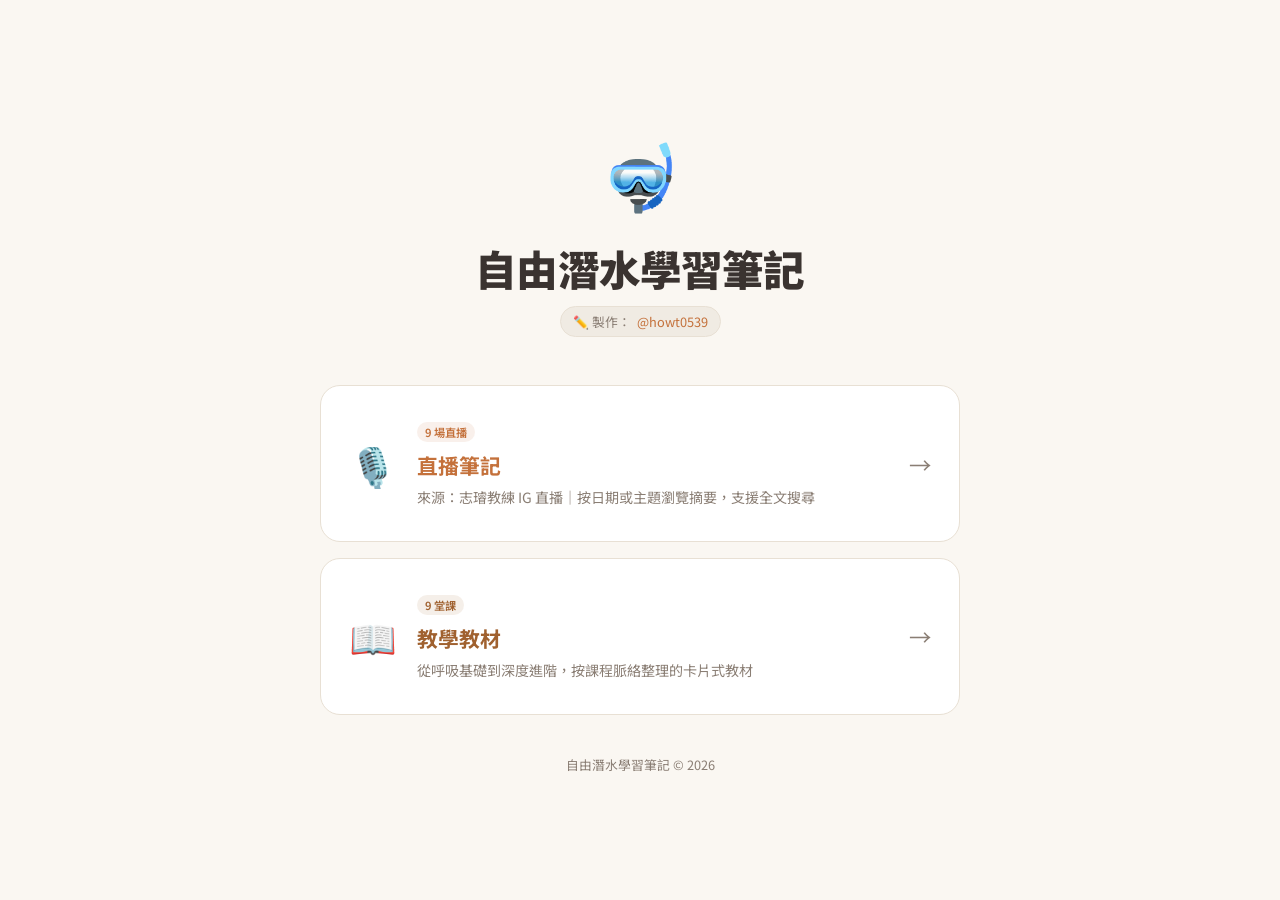
==== index.html @ 67d60fb7 "統一暖色風格、加 favicon、教材加練習手冊互連 - 首頁改為暖色系配色，與教材/練習手冊統一 - 新增 SVG favicon（水滴圖示） - Ch1-4 總結頁加「去練習」按鈕連結至練習手冊對" ====
<!DOCTYPE html>
<html lang="zh-Hant">
<head>
  <meta charset="UTF-8">
  <meta name="viewport" content="width=device-width, initial-scale=1.0">
  <title>自由潛水學習筆記</title>
  <link rel="icon" href="/favicon.svg" type="image/svg+xml">
  <meta name="description" content="自由潛水學習筆記與教材｜整理：@howt0539">
  <link href="https://fonts.googleapis.com/css2?family=Noto+Sans+TC:wght@300;400;500;600;700;900&display=swap" rel="stylesheet">
  <style>
    :root {
      --bg: #faf7f2;
      --surface: #f0ebe3;
      --card: #ffffff;
      --card-hover: #f5f0e8;
      --border: #e8e0d4;
      --text: #3a3330;
      --text-secondary: #8a7e74;
      --accent: #c4713b;
      --accent-soft: rgba(196,113,59,0.1);
      --accent-glow: rgba(196,113,59,0.25);
      --warm: #c4713b;
      --warm-soft: rgba(196,113,59,0.1);
      --radius: 20px;
    }

    * { margin: 0; padding: 0; box-sizing: border-box; }

    body {
      font-family: 'Noto Sans TC', -apple-system, sans-serif;
      background: var(--bg);
      color: var(--text);
      min-height: 100vh;
      display: flex;
      flex-direction: column;
      align-items: center;
      justify-content: center;
      padding: 40px 20px;
    }

    .container {
      max-width: 640px;
      width: 100%;
      text-align: center;
    }

    .icon { font-size: 4rem; margin-bottom: 20px; }

    h1 {
      font-size: clamp(1.8rem, 5vw, 2.6rem);
      font-weight: 900;
      letter-spacing: -0.02em;
      margin-bottom: 8px;
    }
    h1 .accent { color: var(--accent); }

    .subtitle {
      font-size: 1rem;
      color: var(--text-secondary);
      font-weight: 300;
      margin-bottom: 12px;
    }

    .meta {
      display: flex;
      gap: 10px;
      justify-content: center;
      flex-wrap: wrap;
      margin-bottom: 48px;
    }
    .badge {
      display: inline-flex;
      align-items: center;
      gap: 6px;
      padding: 5px 12px;
      background: var(--surface);
      border: 1px solid var(--border);
      border-radius: 999px;
      font-size: 0.8rem;
      color: var(--text-secondary);
    }
    .badge a {
      color: var(--accent);
      text-decoration: none;
    }

    .cards {
      display: grid;
      gap: 16px;
      margin-bottom: 40px;
    }

    .card {
      display: flex;
      align-items: center;
      gap: 20px;
      padding: 32px 28px;
      background: var(--card);
      border: 1px solid var(--border);
      border-radius: var(--radius);
      text-decoration: none;
      color: var(--text);
      transition: all 0.25s;
      text-align: left;
    }
    .card:hover {
      transform: translateY(-3px);
      box-shadow: 0 8px 24px rgba(58,51,48,0.08);
    }
    .card-notes:hover {
      border-color: rgba(196,113,59,0.4);
      background: var(--card-hover);
    }
    .card-slides:hover {
      border-color: rgba(196,113,59,0.4);
      background: var(--card-hover);
    }

    .card-icon {
      font-size: 2.4rem;
      flex-shrink: 0;
    }

    .card-info { flex: 1; }
    .card-info h2 {
      font-size: 1.3rem;
      font-weight: 700;
      margin-bottom: 6px;
    }
    .card-notes .card-info h2 { color: var(--accent); }
    .card-slides .card-info h2 { color: #a0612f; }
    .card-info p {
      font-size: 0.88rem;
      color: var(--text-secondary);
      line-height: 1.6;
    }

    .card-arrow {
      font-size: 1.4rem;
      color: var(--text-secondary);
      flex-shrink: 0;
      transition: transform 0.2s;
    }
    .card:hover .card-arrow {
      transform: translateX(4px);
    }
    .card-notes:hover .card-arrow { color: var(--accent); }
    .card-slides:hover .card-arrow { color: #a0612f; }

    .card-tag {
      display: inline-block;
      font-size: 0.7rem;
      font-weight: 600;
      padding: 2px 8px;
      border-radius: 999px;
      margin-bottom: 8px;
    }
    .card-notes .card-tag {
      background: var(--accent-soft);
      color: var(--accent);
    }
    .card-slides .card-tag {
      background: rgba(160,97,47,0.1);
      color: #a0612f;
    }

    footer {
      font-size: 0.8rem;
      color: var(--text-secondary);
    }
    footer a {
      color: var(--accent);
      text-decoration: none;
    }

    @media (max-width: 600px) {
      body { padding: 30px 16px; }
      .card { padding: 24px 20px; gap: 14px; }
      .card-icon { font-size: 1.8rem; }
      .card-info h2 { font-size: 1.1rem; }
    }
  </style>
</head>
<body>

  <div class="container">
    <div class="icon">🤿</div>
    <h1>自由潛水學習筆記</h1>
    <div class="meta">
      <span class="badge">✏️ 製作：<a href="https://www.instagram.com/howt0539" target="_blank">@howt0539</a></span>
    </div>

    <div class="cards">
      <a class="card card-notes" href="notes.html">
        <span class="card-icon">🎙️</span>
        <div class="card-info">
          <span class="card-tag">9 場直播</span>
          <h2>直播筆記</h2>
          <p>來源：志璿教練 IG 直播｜按日期或主題瀏覽摘要，支援全文搜尋</p>
        </div>
        <span class="card-arrow">→</span>
      </a>
      <a class="card card-slides" href="slides/">
        <span class="card-icon">📖</span>
        <div class="card-info">
          <span class="card-tag">9 堂課</span>
          <h2>教學教材</h2>
          <p>從呼吸基礎到深度進階，按課程脈絡整理的卡片式教材</p>
        </div>
        <span class="card-arrow">→</span>
      </a>
    </div>

    <footer>
      <p>自由潛水學習筆記 © 2026</p>
    </footer>
  </div>

</body>
</html>
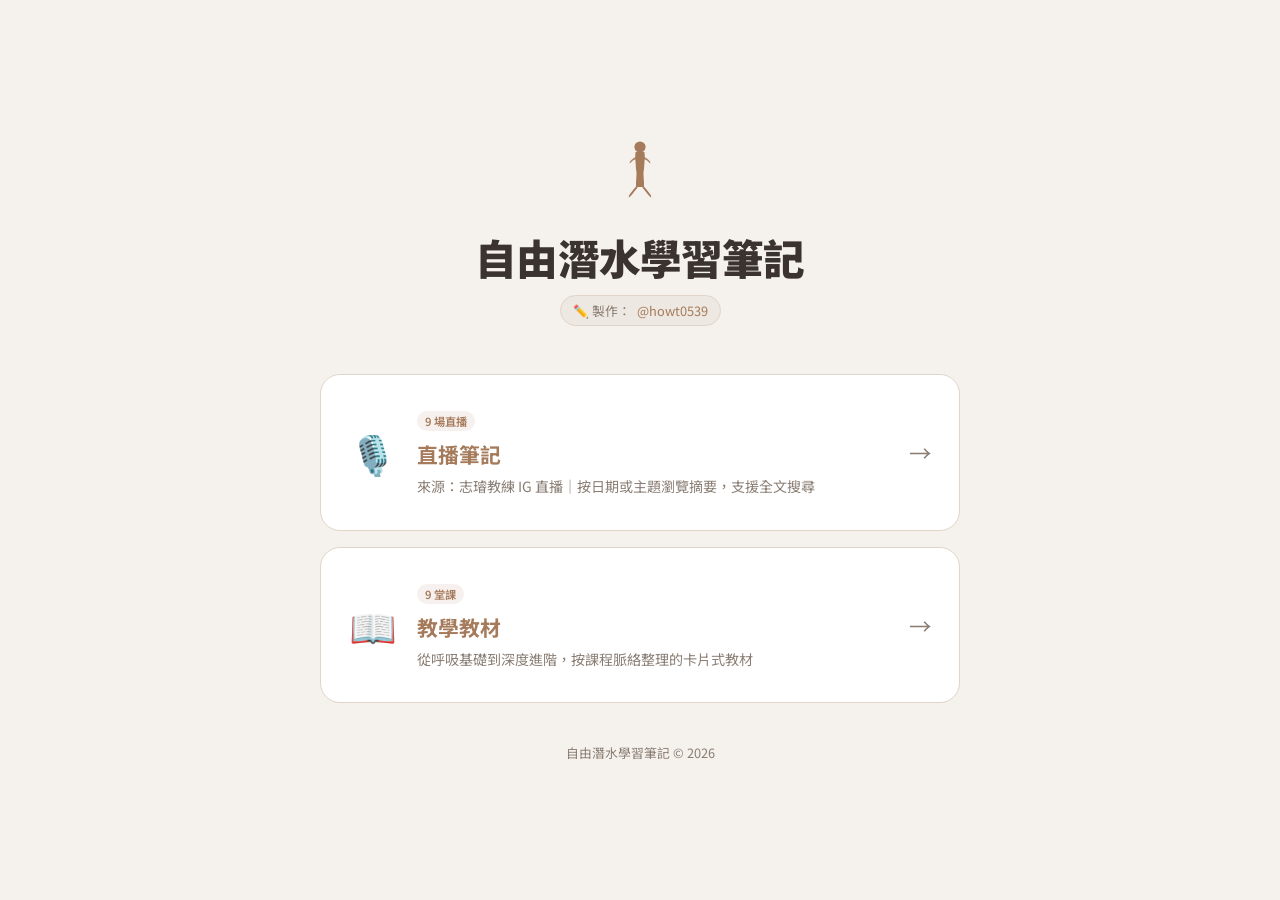
==== commit a711b13c: "統一全站視覺風格：柔暖色調 + SVG icon - 色調降溫：accent #c4713b → #A67B5B，背景 #FAF7F2 → #F5F1EC - notes.html 從深色系改為暖色系" ====
--- a/index.html
+++ b/index.html
@@ -5,22 +5,31 @@
   <meta name="viewport" content="width=device-width, initial-scale=1.0">
   <title>自由潛水學習筆記</title>
   <link rel="icon" href="/favicon.svg" type="image/svg+xml">
-  <meta name="description" content="自由潛水學習筆記與教材｜整理：@howt0539">
+  <meta name="description" content="自由潛水學習筆記與教材｜製作：@howt0539">
+  <meta property="og:title" content="自由潛水學習筆記">
+  <meta property="og:description" content="直播筆記 · 教學教材 · 練習手冊｜製作：@howt0539">
+  <meta property="og:image" content="https://howt0539.github.io/howt-freedive/og-image.png">
+  <meta property="og:url" content="https://howt0539.github.io/howt-freedive/">
+  <meta property="og:type" content="website">
+  <meta name="twitter:card" content="summary_large_image">
+  <meta name="twitter:title" content="自由潛水學習筆記">
+  <meta name="twitter:description" content="直播筆記 · 教學教材 · 練習手冊｜製作：@howt0539">
+  <meta name="twitter:image" content="https://howt0539.github.io/howt-freedive/og-image.png">
   <link href="https://fonts.googleapis.com/css2?family=Noto+Sans+TC:wght@300;400;500;600;700;900&display=swap" rel="stylesheet">
   <style>
     :root {
-      --bg: #faf7f2;
-      --surface: #f0ebe3;
+      --bg: #F5F1EC;
+      --surface: #EDE8E1;
       --card: #ffffff;
-      --card-hover: #f5f0e8;
-      --border: #e8e0d4;
+      --card-hover: #E8E2DA;
+      --border: #E0D5C8;
       --text: #3a3330;
       --text-secondary: #8a7e74;
-      --accent: #c4713b;
-      --accent-soft: rgba(196,113,59,0.1);
-      --accent-glow: rgba(196,113,59,0.25);
-      --warm: #c4713b;
-      --warm-soft: rgba(196,113,59,0.1);
+      --accent: #A67B5B;
+      --accent-soft: rgba(166,123,91,0.1);
+      --accent-glow: rgba(166,123,91,0.25);
+      --warm: #A67B5B;
+      --warm-soft: rgba(166,123,91,0.1);
       --radius: 20px;
     }
 
@@ -108,11 +117,11 @@
       box-shadow: 0 8px 24px rgba(58,51,48,0.08);
     }
     .card-notes:hover {
-      border-color: rgba(196,113,59,0.4);
+      border-color: rgba(166,123,91,0.4);
       background: var(--card-hover);
     }
     .card-slides:hover {
-      border-color: rgba(196,113,59,0.4);
+      border-color: rgba(166,123,91,0.4);
       background: var(--card-hover);
     }
 
@@ -128,7 +137,7 @@
       margin-bottom: 6px;
     }
     .card-notes .card-info h2 { color: var(--accent); }
-    .card-slides .card-info h2 { color: #a0612f; }
+    .card-slides .card-info h2 { color: #A67B5B; }
     .card-info p {
       font-size: 0.88rem;
       color: var(--text-secondary);
@@ -145,7 +154,7 @@
       transform: translateX(4px);
     }
     .card-notes:hover .card-arrow { color: var(--accent); }
-    .card-slides:hover .card-arrow { color: #a0612f; }
+    .card-slides:hover .card-arrow { color: #A67B5B; }
 
     .card-tag {
       display: inline-block;
@@ -160,8 +169,8 @@
       color: var(--accent);
     }
     .card-slides .card-tag {
-      background: rgba(160,97,47,0.1);
-      color: #a0612f;
+      background: rgba(166,123,91,0.1);
+      color: #A67B5B;
     }
 
     footer {
@@ -184,7 +193,7 @@
 <body>
 
   <div class="container">
-    <div class="icon">🤿</div>
+    <img src="favicon.svg" alt="logo" style="width: 64px; height: 64px; margin-bottom: 20px;">
     <h1>自由潛水學習筆記</h1>
     <div class="meta">
       <span class="badge">✏️ 製作：<a href="https://www.instagram.com/howt0539" target="_blank">@howt0539</a></span>
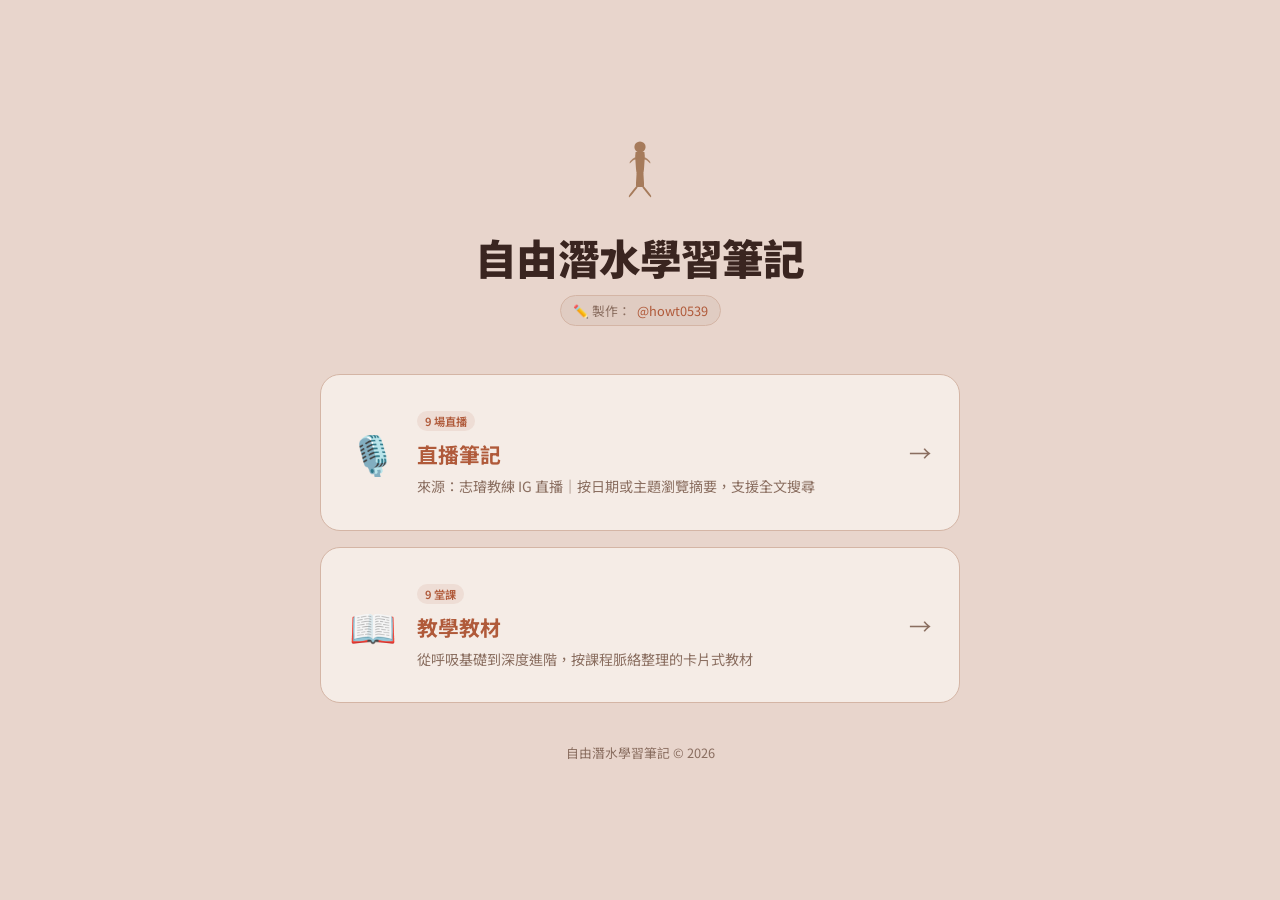
==== commit 9626900b: "暖赤陶配色全站套用 + 修復返回連結 + icon/色彩測試頁 - 全站 13 頁套用暖赤陶配色（背景 #E8D5CC、強調 #B05A3A） - 修復 notes.html 返回首頁連結（絕對路徑→" ====
--- a/index.html
+++ b/index.html
@@ -18,18 +18,18 @@
   <link href="https://fonts.googleapis.com/css2?family=Noto+Sans+TC:wght@300;400;500;600;700;900&display=swap" rel="stylesheet">
   <style>
     :root {
-      --bg: #F5F1EC;
-      --surface: #EDE8E1;
-      --card: #ffffff;
-      --card-hover: #E8E2DA;
-      --border: #E0D5C8;
-      --text: #3a3330;
-      --text-secondary: #8a7e74;
-      --accent: #A67B5B;
-      --accent-soft: rgba(166,123,91,0.1);
-      --accent-glow: rgba(166,123,91,0.25);
-      --warm: #A67B5B;
-      --warm-soft: rgba(166,123,91,0.1);
+      --bg: #E8D5CC;
+      --surface: #E0CCC2;
+      --card: #F5ECE6;
+      --card-hover: #F0E5DD;
+      --border: #D4B5A5;
+      --text: #3A2520;
+      --text-secondary: #8A6E60;
+      --accent: #B05A3A;
+      --accent-soft: rgba(176,90,58,0.1);
+      --accent-glow: rgba(176,90,58,0.25);
+      --warm: #B05A3A;
+      --warm-soft: rgba(176,90,58,0.1);
       --radius: 20px;
     }
 
@@ -114,14 +114,14 @@
     }
     .card:hover {
       transform: translateY(-3px);
-      box-shadow: 0 8px 24px rgba(58,51,48,0.08);
+      box-shadow: 0 8px 24px rgba(58,37,32,0.08);
     }
     .card-notes:hover {
-      border-color: rgba(166,123,91,0.4);
+      border-color: rgba(176,90,58,0.4);
       background: var(--card-hover);
     }
     .card-slides:hover {
-      border-color: rgba(166,123,91,0.4);
+      border-color: rgba(176,90,58,0.4);
       background: var(--card-hover);
     }
 
@@ -137,7 +137,7 @@
       margin-bottom: 6px;
     }
     .card-notes .card-info h2 { color: var(--accent); }
-    .card-slides .card-info h2 { color: #A67B5B; }
+    .card-slides .card-info h2 { color: #B05A3A; }
     .card-info p {
       font-size: 0.88rem;
       color: var(--text-secondary);
@@ -154,7 +154,7 @@
       transform: translateX(4px);
     }
     .card-notes:hover .card-arrow { color: var(--accent); }
-    .card-slides:hover .card-arrow { color: #A67B5B; }
+    .card-slides:hover .card-arrow { color: #B05A3A; }
 
     .card-tag {
       display: inline-block;
@@ -169,8 +169,8 @@
       color: var(--accent);
     }
     .card-slides .card-tag {
-      background: rgba(166,123,91,0.1);
-      color: #A67B5B;
+      background: rgba(176,90,58,0.1);
+      color: #B05A3A;
     }
 
     footer {
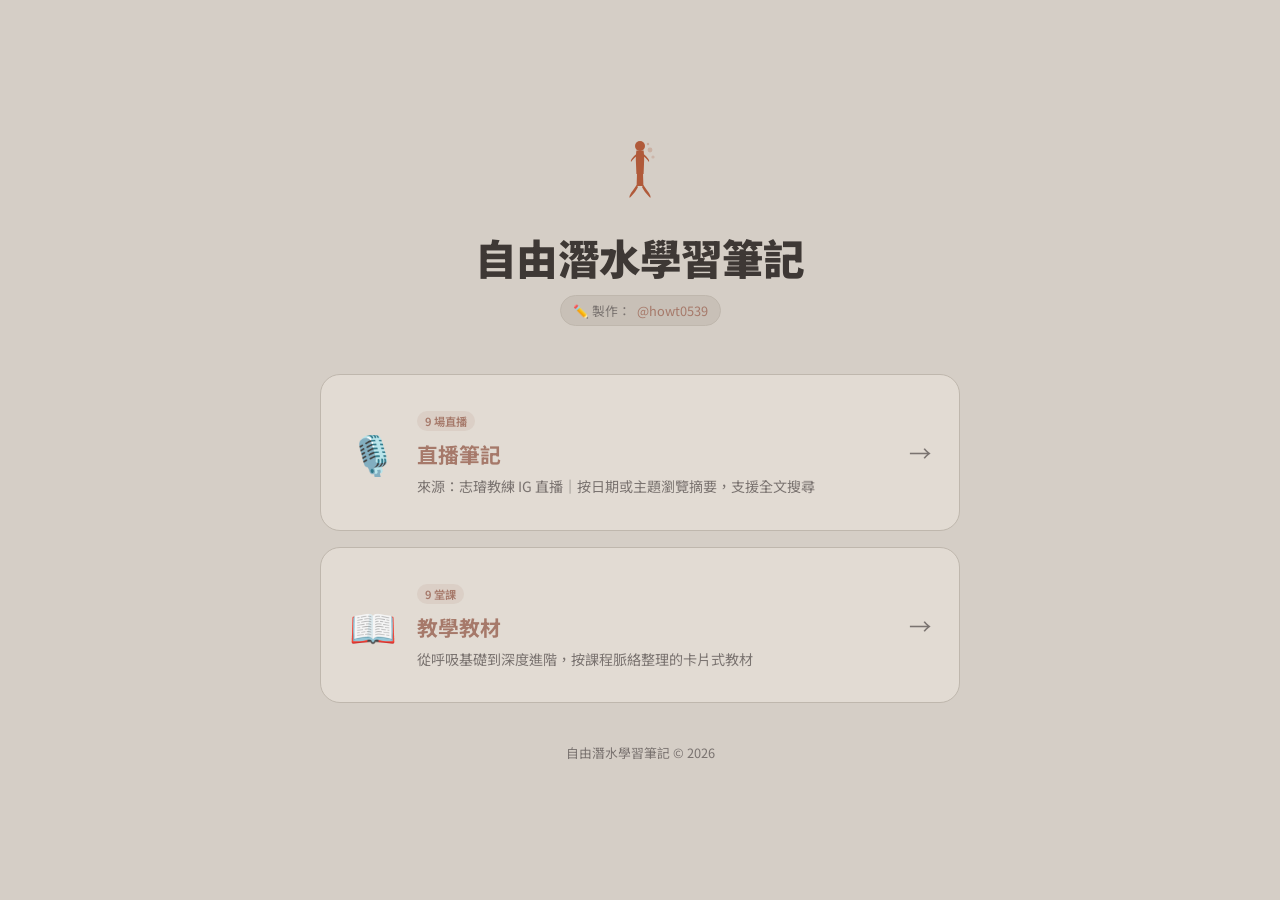
==== commit 0d4cf66c: "Morandi 配色 + 深色筆記 + emoji 同步 + 字重調整 - 全站套用 Morandi 灰調配色，無純白背景 - 直播筆記改為深色 Morandi 主題 - 章節 cover emoji" ====
--- a/index.html
+++ b/index.html
@@ -18,18 +18,18 @@
   <link href="https://fonts.googleapis.com/css2?family=Noto+Sans+TC:wght@300;400;500;600;700;900&display=swap" rel="stylesheet">
   <style>
     :root {
-      --bg: #E8D5CC;
-      --surface: #E0CCC2;
-      --card: #F5ECE6;
-      --card-hover: #F0E5DD;
-      --border: #D4B5A5;
-      --text: #3A2520;
-      --text-secondary: #8A6E60;
-      --accent: #B05A3A;
-      --accent-soft: rgba(176,90,58,0.1);
-      --accent-glow: rgba(176,90,58,0.25);
-      --warm: #B05A3A;
-      --warm-soft: rgba(176,90,58,0.1);
+      --bg: #D5CEC6;
+      --surface: #C8C0B7;
+      --card: #E2DBD3;
+      --card-hover: #DDD5CC;
+      --border: #BFB7AD;
+      --text: #3E3835;
+      --text-secondary: #7A7370;
+      --accent: #A6796A;
+      --accent-soft: rgba(166,121,106,0.12);
+      --accent-glow: rgba(166,121,106,0.2);
+      --warm: #A6796A;
+      --warm-soft: rgba(166,121,106,0.12);
       --radius: 20px;
     }
 
@@ -114,14 +114,14 @@
     }
     .card:hover {
       transform: translateY(-3px);
-      box-shadow: 0 8px 24px rgba(58,37,32,0.08);
+      box-shadow: 0 8px 24px rgba(62,56,53,0.08);
     }
     .card-notes:hover {
-      border-color: rgba(176,90,58,0.4);
+      border-color: rgba(166,121,106,0.4);
       background: var(--card-hover);
     }
     .card-slides:hover {
-      border-color: rgba(176,90,58,0.4);
+      border-color: rgba(166,121,106,0.4);
       background: var(--card-hover);
     }
 
@@ -137,7 +137,7 @@
       margin-bottom: 6px;
     }
     .card-notes .card-info h2 { color: var(--accent); }
-    .card-slides .card-info h2 { color: #B05A3A; }
+    .card-slides .card-info h2 { color: #A6796A; }
     .card-info p {
       font-size: 0.88rem;
       color: var(--text-secondary);
@@ -154,7 +154,7 @@
       transform: translateX(4px);
     }
     .card-notes:hover .card-arrow { color: var(--accent); }
-    .card-slides:hover .card-arrow { color: #B05A3A; }
+    .card-slides:hover .card-arrow { color: #A6796A; }
 
     .card-tag {
       display: inline-block;
@@ -169,8 +169,8 @@
       color: var(--accent);
     }
     .card-slides .card-tag {
-      background: rgba(176,90,58,0.1);
-      color: #B05A3A;
+      background: rgba(166,121,106,0.12);
+      color: #A6796A;
     }
 
     footer {
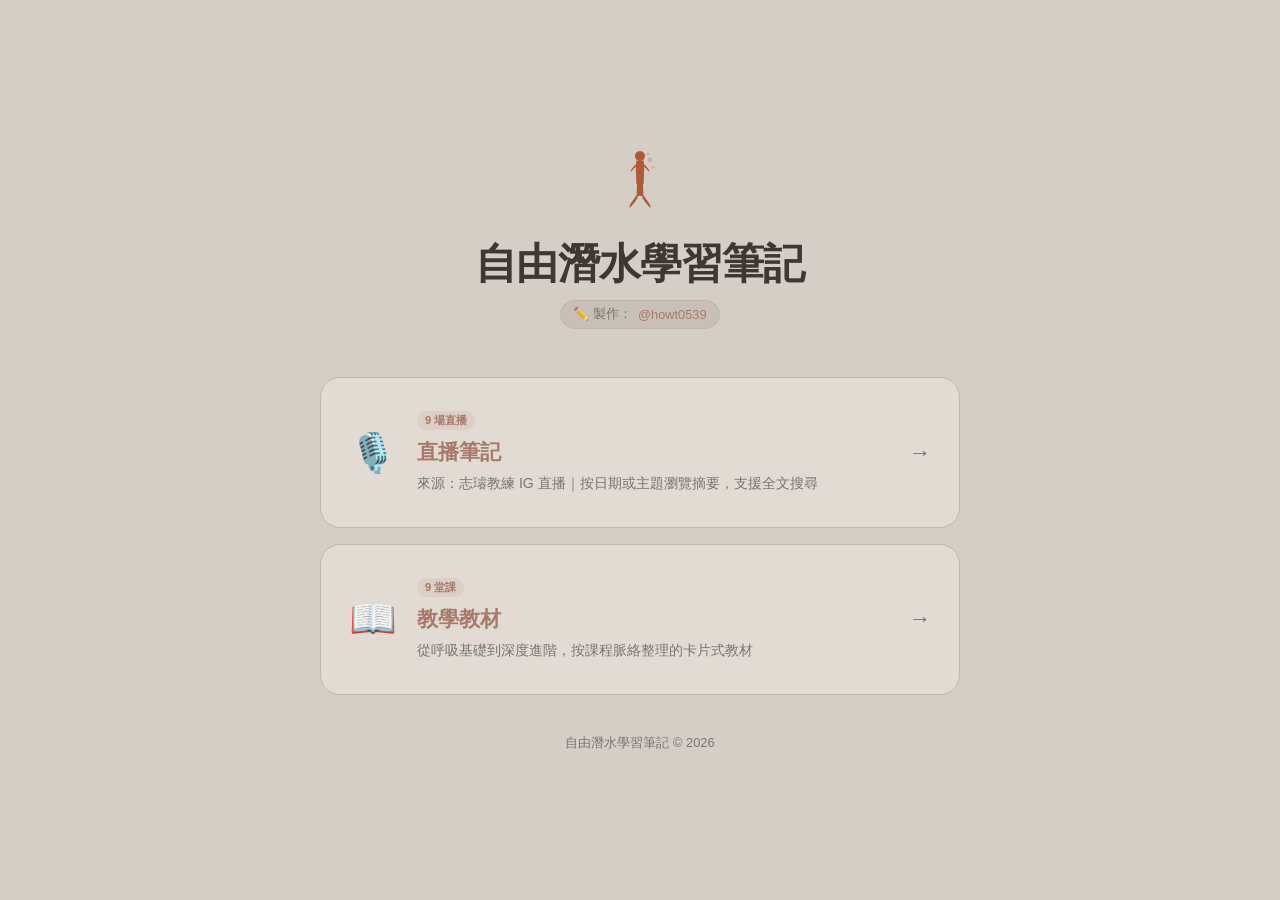
==== commit c0b3b504: "本地字體 + 手機底部 padding 修正 - Google Fonts 改為本地載入（fonts/ 資料夾，4.8MB woff2） - 手機 slide padding-bottom 加上 en" ====
--- a/index.html
+++ b/index.html
@@ -15,7 +15,7 @@
   <meta name="twitter:title" content="自由潛水學習筆記">
   <meta name="twitter:description" content="直播筆記 · 教學教材 · 練習手冊｜製作：@howt0539">
   <meta name="twitter:image" content="https://howt0539.github.io/howt-freedive/og-image.png">
-  <link href="https://fonts.googleapis.com/css2?family=Noto+Sans+TC:wght@300;400;500;600;700;900&display=swap" rel="stylesheet">
+  <link href="fonts/noto-sans-tc-local.css" rel="stylesheet">
   <style>
     :root {
       --bg: #D5CEC6;
--- a/fonts/noto-sans-tc-local.css
+++ b/fonts/noto-sans-tc-local.css
@@ -0,0 +1,5064 @@
+@font-face {
+  font-family: 'Noto Sans TC';
+  font-style: normal;
+  font-weight: 300;
+  font-display: swap;
+  src: url('2847e1300dae.woff2') format('woff2');
+  unicode-range: U+1f921-1f930, U+1f932-1f935, U+1f937-1f939, U+1f940-1f944, U+1f947-1f94a, U+1f950-1f95f, U+1f962-1f967, U+1f969-1f96a, U+1f980-1f981, U+1f984-1f98d, U+1f990-1f992, U+1f994-1f996, U+1f9c0, U+1f9d0, U+1f9d2, U+1f9d4, U+1f9d6, U+1f9d8, U+1f9da, U+1f9dc-1f9dd, U+1f9df-1f9e2, U+1f9e5-1f9e6, U+20024, U+20487, U+20779, U+20c41, U+20c78, U+20d71, U+20e98, U+20ef9, U+2107b, U+210c1, U+22c51, U+233b4, U+24a12, U+2512b, U+2546e, U+25683, U+267cc, U+269f2, U+27657, U+282e2, U+2898d, U+29d5a, U+f0001-f0005, U+f0019, U+f009b, U+f0101-f0104, U+f012b, U+f01ba, U+f01d6, U+f0209, U+f0217, U+f0223-f0224, U+fc355, U+fe327, U+fe517, U+feb97, U+fffb4;
+}
+@font-face {
+  font-family: 'Noto Sans TC';
+  font-style: normal;
+  font-weight: 300;
+  font-display: swap;
+  src: url('7710cfbc769d.woff2') format('woff2');
+  unicode-range: U+ff78-ff7e, U+ff80-ff86, U+ff89-ff94, U+ff97-ff9e, U+ffb9, U+ffe0-ffe3, U+ffe9, U+ffeb, U+ffed, U+fffc, U+1d7c7, U+1f004, U+1f0cf, U+1f141-1f142, U+1f150, U+1f154, U+1f158, U+1f15b, U+1f15d-1f15e, U+1f162-1f163, U+1f170-1f171, U+1f174, U+1f177-1f178, U+1f17d-1f17f, U+1f192-1f195, U+1f197-1f19a, U+1f1e6-1f1f5, U+1f1f7-1f1ff, U+1f21a, U+1f22f, U+1f232-1f237, U+1f239-1f23a, U+1f250-1f251, U+1f300, U+1f302-1f319;
+}
+@font-face {
+  font-family: 'Noto Sans TC';
+  font-style: normal;
+  font-weight: 300;
+  font-display: swap;
+  src: url('90e40ca22fd0.woff2') format('woff2');
+  unicode-range: U+fa0a, U+fa0c, U+fa11, U+fa17, U+fa19, U+fa1b, U+fa1d, U+fa26, U+fa2c, U+fb01, U+fdfc, U+fe0e, U+fe33-fe36, U+fe38-fe44, U+fe49-fe51, U+fe54, U+fe56-fe57, U+fe59-fe5c, U+fe5f-fe6a, U+fe8e, U+fe92-fe93, U+feae, U+fecb-fecc, U+fee0, U+feec, U+fef3, U+ff04, U+ff07, U+ff26-ff2c, U+ff31-ff32, U+ff35-ff37, U+ff39-ff3a, U+ff3c, U+ff3e-ff5b, U+ff5d, U+ff61-ff65, U+ff67-ff68, U+ff6a, U+ff6c-ff77;
+}
+@font-face {
+  font-family: 'Noto Sans TC';
+  font-style: normal;
+  font-weight: 300;
+  font-display: swap;
+  src: url('0f9e0aeb4a35.woff2') format('woff2');
+  unicode-range: U+f78a-f78c, U+f78e, U+f792-f796, U+f798, U+f79c, U+f7f5, U+f812, U+f815, U+f876, U+f8f5, U+f8f8, U+f8ff, U+f901-f902, U+f904, U+f906, U+f909-f90a, U+f90f, U+f914, U+f918-f919, U+f91b, U+f91d, U+f91f, U+f923, U+f925, U+f92d-f92f, U+f934, U+f937-f938, U+f93d, U+f93f, U+f941, U+f949, U+f94c, U+f94e-f94f, U+f95a, U+f95d-f95e, U+f961-f963, U+f965-f970, U+f974, U+f976-f97a, U+f97c, U+f97e-f97f, U+f981, U+f983, U+f988, U+f98a, U+f98c, U+f98e, U+f996-f997, U+f999-f99a, U+f99c, U+f99f-f9a0, U+f9a3, U+f9a8, U+f9ad, U+f9b2-f9b6, U+f9b9-f9ba, U+f9bd-f9be, U+f9c1, U+f9c4, U+f9c7, U+f9ca, U+f9cd, U+f9d0-f9d1, U+f9d3-f9d4, U+f9d7-f9d8, U+f9dc-f9dd, U+f9df-f9e1, U+f9e4, U+f9e8-f9ea, U+f9f4, U+f9f6-f9f7, U+f9f9-f9fa, U+f9fc-fa01, U+fa03-fa04, U+fa06, U+fa08-fa09;
+}
+@font-face {
+  font-family: 'Noto Sans TC';
+  font-style: normal;
+  font-weight: 300;
+  font-display: swap;
+  src: url('1a5029b5f285.woff2') format('woff2');
+  unicode-range: U+9ee5, U+9ee7, U+9eee, U+9ef3-9ef4, U+9ef6-9ef7, U+9ef9, U+9efb-9efd, U+9eff, U+9f07-9f09, U+9f10, U+9f14-9f15, U+9f19, U+9f22, U+9f29, U+9f2c, U+9f2f, U+9f31, U+9f34, U+9f37, U+9f39, U+9f3d-9f3e, U+9f41, U+9f4c-9f50, U+9f54, U+9f57, U+9f59, U+9f5c, U+9f5f-9f60, U+9f62-9f63, U+9f66-9f67, U+9f6a, U+9f6c, U+9f72, U+9f76-9f77, U+9f7f, U+9f84-9f85, U+9f88, U+9f8e, U+9f91, U+9f94-9f96, U+9f98, U+9f9a-9f9b, U+9f9f-9fa0, U+9fa2, U+9fa4, U+9ff0-9fff, U+a1f4, U+a4b0-a4b1, U+a4b3, U+a9c1-a9c2, U+aa31, U+ab34, U+ac00-ac01, U+ac04, U+ac08, U+ac10-ac11, U+ac13-ac16, U+ac19, U+ac1c-ac1d, U+ac24, U+ac70-ac71, U+ac74, U+ac77-ac78, U+ac80-ac81, U+ac83, U+ac8c, U+ac90, U+aca0, U+aca8-aca9, U+acac, U+acb0, U+acb8-acb9, U+acbc-acbd, U+acc1, U+acc4, U+ace0-ace1, U+ace4, U+ace8, U+acf0-acf1, U+acf3, U+acf5, U+acfc;
+}
+@font-face {
+  font-family: 'Noto Sans TC';
+  font-style: normal;
+  font-weight: 300;
+  font-display: swap;
+  src: url('a996ca2d5245.woff2') format('woff2');
+  unicode-range: U+9d77, U+9d7a, U+9d7e, U+9d87, U+9d89, U+9d8f, U+9d91-9d93, U+9d96, U+9d98, U+9d9a, U+9da1-9da2, U+9da5, U+9da9, U+9dab-9dac, U+9db1-9db2, U+9db5, U+9db9-9dbc, U+9dbf-9dc2, U+9dc4, U+9dc7-9dc9, U+9dd3, U+9dd6, U+9dd9-9dda, U+9dde-9ddf, U+9de2, U+9de5-9de6, U+9de8, U+9def-9df0, U+9df2-9df4, U+9df8, U+9dfa, U+9dfd, U+9dff, U+9e02, U+9e07, U+9e0a, U+9e11, U+9e15, U+9e18, U+9e1a-9e1b, U+9e1d-9e1e, U+9e20-9e23, U+9e25-9e26, U+9e2d, U+9e2f, U+9e33, U+9e35, U+9e3d-9e3f, U+9e42-9e43, U+9e45, U+9e48-9e4a, U+9e4c, U+9e4f, U+9e51, U+9e55, U+9e64, U+9e66, U+9e6b, U+9e6d-9e6e, U+9e70, U+9e73, U+9e75, U+9e78, U+9e80-9e83, U+9e87-9e88, U+9e8b-9e8c, U+9e90-9e91, U+9e93, U+9e96, U+9e9d, U+9ea1, U+9ea4, U+9ea6, U+9ea9-9eab, U+9ead, U+9eaf, U+9eb4, U+9eb7-9eba, U+9ebe-9ebf, U+9ecc-9ecd, U+9ed0, U+9ed2, U+9ed4, U+9ed9-9eda, U+9edc-9edd, U+9edf-9ee0, U+9ee2;
+}
+@font-face {
+  font-family: 'Noto Sans TC';
+  font-style: normal;
+  font-weight: 300;
+  font-display: swap;
+  src: url('a6d40e24749d.woff2') format('woff2');
+  unicode-range: U+9bf0-9bf1, U+9bf5, U+9bf7, U+9bf9, U+9bfd, U+9bff, U+9c02, U+9c06, U+9c08-9c0a, U+9c0d, U+9c10, U+9c12-9c13, U+9c15, U+9c1c, U+9c1f, U+9c21, U+9c23-9c25, U+9c28-9c29, U+9c2d-9c2e, U+9c31-9c33, U+9c35-9c37, U+9c39-9c3b, U+9c3d-9c3e, U+9c40, U+9c42, U+9c45-9c49, U+9c52, U+9c54, U+9c56, U+9c58-9c5a, U+9c5d, U+9c5f-9c60, U+9c63, U+9c67-9c68, U+9c72, U+9c75, U+9c78, U+9c7a-9c7c, U+9c7f-9c81, U+9c87-9c88, U+9c8d, U+9c91, U+9c94, U+9c97, U+9c9b, U+9ca4, U+9ca8, U+9cab, U+9cad, U+9cb1-9cb3, U+9cb6-9cb8, U+9cc4-9cc5, U+9ccc-9ccd, U+9cd5-9cd7, U+9cdd-9cdf, U+9ce7, U+9ce9, U+9cee-9cf0, U+9cf2, U+9cfc-9cfe, U+9d03, U+9d06-9d08, U+9d0e, U+9d10, U+9d12, U+9d15, U+9d17, U+9d1d-9d1f, U+9d23, U+9d2b, U+9d2f-9d30, U+9d34, U+9d37, U+9d3d, U+9d42, U+9d50, U+9d52-9d53, U+9d59, U+9d5c, U+9d5e-9d61, U+9d6a, U+9d6f-9d70;
+}
+@font-face {
+  font-family: 'Noto Sans TC';
+  font-style: normal;
+  font-weight: 300;
+  font-display: swap;
+  src: url('fdf877ce3c2c.woff2') format('woff2');
+  unicode-range: U+9a87, U+9a8a-9a8b, U+9a8f-9a91, U+9a97, U+9a9a, U+9a9e, U+9aa0-9aa1, U+9aa4-9aa5, U+9aaf-9ab1, U+9ab6-9ab7, U+9ab9-9aba, U+9abe, U+9ac0-9ac5, U+9ac8, U+9acb-9acc, U+9ace-9acf, U+9ad1, U+9ad5-9ad7, U+9ad9, U+9adf, U+9ae1, U+9ae3, U+9aea-9aeb, U+9aed, U+9aef, U+9af2, U+9af4, U+9af9, U+9afb, U+9afd, U+9b03-9b04, U+9b08, U+9b13, U+9b18, U+9b1f, U+9b22-9b23, U+9b28-9b2a, U+9b2c-9b30, U+9b32, U+9b3b, U+9b43, U+9b46-9b49, U+9b4b-9b4e, U+9b51, U+9b55, U+9b58, U+9b5b, U+9b5e-9b60, U+9b63, U+9b68-9b69, U+9b74, U+9b7d, U+9b80-9b81, U+9b83-9b84, U+9b87-9b88, U+9b8a-9b8b, U+9b8d-9b8e, U+9b90, U+9b92-9b95, U+9b97, U+9b9f-9ba0, U+9ba2-9ba3, U+9ba8, U+9bab, U+9bb0, U+9bb8, U+9bc0-9bc1, U+9bc3, U+9bc6-9bc8, U+9bd3-9bd7, U+9bd9, U+9bdb, U+9bdd, U+9be1-9be2, U+9be4-9be5, U+9be7, U+9bea, U+9bed-9bee;
+}
+@font-face {
+  font-family: 'Noto Sans TC';
+  font-style: normal;
+  font-weight: 300;
+  font-display: swap;
+  src: url('664289747f5c.woff2') format('woff2');
+  unicode-range: U+993c-9940, U+9943-9944, U+9948-994a, U+994c-994e, U+9951, U+9954, U+995c, U+995e-995f, U+9961-9962, U+9965, U+9968, U+996a, U+996d-9972, U+9975-9976, U+997a, U+997c, U+997f-9980, U+9984-9985, U+9988, U+998b, U+998d, U+998f, U+9992, U+9994-9995, U+9997-9998, U+999c, U+999e, U+99a0-99a1, U+99ab, U+99af, U+99b1, U+99b4, U+99b9, U+99c4-99c6, U+99cf, U+99d1-99d2, U+99d4, U+99d6, U+99d8-99d9, U+99df, U+99e1-99e2, U+99e9, U+99ee, U+99f0, U+99f8, U+99fb, U+9a01-9a05, U+9a0c, U+9a0f-9a13, U+9a16, U+9a1b-9a1c, U+9a20, U+9a24, U+9a28, U+9a2b, U+9a2d-9a2e, U+9a34-9a36, U+9a38, U+9a3e, U+9a40-9a44, U+9a4a, U+9a4c-9a4e, U+9a52, U+9a56, U+9a62-9a65, U+9a69-9a6b, U+9a6d, U+9a6f-9a71, U+9a73-9a74, U+9a76, U+9a78-9a79, U+9a7b-9a7c, U+9a7e-9a7f, U+9a81-9a82, U+9a84-9a86;
+}
+@font-face {
+  font-family: 'Noto Sans TC';
+  font-style: normal;
+  font-weight: 300;
+  font-display: swap;
+  src: url('b9807564b89b.woff2') format('woff2');
+  unicode-range: U+97f5, U+97f9-97fa, U+97fe, U+9804, U+9807, U+980a, U+980e-980f, U+9814, U+9816, U+981a, U+981c, U+981e, U+9820-9821, U+9823, U+9826, U+9828, U+982a-982c, U+9832, U+9834-9835, U+9837, U+9839, U+983c-983d, U+9845, U+9848-9849, U+984e, U+9852-9857, U+9859-985a, U+9862-9863, U+9865, U+9870-9871, U+9873-9874, U+9877, U+987a-987f, U+9881-9882, U+9885, U+9887-988a, U+988c-988d, U+9890, U+9893, U+9896-9897, U+989a, U+989c-989e, U+98a0, U+98a4, U+98a6-98a7, U+98a9, U+98ae-98af, U+98b2-98b3, U+98b6-98b8, U+98ba-98bd, U+98bf, U+98c7-98c8, U+98ca, U+98d2-98d3, U+98d8-98da, U+98dc, U+98de, U+98e0-98e1, U+98e3, U+98e5, U+98e7-98e9, U+98eb-98ee, U+98f1, U+98f4, U+9901, U+9908-9909, U+990c, U+9911-9912, U+9914, U+9916-9917, U+991b-991c, U+991e, U+9920, U+9927, U+992b-992c, U+992e, U+9931-9933, U+9938, U+993a;
+}
+@font-face {
+  font-family: 'Noto Sans TC';
+  font-style: normal;
+  font-weight: 300;
+  font-display: swap;
+  src: url('0ff7f1dc6d43.woff2') format('woff2');
+  unicode-range: U+9672, U+9674, U+967a, U+9682-9685, U+9688-9689, U+968b, U+968d, U+9695, U+9697-9698, U+969e, U+96a0-96a4, U+96a9, U+96ac, U+96ae, U+96b0, U+96b2-96b4, U+96b6-96b7, U+96b9, U+96bc-96be, U+96c3, U+96c9-96cb, U+96ce-96cf, U+96d1-96d2, U+96d8, U+96dd, U+96e9, U+96eb, U+96f0-96f1, U+96f3-96f4, U+96f9, U+96fe-96ff, U+9701-9702, U+9705, U+9708, U+970a, U+970e-9711, U+9719, U+971d, U+971f-9720, U+9728, U+972a, U+972d, U+9730, U+9733, U+973a, U+973d, U+9744, U+9746-9747, U+9749, U+9750-9751, U+9753, U+9758-9759, U+975b, U+975d, U+9763, U+9765-9766, U+9768, U+976c-976d, U+9771, U+9773, U+9776, U+977a, U+977c, U+9780, U+9784-9786, U+9788, U+978e-978f, U+9798, U+979d-979e, U+97a3, U+97a5-97a6, U+97a8, U+97ab-97ac, U+97ae, U+97b6-97b7, U+97b9, U+97bf, U+97c1, U+97c3, U+97c6, U+97c9, U+97cd, U+97d6, U+97d8-97d9, U+97dc-97de, U+97e1, U+97e6-97e7, U+97ec-97ee, U+97f0-97f1;
+}
+@font-face {
+  font-family: 'Noto Sans TC';
+  font-style: normal;
+  font-weight: 300;
+  font-display: swap;
+  src: url('8d432df2f499.woff2') format('woff2');
+  unicode-range: U+9530, U+9535, U+953a-953b, U+9540-9542, U+9547, U+9549-954a, U+954d, U+9550-9551, U+9554-9556, U+955c, U+956c-956d, U+956f-9570, U+9573, U+9576, U+9578, U+9582, U+9586, U+9588, U+958e-958f, U+9599, U+959c, U+959e-959f, U+95a1-95a2, U+95a4, U+95a6-95a7, U+95aa-95ae, U+95b0, U+95b2, U+95b6, U+95b9-95bf, U+95c2-95c4, U+95c7-95c9, U+95cb-95cd, U+95d0, U+95d3-95d5, U+95d7-95d8, U+95da, U+95de, U+95e0-95e1, U+95e4-95e5, U+95ea-95eb, U+95ef-95f0, U+95f2-95f3, U+95f5, U+95f7-95fa, U+95fd, U+9600-9602, U+9607-9609, U+960e, U+9610-9611, U+9614, U+9616, U+9619-961a, U+961c-961d, U+961f, U+9621, U+9624, U+9628, U+962f, U+9633-9636, U+963c, U+9641-9643, U+9645, U+9647-9648, U+964e-964f, U+9651, U+9653-9655, U+9658, U+965b-965f, U+9661, U+9665, U+9668-9669, U+966c;
+}
+@font-face {
+  font-family: 'Noto Sans TC';
+  font-style: normal;
+  font-weight: 300;
+  font-display: swap;
+  src: url('75f38c258016.woff2') format('woff2');
+  unicode-range: U+941a, U+941c, U+941e, U+9420-9425, U+9427-942b, U+942e, U+9432-9433, U+9436, U+9438, U+943a, U+943d, U+943f-9440, U+9445, U+944a, U+944c, U+9454-9455, U+945a-945b, U+945e, U+9460, U+9462-9463, U+9468, U+946a, U+946d, U+946f, U+9471, U+9474-9477, U+9479, U+947e-9481, U+9488-948a, U+948e, U+9492-9493, U+9497, U+9499, U+949b-94a3, U+94a5-94a9, U+94ac, U+94ae-94b1, U+94b3-94b5, U+94bb-94bc, U+94be-94c3, U+94c5-94c6, U+94c9, U+94ce-94d0, U+94db-94dd, U+94e0, U+94e2-94e3, U+94e8, U+94ec-94ee, U+94f0, U+94f2, U+94f5-94f6, U+94f8, U+94fa, U+94ff-9502, U+9504-9506, U+9508, U+950b-950c, U+950f-9510, U+9519-951b, U+951d, U+951f, U+9521-9526, U+952d-952f;
+}
+@font-face {
+  font-family: 'Noto Sans TC';
+  font-style: normal;
+  font-weight: 300;
+  font-display: swap;
+  src: url('edc749bf8a80.woff2') format('woff2');
+  unicode-range: U+930b, U+930f, U+9312, U+9315, U+9319-931b, U+931d-931f, U+9321, U+9323-9325, U+9327-932a, U+932c-932e, U+9331-9333, U+9335, U+9338, U+933c, U+9340-9341, U+9345-9349, U+934f-9352, U+9354, U+9356-935a, U+935c-9360, U+9363-9367, U+9369-936a, U+936c, U+936e, U+9370-9371, U+9373, U+9376, U+9379-937a, U+937c, U+9385, U+9387, U+938c, U+938f, U+9394, U+9397-9398, U+939a-939b, U+939d-939e, U+93a1-93a3, U+93a6-93a7, U+93a9-93aa, U+93ac-93ad, U+93af-93b0, U+93b3-93bb, U+93bd-93be, U+93c0-93c4, U+93c7, U+93ca-93cd, U+93d0-93d1, U+93d6-93d8, U+93dc-93de, U+93e0, U+93e4, U+93e8, U+93ee, U+93f0, U+93f5, U+93f7-93f9, U+93fb, U+9403, U+9407, U+940f-9410, U+9413-9414, U+9417, U+9419;
+}
+@font-face {
+  font-family: 'Noto Sans TC';
+  font-style: normal;
+  font-weight: 300;
+  font-display: swap;
+  src: url('18f95977bf02.woff2') format('woff2');
+  unicode-range: U+9208-920a, U+920d-920e, U+9210-9211, U+9217, U+9219, U+921c, U+9221, U+9224-9225, U+9227, U+922a, U+922d-922e, U+9230-9231, U+9233, U+9235-9239, U+923b, U+923d-9241, U+9244, U+9246, U+9248-9249, U+924b-9251, U+9253, U+925a, U+925d-925e, U+9262, U+9265-9267, U+926b-926d, U+926f, U+9271-9272, U+9274, U+9276, U+9278, U+927a-927c, U+927e-927f, U+9282-9283, U+9286, U+9288, U+928a, U+928d-928e, U+9291, U+9295-9296, U+9299-929b, U+929d, U+92a0-92ae, U+92b2, U+92b5-92b6, U+92bb-92bc, U+92c2-92c3, U+92c6-92cd, U+92cf-92d1, U+92d5, U+92d7, U+92d9, U+92dd, U+92df, U+92e4-92e6, U+92e8-92e9, U+92ed-92ef, U+92f1-92f3, U+92f6, U+92f9, U+92fb, U+9300-9302, U+9306;
+}
+@font-face {
+  font-family: 'Noto Sans TC';
+  font-style: normal;
+  font-weight: 300;
+  font-display: swap;
+  src: url('d3c422f4cd0f.woff2') format('woff2');
+  unicode-range: U+90e2-90e4, U+90ea-90eb, U+90ef, U+90f4, U+90f7-90f8, U+90fc, U+90fe-9100, U+9102, U+9104, U+9106, U+9112, U+9114-911a, U+911c, U+911e, U+9120, U+9122-9123, U+9129, U+912b, U+912f, U+9131-9132, U+9134, U+9136, U+9139-913a, U+9143, U+9146, U+9148-914a, U+914e-9150, U+9154, U+9156-9157, U+9159-915a, U+915d-915e, U+9161-9164, U+916b, U+916e, U+9170-9172, U+9174, U+9176, U+9179-917a, U+917f, U+9181-9182, U+9184-9186, U+918c-918e, U+9190-9191, U+9196, U+919a-919b, U+919e, U+91a1-91a4, U+91a7, U+91aa, U+91ae-91b2, U+91b4-91b5, U+91b8, U+91bd-91be, U+91c1, U+91c3, U+91c5-91c6, U+91c8-91ca, U+91d2-91d5, U+91d7, U+91d9, U+91e1, U+91e4, U+91e6-91e9, U+91ec-91ed, U+91f0-91f1, U+91f5-91fa, U+91fd, U+91ff-9201, U+9203-9207;
+}
+@font-face {
+  font-family: 'Noto Sans TC';
+  font-style: normal;
+  font-weight: 300;
+  font-display: swap;
+  src: url('aed578c42a97.woff2') format('woff2');
+  unicode-range: U+8f85-8f86, U+8f88-8f8a, U+8f8d, U+8f90, U+8f93, U+8f95-8f97, U+8f99, U+8f9e-8f9f, U+8fa2, U+8fa7, U+8fa9, U+8fab, U+8fae, U+8fb3, U+8fb5-8fb6, U+8fba-8fbd, U+8fbf, U+8fc1-8fc2, U+8fc6, U+8fc8, U+8fcc-8fcd, U+8fd2-8fd3, U+8fd5, U+8fdc-8fdd, U+8fdf, U+8fe2-8fe5, U+8fe8-8fe9, U+8fed-8fee, U+8ff3, U+8ff5, U+8ff8, U+8ffa-8ffc, U+8ffe, U+9002, U+9004, U+9008, U+900a-900b, U+9011-9013, U+9016, U+901e, U+9021, U+9024, U+902d, U+902f-9030, U+9034-9036, U+9039-903b, U+9041, U+9044-9045, U+904f-9052, U+9057-9058, U+905b, U+905d, U+9061-9062, U+9065, U+9068, U+906f, U+9074, U+9079, U+907d, U+9083, U+9085, U+9087-9089, U+908b, U+9090, U+9093, U+9095, U+9097, U+9099, U+909b, U+909d-909e, U+90a0-90a2, U+90ac, U+90af-90b0, U+90b2-90b4, U+90b6, U+90b9, U+90bb, U+90bd-90be, U+90c3-90c5, U+90c7, U+90d1, U+90d4-90d5, U+90d7, U+90db-90df;
+}
+@font-face {
+  font-family: 'Noto Sans TC';
+  font-style: normal;
+  font-weight: 300;
+  font-display: swap;
+  src: url('73b30c9cca5a.woff2') format('woff2');
+  unicode-range: U+8e30-8e31, U+8e35, U+8e39, U+8e3c-8e3d, U+8e40-8e42, U+8e47, U+8e49-8e4e, U+8e50, U+8e53-8e55, U+8e59-8e5b, U+8e60, U+8e62-8e63, U+8e67, U+8e69, U+8e6c-8e6d, U+8e6f, U+8e74, U+8e76, U+8e7a-8e7c, U+8e82, U+8e84-8e85, U+8e87, U+8e89-8e8b, U+8e8f-8e95, U+8e99-8e9a, U+8e9d-8e9e, U+8ea1, U+8ea3, U+8ea5-8ea6, U+8eaa, U+8eac-8ead, U+8eaf-8eb1, U+8eb9, U+8ebc, U+8ebe, U+8ec6, U+8ecb, U+8ecf, U+8ed1, U+8ed4, U+8ed7, U+8eda-8edb, U+8ee2, U+8ee8, U+8eeb, U+8ef2, U+8ef9-8efe, U+8f05, U+8f07-8f08, U+8f0a-8f0c, U+8f12-8f13, U+8f17, U+8f19-8f1a, U+8f1c, U+8f1e-8f1f, U+8f25-8f26, U+8f2d, U+8f30, U+8f33, U+8f36, U+8f3e, U+8f40-8f42, U+8f45-8f47, U+8f4d, U+8f54-8f55, U+8f5d, U+8f61-8f62, U+8f64, U+8f67-8f69, U+8f6d-8f72, U+8f74, U+8f76, U+8f7b-8f7c, U+8f7f, U+8f83-8f84;
+}
+@font-face {
+  font-family: 'Noto Sans TC';
+  font-style: normal;
+  font-weight: 300;
+  font-display: swap;
+  src: url('9c233a46f6e9.woff2') format('woff2');
+  unicode-range: U+8ce1, U+8ce8, U+8ceb, U+8cf0, U+8cf8, U+8cfb, U+8cfe, U+8d04, U+8d07, U+8d0b, U+8d0d, U+8d10, U+8d12-8d14, U+8d17, U+8d1b-8d1f, U+8d21-8d26, U+8d29-8d2c, U+8d2e-8d32, U+8d34-8d35, U+8d37-8d38, U+8d3a-8d3c, U+8d3e-8d3f, U+8d41-8d43, U+8d48, U+8d4b-8d4c, U+8d4e-8d50, U+8d54, U+8d56, U+8d58, U+8d5a-8d5b, U+8d5f-8d60, U+8d62-8d63, U+8d66-8d69, U+8d6c-8d6e, U+8d73, U+8d75-8d76, U+8d7b, U+8d7d, U+8d84, U+8d8b, U+8d90-8d91, U+8d94, U+8d96, U+8d9c, U+8dab, U+8daf, U+8db2, U+8db5, U+8db7, U+8dba, U+8dbc, U+8dbf, U+8dc2-8dc3, U+8dc6, U+8dcb, U+8dce-8dd0, U+8dd6-8dd7, U+8dda-8ddb, U+8de3-8de4, U+8de9, U+8deb-8dec, U+8df1, U+8df5-8df7, U+8dfa-8dfd, U+8e05, U+8e08-8e0a, U+8e0e, U+8e14, U+8e16, U+8e18, U+8e1d-8e21, U+8e23, U+8e26-8e28, U+8e2a-8e2b, U+8e2d-8e2e;
+}
+@font-face {
+  font-family: 'Noto Sans TC';
+  font-style: normal;
+  font-weight: 300;
+  font-display: swap;
+  src: url('d5f37dbad999.woff2') format('woff2');
+  unicode-range: U+8b9c, U+8b9e-8b9f, U+8ba3, U+8ba5, U+8ba7, U+8baa, U+8bad, U+8bb2-8bb4, U+8bb6-8bb9, U+8bbc-8bbd, U+8bbf-8bc0, U+8bc3, U+8bc5, U+8bc8-8bcb, U+8bcf, U+8bd1, U+8bd7-8bdc, U+8bde-8be1, U+8be3, U+8be5, U+8be7, U+8be9, U+8beb-8bec, U+8bef, U+8bf1-8bf2, U+8bf5-8bf6, U+8bf8, U+8bfa, U+8bfd-8bfe, U+8c01-8c02, U+8c05, U+8c08, U+8c0a-8c11, U+8c13-8c15, U+8c18-8c1c, U+8c1f, U+8c23-8c29, U+8c2c-8c2d, U+8c31, U+8c34, U+8c36, U+8c39, U+8c3f, U+8c47, U+8c49-8c4c, U+8c4f, U+8c51, U+8c55, U+8c62, U+8c68, U+8c73, U+8c78, U+8c7a-8c7c, U+8c82, U+8c85, U+8c89-8c8a, U+8c8d-8c8e, U+8c90, U+8c94, U+8c98-8c99, U+8ca3-8ca4, U+8cad-8cb0, U+8cb2, U+8cb9-8cba, U+8cbd, U+8cc1-8cc2, U+8cc4-8cc5, U+8ccf-8cd2, U+8cd4-8cd5, U+8cd9-8cdb;
+}
+@font-face {
+  font-family: 'Noto Sans TC';
+  font-style: normal;
+  font-weight: 300;
+  font-display: swap;
+  src: url('5cc291fb0201.woff2') format('woff2');
+  unicode-range: U+8a1b, U+8a22, U+8a25, U+8a27, U+8a2b, U+8a33, U+8a36, U+8a38, U+8a3d-8a3e, U+8a41, U+8a45-8a46, U+8a48, U+8a4e, U+8a51-8a52, U+8a54, U+8a56-8a58, U+8a5b, U+8a5d, U+8a61, U+8a63, U+8a67, U+8a6a-8a6c, U+8a70, U+8a74-8a76, U+8a7a-8a7c, U+8a82, U+8a84-8a86, U+8a89, U+8a8f-8a92, U+8a94, U+8a9a, U+8aa1, U+8aa3, U+8aa5, U+8aa7-8aa8, U+8aad, U+8ab1, U+8ab6, U+8abe, U+8ac2, U+8ac4, U+8ac6, U+8ac9, U+8acc-8acf, U+8ad1, U+8adb, U+8add-8ae2, U+8ae4, U+8ae6, U+8aea-8aeb, U+8aed, U+8af1-8af6, U+8afa, U+8afc, U+8b01, U+8b04-8b05, U+8b07, U+8b0b-8b0d, U+8b0f-8b10, U+8b13-8b14, U+8b16, U+8b1a, U+8b1c, U+8b21-8b22, U+8b26, U+8b28, U+8b2b, U+8b2e, U+8b33, U+8b41, U+8b46, U+8b4c-8b4f, U+8b53-8b54, U+8b56, U+8b59, U+8b5e-8b60, U+8b64, U+8b6a-8b6d, U+8b72, U+8b7e, U+8b83, U+8b89, U+8b8c, U+8b8e, U+8b90, U+8b92, U+8b95-8b96, U+8b99;
+}
+@font-face {
+  font-family: 'Noto Sans TC';
+  font-style: normal;
+  font-weight: 300;
+  font-display: swap;
+  src: url('d1dad7ab4e2e.woff2') format('woff2');
+  unicode-range: U+88b7-88b8, U+88bc-88be, U+88c0, U+88c4, U+88c6-88c7, U+88c9-88cc, U+88ce, U+88d2, U+88d6, U+88d8, U+88db, U+88df, U+88e4, U+88e8-88e9, U+88ec, U+88ef-88f1, U+88f3-88f5, U+88fc, U+88fe, U+8900, U+8902, U+8906, U+890a-890c, U+8912-8915, U+8918-891a, U+891f, U+8921, U+8923, U+8925, U+892a-892b, U+892d, U+8930, U+8933, U+8935-8936, U+8938, U+893d, U+8941-8943, U+8946-8947, U+8949, U+894c-894d, U+8956-8957, U+8959, U+895c, U+895e-8960, U+8964, U+8966, U+896c, U+8971, U+8974, U+897b, U+897e, U+8980, U+8982-8983, U+8987-8988, U+898a, U+898c, U+8991, U+8994-8995, U+8997-8998, U+899a, U+899c, U+89a1, U+89a4-89a7, U+89a9, U+89ac, U+89af, U+89b2-89b3, U+89b7, U+89bb, U+89bf, U+89c5, U+89c9-89ca, U+89d1, U+89d4-89d5, U+89da, U+89dc-89de, U+89e5-89e7, U+89ed, U+89f1, U+89f3-89f4, U+89f6, U+89ff, U+8a01, U+8a03, U+8a07, U+8a09, U+8a0c, U+8a0f-8a12, U+8a16;
+}
+@font-face {
+  font-family: 'Noto Sans TC';
+  font-style: normal;
+  font-weight: 300;
+  font-display: swap;
+  src: url('68ab6a76f0ce.woff2') format('woff2');
+  unicode-range: U+8763-8765, U+8768, U+876a, U+876c-8770, U+8772, U+8777, U+877a-877b, U+877d, U+8781, U+8784-8785, U+8788, U+878b, U+8793, U+8797-8798, U+879f, U+87a3, U+87a8, U+87ab-87ad, U+87af, U+87b3, U+87b5, U+87b9, U+87bb, U+87bd-87c0, U+87c4-87c8, U+87ca-87cc, U+87ce, U+87d2, U+87db-87dc, U+87e0-87e1, U+87e3, U+87e5, U+87e7, U+87ea-87eb, U+87ee-87ef, U+87f3-87f4, U+87f6-87f7, U+87fe, U+8802-8806, U+880a-880b, U+880e, U+8810-8811, U+8813, U+8815-8816, U+881b, U+8821, U+8823, U+8827, U+8831-8832, U+8835, U+8839-883a, U+883c, U+8844-8846, U+884a, U+884e, U+8852, U+8854-8856, U+8859-885a, U+885e, U+8862, U+8864-8865, U+8869-886a, U+886c-886e, U+8871-8872, U+8875, U+8879, U+887d-887f, U+8882, U+8884-8885, U+8888, U+8890, U+8892-8893, U+8897-8898, U+889a-889c, U+889e, U+88a2, U+88a4, U+88a8, U+88aa, U+88ad-88ae, U+88b1, U+88b4;
+}
+@font-face {
+  font-family: 'Noto Sans TC';
+  font-style: normal;
+  font-weight: 300;
+  font-display: swap;
+  src: url('267aa1081213.woff2') format('woff2');
+  unicode-range: U+8621-8622, U+8627, U+8629-862a, U+8634-8636, U+8638, U+863a, U+863c, U+8640, U+8642, U+8646, U+864c-864d, U+864f, U+8651-8654, U+8657, U+8659-865a, U+865c, U+8662, U+866b-866c, U+866f-8671, U+8673, U+8677, U+867a-867b, U+867d-867e, U+8680-8682, U+868b-868d, U+8693-8696, U+869a, U+869c-869d, U+86a1, U+86a3-86a4, U+86a7-86aa, U+86af-86b1, U+86b3-86b4, U+86b6, U+86b9-86ba, U+86c0-86c2, U+86c4, U+86c6, U+86c9-86ca, U+86cc-86ce, U+86d0, U+86d3-86d4, U+86de-86df, U+86e9, U+86ed-86f0, U+86f3, U+86f8-86fc, U+86fe, U+8703, U+8706-870a, U+870d-870e, U+8711-8712, U+8715, U+8717, U+8719-871a, U+871e, U+8721-8723, U+8725, U+8728-8729, U+872e, U+8731, U+8734, U+8737, U+873a, U+873e-8740, U+8742, U+8747, U+8749, U+874b-874c, U+874e-874f, U+8753, U+8757-8758, U+875d, U+875f, U+8761-8762;
+}
+@font-face {
+  font-family: 'Noto Sans TC';
+  font-style: normal;
+  font-weight: 300;
+  font-display: swap;
+  src: url('d1e7da5656f8.woff2') format('woff2');
+  unicode-range: U+84c0, U+84c2, U+84c6-84c7, U+84ca, U+84cd-84d2, U+84d6, U+84dd, U+84df, U+84e2, U+84e6-84e8, U+84ea, U+84ef-84f0, U+84f3-84f4, U+84f7, U+84fa, U+84fc-84fd, U+84ff-8500, U+8506, U+850c, U+8511, U+8515, U+8517, U+851d-851f, U+8524, U+852b, U+852f, U+8532, U+8534-8535, U+8537-8538, U+853a, U+853c, U+853e, U+8541-8542, U+8545, U+8548, U+854b, U+854d-854e, U+8552-8553, U+8555-8558, U+855a, U+855e, U+8561-8565, U+8568, U+856a-856c, U+856f, U+8574, U+8577-857b, U+8580-8581, U+8585-8586, U+858a, U+858c, U+858f-8590, U+8594, U+8597-8599, U+859c, U+859f, U+85a1-85a2, U+85a4, U+85a8, U+85ab-85ac, U+85ae, U+85b3-85b4, U+85b7, U+85b9-85ba, U+85bd-85be, U+85c1-85c2, U+85cb, U+85ce, U+85d0, U+85d3, U+85d5, U+85dc, U+85e0, U+85e6, U+85e8, U+85ea, U+85ed, U+85f4, U+85f6-85f7, U+85f9-85fa, U+85ff, U+8602, U+8604-8605, U+8610, U+8616-8618, U+861a, U+861e;
+}
+@font-face {
+  font-family: 'Noto Sans TC';
+  font-style: normal;
+  font-weight: 300;
+  font-display: swap;
+  src: url('e29ca3aec555.woff2') format('woff2');
+  unicode-range: U+8380, U+8383, U+8385-8386, U+8392, U+8394-8395, U+8398-8399, U+839b-839c, U+83a0, U+83a2, U+83a4, U+83a7-83aa, U+83af-83b5, U+83b7, U+83b9-83ba, U+83bc-83c0, U+83c2, U+83c4-83c5, U+83c8-83c9, U+83cb, U+83ce-83cf, U+83d1, U+83d4-83d6, U+83d8, U+83dd, U+83df, U+83e1-83e2, U+83e5, U+83ea-83eb, U+83f0, U+83f3-83f4, U+83f9, U+83fb-83fe, U+8406-8407, U+840b, U+840f, U+8411, U+8413, U+8418, U+841b-841d, U+8420-8421, U+8423-8424, U+8426-8429, U+842b, U+842d-842e, U+8432-8433, U+8435, U+8437-8439, U+843b-843c, U+843e, U+8445-8447, U+844e, U+8451-8452, U+8456, U+8459-845a, U+845c, U+845f, U+8462, U+8466-8467, U+846d, U+846f-8471, U+8473-8474, U+8476-8478, U+847a, U+8484, U+848b, U+848d-848e, U+8493-8494, U+8497, U+849d, U+849f, U+84a1, U+84a8, U+84af, U+84b1, U+84b4, U+84b9-84bb, U+84bd-84bf;
+}
+@font-face {
+  font-family: 'Noto Sans TC';
+  font-style: normal;
+  font-weight: 300;
+  font-display: swap;
+  src: url('c1d1b0ee0763.woff2') format('woff2');
+  unicode-range: U+827d, U+827f, U+8283-8284, U+8288-828a, U+828d-8291, U+8293-8294, U+8298, U+829a-829c, U+829e-82a4, U+82a6-82ab, U+82ae, U+82b0, U+82b4, U+82b6, U+82ba-82bc, U+82be, U+82c1, U+82c4-82c5, U+82c7, U+82cb, U+82cd, U+82cf-82d0, U+82d2, U+82d5-82d6, U+82d9, U+82db-82dc, U+82de-82e1, U+82e3-82e4, U+82e7, U+82ea-82eb, U+82ef-82f0, U+82f3-82f4, U+82f6-82f7, U+82f9-82fc, U+82fe-8301, U+8306-8308, U+830b-830e, U+8316, U+8318, U+831a-831b, U+831d-831e, U+8327, U+832a, U+832c-832d, U+832f, U+8331, U+8333-8334, U+8337, U+833a-833c, U+833f-8340, U+8342, U+8344-8347, U+834b-834c, U+834f, U+8351, U+8356-8358, U+835a, U+835e-8361, U+8363-8364, U+8367-8368, U+836b, U+836f, U+8373, U+8375, U+8378, U+837a-837f;
+}
+@font-face {
+  font-family: 'Noto Sans TC';
+  font-style: normal;
+  font-weight: 300;
+  font-display: swap;
+  src: url('8feb724ed583.woff2') format('woff2');
+  unicode-range: U+811b, U+811e, U+8121-8127, U+8129, U+812c, U+812f-8134, U+8137-8138, U+813a, U+813d, U+8144, U+8146, U+8148, U+814a, U+814c-814d, U+8151, U+8153, U+8156, U+8158, U+815a, U+8160, U+8167, U+8169, U+816d, U+816f, U+8171, U+8174, U+817b-817c, U+817e, U+8182, U+8188, U+818a, U+8194-8195, U+8198, U+819b, U+819e, U+81a3, U+81a6-81a7, U+81ab, U+81af-81b0, U+81b5-81b6, U+81b8, U+81ba-81bb, U+81be-81bf, U+81c3, U+81c6, U+81ca, U+81cc, U+81cf, U+81d1-81d3, U+81d6-81d7, U+81d9-81da, U+81dd-81de, U+81e0-81e2, U+81e7, U+81ec, U+81ef, U+81fc, U+81fe, U+8200-8202, U+8204-8206, U+820b, U+820e, U+8210, U+8215, U+8217-8218, U+821b, U+821d, U+8221-8222, U+8224, U+8228-8229, U+822b, U+822f-8234, U+8236-8238, U+823a, U+823e, U+8240, U+8244-8245, U+8249, U+824b, U+824e-824f, U+8257, U+825a, U+825f, U+8264, U+8268, U+826b, U+826e, U+8270, U+8273, U+8276, U+8278-8279;
+}
+@font-face {
+  font-family: 'Noto Sans TC';
+  font-style: normal;
+  font-weight: 300;
+  font-display: swap;
+  src: url('df9d9d793100.woff2') format('woff2');
+  unicode-range: U+7fb8, U+7fbc, U+7fbf-7fc0, U+7fc3, U+7fcb-7fcc, U+7fce-7fcf, U+7fd1, U+7fd5, U+7fd8, U+7fdb, U+7fde-7fdf, U+7fe5-7fe6, U+7fe9, U+7feb-7fec, U+7fee, U+7ff2-7ff3, U+7ffa, U+7ffd-7ffe, U+8002, U+8004, U+8006, U+800b, U+800e, U+8011-8012, U+8014, U+8016, U+8018-8019, U+801c, U+8024, U+8026, U+8028, U+802c, U+8030, U+8035, U+8037-8039, U+803b, U+8042-8043, U+804b-804c, U+8052, U+8061, U+8068, U+806a, U+806e, U+8071, U+8073-8076, U+8079, U+807c, U+807e-807f, U+8083-8084, U+808f, U+8093, U+8095, U+8098, U+809c, U+809f-80a0, U+80a4, U+80a7, U+80ab, U+80ad-80ae, U+80b0-80b1, U+80b4-80b6, U+80b8, U+80bc-80c2, U+80c4, U+80c6-80c7, U+80cb, U+80cd, U+80cf, U+80d4, U+80d7, U+80d9, U+80db-80dd, U+80e0, U+80e3-80e5, U+80e7, U+80eb-80ed, U+80ef-80f1, U+80f3-80f4, U+80f6-80f7, U+80fc, U+80fe-80ff, U+8101, U+8107, U+8109, U+810f-8113, U+8115, U+8117-8118, U+811a;
+}
+@font-face {
+  font-family: 'Noto Sans TC';
+  font-style: normal;
+  font-weight: 300;
+  font-display: swap;
+  src: url('b81a0e3de3ad.woff2') format('woff2');
+  unicode-range: U+7eb3, U+7eb5-7eba, U+7ebd-7ebe, U+7ec0-7ec1, U+7ec3, U+7ec5, U+7ec7-7eca, U+7ecd-7ece, U+7ed1-7ed2, U+7ed4-7ed5, U+7ed7-7ed8, U+7eda-7edb, U+7edd-7ede, U+7ee2-7ee3, U+7ee5, U+7ee7, U+7ee9-7eeb, U+7eee-7ef0, U+7ef3, U+7ef5, U+7ef7-7ef8, U+7efd-7f01, U+7f03, U+7f05-7f09, U+7f0e, U+7f10, U+7f13-7f15, U+7f18-7f1a, U+7f1c-7f1d, U+7f20, U+7f24-7f25, U+7f28-7f2a, U+7f2d-7f2e, U+7f30, U+7f34, U+7f36-7f37, U+7f3d, U+7f42-7f45, U+7f47-7f4e, U+7f52, U+7f54, U+7f58, U+7f5a, U+7f5d, U+7f5f-7f63, U+7f65, U+7f68, U+7f6b, U+7f78, U+7f7d-7f7e, U+7f81-7f83, U+7f86-7f87, U+7f8b-7f8d, U+7f91, U+7f93-7f95, U+7f97, U+7f99-7f9a, U+7f9d, U+7f9f, U+7fa1-7fa3, U+7fa5, U+7fa7, U+7fad-7fb2, U+7fb4, U+7fb6;
+}
+@font-face {
+  font-family: 'Noto Sans TC';
+  font-style: normal;
+  font-weight: 300;
+  font-display: swap;
+  src: url('790e56e7877d.woff2') format('woff2');
+  unicode-range: U+7d8c-7d8f, U+7d91, U+7d95-7d96, U+7d98-7d9a, U+7d9d-7d9e, U+7da2-7da3, U+7da6, U+7daa, U+7dac, U+7dae-7db0, U+7db3, U+7db5, U+7db7, U+7db9, U+7dbd, U+7dc1, U+7dc3-7dc7, U+7dcc-7dcf, U+7dd1, U+7dd6-7dd9, U+7ddb-7ddc, U+7de1-7de2, U+7de6, U+7df0-7df3, U+7df6, U+7dfe, U+7e01-7e02, U+7e04, U+7e08-7e0b, U+7e10-7e11, U+7e13, U+7e15, U+7e1d-7e20, U+7e22, U+7e25-7e27, U+7e29, U+7e2d, U+7e2f-7e30, U+7e32-7e37, U+7e39, U+7e3b, U+7e44-7e45, U+7e47-7e48, U+7e4a-7e4b, U+7e4d, U+7e50-7e52, U+7e56, U+7e58-7e5b, U+7e62, U+7e68, U+7e6d-7e70, U+7e76, U+7e78, U+7e7b, U+7e7e, U+7e81-7e82, U+7e86-7e88, U+7e8a, U+7e8d-7e8e, U+7e92-7e94, U+7e98-7e9b, U+7e9e, U+7ea0, U+7ea3-7ea4, U+7ea8, U+7eaa-7eaf, U+7eb1-7eb2;
+}
+@font-face {
+  font-family: 'Noto Sans TC';
+  font-style: normal;
+  font-weight: 300;
+  font-display: swap;
+  src: url('144ed86d1044.woff2') format('woff2');
+  unicode-range: U+7c23, U+7c25-7c26, U+7c2a-7c2b, U+7c37-7c39, U+7c40-7c41, U+7c48-7c49, U+7c50, U+7c53-7c54, U+7c56-7c57, U+7c59-7c5c, U+7c5f, U+7c63, U+7c65, U+7c69, U+7c6c-7c6e, U+7c74-7c75, U+7c79, U+7c7c, U+7c7e, U+7c84, U+7c8b, U+7c8d, U+7c91, U+7c94-7c95, U+7c9b, U+7c9f, U+7ca2, U+7ca4, U+7ca6, U+7ca8-7caa, U+7cae, U+7cb1-7cb3, U+7cba, U+7cbc, U+7cbf-7cc0, U+7cc5, U+7cc8-7cc9, U+7ccc-7cce, U+7cd7, U+7cdc-7cdd, U+7ce0, U+7ce2, U+7ce8, U+7cea, U+7ced, U+7cf2, U+7cf4, U+7cf6, U+7cf8-7cfa, U+7cfc, U+7d02, U+7d06-7d0a, U+7d0f, U+7d11-7d12, U+7d15, U+7d18, U+7d1c-7d1e, U+7d25, U+7d27, U+7d29, U+7d2c, U+7d31-7d32, U+7d35, U+7d38, U+7d3a, U+7d3c, U+7d3e-7d41, U+7d43, U+7d45, U+7d4c, U+7d4e-7d4f, U+7d53-7d54, U+7d56, U+7d5b-7d5d, U+7d5f, U+7d63, U+7d67, U+7d6a, U+7d6d, U+7d70, U+7d73, U+7d75, U+7d79-7d7b, U+7d7d, U+7d80, U+7d83-7d84, U+7d86-7d89, U+7d8b;
+}
+@font-face {
+  font-family: 'Noto Sans TC';
+  font-style: normal;
+  font-weight: 300;
+  font-display: swap;
+  src: url('ba2940e63bf4.woff2') format('woff2');
+  unicode-range: U+7afd-7afe, U+7b01-7b06, U+7b09-7b0b, U+7b0e-7b10, U+7b14, U+7b18, U+7b1a, U+7b1e-7b1f, U+7b22-7b25, U+7b29-7b2b, U+7b2d-7b2e, U+7b31-7b35, U+7b38-7b3c, U+7b45, U+7b47-7b48, U+7b4a, U+7b4c, U+7b4e-7b50, U+7b58, U+7b5b, U+7b5d, U+7b60, U+7b62, U+7b65-7b67, U+7b69, U+7b6d-7b6f, U+7b72-7b76, U+7b79, U+7b7e, U+7b82, U+7b84-7b85, U+7b87, U+7b8b, U+7b8d-7b93, U+7b95-7b96, U+7b98, U+7b9c-7b9d, U+7ba0, U+7ba7, U+7ba9-7bac, U+7bb0, U+7bb4, U+7bb6, U+7bb8-7bb9, U+7bc1, U+7bc3, U+7bc6, U+7bcb-7bcc, U+7bcf, U+7bd4, U+7bd9-7bdb, U+7bdd, U+7be0-7be1, U+7be5-7be6, U+7bea, U+7bed-7bee, U+7bf1-7bf3, U+7bf8-7bf9, U+7bfc-7c01, U+7c03, U+7c07, U+7c0a-7c0d, U+7c0f, U+7c11-7c12, U+7c15, U+7c1e-7c20;
+}
+@font-face {
+  font-family: 'Noto Sans TC';
+  font-style: normal;
+  font-weight: 300;
+  font-display: swap;
+  src: url('724e9e828dd7.woff2') format('woff2');
+  unicode-range: U+798a-798b, U+7991, U+7993-7996, U+7998, U+799a-799b, U+799f-79a2, U+79a4, U+79a8-79a9, U+79af-79b0, U+79b3, U+79b5, U+79b8, U+79ba, U+79c3, U+79c6, U+79c8, U+79cf, U+79d5-79d6, U+79dc-79de, U+79e3, U+79e7, U+79ea-79ed, U+79ef-79f0, U+79f4, U+79f6-79f8, U+79fd, U+7a02-7a03, U+7a08-7a0a, U+7a0c, U+7a0e, U+7a10-7a11, U+7a14, U+7a17-7a19, U+7a1c, U+7a1e-7a1f, U+7a23, U+7a26, U+7a2d, U+7a32-7a33, U+7a37, U+7a39, U+7a3c, U+7a42, U+7a45, U+7a49, U+7a4f, U+7a56, U+7a5a, U+7a5c, U+7a60-7a61, U+7a63, U+7a68, U+7a6d-7a6e, U+7a70-7a71, U+7a77-7a79, U+7a80, U+7a83, U+7a85-7a86, U+7a88, U+7a8d, U+7a90-7a91, U+7a93-7a96, U+7a98, U+7a9c-7a9d, U+7aa0, U+7aa3, U+7aa5-7aa6, U+7aa8, U+7aaa, U+7aac, U+7ab0, U+7ab3, U+7ab6, U+7ab8, U+7abb, U+7abe-7abf, U+7ac2, U+7ac8-7ac9, U+7ad1-7ad2, U+7ad6, U+7ada, U+7adc-7ade, U+7ae4, U+7ae6, U+7ae9-7aeb, U+7af4, U+7af8, U+7afa-7afb;
+}
+@font-face {
+  font-family: 'Noto Sans TC';
+  font-style: normal;
+  font-weight: 300;
+  font-display: swap;
+  src: url('1d7c4e0989c9.woff2') format('woff2');
+  unicode-range: U+7842-7843, U+7845, U+7847, U+784a, U+784c-7850, U+7852-7853, U+7855, U+7858, U+785a, U+785c-785d, U+7864, U+7866, U+7868, U+786a, U+786f, U+7874, U+7876, U+787c, U+787f, U+7886-7887, U+7889, U+788d, U+788f, U+7893, U+7895-7896, U+7898, U+789a, U+789e, U+78a1, U+78a3, U+78a5, U+78aa, U+78ad, U+78b1-78b2, U+78b4, U+78b6, U+78b8, U+78be, U+78c8-78c9, U+78cb, U+78ce, U+78d0-78d1, U+78d4-78d5, U+78d7-78d8, U+78de, U+78e3, U+78e6-78e7, U+78ea, U+78ec, U+78f2-78f4, U+78fa-78fb, U+78fd-7900, U+7904-7906, U+790a, U+790c, U+7910-7912, U+791c, U+791e, U+7920-7921, U+792a-792c, U+792e, U+7931, U+7934, U+7938, U+793b, U+793d, U+793f, U+7941-7942, U+7945-7947, U+7949, U+794c, U+794e, U+7953-7954, U+7957-795c, U+795f, U+7961-7962, U+7964, U+7967, U+7969, U+796b-796c, U+796f, U+7972-7973, U+7977-7979, U+797b-797c, U+797e, U+7980, U+7982, U+7984-7988;
+}
+@font-face {
+  font-family: 'Noto Sans TC';
+  font-style: normal;
+  font-weight: 300;
+  font-display: swap;
+  src: url('4b058c2db051.woff2') format('woff2');
+  unicode-range: U+7707-7708, U+770a, U+770c, U+770f, U+7715, U+7719-771b, U+771d-771e, U+7722, U+7725-7726, U+7728, U+772d, U+772f, U+7733-7736, U+7738, U+773b, U+773d, U+7741, U+7744, U+7746, U+774c, U+774e-7752, U+7755, U+7759-775a, U+775f-7760, U+7762, U+7765-7766, U+7768-776a, U+776c-776e, U+7771, U+7778, U+777a, U+777d-777e, U+7780, U+7785, U+7787, U+7789, U+778b-778d, U+7791-7793, U+779c, U+779f-77a0, U+77a2, U+77a5, U+77a9, U+77b0-77b1, U+77b4, U+77b6-77b7, U+77b9, U+77bc-77bf, U+77c5, U+77c7, U+77cc-77cd, U+77d3, U+77d6-77d7, U+77dc, U+77de, U+77e3, U+77e7, U+77eb-77ec, U+77f0, U+77f2, U+77f6, U+77f8, U+77fa-77fc, U+77fe-7800, U+7803, U+7805-7806, U+7809, U+7810-7812, U+7815-7816, U+781a, U+781c-781d, U+781f-7823, U+7825-7827, U+7829, U+782c-7830, U+7833, U+7835, U+7837, U+7839-783a, U+783c, U+783e, U+7840;
+}
+@font-face {
+  font-family: 'Noto Sans TC';
+  font-style: normal;
+  font-weight: 300;
+  font-display: swap;
+  src: url('a4d221e46c17.woff2') format('woff2');
+  unicode-range: U+75cd, U+75d2, U+75d4, U+75d9, U+75df, U+75e2-75e4, U+75e6-75e7, U+75e9-75ec, U+75f0-75f3, U+75f7, U+75f9-75fa, U+75fc, U+75fe-7602, U+7608-760a, U+760c-760d, U+7610, U+7615-7616, U+7618-7620, U+7622-7623, U+7625, U+7627, U+7629, U+762b, U+762e, U+7630, U+7632-7635, U+7638, U+763a-763c, U+763e, U+7640, U+7643, U+7646, U+7648-7649, U+764d-764e, U+7654, U+7658, U+765c, U+765f, U+7663-7667, U+7669, U+766b-766d, U+766f-7670, U+7676, U+7678-767a, U+767f-7681, U+7683, U+7688, U+768a-768b, U+768e, U+7690, U+7695-7696, U+769a-769e, U+76a3-76a4, U+76aa, U+76b0-76b1, U+76b4, U+76b7-76b8, U+76c2, U+76c5, U+76c9, U+76cc-76cd, U+76cf-76d1, U+76d6-76d8, U+76e5-76e6, U+76e9, U+76ec, U+76f1, U+76f7, U+76f9-76fb, U+76ff-7700, U+7704-7705;
+}
+@font-face {
+  font-family: 'Noto Sans TC';
+  font-style: normal;
+  font-weight: 300;
+  font-display: swap;
+  src: url('32d9fcc492d4.woff2') format('woff2');
+  unicode-range: U+749c-74a1, U+74a3, U+74a5-74a7, U+74a9-74ab, U+74ae, U+74b1-74b2, U+74b5, U+74b8, U+74ba, U+74bf, U+74c5, U+74c8, U+74cc-74cd, U+74d2, U+74d4, U+74d6, U+74d8, U+74da, U+74de-74e0, U+74e2, U+74e4, U+74e8-74e9, U+74ee-74ef, U+74f4, U+74f9, U+74fb, U+74ff-7501, U+7503, U+7507, U+750c-750d, U+7511, U+7513, U+7515-7517, U+7519, U+751e, U+7521, U+7525, U+752a, U+752c-752f, U+7534, U+753e, U+7542, U+7545, U+7547-7548, U+754a-754b, U+754e, U+7551, U+755a-755b, U+755d, U+7560, U+7563-7564, U+7566-7568, U+756c-756f, U+7572-7575, U+7577-757a, U+757c, U+757e-757f, U+7583-7584, U+7587, U+7589, U+758b-758e, U+7590, U+7592, U+7594-7595, U+7597, U+7599-759a, U+759d, U+759f, U+75a1-75a3, U+75a5, U+75a7, U+75aa, U+75ac, U+75ae-75b1, U+75b3-75b4, U+75b8, U+75bd, U+75c0, U+75c2-75c4, U+75c9-75ca, U+75cc;
+}
+@font-face {
+  font-family: 'Noto Sans TC';
+  font-style: normal;
+  font-weight: 300;
+  font-display: swap;
+  src: url('746a19361698.woff2') format('woff2');
+  unicode-range: U+73b4-73ba, U+73bc, U+73bf, U+73c2, U+73c4-73c6, U+73c9, U+73cb-73cc, U+73ce-73d2, U+73d6-73d7, U+73d9, U+73db-73de, U+73e3, U+73e5-73eb, U+73ef, U+73f5-73f7, U+73f9-73fa, U+73fc-73fd, U+7400-7401, U+7404-7405, U+7407-7408, U+740a-740d, U+740f-7410, U+7416, U+741a-741b, U+741d-741e, U+7420-7425, U+7428-7429, U+742c-7432, U+7435-7436, U+7438-743a, U+743c-7442, U+7445-7446, U+7448-744a, U+7451-7452, U+7454, U+7457, U+7459, U+745d, U+7460-7462, U+7465, U+7467-7468, U+746c-746e, U+7471-7477, U+7479-747a, U+747c-747f, U+7481-7482, U+7484-7486, U+7488-748a, U+748e-7490, U+7492, U+7498, U+749a;
+}
+@font-face {
+  font-family: 'Noto Sans TC';
+  font-style: normal;
+  font-weight: 300;
+  font-display: swap;
+  src: url('2f65e9036dd2.woff2') format('woff2');
+  unicode-range: U+7281-7282, U+7284, U+7287, U+728a, U+728d, U+7292, U+7296, U+7298, U+729b, U+729f-72a2, U+72ad-72ae, U+72b0-72b5, U+72b8-72b9, U+72bc-72bd, U+72c1, U+72c3, U+72c5-72c6, U+72c8, U+72cc-72ce, U+72d2, U+72d4, U+72db, U+72dd, U+72df, U+72e1, U+72e8, U+72ec-72ee, U+72f1, U+72f3-72f4, U+72f7, U+72fa-72fb, U+72fd, U+7300-7301, U+7304, U+7307, U+730a-730b, U+730e, U+7313, U+7315-7317, U+7319, U+731e-731f, U+7322, U+7328-732e, U+7330-7331, U+7337, U+733a-733c, U+733e, U+7340-7341, U+7343, U+734c-734d, U+734f-7350, U+7352, U+7355, U+7357, U+7359-735a, U+7360-7363, U+7365, U+7369-7370, U+7373-7374, U+7377, U+737a, U+737c, U+737e, U+7380, U+7385-7386, U+738a, U+738e-738f, U+7391-7395, U+7397-7398, U+739b, U+73a0-73a2, U+73a5-73a8, U+73ad-73ae, U+73b3;
+}
+@font-face {
+  font-family: 'Noto Sans TC';
+  font-style: normal;
+  font-weight: 300;
+  font-display: swap;
+  src: url('7b1136844d8a.woff2') format('woff2');
+  unicode-range: U+7115-7116, U+7118, U+711c, U+711e, U+7120, U+7122, U+712e-712f, U+7131, U+7134, U+713c, U+713f, U+7143, U+7145-7147, U+714a-714b, U+7150-7153, U+7155-7156, U+715a, U+7160, U+7162, U+7166, U+7168, U+716c, U+7171, U+7173, U+7178, U+717a-717b, U+717d, U+7180-7181, U+7185, U+7187-7188, U+718b, U+718f-7190, U+7192, U+7196-7198, U+719a-719c, U+71a0, U+71a4, U+71a8, U+71af, U+71b2-71b3, U+71b5, U+71b7-71ba, U+71be, U+71c1, U+71c4, U+71ca-71cb, U+71ce-71d0, U+71d4, U+71d7-71d8, U+71da, U+71dc, U+71e0-71e1, U+71e7, U+71ec, U+71ee, U+71f4-71f6, U+71f9, U+71fc, U+71fe-7201, U+7203, U+7207, U+7209, U+720c, U+7213-7215, U+7217, U+721a, U+721d, U+7222-7223, U+7228, U+722b, U+7230, U+7237, U+723b, U+723f-7242, U+724b, U+724d, U+7252-7253, U+7256, U+7258, U+725d, U+7263-7266, U+726a-726b, U+726e-7270, U+7273-7275, U+7277, U+727a-727b, U+727e-727f;
+}
+@font-face {
+  font-family: 'Noto Sans TC';
+  font-style: normal;
+  font-weight: 300;
+  font-display: swap;
+  src: url('f8579f4b4324.woff2') format('woff2');
+  unicode-range: U+6fec, U+6fee, U+6ff0, U+6ff3, U+6ff5-6ff6, U+6ffa, U+6ffc, U+6fff-7001, U+7003, U+7005-7007, U+700b, U+700d, U+7015, U+7018, U+701b, U+701e, U+7020-7021, U+7023, U+7026-7027, U+702c, U+702f-7032, U+7034-7035, U+7037-703c, U+7040, U+7042-7044, U+7046, U+7049, U+704b, U+704f, U+7052, U+7054-7055, U+705c-7061, U+7064-7069, U+706c-706d, U+706f, U+7073-7075, U+7078, U+707a, U+707e-7081, U+7085-7086, U+7089, U+7090-7091, U+7094-7096, U+7098, U+709c, U+709f, U+70a1, U+70a4, U+70a9, U+70ac, U+70af-70b2, U+70b4-70b5, U+70b7, U+70bb-70be, U+70c0-70c3, U+70ca-70cb, U+70d2, U+70d4-70d5, U+70d9-70dd, U+70df, U+70e6-70e9, U+70eb-70ec, U+70ef, U+70f1, U+70f4, U+70f7, U+70fa, U+70fd, U+70ff, U+7104, U+7106, U+7109, U+710c, U+7110, U+7113-7114;
+}
+@font-face {
+  font-family: 'Noto Sans TC';
+  font-style: normal;
+  font-weight: 300;
+  font-display: swap;
+  src: url('52ab4b32bce0.woff2') format('woff2');
+  unicode-range: U+6eda-6edb, U+6edd-6ede, U+6ee2, U+6ee4-6ee5, U+6ee8-6ee9, U+6eeb, U+6eee, U+6ef3, U+6ef8-6efb, U+6f00, U+6f08-6f0a, U+6f0d-6f0e, U+6f11-6f13, U+6f15, U+6f19-6f1a, U+6f23, U+6f25-6f2a, U+6f2d-6f31, U+6f33-6f36, U+6f3a-6f3c, U+6f40-6f41, U+6f43-6f44, U+6f47, U+6f4d-6f4f, U+6f53, U+6f57, U+6f59-6f5a, U+6f5c, U+6f5e-6f61, U+6f63, U+6f66-6f67, U+6f69-6f6c, U+6f6f, U+6f72-6f78, U+6f7a-6f7f, U+6f81-6f82, U+6f87, U+6f89, U+6f8b-6f8d, U+6f90, U+6f92, U+6f94-6f97, U+6f9c, U+6f9f-6fa0, U+6fa2-6fa3, U+6fa5-6fa8, U+6faa-6fab, U+6fae-6faf, U+6fb4, U+6fb6, U+6fb9-6fba, U+6fbc, U+6fc2, U+6fc6-6fcb, U+6fce, U+6fd1-6fd2, U+6fd4, U+6fd8, U+6fda, U+6fde, U+6fe0-6fe2, U+6fe8-6fe9;
+}
+@font-face {
+  font-family: 'Noto Sans TC';
+  font-style: normal;
+  font-weight: 300;
+  font-display: swap;
+  src: url('7d24fd786533.woff2') format('woff2');
+  unicode-range: U+6dd6, U+6dd9, U+6ddb-6de0, U+6de2-6de6, U+6de9, U+6dec, U+6def-6df0, U+6df2, U+6df4, U+6df6, U+6df8, U+6dfc-6dfd, U+6e00, U+6e02-6e03, U+6e07-6e0b, U+6e0d-6e0e, U+6e10, U+6e13-6e15, U+6e17, U+6e19-6e1a, U+6e1d, U+6e1f, U+6e22, U+6e24-6e25, U+6e27, U+6e2b, U+6e2d-6e2e, U+6e30-6e31, U+6e36, U+6e39-6e3a, U+6e3c-6e3d, U+6e40-6e41, U+6e44-6e45, U+6e47, U+6e49, U+6e4b, U+6e4d-6e4f, U+6e51, U+6e53-6e54, U+6e59, U+6e5c, U+6e5e-6e61, U+6e63-6e66, U+6e69-6e6b, U+6e6e, U+6e70-6e76, U+6e78, U+6e7c, U+6e7f-6e80, U+6e83, U+6e85-6e86, U+6e88-6e89, U+6e8b, U+6e8d-6e8f, U+6e93, U+6e98-6e9a, U+6e9f, U+6ea1, U+6ea4-6ea7, U+6eae, U+6eb1-6eb2, U+6eb4-6eb5, U+6eb7, U+6ebd, U+6ec1-6ec3, U+6ec7-6ec9, U+6ecd-6ed0, U+6ed3-6ed6, U+6ed8;
+}
+@font-face {
+  font-family: 'Noto Sans TC';
+  font-style: normal;
+  font-weight: 300;
+  font-display: swap;
+  src: url('798dfcca03eb.woff2') format('woff2');
+  unicode-range: U+6cdd-6cde, U+6ce0, U+6ce7, U+6ce9-6cec, U+6cee-6cef, U+6cf1, U+6cf7-6cf8, U+6cfb-6cfe, U+6d00-6d02, U+6d04, U+6d06-6d07, U+6d09-6d0a, U+6d0c, U+6d0e-6d12, U+6d18-6d1a, U+6d1f, U+6d22-6d24, U+6d27-6d28, U+6d2b, U+6d2d-6d31, U+6d33-6d3a, U+6d3c, U+6d3f, U+6d43-6d47, U+6d4a-6d4b, U+6d4e-6d4f, U+6d51-6d53, U+6d57-6d58, U+6d5a, U+6d5c, U+6d5e-6d65, U+6d67, U+6d6c-6d6d, U+6d6f-6d70, U+6d72, U+6d75, U+6d79, U+6d7c, U+6d7f, U+6d82, U+6d85, U+6d87, U+6d8e-6d8f, U+6d91-6d95, U+6d97-6d99, U+6d9b, U+6d9d, U+6d9f, U+6da1, U+6da4, U+6da6-6dac, U+6db3-6db4, U+6db7-6db8, U+6dbe-6dc0, U+6dc2, U+6dc4-6dc5, U+6dc8-6dca, U+6dcc-6dcd, U+6dcf-6dd0, U+6dd2-6dd3, U+6dd5;
+}
+@font-face {
+  font-family: 'Noto Sans TC';
+  font-style: normal;
+  font-weight: 300;
+  font-display: swap;
+  src: url('c273b906d23b.woff2') format('woff2');
+  unicode-range: U+6bc1-6bc2, U+6bcc, U+6bce, U+6bd0-6bd1, U+6bd5-6bd9, U+6bde, U+6be1, U+6bec, U+6bf3, U+6bf9, U+6bfd, U+6bff-6c00, U+6c02, U+6c05-6c06, U+6c0a, U+6c0c-6c0d, U+6c10, U+6c13, U+6c16, U+6c18-6c1a, U+6c1f, U+6c21-6c22, U+6c24, U+6c26, U+6c28-6c2a, U+6c2c, U+6c2e-6c33, U+6c35-6c37, U+6c39-6c3a, U+6c3d-6c3f, U+6c43, U+6c46, U+6c49-6c4f, U+6c54-6c55, U+6c58, U+6c5a-6c5c, U+6c5e, U+6c64-6c69, U+6c6b-6c6f, U+6c71-6c75, U+6c78-6c79, U+6c7c, U+6c7e, U+6c82, U+6c84-6c87, U+6c8c-6c8d, U+6c8f, U+6c93-6c94, U+6c98, U+6c9a, U+6c9d, U+6c9f, U+6ca2, U+6ca5-6ca8, U+6caa, U+6cac-6cb2, U+6cb4-6cb5, U+6cba, U+6cbc, U+6cc2-6cc3, U+6cc5-6cc7, U+6cd0-6cd2, U+6cd4, U+6cd6-6cd7, U+6cd9-6cda, U+6cdc;
+}
+@font-face {
+  font-family: 'Noto Sans TC';
+  font-style: normal;
+  font-weight: 300;
+  font-display: swap;
+  src: url('044ca99dc10c.woff2') format('woff2');
+  unicode-range: U+6a35, U+6a3b, U+6a3e-6a40, U+6a47-6a48, U+6a50, U+6a52, U+6a55-6a57, U+6a5a-6a5b, U+6a5e, U+6a62, U+6a66, U+6a6a, U+6a71, U+6a79, U+6a7c, U+6a7e-6a81, U+6a84, U+6a87, U+6a89, U+6a8d-6a8e, U+6a90-6a92, U+6a97, U+6a9c, U+6a9e-6aa1, U+6aa3-6aa5, U+6aa8, U+6aab, U+6aae, U+6ab5, U+6aba, U+6abe, U+6ac2, U+6ac5-6ac6, U+6ac8-6ac9, U+6acc, U+6ad3, U+6ada-6adb, U+6add-6adf, U+6ae3, U+6ae7-6ae8, U+6aea-6aec, U+6af1, U+6af3, U+6af8, U+6afa, U+6afc, U+6b05, U+6b09, U+6b0e-6b13, U+6b17, U+6b1d-6b1e, U+6b25, U+6b2c, U+6b31, U+6b35-6b37, U+6b39, U+6b3b, U+6b40, U+6b43, U+6b46, U+6b48, U+6b53-6b55, U+6b59, U+6b5b, U+6b5f-6b60, U+6b68-6b69, U+6b6f, U+6b74, U+6b7a, U+6b7c, U+6b7f-6b84, U+6b86-6b87, U+6b89, U+6b8b, U+6b8d, U+6b91-6b93, U+6b9b, U+6b9e, U+6ba1-6ba2, U+6ba4, U+6baa-6bab, U+6bad-6bae, U+6bb2-6bb4, U+6bbb, U+6bbd;
+}
+@font-face {
+  font-family: 'Noto Sans TC';
+  font-style: normal;
+  font-weight: 300;
+  font-display: swap;
+  src: url('ff9976d0a78c.woff2') format('woff2');
+  unicode-range: U+6904, U+6906-6907, U+6909, U+690b, U+690f-6910, U+6917, U+691a-691c, U+6925, U+692a, U+692c-692d, U+6932, U+6934, U+6939, U+693c-6940, U+6942, U+6949, U+6952, U+6954-6957, U+6959, U+695b-695f, U+6961-696c, U+696e-6970, U+6973-6974, U+6976, U+6978-697a, U+697c, U+6980, U+6984-6986, U+6988-698a, U+698d-698e, U+6990-6991, U+6994, U+6996-699b, U+699e, U+69a3-69a7, U+69ab, U+69ad, U+69af, U+69b1, U+69b3, U+69b6-69b7, U+69bb-69bc, U+69bf, U+69c1, U+69c3-69c5, U+69c7, U+69ca, U+69cc, U+69ce, U+69d0-69d1, U+69d4, U+69d8-69d9, U+69db, U+69df, U+69e4, U+69e8-69ea, U+69ed-69ee, U+69f1-69f4, U+69f6, U+69f8, U+69fa-69fb, U+69ff-6a00, U+6a05, U+6a0a-6a0b, U+6a17-6a18, U+6a1b, U+6a28-6a2b, U+6a31-6a32;
+}
+@font-face {
+  font-family: 'Noto Sans TC';
+  font-style: normal;
+  font-weight: 300;
+  font-display: swap;
+  src: url('675daeb73d3f.woff2') format('woff2');
+  unicode-range: U+67dc-67e0, U+67e2, U+67e4, U+67e9-67ea, U+67f0, U+67f2, U+67f6-67f8, U+67fa-67fb, U+67fe, U+6800-6805, U+6808-6809, U+680b, U+680e-680f, U+6811-6812, U+6814, U+6816, U+6818, U+681c-681e, U+6820, U+6822, U+6825, U+6827-6829, U+682b, U+682e-682f, U+6831-6834, U+683a-683b, U+683e, U+6840-6841, U+6844-6845, U+6849, U+684e, U+6853, U+6855-6856, U+685c-685d, U+685f, U+6861-6863, U+6865-6869, U+686b, U+686d, U+686f, U+6871-6872, U+6874-6875, U+6877, U+6879, U+687b-687c, U+687e, U+6880, U+6882-6883, U+6886, U+688f, U+6891-6892, U+6894, U+6896, U+6898, U+689b-689c, U+689f-68a0, U+68a2-68a3, U+68a6, U+68a9, U+68b1-68b2, U+68b4, U+68b6, U+68c0, U+68c3, U+68c6, U+68c8, U+68ca, U+68d0-68d1, U+68d3, U+68d6, U+68e1, U+68e3, U+68e6, U+68e8-68ec, U+68ef-68f1, U+68f3, U+68f6-68f7, U+68f9, U+68fb-68fd, U+6900, U+6902;
+}
+@font-face {
+  font-family: 'Noto Sans TC';
+  font-style: normal;
+  font-weight: 300;
+  font-display: swap;
+  src: url('3664c3035f3f.woff2') format('woff2');
+  unicode-range: U+66b3, U+66b5, U+66b8-66bc, U+66be, U+66c1, U+66c4, U+66c7-66c8, U+66cc, U+66cf, U+66d5, U+66d8-66db, U+66df, U+66e1-66e2, U+66e8-66e9, U+66ef, U+66f1, U+66f5, U+66f7, U+66fa, U+66fd, U+6705, U+670a, U+670f-6710, U+6713-6715, U+6718-6719, U+6720, U+6722-6727, U+6729, U+672e, U+6733, U+6736, U+6738-6739, U+673f-6740, U+6742, U+6745, U+6747-6748, U+674b-674d, U+6753, U+6755, U+6759, U+675d-675e, U+6760, U+6762-6763, U+6767-676a, U+676c, U+676e, U+6772-6777, U+677a-677c, U+6782, U+6786-6787, U+678a-678c, U+678e-678f, U+6791-6793, U+6796, U+6798-6799, U+679f-67a3, U+67a5, U+67aa-67ae, U+67b0-67b5, U+67b7-67bc, U+67c0-67c3, U+67c5-67c6, U+67c8-67ca, U+67ce, U+67d2, U+67d8-67d9, U+67db;
+}
+@font-face {
+  font-family: 'Noto Sans TC';
+  font-style: normal;
+  font-weight: 300;
+  font-display: swap;
+  src: url('c9d97e92e584.woff2') format('woff2');
+  unicode-range: U+6565, U+6567, U+656b, U+656d-656e, U+6573, U+6576, U+6579-657b, U+6581, U+6586, U+6588-6589, U+658b, U+658e, U+6593, U+6595, U+659b, U+659d, U+659f-65a1, U+65a9, U+65ab, U+65ad, U+65b2-65b3, U+65b5, U+65bb, U+65be-65bf, U+65c2-65c4, U+65c6, U+65cc, U+65ce, U+65d2, U+65d6, U+65db, U+65e1, U+65e3, U+65e7, U+65ee-65f0, U+65f2-65f4, U+65f7-65f8, U+65fc-65fd, U+6600, U+6603-6605, U+6609, U+660d, U+6610-6611, U+6619, U+661c-661e, U+6621-6622, U+6624, U+6626, U+6629, U+662b, U+6630, U+6633-6636, U+6639-663d, U+6640-6641, U+6644-6645, U+664a-664c, U+6653-6657, U+6659, U+665b, U+665d-665e, U+6661-6667, U+6669, U+666c, U+6672-6673, U+6677-6679, U+667b-667e, U+6681-6684, U+668b-6690, U+6692, U+6698, U+669d, U+669f-66a0, U+66a6-66a7, U+66aa, U+66b2;
+}
+@font-face {
+  font-family: 'Noto Sans TC';
+  font-style: normal;
+  font-weight: 300;
+  font-display: swap;
+  src: url('ec427faeb4e2.woff2') format('woff2');
+  unicode-range: U+642b, U+642f-6430, U+6432, U+6434, U+6437, U+643a, U+643d-6444, U+6446-6447, U+644a-644b, U+644e, U+6450-6453, U+6456, U+6459, U+645b-645c, U+645e, U+6460-6461, U+6463-6465, U+6468, U+646c-646e, U+6470, U+6472-6477, U+6479, U+647b, U+647d, U+6480, U+6482, U+6485, U+648b-648c, U+6491, U+6493, U+6496-649a, U+649d, U+649f-64a0, U+64a2-64a3, U+64ac, U+64b1, U+64b3-64b4, U+64b7-64b9, U+64bb, U+64be, U+64c0, U+64c3-64c4, U+64d0, U+64d2, U+64d5, U+64d7-64d8, U+64e1-64e4, U+64e7, U+64e9, U+64ed, U+64ef-64f0, U+64f3, U+64f8, U+64fb-64fc, U+64ff, U+6504-6506, U+6509, U+6511-6512, U+6516, U+6518-6519, U+651b, U+6520-6523, U+6525-6526, U+6529, U+652b, U+652e, U+6530, U+6532, U+6534-6535, U+6537-6538, U+653a, U+653d, U+6542-6543, U+6549, U+654c-654e, U+6554-6555, U+655b, U+655d, U+6561, U+6564;
+}
+@font-face {
+  font-family: 'Noto Sans TC';
+  font-style: normal;
+  font-weight: 300;
+  font-display: swap;
+  src: url('97d9f69c0a52.woff2') format('woff2');
+  unicode-range: U+6312-6313, U+6319-631b, U+631d-6321, U+6323-6325, U+632d-632e, U+6332, U+6334-6339, U+633b-633c, U+633e-6340, U+6342-6346, U+634b-634c, U+634e, U+6352, U+6357, U+635a, U+635c, U+635e-635f, U+6361, U+6363, U+6365, U+6369, U+636b-636d, U+636f-6370, U+6373, U+6375-6376, U+637a-637b, U+637d, U+6381, U+6384, U+6387, U+638a, U+638d-638e, U+6390, U+6394-6397, U+639e-639f, U+63a3-63a4, U+63a6, U+63ac-63af, U+63b1-63b4, U+63b7, U+63b9-63bb, U+63bd-63be, U+63c3-63c4, U+63c8, U+63cd-63ce, U+63d1, U+63d6, U+63dc, U+63de, U+63e0, U+63e3-63e4, U+63e6, U+63e9, U+63f0, U+63f2-63f3, U+63f5-63f8, U+63fa, U+63fc-63fe, U+6400-6402, U+6405-6406, U+6409-640c, U+6410, U+6414-6415, U+6418, U+641b, U+641f-6423, U+6425-6428, U+642a;
+}
+@font-face {
+  font-family: 'Noto Sans TC';
+  font-style: normal;
+  font-weight: 300;
+  font-display: swap;
+  src: url('e316d90d6061.woff2') format('woff2');
+  unicode-range: U+61cc-61cd, U+61d0, U+61d2, U+61de-61e0, U+61e3, U+61e6, U+61e8, U+61ed-61ee, U+61f5, U+61f9-61fa, U+61fd-61fe, U+6207, U+6209, U+620d-620e, U+6213-6215, U+6219, U+621b, U+621d-6223, U+6225-6227, U+6229, U+622b-622c, U+622e-622f, U+6231, U+6238, U+623b, U+623d-623e, U+6242-6243, U+6246, U+6248-6249, U+624c, U+6251, U+6255, U+6259-625a, U+625e, U+6260-6262, U+6265-6267, U+6269, U+626b-626c, U+6270-6273, U+6275, U+627a-627d, U+6283, U+6285-6286, U+6289, U+628c, U+628e, U+6294, U+629a-629e, U+62a0, U+62a2, U+62a6, U+62a8, U+62af, U+62b3, U+62b6, U+62ba-62bb, U+62be-62bf, U+62c2, U+62c4-62c5, U+62c8, U+62ca, U+62cf, U+62d1, U+62d5, U+62d7, U+62d9, U+62dd, U+62df-62e3, U+62e5-62e8, U+62ee, U+62f4-62fb, U+62fd, U+6300, U+6302, U+6308, U+630c-630e, U+6310;
+}
+@font-face {
+  font-family: 'Noto Sans TC';
+  font-style: normal;
+  font-weight: 300;
+  font-display: swap;
+  src: url('e399443ca233.woff2') format('woff2');
+  unicode-range: U+60b0-60b1, U+60b3-60b5, U+60b8, U+60bb, U+60bd-60be, U+60c0, U+60c6-60c7, U+60ca-60cb, U+60d3-60d5, U+60d7-60db, U+60dd, U+60e2-60e3, U+60e6-60f0, U+60f2, U+60f4, U+60f6, U+60fa-60fb, U+60ff-6100, U+6103, U+6106, U+610a-610b, U+610d-610e, U+6110, U+6112-6116, U+6120, U+6123-6124, U+6128-6130, U+6134, U+6136, U+613c-613f, U+6144, U+6146-6147, U+6149-614a, U+614d, U+6151-6153, U+6159-615a, U+615c-615f, U+6164-6165, U+6169-616d, U+616f, U+6171-6175, U+6177, U+617a, U+617c, U+617f-6180, U+6187, U+618a-618e, U+6192-6194, U+6199-619b, U+619f, U+61a1, U+61a7-61a8, U+61aa-61af, U+61b8, U+61ba, U+61bf, U+61c3, U+61c6, U+61ca-61cb;
+}
+@font-face {
+  font-family: 'Noto Sans TC';
+  font-style: normal;
+  font-weight: 300;
+  font-display: swap;
+  src: url('64f67d874827.woff2') format('woff2');
+  unicode-range: U+5f82-5f84, U+5f87, U+5f89-5f8a, U+5f8d, U+5f93, U+5f95, U+5f98-5f99, U+5f9b-5f9c, U+5fa0, U+5fa4, U+5fa6-5fa8, U+5fab-5fad, U+5fb3-5fb4, U+5fbc, U+5fc4, U+5fc6, U+5fc9, U+5fcb, U+5fce-5fd6, U+5fdc-5fdf, U+5fe1, U+5fe4, U+5fe7, U+5fea, U+5fec-5fee, U+5ff1, U+5ff3, U+5ff8, U+5ffa-5ffc, U+5fff-6000, U+6002, U+6005, U+600a, U+600d, U+600f-6010, U+6014, U+6017, U+6019-601c, U+601e, U+6020, U+6022, U+6026, U+6029, U+602b-602c, U+602e-602f, U+6031, U+6033-6035, U+6039, U+603c, U+6040-6043, U+6045, U+6047, U+604a-604c, U+604f, U+6053, U+6059-605b, U+605d, U+6060, U+6063, U+6067, U+606a-606b, U+606e, U+6072-6076, U+6078, U+607a, U+607c, U+607f-6081, U+6083, U+6086, U+608a, U+608c, U+608e, U+6092-6093, U+6095-6097, U+609b, U+609d, U+60a2, U+60a6-60a7, U+60a9-60aa, U+60ac-60ad, U+60af;
+}
+@font-face {
+  font-family: 'Noto Sans TC';
+  font-style: normal;
+  font-weight: 300;
+  font-display: swap;
+  src: url('59b46e4e2f12.woff2') format('woff2');
+  unicode-range: U+5e3c, U+5e40, U+5e42-5e44, U+5e47, U+5e54, U+5e57-5e5b, U+5e5e-5e5f, U+5e61-5e62, U+5e64, U+5e6a, U+5e6c, U+5e6e, U+5e75, U+5e77, U+5e7a, U+5e80-5e81, U+5e83, U+5e86, U+5e88, U+5e8b, U+5e90, U+5e92, U+5e96, U+5e99, U+5e9b, U+5e9d-5ea2, U+5ea4-5ea5, U+5eb3-5eb6, U+5eb9, U+5ebe, U+5ec3-5ec4, U+5ec6, U+5ecb-5ecd, U+5ed0-5ed2, U+5ed4-5ed5, U+5ed8-5ed9, U+5edb, U+5edd, U+5ee1, U+5ee8-5ee9, U+5eec, U+5eef-5ef0, U+5ef4-5ef5, U+5ef8, U+5efb-5efc, U+5efe, U+5f01-5f03, U+5f05, U+5f07-5f09, U+5f0b-5f0e, U+5f10-5f12, U+5f14, U+5f16, U+5f1b, U+5f1d, U+5f22, U+5f25, U+5f28-5f29, U+5f2d, U+5f2f-5f30, U+5f36, U+5f38-5f39, U+5f3c, U+5f3e, U+5f40-5f42, U+5f45-5f46, U+5f4a, U+5f50-5f52, U+5f54, U+5f56-5f58, U+5f5a-5f5e, U+5f61, U+5f63, U+5f66-5f67, U+5f6b, U+5f72-5f74, U+5f76, U+5f78, U+5f7b, U+5f7d;
+}
+@font-face {
+  font-family: 'Noto Sans TC';
+  font-style: normal;
+  font-weight: 300;
+  font-display: swap;
+  src: url('4cb5672e7c5a.woff2') format('woff2');
+  unicode-range: U+5ce6, U+5ce8-5cea, U+5ced-5cee, U+5cf1, U+5cf4-5cf5, U+5cf8, U+5cfe-5d00, U+5d06, U+5d08, U+5d0a-5d0d, U+5d15, U+5d18, U+5d1a, U+5d1d, U+5d1f-5d22, U+5d24, U+5d26-5d28, U+5d2c-5d2e, U+5d33-5d35, U+5d3d, U+5d3f, U+5d42-5d43, U+5d46-5d47, U+5d49-5d4b, U+5d4e, U+5d52-5d53, U+5d57-5d59, U+5d5b-5d5c, U+5d65, U+5d68-5d69, U+5d6b-5d6c, U+5d6f, U+5d74-5d75, U+5d7e-5d7f, U+5d81-5d82, U+5d85-5d88, U+5d8b-5d8c, U+5d92, U+5d94, U+5d97, U+5d99, U+5d9d, U+5da0-5da2, U+5da7, U+5da9-5daa, U+5dae, U+5db2, U+5db4, U+5db7-5db8, U+5dbd, U+5dc2-5dc5, U+5dc9, U+5dcb-5dcd, U+5dd2, U+5dd6, U+5dd8, U+5ddb-5ddc, U+5de0, U+5de3, U+5de9, U+5df0, U+5df3, U+5df5, U+5df9, U+5dfb-5dfd, U+5e00-5e01, U+5e04-5e05, U+5e0a, U+5e11, U+5e14, U+5e18-5e1c, U+5e1f-5e22, U+5e27-5e28, U+5e2f-5e30, U+5e34, U+5e37, U+5e3a;
+}
+@font-face {
+  font-family: 'Noto Sans TC';
+  font-style: normal;
+  font-weight: 300;
+  font-display: swap;
+  src: url('eab0354ed450.woff2') format('woff2');
+  unicode-range: U+5b84, U+5b8d, U+5b92-5b93, U+5b95-5b96, U+5b9f-5ba1, U+5ba6-5ba8, U+5baa-5bad, U+5bbd-5bbe, U+5bc0-5bc1, U+5bc3, U+5bd0-5bd1, U+5bd4-5bd8, U+5bdb-5bdd, U+5be4-5be5, U+5bef, U+5bf3, U+5bfb, U+5bfe-5bff, U+5c02-5c03, U+5c05, U+5c09, U+5c0c, U+5c10, U+5c12-5c13, U+5c15, U+5c18-5c19, U+5c1b, U+5c1d-5c1f, U+5c22, U+5c25, U+5c27-5c28, U+5c2a-5c2b, U+5c34, U+5c38, U+5c3d, U+5c42, U+5c44, U+5c47, U+5c49-5c4a, U+5c50, U+5c53, U+5c58-5c59, U+5c5b, U+5c5d, U+5c61, U+5c63, U+5c68, U+5c6d-5c6e, U+5c74, U+5c79-5c84, U+5c86, U+5c88, U+5c8a-5c8d, U+5c92-5c9c, U+5ca0, U+5ca2-5ca3, U+5ca5-5ca7, U+5cab-5cad, U+5cb5, U+5cb7, U+5cba-5cbb, U+5cc1, U+5cc8, U+5cca-5ccb, U+5cce, U+5cd2, U+5cd6, U+5cd8-5cda, U+5cdf-5ce1, U+5ce5;
+}
+@font-face {
+  font-family: 'Noto Sans TC';
+  font-style: normal;
+  font-weight: 300;
+  font-display: swap;
+  src: url('08894f644a79.woff2') format('woff2');
+  unicode-range: U+5a57, U+5a5d-5a5e, U+5a60-5a62, U+5a65, U+5a67, U+5a6a, U+5a6c-5a6d, U+5a73-5a76, U+5a7a-5a7c, U+5a81-5a84, U+5a8c, U+5a90, U+5a93, U+5a96-5a97, U+5a9c, U+5a9e-5aa0, U+5aa4, U+5aa7, U+5aab-5aac, U+5aae-5aaf, U+5ab1, U+5ab4-5ab5, U+5ab8, U+5aba-5abc, U+5abe-5abf, U+5ac3-5ac4, U+5ac6-5acb, U+5acf-5ad2, U+5ad4-5adc, U+5ae0-5ae1, U+5ae3, U+5ae5-5ae6, U+5ae8, U+5aea-5aeb, U+5aee, U+5af0, U+5af2, U+5af5, U+5afa, U+5aff, U+5b01, U+5b05, U+5b08, U+5b0b, U+5b11, U+5b16-5b17, U+5b19, U+5b1b, U+5b1d, U+5b21-5b23, U+5b28, U+5b2a-5b2d, U+5b32, U+5b34, U+5b36-5b38, U+5b3e-5b40, U+5b43-5b46, U+5b4b-5b4c, U+5b51, U+5b53, U+5b59, U+5b5b-5b5c, U+5b62, U+5b65, U+5b6c-5b6e, U+5b70-5b73, U+5b75, U+5b7a-5b7b, U+5b7d, U+5b7f-5b82;
+}
+@font-face {
+  font-family: 'Noto Sans TC';
+  font-style: normal;
+  font-weight: 300;
+  font-display: swap;
+  src: url('48126f7b1cfa.woff2') format('woff2');
+  unicode-range: U+5910-5911, U+5914, U+5919, U+591b, U+591f, U+5923-5924, U+592c, U+5932, U+5938-593a, U+5940, U+5942, U+5944, U+594b-594c, U+594e, U+5950, U+5953, U+5956, U+5958, U+595a, U+5961, U+5966, U+5968-5969, U+596c-596d, U+5975, U+5977, U+597b-597c, U+597e, U+5980-5981, U+5986-5988, U+598a, U+598f, U+5997-5998, U+599f-59a3, U+59a6-59a7, U+59a9, U+59ab-59ac, U+59af, U+59b1-59b2, U+59b6, U+59b8, U+59ba, U+59be, U+59c1, U+59c3, U+59c7-59c9, U+59cd-59ce, U+59d2, U+59d6-59d9, U+59dd-59de, U+59e0, U+59e3-59e5, U+59e9-59eb, U+59ee, U+59f1-59f3, U+59f5-59f9, U+59fc-59fd, U+5a00, U+5a04-5a07, U+5a09, U+5a0c, U+5a11, U+5a13, U+5a16-5a17, U+5a1a, U+5a1e, U+5a20, U+5a23-5a24, U+5a29-5a2b, U+5a2d-5a2f, U+5a32-5a34, U+5a38, U+5a3c, U+5a3f-5a44, U+5a47-5a48, U+5a4a, U+5a4c-5a4d, U+5a50-5a51, U+5a53, U+5a56;
+}
+@font-face {
+  font-family: 'Noto Sans TC';
+  font-style: normal;
+  font-weight: 300;
+  font-display: swap;
+  src: url('fd3cc8791a43.woff2') format('woff2');
+  unicode-range: U+57a9, U+57ab, U+57b5, U+57b8-57bb, U+57c2, U+57c5-57c8, U+57cc, U+57cf, U+57d2, U+57dc-57de, U+57e1-57e2, U+57e5, U+57e7, U+57ed-57ee, U+57f0, U+57f3-57f6, U+57f8, U+57fb-57fd, U+5800-5801, U+5803-5804, U+5807, U+5809-580b, U+580d-580e, U+5810-5811, U+5814-5815, U+5819, U+581d-581e, U+5820, U+5823, U+5826, U+582c-582d, U+5830, U+583a, U+583f-5841, U+5848, U+584b, U+584d, U+584f, U+5852, U+5859-585a, U+585c, U+5861, U+5864, U+5868-5869, U+586c-586d, U+5871-5872, U+5879, U+587c-5881, U+5887-5889, U+588e, U+5890-5892, U+5896-5899, U+589d, U+58a1, U+58a3, U+58a6, U+58a9, U+58ac, U+58b0-58b1, U+58bb-58bc, U+58c2, U+58c5-58c6, U+58ca, U+58cc, U+58ce, U+58d0-58d1, U+58d5, U+58d9-58da, U+58df-58e0, U+58e9, U+58ec, U+58ee, U+58f1-58f3, U+58f6-58f7, U+58fb-58fc, U+5900, U+5902, U+5906, U+5909-590c, U+590e;
+}
+@font-face {
+  font-family: 'Noto Sans TC';
+  font-style: normal;
+  font-weight: 300;
+  font-display: swap;
+  src: url('f5837e226673.woff2') format('woff2');
+  unicode-range: U+567b-567c, U+5680, U+5684-5686, U+568c, U+568e-568f, U+5692-5693, U+5697-5699, U+569c, U+569e, U+56a1-56a7, U+56a9, U+56ab-56ad, U+56af, U+56b3, U+56b5-56b6, U+56b8, U+56bf-56c1, U+56c3, U+56c5, U+56c7-56c8, U+56cb-56cc, U+56d1-56d4, U+56d6-56d9, U+56dd, U+56df, U+56e1-56e5, U+56ea-56ec, U+56ee-56ef, U+56f1-56f4, U+56f7, U+56f9, U+56ff-5700, U+5703-5704, U+5706-5707, U+5709-570a, U+570c, U+570f, U+5711, U+5717, U+571c, U+5723-5724, U+5727, U+5729-572a, U+572c, U+572e-572f, U+5734-5735, U+573b, U+5741, U+574b-574d, U+574f, U+5752, U+5754, U+575a-5760, U+5763, U+5768-5769, U+576b, U+576d, U+576f-5770, U+5772-5775, U+5777, U+577b-577d, U+5780, U+5784, U+5788, U+578c, U+578e, U+5792-5793, U+5795, U+579a-579b, U+579f-57a1, U+57a4, U+57a6;
+}
+@font-face {
+  font-family: 'Noto Sans TC';
+  font-style: normal;
+  font-weight: 300;
+  font-display: swap;
+  src: url('628aef4b2c92.woff2') format('woff2');
+  unicode-range: U+555c, U+5562-5563, U+5567, U+5569, U+556b-556c, U+5570, U+5575-5579, U+557b-557c, U+557f, U+5581, U+5583, U+5586, U+5588, U+558b, U+558f, U+5591, U+5599, U+559f, U+55a1, U+55a3, U+55a5-55a6, U+55a8-55a9, U+55ab, U+55ad, U+55b0-55b1, U+55b3, U+55b6-55b7, U+55b9, U+55bc-55bd, U+55c4-55c5, U+55c7, U+55c9, U+55cc-55cd, U+55d0, U+55d2, U+55d4-55d9, U+55db, U+55dd-55df, U+55e1-55e6, U+55e9-55ea, U+55ec, U+55ee, U+55f1-55f3, U+55f5-55f7, U+55f9-55fa, U+55fe, U+5600-5602, U+5608, U+560c, U+560f, U+5612-5613, U+5615-5616, U+5618, U+561a, U+561c, U+561e, U+5620, U+5623-5625, U+5627, U+562a, U+562c-562e, U+5630-5631, U+5635-5636, U+5638-563a, U+5640, U+5642-5643, U+5649, U+564c-5650, U+5654, U+5658-565d, U+5664-5666, U+5669, U+566b, U+566d, U+566f, U+5671-5672, U+5676, U+567a;
+}
+@font-face {
+  font-family: 'Noto Sans TC';
+  font-style: normal;
+  font-weight: 300;
+  font-display: swap;
+  src: url('f6403d698f1f.woff2') format('woff2');
+  unicode-range: U+5447, U+5449, U+544b-544d, U+5450-5455, U+5457, U+545b-545c, U+545f-5460, U+5463-5464, U+546a-5472, U+5474, U+5476, U+5478, U+547b, U+547e-547f, U+5482-5488, U+548a, U+548d-5491, U+5494, U+5498-549d, U+54a1-54a5, U+54ab, U+54ad-54af, U+54b5, U+54b7, U+54bb-54bc, U+54be-54bf, U+54ca, U+54cc, U+54cf-54d2, U+54d4, U+54d6-54d7, U+54da, U+54de-54df, U+54e2, U+54e4, U+54e7, U+54eb, U+54f3, U+54fd, U+54ff, U+5501-5502, U+5504-5506, U+550a, U+550c, U+550e-550f, U+5511-5513, U+5516-5517, U+551a-551b, U+551e, U+5520, U+5524, U+5526-5527, U+552a, U+552c-552d, U+5530, U+5532-5533, U+5535-5536, U+553b-553c, U+553e-553f, U+5541-5542, U+5544-5545, U+5547, U+5549, U+554b, U+554d-554e, U+5550-5551, U+5553, U+5555-5557;
+}
+@font-face {
+  font-family: 'Noto Sans TC';
+  font-style: normal;
+  font-weight: 300;
+  font-display: swap;
+  src: url('fb08d949f9a2.woff2') format('woff2');
+  unicode-range: U+52eb, U+52ed-52ee, U+52f0-52f2, U+52f7, U+52f9-52fa, U+5300-5302, U+530a-530b, U+530d, U+530f-5310, U+5315, U+531a, U+531c-531d, U+532d-532e, U+5331, U+5338, U+533b-533e, U+5344-5345, U+534b-534d, U+534f-5350, U+5358, U+535e-535f, U+5362-5364, U+5367, U+5369, U+536b-536c, U+536e-536f, U+5372, U+5374, U+5379-537a, U+537c-537d, U+5382, U+5385, U+5389, U+538b-538c, U+538e, U+5392-5396, U+5399, U+53a0-53a2, U+53a4-53a6, U+53a8-53a9, U+53ae, U+53b0, U+53b3-53b4, U+53b6-53b7, U+53b9, U+53bf, U+53c1, U+53c4, U+53ce-53cf, U+53d2, U+53d5, U+53d9-53da, U+53df-53e1, U+53e7-53e9, U+53f1, U+53f5-53f6, U+53f9, U+53fb-53fd, U+5400-5402, U+5405-5407, U+540f, U+5412, U+5414-5417, U+541a, U+5420-5421, U+5424-5425, U+5428-5429, U+542c-542f, U+5431-5432, U+5434, U+5437, U+543d, U+543f, U+5441, U+5444-5445;
+}
+@font-face {
+  font-family: 'Noto Sans TC';
+  font-style: normal;
+  font-weight: 300;
+  font-display: swap;
+  src: url('6463d57066da.woff2') format('woff2');
+  unicode-range: U+5197, U+519a-519c, U+519e, U+51a2, U+51a6-51a9, U+51ab, U+51ad-51af, U+51b1-51b6, U+51ba-51c0, U+51c3-51c5, U+51c7, U+51c9-51cb, U+51ce-51d1, U+51d4, U+51d6, U+51d9, U+51db-51dc, U+51df, U+51e4, U+51e6, U+51e9-51ea, U+51ed, U+51ef, U+51f4-51f5, U+51fc, U+51ff, U+5201-5202, U+5204-5205, U+5208, U+520b, U+520d-520e, U+5213, U+5215-5216, U+5218, U+521a, U+5220, U+5223, U+5226-5228, U+5232-5234, U+5239, U+523c, U+5241-5242, U+5244, U+5249, U+524c, U+5251-5252, U+5255, U+5257, U+525c, U+525e, U+5261, U+5263-5265, U+526e, U+5270, U+5273-5274, U+5277, U+527d, U+527f, U+5281-5282, U+5284, U+528a, U+528c, U+528f, U+5292-5294, U+529d, U+52a6, U+52ac-52ad, U+52b1-52b5, U+52b9, U+52bb-52bc, U+52be-52c0, U+52c5, U+52cb, U+52cd, U+52d0-52d1, U+52d6-52d7, U+52db, U+52e0, U+52e3, U+52e6-52e7;
+}
+@font-face {
+  font-family: 'Noto Sans TC';
+  font-style: normal;
+  font-weight: 300;
+  font-display: swap;
+  src: url('c298d5dd2780.woff2') format('woff2');
+  unicode-range: U+5040-5041, U+5043, U+5045-5046, U+5048, U+504a-504e, U+5051-5053, U+505d-5060, U+5063, U+506a, U+506f-5072, U+5078, U+507a-507b, U+507f-5080, U+5088-5089, U+508b-508c, U+508e, U+5092, U+5095-5096, U+509a-509d, U+50a3, U+50a5, U+50a8, U+50af, U+50b1, U+50b4, U+50ba, U+50c2, U+50c6-50ca, U+50cd-50ce, U+50d6, U+50d9, U+50dd-50df, U+50e1, U+50e3, U+50e5-50e6, U+50e8-50ea, U+50ec-50f0, U+50f3, U+50fb, U+50fe, U+5101-5102, U+5105-5109, U+510b-510e, U+5110, U+5113-5115, U+5117, U+511a-511c, U+511e, U+5120-5121, U+5125, U+512b, U+5131, U+5134-5135, U+5138-513c, U+5140, U+514e, U+5150-5151, U+5155-5157, U+515a, U+515f, U+5162, U+516a, U+516e, U+5172, U+5174, U+5179, U+517b, U+517d, U+5182, U+5186, U+5188-5189, U+518b, U+518f, U+5191, U+5193, U+5195-5196;
+}
+@font-face {
+  font-family: 'Noto Sans TC';
+  font-style: normal;
+  font-weight: 300;
+  font-display: swap;
+  src: url('20dea1464eec.woff2') format('woff2');
+  unicode-range: U+4f2d, U+4f31-4f32, U+4f35, U+4f37, U+4f39, U+4f3b, U+4f3e, U+4f41-4f43, U+4f47, U+4f49, U+4f4c, U+4f52, U+4f57-4f58, U+4f5a, U+4f5d-4f5f, U+4f61, U+4f63-4f64, U+4f67, U+4f6a, U+4f6e-4f6f, U+4f72, U+4f74, U+4f76-4f7b, U+4f7d-4f7e, U+4f80-4f82, U+4f84, U+4f89-4f8a, U+4f8e-4f94, U+4f96-4f98, U+4f9a, U+4f9e, U+4fa0-4fa3, U+4fa5-4fa8, U+4faa-4fac, U+4fb2-4fb3, U+4fb7-4fba, U+4fc0-4fc1, U+4fc5-4fc7, U+4fcb, U+4fcd-4fce, U+4fd1, U+4fd3-4fd4, U+4fd8-4fdc, U+4fdf, U+4fe2-4fe5, U+4fe8-4fea, U+4fec-4fed, U+4ff3-4ff6, U+4ff8-4ffa, U+4ffd, U+5000, U+5002, U+5005, U+5008, U+500c, U+500f, U+5013-5015, U+501b-501c, U+501e, U+5022-5025, U+5027-5028, U+502c-502e, U+5030-5032, U+5036, U+503a-503b, U+503e;
+}
+@font-face {
+  font-family: 'Noto Sans TC';
+  font-style: normal;
+  font-weight: 300;
+  font-display: swap;
+  src: url('a4e96c921093.woff2') format('woff2');
+  unicode-range: U+3f97, U+4102, U+411b, U+4181, U+43c8, U+4552, U+4576, U+46e5, U+4837, U+493d, U+4a3b, U+4d09, U+4db6-4dbf, U+4e02, U+4e04-4e05, U+4e0c, U+4e0f-4e10, U+4e15, U+4e17, U+4e1b, U+4e21-4e22, U+4e25, U+4e27, U+4e31, U+4e34, U+4e36-4e37, U+4e3d, U+4e3f-4e42, U+4e44, U+4e47, U+4e49, U+4e4c, U+4e52-4e54, U+4e57, U+4e5a-4e5b, U+4e60-4e61, U+4e69, U+4e6d, U+4e78, U+4e80-4e81, U+4e85, U+4e87, U+4e89-4e8a, U+4e8d, U+4e8f, U+4e93, U+4e96, U+4e98-4e99, U+4e9c, U+4e9f-4ea0, U+4ea2, U+4ea5, U+4ea9, U+4eb0, U+4eb2-4eb3, U+4eb5-4eb7, U+4eb9, U+4ebb-4ebc, U+4ebf, U+4ec2-4ec6, U+4ec8-4ec9, U+4ecf, U+4ed1, U+4ed3, U+4edc-4ee1, U+4ee7-4eeb, U+4eee-4eef, U+4ef1, U+4ef3-4ef5, U+4efa, U+4efc, U+4f00, U+4f02-4f03, U+4f05, U+4f07-4f09, U+4f0b, U+4f0e, U+4f15, U+4f17, U+4f1d-4f1f, U+4f22, U+4f24, U+4f29-4f2b;
+}
+@font-face {
+  font-family: 'Noto Sans TC';
+  font-style: normal;
+  font-weight: 300;
+  font-display: swap;
+  src: url('349a2cc63d04.woff2') format('woff2');
+  unicode-range: U+3052, U+305c, U+3062, U+306d, U+307a, U+307c, U+3080, U+308e, U+3090-3091, U+3099-309e, U+30a5, U+30c2, U+30c5, U+30ee, U+30f0-30f2, U+30f4-30f6, U+30fd-30fe, U+3105-3106, U+3108, U+310a-310b, U+310d-3112, U+3115-3117, U+3119, U+3131, U+3134, U+3137, U+3139, U+3141-3142, U+3145, U+3147-3148, U+314b, U+314d-314f, U+3153, U+315c, U+3160-3161, U+3163-3164, U+3181, U+318d, U+3192-3193, U+3196-3198, U+319d-319f, U+3220-3226, U+3231, U+3268, U+3281, U+328b, U+3291-3292, U+3295-3297, U+3299, U+329d, U+329f, U+32a3-32a4, U+32d6, U+32e1, U+3314, U+3322, U+337f, U+338e-338f, U+339c-339e, U+33a1, U+33c4, U+33d1-33d2, U+3440, U+3449, U+3479, U+3551, U+3569, U+35ad, U+35ce, U+36ac, U+373a, U+3863, U+38ec, U+39b8, U+3a02, U+3a17, U+3a52, U+3b22, U+3bd7, U+3bff, U+3ca5, U+3d68, U+3ddb, U+3de7, U+3deb, U+3e03, U+3e74, U+3f08, U+3f0e, U+3f21;
+}
+@font-face {
+  font-family: 'Noto Sans TC';
+  font-style: normal;
+  font-weight: 300;
+  font-display: swap;
+  src: url('b381c9b4a961.woff2') format('woff2');
+  unicode-range: U+2748-274f, U+2752-275b, U+275d-275e, U+2761, U+2763, U+2765-2769, U+276e-276f, U+2771, U+2776-277e, U+2780-2782, U+278a-278c, U+2794-2796, U+2798-2799, U+279c-27a6, U+27a8-27ab, U+27ad, U+27af-27b0, U+27b2-27b3, U+27b7-27b9, U+27bc-27bd, U+27bf, U+27e9-27eb, U+27f5-27f6, U+2800, U+28ec, U+2922, U+2934-2935, U+29bf, U+2a2f, U+2b05-2b07, U+2b1b, U+2b50, U+2b55, U+2cf5, U+2e1c-2e1d, U+2f00, U+2f08, U+2f12, U+2f24, U+2f29, U+2f2f, U+2f3c, U+2f3f, U+2f42, U+2f45, U+2f63-2f64, U+2f83, U+2f8f, U+3003-3007, U+3012-3013, U+3016-3019, U+3020-3025, U+3030, U+303d, U+3041, U+3043, U+3045, U+3047, U+3049;
+}
+@font-face {
+  font-family: 'Noto Sans TC';
+  font-style: normal;
+  font-weight: 300;
+  font-display: swap;
+  src: url('c42bc6ec8447.woff2') format('woff2');
+  unicode-range: U+2649-2656, U+2658-265c, U+265e-2660, U+2662-2664, U+2666-2669, U+266b-266f, U+267b, U+2692-2696, U+2698, U+269b-269c, U+26a0-26a1, U+26a3-26a5, U+26aa-26ac, U+26bd-26be, U+26c4-26c5, U+26c8, U+26d1, U+26d3-26d4, U+26e4, U+26e9-26ea, U+26f0-26f5, U+26f9-26fa, U+26fd, U+2701-2702, U+2704-2706, U+2708, U+270a-2712, U+2714, U+2716-2727, U+2729-273e, U+2740-2747;
+}
+@font-face {
+  font-family: 'Noto Sans TC';
+  font-style: normal;
+  font-weight: 300;
+  font-display: swap;
+  src: url('b087c6041b57.woff2') format('woff2');
+  unicode-range: U+2566-2570, U+2572, U+2574, U+2579, U+2580-258a, U+258c-2595, U+2597, U+25a1, U+25a3-25a4, U+25a6-25ac, U+25b0, U+25b4, U+25b7-25b9, U+25bb, U+25bd, U+25bf-25c2, U+25c7-25ca, U+25cc-25cd, U+25d0-25d9, U+25dc-25e6, U+25ea-25eb, U+25ef, U+25fb-25fe, U+2600-2604, U+2607, U+2609-260b, U+260d-2615, U+2618, U+261a-2623, U+262a, U+262d-2630, U+2638-263e, U+2641-2642, U+2648;
+}
+@font-face {
+  font-family: 'Noto Sans TC';
+  font-style: normal;
+  font-weight: 300;
+  font-display: swap;
+  src: url('62e167cfc8d8.woff2') format('woff2');
+  unicode-range: U+2475-2481, U+2488-2491, U+24b6-24c5, U+24c7-24ca, U+24cc, U+24ce, U+24d0-24df, U+24e1-24ea, U+24f5, U+24ff, U+2501, U+2503-250d, U+250f-2511, U+2513-2515, U+2517-2518, U+251b-251d, U+2520, U+2523-2524, U+2528, U+252b-252c, U+252f, U+2533-2534, U+2537, U+253b-253c, U+2541, U+2543-2545, U+254b, U+2550-2565;
+}
+@font-face {
+  font-family: 'Noto Sans TC';
+  font-style: normal;
+  font-weight: 300;
+  font-display: swap;
+  src: url('a4ddad3d381a.woff2') format('woff2');
+  unicode-range: U+2139, U+2153, U+2194-2197, U+2199, U+219d-219e, U+21a0, U+21a9-21aa, U+21ac, U+21af-21b1, U+21b3-21b5, U+21ba-21bb, U+21c4, U+21ca, U+21cc, U+21d0, U+21d2-21d4, U+21d8, U+21dd, U+21e2-21e9, U+2200, U+2202, U+2205-2208, U+220e-220f, U+2211-2212, U+2215, U+2217-221a, U+221d-2220, U+2225, U+2227-222b, U+222e, U+2234-2237, U+223c-223d, U+2248, U+2256, U+2260-2261, U+2264-2265, U+226a-226b, U+226e-226f, U+2282-2283, U+2295-2296, U+2299, U+22a5, U+22b0-22b1, U+22b9, U+22bf, U+22c5-22c6, U+22c8, U+22d0-22d1, U+22ee, U+2312-2313, U+2318, U+231a-231b, U+2323, U+2328, U+239d, U+23a0, U+23af, U+23e4, U+23e9-23ea, U+23ec, U+23f0-23f3, U+23fa, U+2445, U+2460-2471, U+2474;
+}
+@font-face {
+  font-family: 'Noto Sans TC';
+  font-style: normal;
+  font-weight: 300;
+  font-display: swap;
+  src: url('3a5fca2208ff.woff2') format('woff2');
+  unicode-range: U+1ec0-1ec3, U+1ec5-1ec6, U+1ec9, U+1ecb-1ecd, U+1ecf-1ed1, U+1ed3-1ed5, U+1ed7-1edd, U+1edf, U+1ee1, U+1ee3-1ee7, U+1ee9, U+1eeb, U+1eed, U+1eef-1ef1, U+1ef3, U+1ef7, U+1ef9, U+1f62, U+1fa2, U+2001-2006, U+2009-200a, U+200c-200d, U+200f-2012, U+2015-2016, U+201a, U+201e, U+2020-2021, U+2023-2025, U+2028, U+202a-202d, U+202f-2030, U+2032-2033, U+2035, U+2038, U+203e-203f, U+2042-2044, U+2049, U+204d-204e, U+2060-2061, U+2063, U+2070, U+2074-207b, U+207d-2083, U+208a, U+208d-208e, U+20a1, U+20a4, U+20a6, U+20a8-20ab, U+20ad-20ae, U+20b1-20b3, U+20b5, U+20b8-20ba, U+20bd, U+20dd, U+20e3, U+2105, U+2109, U+2112-2113, U+2115-2117, U+2120-2121, U+2126, U+212b;
+}
+@font-face {
+  font-family: 'Noto Sans TC';
+  font-style: normal;
+  font-weight: 300;
+  font-display: swap;
+  src: url('1cf8fc44178f.woff2') format('woff2');
+  unicode-range: U+11af, U+11b7, U+11bc, U+121b, U+122d, U+129b, U+12a0, U+13a6, U+13a9, U+13ac, U+13af, U+13b3, U+13c2, U+13e3, U+141b, U+1555, U+1557, U+15dc, U+15e8, U+1780-1782, U+1784-1785, U+1787, U+178a, U+178e-1791, U+1793-179c, U+179f, U+17a2, U+17b6-17b9, U+17bb-17bc, U+17bf-17c7, U+17c9, U+17cb, U+17d0, U+17d2, U+17db, U+1871, U+18fa, U+1bff, U+1d00, U+1d04-1d05, U+1d07, U+1d0a-1d0b, U+1d0d, U+1d0f, U+1d17-1d18, U+1d1b-1d1c, U+1d20-1d22, U+1d25, U+1d2c, U+1d2e, U+1d30-1d31, U+1d33-1d3a, U+1d3c, U+1d3e-1d42, U+1d52, U+1d55, U+1d5b, U+1d5e, U+1d9c, U+1da0, U+1dc4-1dc5, U+1e3b, U+1e43, U+1e45, U+1e47, U+1e63, U+1e6d, U+1e73, U+1ea0, U+1ea2, U+1ea4-1ea9, U+1eab-1eaf, U+1eb1, U+1eb3, U+1eb5, U+1eb7, U+1eb9, U+1ebb, U+1ebd-1ebe;
+}
+@font-face {
+  font-family: 'Noto Sans TC';
+  font-style: normal;
+  font-weight: 300;
+  font-display: swap;
+  src: url('5f57d1c16865.woff2') format('woff2');
+  unicode-range: U+2c8-2c9, U+2cc-2cd, U+2d0, U+2d8, U+2da, U+2dc, U+2e1-2e3, U+2e7, U+2eb, U+2ee, U+2f1-2ff, U+302-304, U+306-309, U+30c-30d, U+311, U+31b, U+321, U+323-325, U+328-329, U+32b-32c, U+32e-32f, U+331-33a, U+33c-33f, U+348, U+353, U+358-359, U+35c, U+35e-35f, U+361, U+363, U+367-368, U+36c, U+36f, U+530-535, U+537-540, U+55e, U+561-565, U+568-56d, U+56f-576, U+578-582, U+584, U+5a1, U+5a3-5a4, U+5aa, U+5ae, U+5b0-5b4;
+}
+@font-face {
+  font-family: 'Noto Sans TC';
+  font-style: normal;
+  font-weight: 300;
+  font-display: swap;
+  src: url('886cb8693a64.woff2') format('woff2');
+  unicode-range: U+1af, U+1b1, U+1b4-1be, U+1d0, U+1d2, U+1d4, U+1da, U+1dc-1dd, U+1e1, U+1e3-1e4, U+1e7, U+1e9, U+1eb-1ec, U+1f0-1f1, U+1f3-1f5, U+1f7, U+1f9-1ff, U+219, U+221, U+225-226, U+228-22b, U+22e-22f, U+231-235, U+239, U+23b, U+23e, U+250-252, U+254-255, U+259-25e, U+261-263, U+268-26b, U+26d, U+26f-277, U+279-27a, U+27d-281, U+283, U+28a-28c, U+28f, U+292, U+294-296, U+298-29a, U+29c, U+29f, U+2a1-2a2, U+2a4-2a7, U+2a9-2aa, U+2ae-2b3, U+2b5-2b7, U+2b9-2bf, U+2c2-2c4, U+2c6-2c7;
+}
+@font-face {
+  font-family: 'Noto Sans TC';
+  font-style: normal;
+  font-weight: 300;
+  font-display: swap;
+  src: url('33524851408e.woff2') format('woff2');
+  unicode-range: U+a1-a2, U+a4, U+a6-a8, U+aa, U+ac, U+af, U+b1, U+b5-b6, U+b8-ba, U+bc-be, U+c0-c8, U+ca-cc, U+ce-d5, U+d8-df, U+f0, U+f5, U+f8, U+fb, U+fe-100, U+102, U+105, U+107, U+109-10b, U+10f, U+112, U+115, U+117, U+119, U+11b, U+11f, U+121, U+123-124, U+127, U+129, U+12c-12d, U+130-13f, U+141-142, U+144, U+148, U+14b-14c, U+14f-153, U+159-15b, U+15e-160, U+163-166, U+169-16a, U+16d-171, U+173-17e, U+192, U+1a0, U+1a4, U+1aa, U+1ac-1ad;
+}
+@font-face {
+  font-family: 'Noto Sans TC';
+  font-style: normal;
+  font-weight: 300;
+  font-display: swap;
+  src: url('104567a3a6de.woff2') format('woff2');
+  unicode-range: U+a3, U+2ca, U+2223, U+2640, U+273f, U+301c-301d, U+3107, U+310c, U+4e30, U+4e3e, U+4e5e, U+4e71, U+4f26, U+4f7c, U+4f83, U+50da, U+5243, U+5267, U+529e, U+5321, U+5352, U+5477, U+548b, U+54a6, U+54b2, U+54c2, U+54c4, U+54c6, U+54cd, U+54ee, U+5543, U+55d1, U+55d3, U+55f0, U+55fd, U+560d, U+5629, U+5660, U+57ae, U+57e0, U+57e4, U+5904, U+592d, U+5965, U+5a31, U+5a7f, U+5b5a, U+5bb8, U+5c14, U+5c3b, U+5c5c, U+5c5e, U+5d10, U+5e10, U+5e4c, U+603b, U+604d, U+611c, U+6137, U+61c8, U+6292, U+62c7, U+6371, U+6382, U+645f, U+64ae, U+64c2, U+651e, U+65f1, U+660a, U+663e, U+673d, U+6784, U+6789, U+67ff, U+6813, U+6854, U+68d8, U+68fa, U+697d, U+6a01, U+6a1e, U+6baf, U+6c08, U+6c17, U+6c2b, U+6c81, U+6cbd, U+6dc6, U+6df9, U+6ed9, U+6ee1, U+6f86, U+6fc1, U+6fdb, U+701f, U+7076, U+715c, U+7194, U+71fb, U+720d, U+72b6, U+7396, U+73af, U+745b, U+746f, U+748b, U+7647, U+7699, U+76bf, U+76ce, U+76de, U+77aa, U+786b, U+7881, U+78ca, U+793c, U+797a, U+79b9, U+79bb, U+79bf, U+7a92, U+7ac7, U+7ae3, U+7b19, U+7b20, U+7b51, U+7b94, U+7cbd, U+7cde, U+7cef, U+7d46, U+7dde, U+7f88, U+80da, U+814b, U+81cd, U+8235, U+8258, U+8282, U+82b9, U+846b, U+84c1, U+84d3, U+8518, U+8611, U+8783, U+8814, U+8a15, U+8aa6, U+8b2c, U+8ba8-8ba9, U+8bc6, U+8be2, U+8be6, U+8c22, U+8d05, U+8d27, U+8dbe, U+8e34, U+8e66, U+8ec0, U+9005, U+9082, U+9091, U+914b, U+916f, U+92c5, U+92f0, U+9318, U+9382, U+938a, U+93e2, U+964b, U+96c1, U+96cc-96cd, U+96db, U+973e, U+97a0, U+9803, U+9876, U+9879, U+9955, U+9986, U+99f1, U+9a5b, U+9abc, U+9c57, U+9c9c, U+9d1b, U+9d26, U+9d51, U+9eef, U+9f99, U+c2a4, U+e253, U+e313-e314, U+e5c7, U+e5c9, U+e8db-e8dc, U+ff25, U+ff2d-ff2e, U+ff34, U+ffe5, U+1f60a, U+1f618, U+1f62d;
+}
+@font-face {
+  font-family: 'Noto Sans TC';
+  font-style: normal;
+  font-weight: 300;
+  font-display: swap;
+  src: url('8eb031ebac33.woff2') format('woff2');
+  unicode-range: U+b4, U+10d, U+2d9, U+641, U+6cc, U+e20, U+e29, U+200e, U+20ac, U+2266, U+25be, U+301e, U+3058, U+4e07, U+4e1d, U+4e66, U+4ece, U+4fde, U+5016, U+5180, U+5199, U+51aa, U+5306, U+5386, U+53d8, U+5413, U+541d, U+5436, U+54ce, U+54e8, U+54fc, U+5571, U+557e, U+558e, U+55a7, U+56a8, U+57a2-57a3, U+58b3, U+5960, U+5992-5993, U+59a4, U+5a55, U+5ab2, U+5afb, U+5b56, U+5bc5, U+5bc7, U+5bf0, U+5cb1, U+5cc7, U+5dff, U+5e93, U+5ed3, U+5f6a, U+60bc, U+61ff, U+6218, U+6254, U+634d, U+6467, U+64f1-64f2, U+6582, U+65fb, U+6615, U+6687, U+66e6, U+66f0, U+6781, U+67f5, U+68a7, U+6a1f, U+6b27, U+6b4e, U+6b73, U+6b79, U+6bcb, U+6c5d, U+6cf5, U+6dee, U+6ec4, U+6ecc, U+6f88, U+6fef, U+701d, U+703e, U+707c, U+7099, U+710a, U+725f, U+72d9, U+72e9, U+731d, U+7325, U+739f, U+7463, U+7480, U+74a8, U+7523, U+7526, U+75e0, U+7613, U+7656, U+76d4, U+773a, U+775c, U+775e, U+780c, U+78e1, U+78f7, U+7960, U+7a20, U+7aaf, U+7b08, U+7b71, U+7be4, U+7cec, U+7cf0, U+7d5e, U+7d62, U+7dbe, U+7e1b, U+7ea2, U+7ec4, U+7ec6, U+7edc, U+7eed, U+7efc, U+7f16, U+7f57, U+7fb9, U+7fca, U+803d, U+816e, U+82a5, U+82b7, U+8317, U+8338, U+834a, U+83d3, U+8401, U+8469, U+849e, U+854a, U+8559, U+865e, U+86e4, U+8700, U+8759, U+8760, U+8778, U+8782, U+879e, U+87d1, U+880d, U+8836, U+8944, U+89c8, U+8aac, U+8b74, U+8ba2, U+8ba4, U+8bae, U+8bfb, U+8c4e, U+8cb3, U+8cb6, U+8d16, U+8d28, U+8e44, U+8f3b, U+8f3f, U+8f91, U+8fb9, U+8fc4, U+8fde, U+8ff9, U+9076, U+90ae, U+90b8, U+9257, U+9310, U+93df, U+94fe, U+95a5, U+95a9, U+962e, U+968f-9690, U+9704, U+9713, U+97f6, U+9824, U+986b, U+9884, U+9886, U+98e2, U+991a, U+99a5, U+99dd, U+9ab8, U+9b41, U+9b77, U+9bad, U+c774, U+e5d4, U+fe52, U+ff02, U+1f389, U+1f449, U+1f495;
+}
+@font-face {
+  font-family: 'Noto Sans TC';
+  font-style: normal;
+  font-weight: 300;
+  font-display: swap;
+  src: url('cac4fe9a9cd9.woff2') format('woff2');
+  unicode-range: U+2cb, U+5d1, U+5d9, U+5e2, U+5e8, U+5ea, U+633, U+e32, U+2252, U+2267, U+2573, U+25b3, U+25c4, U+2713, U+2715, U+30e2, U+4e28, U+4e3c, U+4e4d, U+4e70, U+4f88, U+4fef, U+5018, U+501a, U+5026, U+5137, U+513f, U+51f3, U+524b, U+5254, U+52d8, U+5308, U+5384, U+53cc, U+5443, U+5466, U+54a7-54a8, U+54bd, U+54c9, U+54cb, U+555e, U+556a, U+5580, U+560e, U+5614, U+561f, U+562f, U+566c, U+5679, U+56bc, U+56cd, U+56e7, U+56ed, U+572d, U+57d7, U+582f, U+589f, U+5b09, U+5ba5, U+5c51, U+5c90, U+5cef, U+5d16, U+5d84, U+5dd4, U+5e08, U+5e26, U+5f0a, U+5f20, U+606c, U+61c7, U+620f, U+625b, U+62a4, U+62d0, U+62f1, U+63a0, U+63c6, U+63f9, U+6413, U+6417, U+6483, U+64f7, U+650f, U+65a7, U+665f, U+66ae, U+66d6, U+66e0, U+6746, U+6756, U+67d1, U+6837, U+68d7, U+68e0, U+68f5, U+6977, U+6995, U+69a8, U+69b4, U+69d3, U+6a3d, U+6abb, U+6bb7, U+6bd3, U+6c47, U+6cc4, U+6cd3, U+6dae, U+6e26, U+6e29, U+6e5b, U+6eaf, U+6eba, U+7028, U+70b3, U+711a, U+733f, U+73c0, U+73ee, U+7444, U+745a, U+7487, U+7540, U+75a4, U+7729, U+779e, U+798e, U+79cd, U+79e9, U+7a3d, U+7a4c, U+7a9f, U+7ac4, U+7aff, U+7b77, U+7c27, U+7ca7, U+7cd9, U+7d76, U+7e43, U+7ea6, U+7ed9, U+7ff1, U+808b, U+809b, U+80fa, U+827a, U+8309, U+8328, U+832b, U+8396, U+83e0, U+840e, U+8425, U+852d, U+853b, U+8588, U+85e9, U+86b5, U+8718, U+87ec, U+8910, U+893b, U+89c1-89c2, U+8b3e, U+8baf, U+8bc1, U+8bcd, U+8bdd, U+8c41, U+8c48, U+8d2d, U+8d5e, U+8fbe, U+9015, U+90a8, U+90b5, U+90e1, U+9169, U+9183, U+91d0, U+91dc, U+9293, U+92f8, U+9472, U+9598, U+95ed, U+95fb, U+9605, U+96c7, U+9739, U+9742, U+9761, U+99ad, U+9ae6, U+9b1a, U+9b44, U+9bc9, U+9d3f, U+9dd7, U+9e7c, U+9e92, U+fe5d-fe5e, U+ff22-ff24, U+ff2f-ff30, U+ff33;
+}
+@font-face {
+  font-family: 'Noto Sans TC';
+  font-style: normal;
+  font-weight: 300;
+  font-display: swap;
+  src: url('31452ec3a385.woff2') format('woff2');
+  unicode-range: U+60, U+f7, U+161, U+2198, U+2571, U+258b, U+25b6, U+2661, U+3051, U+3109, U+4e11, U+4e1c, U+4e24, U+4e2b, U+4ef7, U+4f18, U+4f36, U+4fd0, U+5029-502a, U+5055, U+508d, U+50ad, U+50d5, U+50e7, U+50f1, U+50f5, U+51a5, U+51c8, U+51fb, U+5203, U+524e, U+5288, U+5323, U+53c2, U+5458, U+54b1, U+54b3, U+54b8, U+5582, U+55b2, U+55ba, U+55da, U+55dc, U+5662, U+5678, U+56c2, U+5742, U+57d5, U+5862, U+58e4, U+58f0, U+5907, U+590d, U+5934, U+5978, U+5984, U+5a25, U+5c06, U+5c62, U+5c91, U+5cfb, U+5d01, U+5d11, U+5d1b, U+5e87, U+5eff, U+5f27, U+5f3a, U+5f53, U+5f64, U+6001, U+6168, U+61a9, U+6233, U+62a5, U+62ce, U+62ed, U+638f, U+6399, U+63c0, U+646f, U+6590, U+6631, U+664f, U+6689, U+66dc, U+672f, U+67af, U+67ec, U+6807, U+6a44, U+6c14, U+6c40, U+6c70, U+6c76, U+6cb8, U+6ce3, U+6df3, U+6e20, U+6e43, U+6ebc, U+6eec, U+6f2c, U+6fb1, U+7009, U+7011, U+701a, U+7117, U+7184, U+72f9, U+7426, U+74bd, U+74cf, U+752b, U+7554, U+75b9, U+7621, U+7671-7672, U+7693, U+76ef, U+7737, U+77a7, U+77b3, U+77bb, U+77da, U+77e2, U+77e9, U+77ef, U+7801, U+7940, U+797f, U+79a7, U+79b1, U+79bd, U+7a6b, U+7ac5, U+7b1b, U+7dab, U+7db4, U+7db8, U+7dcb, U+7ddd, U+7de0, U+7e55, U+7e9c, U+7ed3, U+7ef4, U+803f, U+8046, U+8087, U+8116, U+81a8, U+8214, U+821c, U+82d4, U+8305, U+831c, U+8335, U+8339, U+8350, U+8354, U+8526, U+860a, U+86db, U+8713, U+873b, U+8822, U+8993, U+8a1f, U+8ab9, U+8ad7, U+8e72, U+8f4e, U+8f9c, U+8fd0, U+8fd8, U+8fe6, U+9042, U+907c, U+91ba, U+9452, U+9591, U+95e2, U+9631, U+9699, U+96b8, U+9709, U+978d, U+9811, U+9830, U+98ce, U+9945, U+99ed, U+9a8c, U+9ad3, U+9baa, U+9be8, U+9c77, U+9cf6, U+9d72, U+9e1f, U+9ec4, U+fe31, U+fe55, U+ff03, U+ff20, U+ff3b, U+ff3d, U+1f3fb, U+1f44d, U+1f60d;
+}
+@font-face {
+  font-family: 'Noto Sans TC';
+  font-style: normal;
+  font-weight: 300;
+  font-display: swap;
+  src: url('fccb29350dd2.woff2') format('woff2');
+  unicode-range: U+10c, U+e44, U+2728, U+3081, U+4e13, U+4e19, U+4e1e, U+4e5c, U+4ea7, U+4ed7, U+4f20, U+4f8d, U+4ffe, U+5021, U+515c, U+51a4, U+51e0, U+521b, U+522b, U+532a, U+534e, U+5355, U+537f, U+5398, U+539d, U+541f, U+543c, U+544e, U+5509, U+5598, U+5622, U+5632, U+563f, U+5641, U+566a, U+5695, U+569f, U+56ae, U+56da, U+573a, U+574e, U+5835, U+584c, U+5885, U+58ae, U+5a1f, U+5ac2, U+5b24, U+5bb0, U+5bde, U+5be1, U+5bfc, U+5c39, U+5c4c, U+5c60, U+5e76, U+5e7f, U+5e9a, U+5eb8, U+5f13, U+5f6c, U+6127, U+61f2, U+6208, U+620a, U+620c, U+6252, U+62ef, U+6328, U+633d, U+6362, U+63b0, U+63c9, U+640f, U+64a9, U+6514, U+652c, U+655e, U+6583, U+658c, U+6627, U+66f3, U+6734, U+6743, U+676d, U+67c4, U+67da, U+68cd, U+68f2, U+690e, U+6ab3, U+6b16, U+6b38, U+6b3d, U+6bc6, U+6ca1, U+6cab, U+6d8c, U+6dea, U+6e32, U+6e3e, U+6e58, U+6eef, U+6ef2, U+6fe4, U+708a, U+7130, U+7165, U+7172, U+71c9, U+71ed, U+7232, U+7239, U+7261, U+7280, U+72a7, U+72f8, U+73c8, U+7464, U+753b, U+754f, U+755c, U+75d8, U+76ea, U+776b, U+7779, U+777f, U+7784, U+778e, U+77db, U+77ee, U+79e4, U+7a46, U+7a57, U+7aba, U+7aed, U+7b4d, U+7c7b, U+7c7d, U+7d13, U+7d33, U+7dbb, U+7df9, U+7e46, U+7ea7, U+8085, U+8165, U+81fb, U+82b8, U+82d3, U+8343, U+839e, U+83e9, U+840d, U+851a, U+853d, U+8543, U+859b, U+85fb, U+87fb, U+888d, U+88c5, U+8adc, U+8b0a, U+8bb0, U+8bbe, U+8bc4, U+8bf4, U+8c5a, U+8cc3, U+8ce4, U+8d44, U+8e81, U+8f44, U+8f66, U+8fdb, U+900d, U+9063, U+914c, U+9223, U+9226, U+923a, U+925b, U+9264, U+929c, U+92b9, U+9320, U+934d, U+935b, U+9444, U+957f, U+96a7, U+97ad, U+97cc, U+9898, U+98ea, U+9921, U+9952, U+9a55, U+9b0d, U+9b91, U+9bca, U+9ebd, U+9f4b, U+e60f-e610, U+ff1c-ff1d, U+ff21, U+ff38, U+ff9f, U+fffd, U+1f602;
+}
+@font-face {
+  font-family: 'Noto Sans TC';
+  font-style: normal;
+  font-weight: 300;
+  font-display: swap;
+  src: url('3a737560237e.woff2') format('woff2');
+  unicode-range: U+e17, U+e22, U+2103, U+25a0, U+266a, U+3014-3015, U+4e1a, U+4e50, U+4f10, U+4f6c, U+4f70, U+4fcf, U+5006, U+50d1, U+5170, U+518c, U+51f0, U+51f6, U+51f9, U+5219, U+5256, U+525d, U+52c9, U+5349, U+5351, U+5356, U+5375, U+53db, U+53ee, U+53f7, U+5492, U+54fa, U+5538, U+55bb, U+55e8, U+5757, U+58be, U+5937, U+59dc, U+59e8, U+5a49, U+5a9a-5a9b, U+5ab3, U+5b9b, U+5b9e, U+5be8, U+5c37, U+5c4e, U+5d14, U+5d19, U+5d4c, U+5d50, U+5deb, U+5e84, U+5e94, U+5ec2, U+5f17, U+5f26, U+5f55, U+5f77, U+5f7f, U+5fbd, U+6052, U+6064-6065, U+608d, U+609a, U+6101, U+611a, U+614c, U+621a, U+6237, U+6284, U+6296, U+62e9, U+632a-632b, U+634f, U+6488, U+6500, U+652a, U+6556, U+65e0, U+65ec, U+6643, U+679a, U+6850, U+6893, U+6897, U+68b3, U+68d5, U+6930, U+6960, U+6a11, U+6a38, U+6a3a, U+6b22, U+6b67, U+6b6a, U+6c59, U+6c83, U+6ccc, U+6df5, U+6ef7, U+6f3e, U+6f80, U+70ed, U+7164, U+722a, U+7260, U+7272, U+73b0, U+74ca, U+74e3, U+7538, U+7586, U+75b5, U+7624, U+7661-7662, U+7838, U+786e, U+788c, U+7950, U+79a6, U+79aa, U+7a40, U+7a62, U+7bf7, U+7c3e, U+7c98, U+7ca5, U+7d21, U+7d2e, U+7dba, U+7dec, U+7e79, U+7ecf, U+7edf, U+7f79, U+8086, U+810a, U+8139, U+813e, U+817a, U+81b3, U+821f, U+8247, U+8259, U+8271, U+8431, U+846c, U+849c, U+84b2, U+84c4, U+8513-8514, U+8549, U+8755, U+8877, U+8881, U+88f9, U+8a1d, U+8a3c, U+8a6d-8a6e, U+8a93, U+8ae7, U+8af7, U+8b17, U+8b5a, U+8ba1, U+8bba, U+8cdc, U+8dea, U+8f6c, U+8f7d, U+8fc7, U+8fd9, U+902e, U+90ca, U+916a, U+916c, U+921e, U+9245, U+947c, U+9594, U+95a8, U+95ee, U+95f4, U+9706, U+971e, U+9756, U+980c, U+9891, U+98b1, U+98fc, U+9903, U+9957, U+99ae, U+99ff, U+9db4, U+e602-e605, U+e611, U+ff16-ff19;
+}
+@font-face {
+  font-family: 'Noto Sans TC';
+  font-style: normal;
+  font-weight: 300;
+  font-display: swap;
+  src: url('dc504d88ef48.woff2') format('woff2');
+  unicode-range: U+a5, U+2190-2191, U+2193, U+22c1, U+2302, U+25cb, U+2699, U+2709, U+4e0e, U+4e18, U+4e3a, U+4e48, U+4e91, U+4eec, U+4f3d, U+5112, U+524a, U+52a3, U+52ab, U+52c3, U+52f3, U+52fb, U+5320, U+5339, U+533f, U+53e2, U+543e, U+5480, U+5495, U+5497, U+5564, U+5572, U+55c6, U+55ef, U+563b, U+5653, U+5657, U+56b7, U+5764, U+5824, U+58d8, U+5955, U+5983, U+598d, U+59a8, U+59da, U+59e6, U+5a36, U+5bb5, U+5bc2, U+5bee, U+5bf9, U+5cb3, U+5d17, U+5dbc, U+5e2e, U+6070, U+60df, U+6190, U+61a4, U+61be, U+61fc, U+62ac, U+62bc, U+636e, U+6398, U+63a9, U+6435, U+6487, U+6495, U+64ab, U+64bf, U+6577, U+65ac, U+6602, U+6652, U+66f9, U+672d, U+6761, U+683d, U+68ad, U+68b5, U+68da, U+68e7, U+6a59, U+6a61, U+6ae5, U+6b47, U+6bef, U+6c50, U+6c9b, U+6e23, U+6e34, U+6e4a, U+6e67, U+6ea2, U+6eb6, U+6f20, U+6feb, U+7149, U+714c, U+715e, U+7199, U+71ac, U+7231, U+7262, U+7409, U+745f, U+7469, U+7504, U+7535, U+753a, U+75f4, U+7682, U+76ba, U+76f2, U+77fd, U+780d, U+7832, U+78c5, U+78ef, U+7901, U+79be, U+79c9, U+79e6, U+7a1a, U+7a84, U+7aca, U+7cb5, U+7cb9, U+7cdf, U+7ce7, U+7d6e, U+7db1, U+7def, U+7e61, U+7e7d, U+7e8f, U+7f38, U+7f77, U+7fa8, U+7fc5, U+7fe1, U+7ff9, U+800d, U+8015, U+8054, U+80a2, U+80aa, U+80ba, U+814e, U+8180, U+819d, U+81c0, U+828b, U+82ad, U+82af, U+83f1, U+83f8, U+8403, U+8475, U+84bc, U+84c9, U+84ec, U+8523, U+8569, U+8591, U+85b0, U+86d9, U+8774, U+881f, U+884d, U+88d4, U+89c4, U+89c6, U+8a60, U+8a79, U+8b19, U+8bd5, U+8bf7, U+8c03, U+8c79, U+8cc8, U+8d9f, U+8e10, U+8e48, U+8faf, U+9009, U+9017, U+9175, U+9187, U+918b, U+91d8, U+9214, U+946b, U+9470, U+9640, U+9675, U+96ef, U+9716, U+97cb, U+97e9, U+985b, U+99b3, U+9b4f, U+9d09, U+9e9f, U+9edb, U+9f90, U+ff05, U+ff14, U+1f464;
+}
+@font-face {
+  font-family: 'Noto Sans TC';
+  font-style: normal;
+  font-weight: 300;
+  font-display: swap;
+  src: url('f19df2663d0c.woff2') format('woff2');
+  unicode-range: U+25ce, U+4e08, U+4e2a, U+4e56, U+4e9a, U+4ea8, U+4ead, U+4ec7, U+4f3a, U+4f51, U+4f62, U+4faf, U+507d, U+5098, U+50ac, U+5147, U+5173, U+5187, U+51f8, U+52a1, U+52a8, U+52f8, U+535c, U+53ed, U+541e, U+5435, U+5475, U+54a9, U+54c0, U+54c7, U+5589, U+5605, U+5690, U+5733, U+5782, U+57c3, U+5858, U+5893, U+589c, U+58e2, U+5974, U+599e, U+59a5, U+59ec, U+5b66, U+5b99, U+5b9d, U+5c2c, U+5c48, U+5c65, U+5cfd, U+5d0e, U+5dba, U+5de2, U+5e06, U+5e15, U+5ec1, U+5ed6, U+5f00, U+5f4c, U+5f65, U+6055, U+609f, U+60b6, U+6241, U+624e, U+626f, U+6291, U+62cc, U+62d3, U+62d8, U+62da, U+62fe, U+6349, U+6367, U+63ea, U+6454, U+64a4, U+64b2, U+64bc, U+64c5, U+64ce, U+6558, U+6572, U+65a5, U+65e8, U+65ed, U+6606, U+6614, U+6670, U+6688, U+673a, U+674f, U+6770, U+6795, U+68cb, U+6912, U+6953, U+6aac, U+6aaf, U+6ab8, U+6b20, U+6b96, U+6bbf, U+6bc5, U+6c6a, U+6cbe, U+6d59, U+6d78, U+6dc7, U+6deb, U+6e7e, U+6e9c, U+6f3f, U+6f51, U+6f70, U+6f84, U+704c, U+7051, U+70ab, U+70ad, U+70f9, U+7119, U+714e, U+71d9, U+71e5-71e6, U+72c4, U+72d0, U+72e0, U+7334, U+744b, U+7455, U+74f7, U+7529, U+75ab, U+75b2, U+766e, U+76c3, U+76fc, U+76fe, U+7891, U+7948, U+7a74, U+7b28, U+7c60, U+7c72, U+7cca, U+7ebf, U+7f55, U+7ff0, U+8154, U+81c2, U+81d8, U+81e3, U+81e5, U+8292, U+8299, U+8302, U+8304, U+8332, U+83c1, U+83c7, U+83ca, U+845b, U+8490, U+85af, U+8650, U+8667, U+8abc, U+8b0e, U+8b39, U+8bed, U+8c54, U+8c6b, U+8c9e, U+8ca7, U+8caa-8cab, U+8ce6, U+8cec-8ced, U+8eb2, U+8eba, U+8fb0, U+901d, U+908f, U+9127, U+91c0, U+9215, U+92b3, U+932b, U+93fd, U+95ca, U+964c, U+96c0, U+970d, U+9774, U+97fb, U+9812, U+9817, U+9913, U+9935, U+99c1, U+9b31, U+9d5d, U+9d6c, U+9e79, U+fe0f, U+fe30, U+ff0b, U+ff10, U+ff15;
+}
+@font-face {
+  font-family: 'Noto Sans TC';
+  font-style: normal;
+  font-weight: 300;
+  font-display: swap;
+  src: url('8ba95c566528.woff2') format('woff2');
+  unicode-range: U+b0, U+926, U+928, U+939, U+93f-940, U+94d, U+200b, U+22ef, U+25ba, U+25c6, U+2665, U+4e4f, U+4e59, U+4f0d, U+4f0f, U+4f19, U+4f59, U+4fae, U+5075, U+50b2, U+50b5, U+511f, U+5141, U+5146, U+514c, U+5185, U+51dd, U+51fd, U+522e, U+5319, U+533a, U+5378, U+53ad, U+53c9, U+53d1, U+53d4, U+543b, U+5442, U+5446, U+5481, U+54e9, U+5507, U+5565, U+559a, U+55aa, U+5606, U+56ca, U+56fe, U+582a, U+58fa, U+5915, U+5949, U+5962, U+5996, U+59fb, U+5a77, U+5b0c, U+5b5f, U+5bd3, U+5be2, U+5bfa, U+5c41, U+5ca9, U+5d07, U+5ec8, U+5eca, U+5f18, U+5f4e, U+5f59, U+5f6d, U+5f79, U+5fb9, U+6028, U+6062, U+6068, U+606d, U+6094, U+60f1, U+6108-6109, U+614e, U+6170, U+617e, U+61b2, U+61f8, U+6247, U+626d, U+6276, U+62ab, U+62cb, U+62f3, U+6368, U+6380, U+6492, U+64b0, U+64e0, U+6570, U+660f, U+6649, U+6691, U+66a8, U+6749, U+67f1, U+67f3-67f4, U+6842, U+6851, U+687f, U+68df, U+69fd, U+6a58, U+6c27, U+6c88, U+6cca, U+6cdb, U+6d29, U+6d66, U+6daf, U+6f01, U+6f06, U+6f58, U+6f62, U+6f6d, U+6fa1, U+6ff1, U+6ffe, U+7058, U+70ae, U+7235, U+7267, U+73ca, U+742a, U+758f, U+75bc, U+76c6, U+7740, U+7955, U+7a00, U+7a3b, U+7b4b, U+7bad, U+7be9, U+7c4c, U+7cfe, U+7dbf, U+7e2b, U+7e31, U+7f9e, U+7fc1, U+7ffc, U+8096, U+809d, U+80de, U+8108, U+8155, U+816b, U+81df, U+8277, U+82bd, U+8352, U+8393, U+8404, U+8525, U+856d, U+8587, U+8606, U+868a, U+8776, U+87ba, U+87f9, U+886b, U+8870, U+88d5, U+896a, U+896f, U+8a23, U+8a87, U+8ad2, U+8b00, U+8b20, U+8cb8, U+8cca, U+8ce0, U+8d39, U+8d6b, U+8d81, U+8db4, U+8e29, U+8ef8, U+8f1b, U+8f5f, U+8fa8, U+906e, U+9077, U+90aa, U+90b1, U+90c1, U+9165, U+919c, U+92c1, U+95d6, U+95e8, U+975a, U+98c6, U+9ecf, U+9f0e, U+9f52, U+feff, U+ff06, U+ff0a, U+ff12-ff13;
+}
+@font-face {
+  font-family: 'Noto Sans TC';
+  font-style: normal;
+  font-weight: 300;
+  font-display: swap;
+  src: url('39afab29f804.woff2') format('woff2');
+  unicode-range: U+627-629, U+631, U+639, U+644, U+64a, U+25cf, U+2606, U+2764, U+3008-3009, U+4e1f, U+4e38, U+4e43, U+4ed5, U+4ef0, U+4eff, U+4fb6, U+4fe0, U+5085, U+50a2, U+50be, U+5118, U+5211-5212, U+5272, U+52fe, U+5366, U+53b2, U+53ec, U+54ac, U+5587, U+55b5, U+561b, U+5751, U+576a, U+57cb, U+58ef, U+592f, U+594f, U+5951, U+5954, U+596e, U+59d1, U+5ac1, U+5acc, U+5b8b, U+5c4d, U+5c6f, U+5ca1, U+5d29, U+5de1, U+5dfe, U+5e7d, U+5edf, U+5ef7, U+5f7c, U+5f81, U+5fa1, U+5faa, U+5fcc, U+5ffd, U+6021, U+6046, U+6155, U+6212, U+62b9, U+6316, U+6350, U+6478, U+647a, U+6490, U+64e6, U+6524, U+6591, U+659c, U+65a4, U+65e6, U+65f6, U+6607, U+6674, U+6765, U+679d, U+68a8, U+6b3a, U+6c57, U+6c61, U+6c90, U+6cbf, U+6d69, U+6db5, U+6dcb, U+6dd1, U+6e21, U+70d8, U+71c3, U+71d5, U+722c, U+727d, U+72ac, U+72fc, U+731c, U+7336, U+7344, U+7384, U+73ab, U+7433-7434, U+745c, U+7470, U+758a, U+75d5, U+7652, U+76c8, U+76e7, U+7709, U+7720, U+7747, U+7763, U+77ac-77ad, U+7802, U+78a7, U+78a9, U+78b3, U+78c1, U+78da, U+7926, U+796d, U+798d, U+7aae, U+7b52, U+7c92, U+7d68, U+7d81, U+7e5e, U+7e69, U+7e73, U+7f50, U+7f70, U+7f75, U+8058, U+8070, U+80c3, U+8105-8106, U+8179, U+818f, U+81a9, U+81ed, U+820c-820d, U+82d1, U+838e, U+83cc, U+8461, U+84b8, U+852c, U+857e, U+85e4, U+863f, U+8679, U+86c7, U+8702, U+8896, U+88c2, U+88f8, U+8af8, U+8b7d, U+8ca2, U+8cc0, U+8d64, U+8d74, U+8d99, U+8e5f, U+8e8d, U+8ecc, U+8ed2, U+8fb1, U+8fc5, U+9022, U+9038, U+903e, U+905c, U+9072, U+9081, U+9189, U+9234, U+92d2, U+934a, U+95a3, U+962a, U+9646, U+9676, U+96d5, U+971c, U+9838, U+9875, U+98c4, U+99db, U+9a45, U+9a5f, U+9a6c, U+9ad2, U+9cf4, U+9d28, U+9daf, U+9df9, U+9e7d, U+9f9c, U+ff11, U+ff1e;
+}
+@font-face {
+  font-family: 'Noto Sans TC';
+  font-style: normal;
+  font-weight: 300;
+  font-display: swap;
+  src: url('c2a11339e286.woff2') format('woff2');
+  unicode-range: U+2500, U+25bc, U+4e95, U+4f50, U+4f54, U+4f69, U+4fc4, U+4fca, U+5009, U+50bb, U+5154, U+51cc, U+528d, U+5291, U+52d2, U+52e4, U+5353, U+5360, U+540a-540b, U+5410, U+54f2, U+5510, U+5514, U+5537, U+558a, U+55ac, U+5617, U+56fd, U+573e, U+5766, U+5783, U+57d4, U+5806, U+5821, U+5857, U+5875, U+58f9, U+596a, U+59ae, U+59c6, U+59ca, U+59ff, U+5a03, U+5ae9, U+5b64, U+5bb4, U+5c3f, U+5e16, U+5e45, U+5e72, U+5ec9, U+5f90-5f92, U+6012, U+6016, U+6084-6085, U+6089, U+60a0, U+60a3, U+60b2, U+60d1, U+60f9, U+6148, U+6158, U+6191, U+626e, U+62d4, U+632f, U+633a, U+6355, U+63aa, U+642c, U+64a5, U+64cb, U+6566, U+6575, U+6597, U+660c, U+66b1, U+66ec, U+6731, U+6735, U+675c, U+67ef, U+6846, U+6876, U+6881, U+68af-68b0, U+68c9, U+6905, U+6b98, U+6bc0, U+6beb, U+6c0f, U+6c1b, U+6c41, U+6ce5, U+6cf3, U+6d25, U+6d2a, U+6d3d, U+6d6e, U+6dd8, U+6dda, U+6dfa, U+6e9d, U+6eaa, U+6ec5, U+6ecb, U+6ef4, U+6f0f, U+6f32, U+707d, U+708e, U+7092, U+716e, U+723a, U+731b, U+7345, U+7375, U+7378, U+73b2, U+74e6, U+75be, U+75de, U+764c, U+76dc, U+788e, U+7897, U+789f, U+78b0, U+790e, U+7965, U+7a4e, U+7aa9, U+7c43, U+7d17, U+7dd2, U+7e96, U+7f51, U+7f69, U+7f72, U+7fd4, U+7fe0, U+8017, U+80a9, U+80d6, U+8102, U+8150, U+8178, U+81bd, U+829d, U+82ac, U+8303, U+840c, U+8482, U+8499, U+85a9-85aa, U+883b, U+8861, U+88c1, U+88cf, U+88d9, U+8a3a, U+8a98, U+8aee, U+8c8c, U+8ce2, U+8d0f, U+8da8, U+8dcc, U+8e0f, U+8e22, U+8f1d, U+8f29, U+8fad, U+9003, U+9006, U+903c, U+904d, U+9059, U+9075, U+90ce, U+90ed, U+9130, U+91ac, U+91e3, U+9285, U+9298, U+92ea, U+9326, U+937e, U+93c8, U+95c6, U+9677, U+9727, U+994b, U+99a8, U+99d0, U+9a30, U+9a37, U+9b42, U+9b45, U+9d3b, U+9e7f, U+9ee8, U+9f3b, U+c5b4;
+}
+@font-face {
+  font-family: 'Noto Sans TC';
+  font-style: normal;
+  font-weight: 300;
+  font-display: swap;
+  src: url('af9298a0965d.woff2') format('woff2');
+  unicode-range: U+5e, U+2502, U+2605, U+4e32, U+4e58, U+4ea1, U+4ef2, U+4f2f-4f30, U+4f75, U+4fd7, U+4ff1, U+501f, U+5049, U+5074, U+5091, U+5144, U+517c, U+51c6, U+51cd, U+5269-526a, U+52aa, U+52c1, U+52c7, U+52df, U+5377, U+541b, U+5439, U+5440, U+5448, U+54aa, U+54e6, U+54ed, U+5674, U+5687, U+585e, U+588a, U+58a8, U+58c1, U+5925, U+5948, U+5999, U+59b3, U+5a1c, U+5a46, U+5b54, U+5b5d, U+5b6b, U+5b8f, U+5bd2, U+5be9, U+5c0a, U+5c16, U+5c46, U+5cf0, U+5e25, U+5e3d, U+5e79, U+5ee2, U+5f04, U+5f31, U+5fcd, U+5fe0, U+60dc, U+6163, U+616e, U+6182, U+61f6, U+622a, U+6258, U+6293, U+62c6, U+62d2, U+6372, U+63da, U+63ed-63ee, U+6416, U+6458, U+649e, U+64ec, U+64f4, U+651c, U+65cb, U+65e2, U+65fa, U+6628, U+6668, U+66a2, U+66c9, U+66fc, U+6717, U+67cf, U+67d4, U+6817, U+6885, U+69cd, U+6a6b, U+6afb, U+6b32, U+6b49, U+6bbc, U+6c89, U+6c96, U+6cc9, U+6d1b, U+6d1e, U+6dfb, U+6efe, U+6f38, U+6f5b, U+6f64, U+6f8e, U+6fa4, U+7070, U+70b8, U+70cf, U+70e4, U+7159, U+7169, U+7210, U+721b, U+7238, U+737b, U+73bb, U+746a, U+7483, U+74dc, U+74f6, U+7518, U+756a, U+75c7, U+775b, U+78e8, U+7919, U+7956, U+795d, U+7a0d, U+7bc9, U+7c97, U+7cd5, U+7d10, U+7d1b, U+7de9, U+7dfb, U+7e3e, U+7e6a, U+7f6a, U+7f8a, U+7fbd, U+8000, U+8036, U+809a, U+80ce, U+80e1, U+80f8, U+8170, U+819c, U+8216, U+8239, U+8266, U+827e, U+82b3, U+8377, U+83ab, U+85c9, U+865b, U+8766, U+87a2, U+87f2, U+8972, U+8a17, U+8a50, U+8a95, U+8b02, U+8b6f, U+8c6c, U+8ca9, U+8cfa, U+8d95, U+8de1, U+8f14, U+8f9b, U+8fa3, U+8feb, U+8ff4, U+9010, U+901b, U+905e, U+9080, U+912d, U+9177, U+91c7, U+9336, U+9451, U+947d, U+963b, U+966a, U+9670, U+9769, U+9813, U+98fd, U+99d5, U+9a19, U+9b27, U+9b6f, U+9ece, U+9ed8, U+9f13, U+9f20, U+ad6d, U+d55c;
+}
+@font-face {
+  font-family: 'Noto Sans TC';
+  font-style: normal;
+  font-weight: 300;
+  font-display: swap;
+  src: url('fd5656a2ccbd.woff2') format('woff2');
+  unicode-range: U+201c-201d, U+203b, U+2192, U+25b2, U+300f, U+4e01, U+4e39, U+4e73, U+4e88, U+4e8e, U+4ed9, U+4f0a, U+4f38, U+4f5b, U+4fc3, U+500d, U+504f, U+5076-5077, U+5100, U+5104, U+5132, U+5175, U+5192, U+51a0, U+51ac, U+51e1, U+51f1, U+5200, U+5224, U+5237-5238, U+523a, U+526f, U+5289, U+52de, U+52f5, U+5371, U+539a, U+53e5, U+540e, U+547c, U+552f, U+5531, U+5634, U+56c9, U+56f0, U+574a, U+5761, U+57f7, U+57f9, U+5805, U+5851, U+5854, U+586b, U+58fd, U+592e, U+5967, U+59bb, U+59d3, U+5a18, U+5b30, U+5b55, U+5b87, U+5b97, U+5be7, U+5bec, U+5bf8, U+5c24, U+5cb8, U+5df7, U+5e1d, U+5e2d, U+5e7b, U+5f1f, U+5f70, U+5fd9, U+61b6, U+6234, U+62b5, U+62d6, U+62dc, U+62fc, U+6383, U+63cf, U+63d2, U+63e1, U+640d, U+64cd, U+64fa, U+64fe, U+654f, U+6562, U+656c, U+65c1, U+65d7, U+6620, U+6676, U+6697, U+66ab, U+66c6, U+66dd, U+66ff, U+671d, U+672b, U+677e, U+67d0, U+67d3, U+68c4, U+690d, U+694a, U+695a, U+6ac3, U+6b04, U+6b23, U+6b78, U+6b8a, U+6c60, U+6d74, U+6d89, U+6db2, U+6dbc, U+6de1, U+6df7, U+6e38, U+6e6f, U+6f02, U+6fc3, U+6fd5, U+70c8, U+7126, U+718a, U+723d, U+7246, U+72af, U+73cd, U+760b, U+7626, U+7687, U+79df, U+7a05, U+7a3f, U+7a69, U+7af6, U+7c3d, U+7c3f, U+7c4d, U+7cd6, U+7d0b, U+7d2b, U+7de3, U+7e2e, U+8010, U+808c, U+80a5, U+80af, U+812b, U+817f, U+819a, U+82d7, U+8389-838a, U+83f2, U+840a, U+8463, U+8521, U+8584, U+860b, U+864e, U+871c, U+878d, U+885d, U+8932, U+89f8, U+8a69, U+8afe, U+8b5c, U+8c37, U+8c46, U+8cbf, U+8cd3, U+8cf4, U+8d08, U+8d0a, U+8ddd, U+8fea, U+9014, U+9055, U+907a, U+9178, U+92fc, U+934b, U+9396, U+93ae, U+9583, U+9663, U+96bb, U+9707, U+9738, U+9846, U+9905, U+9a0e, U+9aa8, U+9b25, U+9b3c, U+9ce5, U+9cf3, U+9ea5, U+9eb5, U+9f4a, U+9f61, U+ff0d;
+}
+@font-face {
+  font-family: 'Noto Sans TC';
+  font-style: normal;
+  font-weight: 300;
+  font-display: swap;
+  src: url('dc69cadb9db5.woff2') format('woff2');
+  unicode-range: U+3c, U+d7, U+300e, U+4e4e, U+4e82, U+4e92, U+4ec1, U+4ecd, U+4f48, U+4f53, U+4fb5, U+5012, U+502b, U+522a, U+52dd, U+52ff, U+532f, U+53eb, U+53f3, U+5409, U+5433, U+5496, U+54c8, U+554a, U+5561, U+5594, U+559d, U+56b4, U+56fa, U+5713, U+5750, U+57df, U+584a, U+58c7, U+58de, U+593e, U+5976, U+59d0, U+59d4, U+5a66, U+5b85, U+5b88, U+5ba3, U+5bae, U+5bbf, U+5bdf, U+5c01, U+5c04, U+5c3a, U+5c3e, U+5c4f, U+5ddd-5dde, U+5de8, U+5e63, U+5e7c, U+5e8a, U+5eda, U+5ef3, U+5ef6, U+5f48, U+6015, U+6025, U+602a, U+6050, U+6069, U+60e1, U+6162, U+6176, U+61c2, U+6200, U+6263, U+6279, U+6297, U+62b1, U+62bd, U+62ec, U+6311, U+6377, U+6388-6389, U+638c, U+63a2, U+63f4, U+641e, U+6436, U+64c1, U+6551, U+6557, U+6563, U+6696, U+66b4, U+66f2, U+6751, U+675f, U+676f, U+6790, U+6838, U+684c, U+68d2, U+6982, U+699c, U+69ae, U+69cb, U+6a39, U+6a4b, U+6b66, U+6bd2, U+6cb3, U+6ce1, U+6d3e, U+6de8, U+6ed1, U+6f22, U+6f54, U+6fc0, U+6fdf, U+719f, U+71c8, U+7236, U+7259, U+72d7, U+7389, U+73e0, U+745e, U+751a, U+7532-7533, U+7562, U+7591, U+75c5, U+75db, U+7686, U+76d2, U+76db, U+76df, U+76e3, U+7701, U+7761, U+786c, U+7981, U+79cb, U+79d2, U+79fb, U+7a81, U+7a97, U+7aef, U+7b26, U+7b80, U+7c64, U+7d0d, U+7d14, U+7d2f, U+7dca, U+7df4, U+7e54, U+7e6b, U+7f3a, U+8033, U+804a, U+805a, U+81a0, U+81e8, U+8212, U+821e, U+82e6, U+8336, U+8449, U+84cb, U+84ee, U+85e5, U+8607, U+888b, U+8a13, U+8a5e, U+8aa0, U+8aa4, U+8ab0, U+8ab2, U+8ac7, U+8b66, U+8c6a, U+8c93, U+8c9d, U+8de8, U+8f2a, U+8fb2, U+906d, U+907f, U+90a6, U+9109, U+9192, U+91cb, U+91dd, U+964d, U+9686, U+968e, U+9694, U+969c, U+96de, U+96e8, U+96ea, U+96f7, U+975c, U+9760, U+978b, U+9858, U+9918, U+9aee, U+9ebb, U+ff0e-ff0f, U+ff5c;
+}
+@font-face {
+  font-family: 'Noto Sans TC';
+  font-style: normal;
+  font-weight: 300;
+  font-display: swap;
+  src: url('c9bcea7d6c2b.woff2') format('woff2');
+  unicode-range: U+b7, U+2022, U+2027, U+3042, U+3044, U+3046, U+3048, U+304a-3050, U+3053-3057, U+3059-305b, U+305d-3061, U+3063-306c, U+306e-3079, U+307b, U+307d-307f, U+3082-308d, U+308f, U+3092-3093, U+30a1-30a4, U+30a6-30c1, U+30c3-30c4, U+30c6-30e1, U+30e3-30ed, U+30ef, U+30f3, U+30fb-30fc, U+4e7e, U+4ea6, U+4eac, U+4f34, U+50b7, U+51b0, U+523b, U+5283, U+5348, U+5354, U+54e5, U+5708, U+590f, U+592b, U+599d, U+59b9, U+5a01, U+5a5a, U+5de7, U+5e78, U+5e9c, U+5fb5, U+6167, U+61f7, U+627f, U+63a1, U+64d4, U+65bd, U+68ee, U+6b4c, U+6bba, U+6c5f, U+6d0b, U+6d6a, U+6e1b, U+6e56, U+6f6e, U+71d2, U+722d, U+72c2, U+751c, U+7530, U+7642, U+76e1, U+79c0, U+7adf, U+7af9, U+7d9c, U+7da0, U+7e23, U+7e41, U+8056, U+8173, U+822a, U+8349, U+83dc, U+8840, U+885b, U+8907, U+8a34, U+8cb4, U+8dd1, U+8fd4, U+8ff0, U+93e1, U+984f, U+98ef, U+9b54;
+}
+@font-face {
+  font-family: 'Noto Sans TC';
+  font-style: normal;
+  font-weight: 300;
+  font-display: swap;
+  src: url('d28a52ff2e28.woff2') format('woff2');
+  unicode-range: U+23-25, U+3d, U+2026, U+4e03, U+4e45, U+4e5d, U+4eae, U+4ed4, U+4ed8, U+4f01, U+4f11, U+4f3c, U+4f8b, U+4fc2, U+5019, U+505c, U+50c5, U+5145, U+51b7, U+5207, U+521d, U+525b, U+5287, U+52e2, U+535a, U+537b, U+5426, U+542b, U+5438, U+5462, U+54ea, U+555f, U+5566, U+5584, U+5609, U+570d, U+571f, U+5747, U+5802, U+58d3, U+591c, U+5920, U+5922, U+5957, U+5979, U+5a92, U+5abd, U+5b63, U+5b69, U+5b83, U+5b9c, U+5bb3, U+5bc4, U+5bf5, U+5c3c, U+5c40, U+5c4b, U+5c64, U+5cf6, U+5de6, U+5e0c, U+5e55, U+5eab, U+5ead, U+5ee0, U+5f85, U+5f8b, U+5fa9, U+5fd7-5fd8, U+5ff5, U+600e, U+6298, U+62db, U+62ff, U+639b, U+63a7, U+642d, U+6469, U+64ad, U+651d, U+653b, U+65b7, U+65cf, U+665a, U+666e, U+66fe, U+6728, U+674e, U+67b6, U+6821, U+6839, U+6843, U+6a94, U+6b50, U+6b62, U+6b72, U+6b7b, U+6bcd, U+6bdb, U+6c38, U+6c7a, U+6c7d, U+6c99, U+6cb9, U+6ce2, U+6cf0, U+6d17, U+6d32, U+6e2c, U+6fb3, U+7206, U+723e, U+725b, U+734e, U+7387, U+73ed, U+7565, U+7570, U+76ca, U+76e4, U+773e, U+77ed, U+77f3, U+7814, U+7834, U+7968, U+79d8, U+7a76, U+7a7f, U+7b11, U+7b46, U+7b54, U+7bc4, U+7d19, U+7d20, U+7d22, U+7d42, U+7d55, U+7e7c, U+7f85, U+7ffb, U+8077, U+8089, U+80cc, U+81c9, U+81f4, U+81fa, U+820a, U+822c, U+826f, U+85cd, U+86cb, U+88dc, U+8986, U+8a0e, U+8a2a, U+8a73, U+8a8c, U+8b1b, U+8b9a, U+8c50, U+8c61, U+8ca0, U+8cde, U+8cfd, U+8d8a, U+8df3, U+8e64, U+8ecd, U+8edf, U+8f38, U+8ff7, U+9000, U+9047, U+9060, U+90f5, U+9152, U+91ce, U+9280, U+9418, U+9435, U+9589, U+9592, U+9678, U+967d, U+968a, U+96aa, U+96c5, U+96d6, U+96dc, U+96f6, U+9732, U+9748, U+9802, U+9806, U+9808, U+9818, U+983b, U+984d, U+9867, U+98db, U+98f2, U+98fe, U+9a5a, U+9b06, U+9b5a, U+9bae, U+9e97, U+ff1b, U+ff5e;
+}
+@font-face {
+  font-family: 'Noto Sans TC';
+  font-style: normal;
+  font-weight: 300;
+  font-display: swap;
+  src: url('e8c442d73cea.woff2') format('woff2');
+  unicode-range: U+26, U+40, U+5f, U+4e14, U+4e9e, U+4ec0, U+4f4e-4f4f, U+4f73, U+4fee, U+503c, U+5047, U+514b, U+516b, U+516d, U+5178, U+520a, U+5236, U+5343, U+5347, U+534a, U+5370, U+53cd, U+53e4, U+53e6, U+53f2, U+5403, U+5411, U+5427, U+5468, U+5473, U+547d, U+552e, U+55ce, U+5740, U+57ce, U+5883, U+589e, U+5931, U+5947, U+59cb, U+5a1b, U+5b58, U+5b98, U+5ba4, U+5bc6, U+5bcc, U+5beb, U+5bf6, U+5c45, U+5c6c, U+5dee, U+5df4, U+5e03, U+5e33, U+5e6b, U+5e7e, U+5e8f, U+5e95, U+5ea7, U+5f15, U+5f62, U+5f69, U+5f80, U+5fae, U+5fb7, U+601d, U+60e0, U+614b, U+6230, U+6236, U+623f, U+628a, U+6295, U+62c9, U+6309, U+63db, U+64c7, U+64ca, U+64da, U+652f, U+6545, U+6548, U+65af, U+65e9, U+6625, U+666f, U+667a, U+670b, U+671b, U+6750, U+677f, U+6848, U+6975, U+6a13, U+6a21, U+6aa2, U+6b65, U+6b77, U+6bb5, U+6cc1, U+6ce8, U+6df1, U+6e90, U+6e96, U+6eab, U+6f14, U+6f2b, U+700f, U+706b, U+724c, U+72c0, U+7368, U+7372, U+74b0, U+756b, U+76ae, U+773c, U+78ba, U+78bc, U+798f, U+79ae, U+7a4d, U+7ae5, U+7b56, U+7b97, U+7bb1, U+7bc7, U+7c73, U+7c89, U+7d00, U+7d30, U+7d39, U+7d72, U+7dad, U+7e8c, U+7f6e, U+7fa4, U+7fa9, U+7fd2, U+8003, U+807d, U+80a1, U+80b2, U+8166, U+8208-8209, U+82e5, U+843d, U+85cf, U+85dd, U+862d, U+8857, U+8863, U+88e1, U+89ba, U+89d2, U+8a31, U+8a62, U+8a66, U+8a72, U+8abf, U+8b1d, U+8b58, U+8b70, U+8b80, U+8ca1, U+8ca8, U+8cac, U+8cbc, U+8d70, U+8da3, U+8db3, U+8ddf, U+8f03, U+8f15, U+8f2f, U+8fa6, U+8fce, U+8ffd, U+900f, U+9031, U+9069, U+908a, U+91ab, U+91cc, U+92b7, U+9322, U+932f, U+9375, U+9632, U+963f, U+9644, U+9662, U+9673, U+96a8, U+96c4, U+96d9, U+96e2-96e3, U+96f2, U+9752, U+97d3, U+97ff, U+9805, U+9810, U+986f, U+990a, U+9910, U+9928, U+9ec3, U+9ed1, U+9f8d;
+}
+@font-face {
+  font-family: 'Noto Sans TC';
+  font-style: normal;
+  font-weight: 300;
+  font-display: swap;
+  src: url('6608afe89c1f.woff2') format('woff2');
+  unicode-range: U+3e, U+7e, U+3000, U+300a-300b, U+3010-3011, U+4e16, U+4e26, U+4e94, U+4e9b, U+4ea4, U+4eca-4ecb, U+4efb, U+4efd, U+4f46, U+4f55, U+4f9b, U+4f9d, U+4fbf, U+505a, U+5065, U+5099, U+50cf, U+50f9, U+512a, U+5143, U+5148, U+514d, U+5152, U+5169, U+5171, U+5177, U+518a, U+5217, U+5225, U+5247, U+5275, U+529f, U+52a9, U+5305, U+5341, U+5357, U+5361, U+5373, U+53bb, U+53c3, U+53c8, U+53d6-53d7, U+53e3, U+53ea, U+53f8, U+5404, U+559c, U+5668, U+56db, U+56e0, U+5712, U+5718, U+578b, U+57fa, U+58eb, U+592a, U+5c0b, U+5c0e, U+5c11, U+5c1a, U+5c55, U+5c71, U+5df1, U+5e2b, U+5e36, U+5e97, U+5eb7, U+5ee3, U+5efa, U+5f35, U+5f37, U+5f88, U+5f9e, U+5fc5, U+606f, U+60a8, U+6232, U+624d, U+6253, U+627e, U+6280, U+62cd, U+6301, U+6307, U+6392, U+63a5, U+6539, U+653e-653f, U+6559, U+6574, U+65c5, U+6613, U+66f8, U+672a, U+6797, U+67e5, U+6a19, U+6a23, U+6b61, U+6bcf, U+6bd4, U+6c11, U+6c42, U+6d41, U+6d77, U+6d88, U+6e05, U+6e2f, U+6eff, U+7136, U+7167, U+71df, U+738b, U+73a9, U+7403, U+7531, U+7537, U+754c, U+7559, U+767d-767e, U+76f4, U+793a, U+795e, U+79c1, U+79d1, U+7a2e, U+7a31, U+7a7a, U+7ae0, U+7ba1, U+7bc0, U+7c21, U+7cfb, U+7d04-7d05, U+7d1a, U+7d44, U+7d66, U+7d71, U+7de8, U+7e3d, U+8001, U+800c, U+805e, U+8072, U+81f3, U+82b1, U+82f1, U+83ef, U+842c, U+8457, U+85a6, U+8655, U+8853, U+88ab, U+88dd, U+88fd, U+897f, U+898f, U+89aa, U+89bd, U+89c0, U+89e3, U+8a02, U+8a3b, U+8a55, U+8a8d, U+8a9e, U+8ad6, U+8b49, U+8b77, U+8b8a, U+8b93, U+8cb7, U+8ce3, U+8cea, U+8cfc, U+8f09, U+8fd1, U+9001, U+901f-9020, U+9054, U+90a3, U+914d, U+91cf, U+9304, U+95b1, U+9650, U+9664, U+969b, U+96b1, U+96c6, U+9700, U+975e, U+97f3, U+98a8, U+98df, U+9999, U+99ac, U+9a57, U+9ebc;
+}
+@font-face {
+  font-family: 'Noto Sans TC';
+  font-style: normal;
+  font-weight: 300;
+  font-display: swap;
+  src: url('b3002fb4f3f6.woff2') format('woff2');
+  unicode-range: U+d, U+2b, U+7c, U+a0, U+a9, U+300c-300d, U+4e09, U+4e3b, U+4e4b, U+4e5f, U+4e86, U+4e8b-4e8c, U+4eab, U+4ed6, U+4ee3-4ee4, U+4ef6, U+4f1a, U+4f4d, U+4f60, U+4f7f, U+4f86, U+4fdd, U+4fe1, U+5011, U+50b3, U+5149, U+5167, U+5176, U+518d, U+5229, U+524d, U+529b, U+52a0, U+52d9, U+5316-5317, U+5340, U+539f, U+53ca-53cb, U+5408, U+540c-540d, U+544a, U+548c, U+54c1, U+54e1, U+5546, U+554f, U+55ae, U+56de, U+5716, U+5831, U+5834, U+5916, U+5929, U+5973, U+597d, U+5982, U+5b57, U+5b78, U+5b89, U+5b8c, U+5b9a, U+5ba2, U+5bb9, U+5be6, U+5c07-5c08, U+5c0d, U+5c31, U+5de5, U+5df2, U+5e02, U+5e38, U+5e73-5e74, U+5ea6, U+5f0f, U+5f71, U+5f8c, U+5f97, U+5feb, U+6027, U+60c5, U+60f3, U+610f, U+611b, U+611f, U+61c9, U+6210, U+6216, U+6240, U+624b, U+63a8, U+63d0, U+641c, U+6536, U+6578, U+6599, U+65b9, U+660e, U+661f, U+662d, U+66f4, U+670d, U+671f, U+6771, U+679c, U+682a, U+683c, U+689d, U+696d, U+6a02, U+6a5f, U+6b0a, U+6b21, U+6b3e, U+6b64, U+6c23, U+6c34, U+6c92, U+6cbb, U+6cd5, U+6d3b, U+7063, U+7121, U+71b1, U+7247-7248, U+7269, U+7279, U+73fe, U+7406, U+7522, U+7576, U+767b, U+76ee, U+76f8, U+770b, U+771f, U+77e5, U+793e, U+7a0b, U+7acb, U+7ad9, U+7b2c, U+7b49, U+7cbe, U+7d50, U+7d61, U+7d93, U+7dda, U+7f8e, U+8005, U+806f, U+80fd, U+81ea, U+8207, U+8272, U+865f, U+8868, U+8981, U+898b, U+8996, U+8a00, U+8a08, U+8a0a, U+8a18, U+8a2d, U+8a71, U+8aaa, U+8acb, U+8cbb, U+8cc7, U+8d77, U+8d85, U+8def, U+8eab, U+8eca, U+8f49, U+9019-901a, U+9023, U+9032, U+904a-904b, U+904e, U+9053, U+9078, U+9084, U+90e8, U+90fd, U+91cd, U+91d1, U+9577, U+9580, U+9593, U+9762, U+982d, U+984c, U+985e, U+9996, U+9ad4, U+9ad8, U+9ede, U+ff01, U+ff08-ff09, U+ff1f;
+}
+@font-face {
+  font-family: 'Noto Sans TC';
+  font-style: normal;
+  font-weight: 300;
+  font-display: swap;
+  src: url('aed5edfdceca.woff2') format('woff2');
+  unicode-range: U+20-22, U+27-2a, U+2c-3b, U+3f, U+41-5d, U+61-7b, U+7d, U+ab, U+ae, U+b2-b3, U+bb, U+bf, U+c9, U+cd, U+d6, U+e0-ef, U+f1-f4, U+f6, U+f9-fa, U+fc-fd, U+101, U+103, U+110-111, U+113, U+12b, U+14d, U+16b, U+1a1, U+1b0, U+1ce, U+300-301, U+1ea1, U+1ea3, U+1ebf, U+1ec7, U+2013-2014, U+2039-203a, U+203c, U+2122, U+3001-3002, U+3113-3114, U+3118, U+311a-3129, U+4e00, U+4e0a-4e0b, U+4e0d, U+4e2d, U+4eba, U+4ee5, U+4f5c, U+500b, U+5165, U+5168, U+516c, U+51fa, U+5206, U+5230, U+52d5, U+53ef-53f0, U+570b, U+5728, U+5730, U+591a, U+5927, U+5b50, U+5bb6, U+5c0f, U+5fc3, U+6211, U+6587, U+65b0, U+65bc, U+65e5, U+662f, U+6642, U+6700, U+6703, U+6708-6709, U+672c, U+6b63, U+70b9-70ba, U+751f, U+7528, U+767c, U+7684, U+7db2, U+884c, U+958b, U+95dc, U+96fb, U+9801, U+ff0c, U+ff1a;
+}
+/* cyrillic */
+@font-face {
+  font-family: 'Noto Sans TC';
+  font-style: normal;
+  font-weight: 300;
+  font-display: swap;
+  src: url('cf501f0b80dd.woff2') format('woff2');
+  unicode-range: U+0301, U+0400-045F, U+0490-0491, U+04B0-04B1, U+2116;
+}
+/* vietnamese */
+@font-face {
+  font-family: 'Noto Sans TC';
+  font-style: normal;
+  font-weight: 300;
+  font-display: swap;
+  src: url('3cefcc5cc4a5.woff2') format('woff2');
+  unicode-range: U+0102-0103, U+0110-0111, U+0128-0129, U+0168-0169, U+01A0-01A1, U+01AF-01B0, U+0300-0301, U+0303-0304, U+0308-0309, U+0323, U+0329, U+1EA0-1EF9, U+20AB;
+}
+/* latin-ext */
+@font-face {
+  font-family: 'Noto Sans TC';
+  font-style: normal;
+  font-weight: 300;
+  font-display: swap;
+  src: url('6879df31f26e.woff2') format('woff2');
+  unicode-range: U+0100-02BA, U+02BD-02C5, U+02C7-02CC, U+02CE-02D7, U+02DD-02FF, U+0304, U+0308, U+0329, U+1D00-1DBF, U+1E00-1E9F, U+1EF2-1EFF, U+2020, U+20A0-20AB, U+20AD-20C0, U+2113, U+2C60-2C7F, U+A720-A7FF;
+}
+/* latin */
+@font-face {
+  font-family: 'Noto Sans TC';
+  font-style: normal;
+  font-weight: 300;
+  font-display: swap;
+  src: url('cee588b93c6d.woff2') format('woff2');
+  unicode-range: U+0000-00FF, U+0131, U+0152-0153, U+02BB-02BC, U+02C6, U+02DA, U+02DC, U+0304, U+0308, U+0329, U+2000-206F, U+20AC, U+2122, U+2191, U+2193, U+2212, U+2215, U+FEFF, U+FFFD;
+}
+@font-face {
+  font-family: 'Noto Sans TC';
+  font-style: normal;
+  font-weight: 400;
+  font-display: swap;
+  src: url('2847e1300dae.woff2') format('woff2');
+  unicode-range: U+1f921-1f930, U+1f932-1f935, U+1f937-1f939, U+1f940-1f944, U+1f947-1f94a, U+1f950-1f95f, U+1f962-1f967, U+1f969-1f96a, U+1f980-1f981, U+1f984-1f98d, U+1f990-1f992, U+1f994-1f996, U+1f9c0, U+1f9d0, U+1f9d2, U+1f9d4, U+1f9d6, U+1f9d8, U+1f9da, U+1f9dc-1f9dd, U+1f9df-1f9e2, U+1f9e5-1f9e6, U+20024, U+20487, U+20779, U+20c41, U+20c78, U+20d71, U+20e98, U+20ef9, U+2107b, U+210c1, U+22c51, U+233b4, U+24a12, U+2512b, U+2546e, U+25683, U+267cc, U+269f2, U+27657, U+282e2, U+2898d, U+29d5a, U+f0001-f0005, U+f0019, U+f009b, U+f0101-f0104, U+f012b, U+f01ba, U+f01d6, U+f0209, U+f0217, U+f0223-f0224, U+fc355, U+fe327, U+fe517, U+feb97, U+fffb4;
+}
+@font-face {
+  font-family: 'Noto Sans TC';
+  font-style: normal;
+  font-weight: 400;
+  font-display: swap;
+  src: url('7710cfbc769d.woff2') format('woff2');
+  unicode-range: U+ff78-ff7e, U+ff80-ff86, U+ff89-ff94, U+ff97-ff9e, U+ffb9, U+ffe0-ffe3, U+ffe9, U+ffeb, U+ffed, U+fffc, U+1d7c7, U+1f004, U+1f0cf, U+1f141-1f142, U+1f150, U+1f154, U+1f158, U+1f15b, U+1f15d-1f15e, U+1f162-1f163, U+1f170-1f171, U+1f174, U+1f177-1f178, U+1f17d-1f17f, U+1f192-1f195, U+1f197-1f19a, U+1f1e6-1f1f5, U+1f1f7-1f1ff, U+1f21a, U+1f22f, U+1f232-1f237, U+1f239-1f23a, U+1f250-1f251, U+1f300, U+1f302-1f319;
+}
+@font-face {
+  font-family: 'Noto Sans TC';
+  font-style: normal;
+  font-weight: 400;
+  font-display: swap;
+  src: url('90e40ca22fd0.woff2') format('woff2');
+  unicode-range: U+fa0a, U+fa0c, U+fa11, U+fa17, U+fa19, U+fa1b, U+fa1d, U+fa26, U+fa2c, U+fb01, U+fdfc, U+fe0e, U+fe33-fe36, U+fe38-fe44, U+fe49-fe51, U+fe54, U+fe56-fe57, U+fe59-fe5c, U+fe5f-fe6a, U+fe8e, U+fe92-fe93, U+feae, U+fecb-fecc, U+fee0, U+feec, U+fef3, U+ff04, U+ff07, U+ff26-ff2c, U+ff31-ff32, U+ff35-ff37, U+ff39-ff3a, U+ff3c, U+ff3e-ff5b, U+ff5d, U+ff61-ff65, U+ff67-ff68, U+ff6a, U+ff6c-ff77;
+}
+@font-face {
+  font-family: 'Noto Sans TC';
+  font-style: normal;
+  font-weight: 400;
+  font-display: swap;
+  src: url('0f9e0aeb4a35.woff2') format('woff2');
+  unicode-range: U+f78a-f78c, U+f78e, U+f792-f796, U+f798, U+f79c, U+f7f5, U+f812, U+f815, U+f876, U+f8f5, U+f8f8, U+f8ff, U+f901-f902, U+f904, U+f906, U+f909-f90a, U+f90f, U+f914, U+f918-f919, U+f91b, U+f91d, U+f91f, U+f923, U+f925, U+f92d-f92f, U+f934, U+f937-f938, U+f93d, U+f93f, U+f941, U+f949, U+f94c, U+f94e-f94f, U+f95a, U+f95d-f95e, U+f961-f963, U+f965-f970, U+f974, U+f976-f97a, U+f97c, U+f97e-f97f, U+f981, U+f983, U+f988, U+f98a, U+f98c, U+f98e, U+f996-f997, U+f999-f99a, U+f99c, U+f99f-f9a0, U+f9a3, U+f9a8, U+f9ad, U+f9b2-f9b6, U+f9b9-f9ba, U+f9bd-f9be, U+f9c1, U+f9c4, U+f9c7, U+f9ca, U+f9cd, U+f9d0-f9d1, U+f9d3-f9d4, U+f9d7-f9d8, U+f9dc-f9dd, U+f9df-f9e1, U+f9e4, U+f9e8-f9ea, U+f9f4, U+f9f6-f9f7, U+f9f9-f9fa, U+f9fc-fa01, U+fa03-fa04, U+fa06, U+fa08-fa09;
+}
+@font-face {
+  font-family: 'Noto Sans TC';
+  font-style: normal;
+  font-weight: 400;
+  font-display: swap;
+  src: url('1a5029b5f285.woff2') format('woff2');
+  unicode-range: U+9ee5, U+9ee7, U+9eee, U+9ef3-9ef4, U+9ef6-9ef7, U+9ef9, U+9efb-9efd, U+9eff, U+9f07-9f09, U+9f10, U+9f14-9f15, U+9f19, U+9f22, U+9f29, U+9f2c, U+9f2f, U+9f31, U+9f34, U+9f37, U+9f39, U+9f3d-9f3e, U+9f41, U+9f4c-9f50, U+9f54, U+9f57, U+9f59, U+9f5c, U+9f5f-9f60, U+9f62-9f63, U+9f66-9f67, U+9f6a, U+9f6c, U+9f72, U+9f76-9f77, U+9f7f, U+9f84-9f85, U+9f88, U+9f8e, U+9f91, U+9f94-9f96, U+9f98, U+9f9a-9f9b, U+9f9f-9fa0, U+9fa2, U+9fa4, U+9ff0-9fff, U+a1f4, U+a4b0-a4b1, U+a4b3, U+a9c1-a9c2, U+aa31, U+ab34, U+ac00-ac01, U+ac04, U+ac08, U+ac10-ac11, U+ac13-ac16, U+ac19, U+ac1c-ac1d, U+ac24, U+ac70-ac71, U+ac74, U+ac77-ac78, U+ac80-ac81, U+ac83, U+ac8c, U+ac90, U+aca0, U+aca8-aca9, U+acac, U+acb0, U+acb8-acb9, U+acbc-acbd, U+acc1, U+acc4, U+ace0-ace1, U+ace4, U+ace8, U+acf0-acf1, U+acf3, U+acf5, U+acfc;
+}
+@font-face {
+  font-family: 'Noto Sans TC';
+  font-style: normal;
+  font-weight: 400;
+  font-display: swap;
+  src: url('a996ca2d5245.woff2') format('woff2');
+  unicode-range: U+9d77, U+9d7a, U+9d7e, U+9d87, U+9d89, U+9d8f, U+9d91-9d93, U+9d96, U+9d98, U+9d9a, U+9da1-9da2, U+9da5, U+9da9, U+9dab-9dac, U+9db1-9db2, U+9db5, U+9db9-9dbc, U+9dbf-9dc2, U+9dc4, U+9dc7-9dc9, U+9dd3, U+9dd6, U+9dd9-9dda, U+9dde-9ddf, U+9de2, U+9de5-9de6, U+9de8, U+9def-9df0, U+9df2-9df4, U+9df8, U+9dfa, U+9dfd, U+9dff, U+9e02, U+9e07, U+9e0a, U+9e11, U+9e15, U+9e18, U+9e1a-9e1b, U+9e1d-9e1e, U+9e20-9e23, U+9e25-9e26, U+9e2d, U+9e2f, U+9e33, U+9e35, U+9e3d-9e3f, U+9e42-9e43, U+9e45, U+9e48-9e4a, U+9e4c, U+9e4f, U+9e51, U+9e55, U+9e64, U+9e66, U+9e6b, U+9e6d-9e6e, U+9e70, U+9e73, U+9e75, U+9e78, U+9e80-9e83, U+9e87-9e88, U+9e8b-9e8c, U+9e90-9e91, U+9e93, U+9e96, U+9e9d, U+9ea1, U+9ea4, U+9ea6, U+9ea9-9eab, U+9ead, U+9eaf, U+9eb4, U+9eb7-9eba, U+9ebe-9ebf, U+9ecc-9ecd, U+9ed0, U+9ed2, U+9ed4, U+9ed9-9eda, U+9edc-9edd, U+9edf-9ee0, U+9ee2;
+}
+@font-face {
+  font-family: 'Noto Sans TC';
+  font-style: normal;
+  font-weight: 400;
+  font-display: swap;
+  src: url('a6d40e24749d.woff2') format('woff2');
+  unicode-range: U+9bf0-9bf1, U+9bf5, U+9bf7, U+9bf9, U+9bfd, U+9bff, U+9c02, U+9c06, U+9c08-9c0a, U+9c0d, U+9c10, U+9c12-9c13, U+9c15, U+9c1c, U+9c1f, U+9c21, U+9c23-9c25, U+9c28-9c29, U+9c2d-9c2e, U+9c31-9c33, U+9c35-9c37, U+9c39-9c3b, U+9c3d-9c3e, U+9c40, U+9c42, U+9c45-9c49, U+9c52, U+9c54, U+9c56, U+9c58-9c5a, U+9c5d, U+9c5f-9c60, U+9c63, U+9c67-9c68, U+9c72, U+9c75, U+9c78, U+9c7a-9c7c, U+9c7f-9c81, U+9c87-9c88, U+9c8d, U+9c91, U+9c94, U+9c97, U+9c9b, U+9ca4, U+9ca8, U+9cab, U+9cad, U+9cb1-9cb3, U+9cb6-9cb8, U+9cc4-9cc5, U+9ccc-9ccd, U+9cd5-9cd7, U+9cdd-9cdf, U+9ce7, U+9ce9, U+9cee-9cf0, U+9cf2, U+9cfc-9cfe, U+9d03, U+9d06-9d08, U+9d0e, U+9d10, U+9d12, U+9d15, U+9d17, U+9d1d-9d1f, U+9d23, U+9d2b, U+9d2f-9d30, U+9d34, U+9d37, U+9d3d, U+9d42, U+9d50, U+9d52-9d53, U+9d59, U+9d5c, U+9d5e-9d61, U+9d6a, U+9d6f-9d70;
+}
+@font-face {
+  font-family: 'Noto Sans TC';
+  font-style: normal;
+  font-weight: 400;
+  font-display: swap;
+  src: url('fdf877ce3c2c.woff2') format('woff2');
+  unicode-range: U+9a87, U+9a8a-9a8b, U+9a8f-9a91, U+9a97, U+9a9a, U+9a9e, U+9aa0-9aa1, U+9aa4-9aa5, U+9aaf-9ab1, U+9ab6-9ab7, U+9ab9-9aba, U+9abe, U+9ac0-9ac5, U+9ac8, U+9acb-9acc, U+9ace-9acf, U+9ad1, U+9ad5-9ad7, U+9ad9, U+9adf, U+9ae1, U+9ae3, U+9aea-9aeb, U+9aed, U+9aef, U+9af2, U+9af4, U+9af9, U+9afb, U+9afd, U+9b03-9b04, U+9b08, U+9b13, U+9b18, U+9b1f, U+9b22-9b23, U+9b28-9b2a, U+9b2c-9b30, U+9b32, U+9b3b, U+9b43, U+9b46-9b49, U+9b4b-9b4e, U+9b51, U+9b55, U+9b58, U+9b5b, U+9b5e-9b60, U+9b63, U+9b68-9b69, U+9b74, U+9b7d, U+9b80-9b81, U+9b83-9b84, U+9b87-9b88, U+9b8a-9b8b, U+9b8d-9b8e, U+9b90, U+9b92-9b95, U+9b97, U+9b9f-9ba0, U+9ba2-9ba3, U+9ba8, U+9bab, U+9bb0, U+9bb8, U+9bc0-9bc1, U+9bc3, U+9bc6-9bc8, U+9bd3-9bd7, U+9bd9, U+9bdb, U+9bdd, U+9be1-9be2, U+9be4-9be5, U+9be7, U+9bea, U+9bed-9bee;
+}
+@font-face {
+  font-family: 'Noto Sans TC';
+  font-style: normal;
+  font-weight: 400;
+  font-display: swap;
+  src: url('664289747f5c.woff2') format('woff2');
+  unicode-range: U+993c-9940, U+9943-9944, U+9948-994a, U+994c-994e, U+9951, U+9954, U+995c, U+995e-995f, U+9961-9962, U+9965, U+9968, U+996a, U+996d-9972, U+9975-9976, U+997a, U+997c, U+997f-9980, U+9984-9985, U+9988, U+998b, U+998d, U+998f, U+9992, U+9994-9995, U+9997-9998, U+999c, U+999e, U+99a0-99a1, U+99ab, U+99af, U+99b1, U+99b4, U+99b9, U+99c4-99c6, U+99cf, U+99d1-99d2, U+99d4, U+99d6, U+99d8-99d9, U+99df, U+99e1-99e2, U+99e9, U+99ee, U+99f0, U+99f8, U+99fb, U+9a01-9a05, U+9a0c, U+9a0f-9a13, U+9a16, U+9a1b-9a1c, U+9a20, U+9a24, U+9a28, U+9a2b, U+9a2d-9a2e, U+9a34-9a36, U+9a38, U+9a3e, U+9a40-9a44, U+9a4a, U+9a4c-9a4e, U+9a52, U+9a56, U+9a62-9a65, U+9a69-9a6b, U+9a6d, U+9a6f-9a71, U+9a73-9a74, U+9a76, U+9a78-9a79, U+9a7b-9a7c, U+9a7e-9a7f, U+9a81-9a82, U+9a84-9a86;
+}
+@font-face {
+  font-family: 'Noto Sans TC';
+  font-style: normal;
+  font-weight: 400;
+  font-display: swap;
+  src: url('b9807564b89b.woff2') format('woff2');
+  unicode-range: U+97f5, U+97f9-97fa, U+97fe, U+9804, U+9807, U+980a, U+980e-980f, U+9814, U+9816, U+981a, U+981c, U+981e, U+9820-9821, U+9823, U+9826, U+9828, U+982a-982c, U+9832, U+9834-9835, U+9837, U+9839, U+983c-983d, U+9845, U+9848-9849, U+984e, U+9852-9857, U+9859-985a, U+9862-9863, U+9865, U+9870-9871, U+9873-9874, U+9877, U+987a-987f, U+9881-9882, U+9885, U+9887-988a, U+988c-988d, U+9890, U+9893, U+9896-9897, U+989a, U+989c-989e, U+98a0, U+98a4, U+98a6-98a7, U+98a9, U+98ae-98af, U+98b2-98b3, U+98b6-98b8, U+98ba-98bd, U+98bf, U+98c7-98c8, U+98ca, U+98d2-98d3, U+98d8-98da, U+98dc, U+98de, U+98e0-98e1, U+98e3, U+98e5, U+98e7-98e9, U+98eb-98ee, U+98f1, U+98f4, U+9901, U+9908-9909, U+990c, U+9911-9912, U+9914, U+9916-9917, U+991b-991c, U+991e, U+9920, U+9927, U+992b-992c, U+992e, U+9931-9933, U+9938, U+993a;
+}
+@font-face {
+  font-family: 'Noto Sans TC';
+  font-style: normal;
+  font-weight: 400;
+  font-display: swap;
+  src: url('0ff7f1dc6d43.woff2') format('woff2');
+  unicode-range: U+9672, U+9674, U+967a, U+9682-9685, U+9688-9689, U+968b, U+968d, U+9695, U+9697-9698, U+969e, U+96a0-96a4, U+96a9, U+96ac, U+96ae, U+96b0, U+96b2-96b4, U+96b6-96b7, U+96b9, U+96bc-96be, U+96c3, U+96c9-96cb, U+96ce-96cf, U+96d1-96d2, U+96d8, U+96dd, U+96e9, U+96eb, U+96f0-96f1, U+96f3-96f4, U+96f9, U+96fe-96ff, U+9701-9702, U+9705, U+9708, U+970a, U+970e-9711, U+9719, U+971d, U+971f-9720, U+9728, U+972a, U+972d, U+9730, U+9733, U+973a, U+973d, U+9744, U+9746-9747, U+9749, U+9750-9751, U+9753, U+9758-9759, U+975b, U+975d, U+9763, U+9765-9766, U+9768, U+976c-976d, U+9771, U+9773, U+9776, U+977a, U+977c, U+9780, U+9784-9786, U+9788, U+978e-978f, U+9798, U+979d-979e, U+97a3, U+97a5-97a6, U+97a8, U+97ab-97ac, U+97ae, U+97b6-97b7, U+97b9, U+97bf, U+97c1, U+97c3, U+97c6, U+97c9, U+97cd, U+97d6, U+97d8-97d9, U+97dc-97de, U+97e1, U+97e6-97e7, U+97ec-97ee, U+97f0-97f1;
+}
+@font-face {
+  font-family: 'Noto Sans TC';
+  font-style: normal;
+  font-weight: 400;
+  font-display: swap;
+  src: url('8d432df2f499.woff2') format('woff2');
+  unicode-range: U+9530, U+9535, U+953a-953b, U+9540-9542, U+9547, U+9549-954a, U+954d, U+9550-9551, U+9554-9556, U+955c, U+956c-956d, U+956f-9570, U+9573, U+9576, U+9578, U+9582, U+9586, U+9588, U+958e-958f, U+9599, U+959c, U+959e-959f, U+95a1-95a2, U+95a4, U+95a6-95a7, U+95aa-95ae, U+95b0, U+95b2, U+95b6, U+95b9-95bf, U+95c2-95c4, U+95c7-95c9, U+95cb-95cd, U+95d0, U+95d3-95d5, U+95d7-95d8, U+95da, U+95de, U+95e0-95e1, U+95e4-95e5, U+95ea-95eb, U+95ef-95f0, U+95f2-95f3, U+95f5, U+95f7-95fa, U+95fd, U+9600-9602, U+9607-9609, U+960e, U+9610-9611, U+9614, U+9616, U+9619-961a, U+961c-961d, U+961f, U+9621, U+9624, U+9628, U+962f, U+9633-9636, U+963c, U+9641-9643, U+9645, U+9647-9648, U+964e-964f, U+9651, U+9653-9655, U+9658, U+965b-965f, U+9661, U+9665, U+9668-9669, U+966c;
+}
+@font-face {
+  font-family: 'Noto Sans TC';
+  font-style: normal;
+  font-weight: 400;
+  font-display: swap;
+  src: url('75f38c258016.woff2') format('woff2');
+  unicode-range: U+941a, U+941c, U+941e, U+9420-9425, U+9427-942b, U+942e, U+9432-9433, U+9436, U+9438, U+943a, U+943d, U+943f-9440, U+9445, U+944a, U+944c, U+9454-9455, U+945a-945b, U+945e, U+9460, U+9462-9463, U+9468, U+946a, U+946d, U+946f, U+9471, U+9474-9477, U+9479, U+947e-9481, U+9488-948a, U+948e, U+9492-9493, U+9497, U+9499, U+949b-94a3, U+94a5-94a9, U+94ac, U+94ae-94b1, U+94b3-94b5, U+94bb-94bc, U+94be-94c3, U+94c5-94c6, U+94c9, U+94ce-94d0, U+94db-94dd, U+94e0, U+94e2-94e3, U+94e8, U+94ec-94ee, U+94f0, U+94f2, U+94f5-94f6, U+94f8, U+94fa, U+94ff-9502, U+9504-9506, U+9508, U+950b-950c, U+950f-9510, U+9519-951b, U+951d, U+951f, U+9521-9526, U+952d-952f;
+}
+@font-face {
+  font-family: 'Noto Sans TC';
+  font-style: normal;
+  font-weight: 400;
+  font-display: swap;
+  src: url('edc749bf8a80.woff2') format('woff2');
+  unicode-range: U+930b, U+930f, U+9312, U+9315, U+9319-931b, U+931d-931f, U+9321, U+9323-9325, U+9327-932a, U+932c-932e, U+9331-9333, U+9335, U+9338, U+933c, U+9340-9341, U+9345-9349, U+934f-9352, U+9354, U+9356-935a, U+935c-9360, U+9363-9367, U+9369-936a, U+936c, U+936e, U+9370-9371, U+9373, U+9376, U+9379-937a, U+937c, U+9385, U+9387, U+938c, U+938f, U+9394, U+9397-9398, U+939a-939b, U+939d-939e, U+93a1-93a3, U+93a6-93a7, U+93a9-93aa, U+93ac-93ad, U+93af-93b0, U+93b3-93bb, U+93bd-93be, U+93c0-93c4, U+93c7, U+93ca-93cd, U+93d0-93d1, U+93d6-93d8, U+93dc-93de, U+93e0, U+93e4, U+93e8, U+93ee, U+93f0, U+93f5, U+93f7-93f9, U+93fb, U+9403, U+9407, U+940f-9410, U+9413-9414, U+9417, U+9419;
+}
+@font-face {
+  font-family: 'Noto Sans TC';
+  font-style: normal;
+  font-weight: 400;
+  font-display: swap;
+  src: url('18f95977bf02.woff2') format('woff2');
+  unicode-range: U+9208-920a, U+920d-920e, U+9210-9211, U+9217, U+9219, U+921c, U+9221, U+9224-9225, U+9227, U+922a, U+922d-922e, U+9230-9231, U+9233, U+9235-9239, U+923b, U+923d-9241, U+9244, U+9246, U+9248-9249, U+924b-9251, U+9253, U+925a, U+925d-925e, U+9262, U+9265-9267, U+926b-926d, U+926f, U+9271-9272, U+9274, U+9276, U+9278, U+927a-927c, U+927e-927f, U+9282-9283, U+9286, U+9288, U+928a, U+928d-928e, U+9291, U+9295-9296, U+9299-929b, U+929d, U+92a0-92ae, U+92b2, U+92b5-92b6, U+92bb-92bc, U+92c2-92c3, U+92c6-92cd, U+92cf-92d1, U+92d5, U+92d7, U+92d9, U+92dd, U+92df, U+92e4-92e6, U+92e8-92e9, U+92ed-92ef, U+92f1-92f3, U+92f6, U+92f9, U+92fb, U+9300-9302, U+9306;
+}
+@font-face {
+  font-family: 'Noto Sans TC';
+  font-style: normal;
+  font-weight: 400;
+  font-display: swap;
+  src: url('d3c422f4cd0f.woff2') format('woff2');
+  unicode-range: U+90e2-90e4, U+90ea-90eb, U+90ef, U+90f4, U+90f7-90f8, U+90fc, U+90fe-9100, U+9102, U+9104, U+9106, U+9112, U+9114-911a, U+911c, U+911e, U+9120, U+9122-9123, U+9129, U+912b, U+912f, U+9131-9132, U+9134, U+9136, U+9139-913a, U+9143, U+9146, U+9148-914a, U+914e-9150, U+9154, U+9156-9157, U+9159-915a, U+915d-915e, U+9161-9164, U+916b, U+916e, U+9170-9172, U+9174, U+9176, U+9179-917a, U+917f, U+9181-9182, U+9184-9186, U+918c-918e, U+9190-9191, U+9196, U+919a-919b, U+919e, U+91a1-91a4, U+91a7, U+91aa, U+91ae-91b2, U+91b4-91b5, U+91b8, U+91bd-91be, U+91c1, U+91c3, U+91c5-91c6, U+91c8-91ca, U+91d2-91d5, U+91d7, U+91d9, U+91e1, U+91e4, U+91e6-91e9, U+91ec-91ed, U+91f0-91f1, U+91f5-91fa, U+91fd, U+91ff-9201, U+9203-9207;
+}
+@font-face {
+  font-family: 'Noto Sans TC';
+  font-style: normal;
+  font-weight: 400;
+  font-display: swap;
+  src: url('aed578c42a97.woff2') format('woff2');
+  unicode-range: U+8f85-8f86, U+8f88-8f8a, U+8f8d, U+8f90, U+8f93, U+8f95-8f97, U+8f99, U+8f9e-8f9f, U+8fa2, U+8fa7, U+8fa9, U+8fab, U+8fae, U+8fb3, U+8fb5-8fb6, U+8fba-8fbd, U+8fbf, U+8fc1-8fc2, U+8fc6, U+8fc8, U+8fcc-8fcd, U+8fd2-8fd3, U+8fd5, U+8fdc-8fdd, U+8fdf, U+8fe2-8fe5, U+8fe8-8fe9, U+8fed-8fee, U+8ff3, U+8ff5, U+8ff8, U+8ffa-8ffc, U+8ffe, U+9002, U+9004, U+9008, U+900a-900b, U+9011-9013, U+9016, U+901e, U+9021, U+9024, U+902d, U+902f-9030, U+9034-9036, U+9039-903b, U+9041, U+9044-9045, U+904f-9052, U+9057-9058, U+905b, U+905d, U+9061-9062, U+9065, U+9068, U+906f, U+9074, U+9079, U+907d, U+9083, U+9085, U+9087-9089, U+908b, U+9090, U+9093, U+9095, U+9097, U+9099, U+909b, U+909d-909e, U+90a0-90a2, U+90ac, U+90af-90b0, U+90b2-90b4, U+90b6, U+90b9, U+90bb, U+90bd-90be, U+90c3-90c5, U+90c7, U+90d1, U+90d4-90d5, U+90d7, U+90db-90df;
+}
+@font-face {
+  font-family: 'Noto Sans TC';
+  font-style: normal;
+  font-weight: 400;
+  font-display: swap;
+  src: url('73b30c9cca5a.woff2') format('woff2');
+  unicode-range: U+8e30-8e31, U+8e35, U+8e39, U+8e3c-8e3d, U+8e40-8e42, U+8e47, U+8e49-8e4e, U+8e50, U+8e53-8e55, U+8e59-8e5b, U+8e60, U+8e62-8e63, U+8e67, U+8e69, U+8e6c-8e6d, U+8e6f, U+8e74, U+8e76, U+8e7a-8e7c, U+8e82, U+8e84-8e85, U+8e87, U+8e89-8e8b, U+8e8f-8e95, U+8e99-8e9a, U+8e9d-8e9e, U+8ea1, U+8ea3, U+8ea5-8ea6, U+8eaa, U+8eac-8ead, U+8eaf-8eb1, U+8eb9, U+8ebc, U+8ebe, U+8ec6, U+8ecb, U+8ecf, U+8ed1, U+8ed4, U+8ed7, U+8eda-8edb, U+8ee2, U+8ee8, U+8eeb, U+8ef2, U+8ef9-8efe, U+8f05, U+8f07-8f08, U+8f0a-8f0c, U+8f12-8f13, U+8f17, U+8f19-8f1a, U+8f1c, U+8f1e-8f1f, U+8f25-8f26, U+8f2d, U+8f30, U+8f33, U+8f36, U+8f3e, U+8f40-8f42, U+8f45-8f47, U+8f4d, U+8f54-8f55, U+8f5d, U+8f61-8f62, U+8f64, U+8f67-8f69, U+8f6d-8f72, U+8f74, U+8f76, U+8f7b-8f7c, U+8f7f, U+8f83-8f84;
+}
+@font-face {
+  font-family: 'Noto Sans TC';
+  font-style: normal;
+  font-weight: 400;
+  font-display: swap;
+  src: url('9c233a46f6e9.woff2') format('woff2');
+  unicode-range: U+8ce1, U+8ce8, U+8ceb, U+8cf0, U+8cf8, U+8cfb, U+8cfe, U+8d04, U+8d07, U+8d0b, U+8d0d, U+8d10, U+8d12-8d14, U+8d17, U+8d1b-8d1f, U+8d21-8d26, U+8d29-8d2c, U+8d2e-8d32, U+8d34-8d35, U+8d37-8d38, U+8d3a-8d3c, U+8d3e-8d3f, U+8d41-8d43, U+8d48, U+8d4b-8d4c, U+8d4e-8d50, U+8d54, U+8d56, U+8d58, U+8d5a-8d5b, U+8d5f-8d60, U+8d62-8d63, U+8d66-8d69, U+8d6c-8d6e, U+8d73, U+8d75-8d76, U+8d7b, U+8d7d, U+8d84, U+8d8b, U+8d90-8d91, U+8d94, U+8d96, U+8d9c, U+8dab, U+8daf, U+8db2, U+8db5, U+8db7, U+8dba, U+8dbc, U+8dbf, U+8dc2-8dc3, U+8dc6, U+8dcb, U+8dce-8dd0, U+8dd6-8dd7, U+8dda-8ddb, U+8de3-8de4, U+8de9, U+8deb-8dec, U+8df1, U+8df5-8df7, U+8dfa-8dfd, U+8e05, U+8e08-8e0a, U+8e0e, U+8e14, U+8e16, U+8e18, U+8e1d-8e21, U+8e23, U+8e26-8e28, U+8e2a-8e2b, U+8e2d-8e2e;
+}
+@font-face {
+  font-family: 'Noto Sans TC';
+  font-style: normal;
+  font-weight: 400;
+  font-display: swap;
+  src: url('d5f37dbad999.woff2') format('woff2');
+  unicode-range: U+8b9c, U+8b9e-8b9f, U+8ba3, U+8ba5, U+8ba7, U+8baa, U+8bad, U+8bb2-8bb4, U+8bb6-8bb9, U+8bbc-8bbd, U+8bbf-8bc0, U+8bc3, U+8bc5, U+8bc8-8bcb, U+8bcf, U+8bd1, U+8bd7-8bdc, U+8bde-8be1, U+8be3, U+8be5, U+8be7, U+8be9, U+8beb-8bec, U+8bef, U+8bf1-8bf2, U+8bf5-8bf6, U+8bf8, U+8bfa, U+8bfd-8bfe, U+8c01-8c02, U+8c05, U+8c08, U+8c0a-8c11, U+8c13-8c15, U+8c18-8c1c, U+8c1f, U+8c23-8c29, U+8c2c-8c2d, U+8c31, U+8c34, U+8c36, U+8c39, U+8c3f, U+8c47, U+8c49-8c4c, U+8c4f, U+8c51, U+8c55, U+8c62, U+8c68, U+8c73, U+8c78, U+8c7a-8c7c, U+8c82, U+8c85, U+8c89-8c8a, U+8c8d-8c8e, U+8c90, U+8c94, U+8c98-8c99, U+8ca3-8ca4, U+8cad-8cb0, U+8cb2, U+8cb9-8cba, U+8cbd, U+8cc1-8cc2, U+8cc4-8cc5, U+8ccf-8cd2, U+8cd4-8cd5, U+8cd9-8cdb;
+}
+@font-face {
+  font-family: 'Noto Sans TC';
+  font-style: normal;
+  font-weight: 400;
+  font-display: swap;
+  src: url('5cc291fb0201.woff2') format('woff2');
+  unicode-range: U+8a1b, U+8a22, U+8a25, U+8a27, U+8a2b, U+8a33, U+8a36, U+8a38, U+8a3d-8a3e, U+8a41, U+8a45-8a46, U+8a48, U+8a4e, U+8a51-8a52, U+8a54, U+8a56-8a58, U+8a5b, U+8a5d, U+8a61, U+8a63, U+8a67, U+8a6a-8a6c, U+8a70, U+8a74-8a76, U+8a7a-8a7c, U+8a82, U+8a84-8a86, U+8a89, U+8a8f-8a92, U+8a94, U+8a9a, U+8aa1, U+8aa3, U+8aa5, U+8aa7-8aa8, U+8aad, U+8ab1, U+8ab6, U+8abe, U+8ac2, U+8ac4, U+8ac6, U+8ac9, U+8acc-8acf, U+8ad1, U+8adb, U+8add-8ae2, U+8ae4, U+8ae6, U+8aea-8aeb, U+8aed, U+8af1-8af6, U+8afa, U+8afc, U+8b01, U+8b04-8b05, U+8b07, U+8b0b-8b0d, U+8b0f-8b10, U+8b13-8b14, U+8b16, U+8b1a, U+8b1c, U+8b21-8b22, U+8b26, U+8b28, U+8b2b, U+8b2e, U+8b33, U+8b41, U+8b46, U+8b4c-8b4f, U+8b53-8b54, U+8b56, U+8b59, U+8b5e-8b60, U+8b64, U+8b6a-8b6d, U+8b72, U+8b7e, U+8b83, U+8b89, U+8b8c, U+8b8e, U+8b90, U+8b92, U+8b95-8b96, U+8b99;
+}
+@font-face {
+  font-family: 'Noto Sans TC';
+  font-style: normal;
+  font-weight: 400;
+  font-display: swap;
+  src: url('d1dad7ab4e2e.woff2') format('woff2');
+  unicode-range: U+88b7-88b8, U+88bc-88be, U+88c0, U+88c4, U+88c6-88c7, U+88c9-88cc, U+88ce, U+88d2, U+88d6, U+88d8, U+88db, U+88df, U+88e4, U+88e8-88e9, U+88ec, U+88ef-88f1, U+88f3-88f5, U+88fc, U+88fe, U+8900, U+8902, U+8906, U+890a-890c, U+8912-8915, U+8918-891a, U+891f, U+8921, U+8923, U+8925, U+892a-892b, U+892d, U+8930, U+8933, U+8935-8936, U+8938, U+893d, U+8941-8943, U+8946-8947, U+8949, U+894c-894d, U+8956-8957, U+8959, U+895c, U+895e-8960, U+8964, U+8966, U+896c, U+8971, U+8974, U+897b, U+897e, U+8980, U+8982-8983, U+8987-8988, U+898a, U+898c, U+8991, U+8994-8995, U+8997-8998, U+899a, U+899c, U+89a1, U+89a4-89a7, U+89a9, U+89ac, U+89af, U+89b2-89b3, U+89b7, U+89bb, U+89bf, U+89c5, U+89c9-89ca, U+89d1, U+89d4-89d5, U+89da, U+89dc-89de, U+89e5-89e7, U+89ed, U+89f1, U+89f3-89f4, U+89f6, U+89ff, U+8a01, U+8a03, U+8a07, U+8a09, U+8a0c, U+8a0f-8a12, U+8a16;
+}
+@font-face {
+  font-family: 'Noto Sans TC';
+  font-style: normal;
+  font-weight: 400;
+  font-display: swap;
+  src: url('68ab6a76f0ce.woff2') format('woff2');
+  unicode-range: U+8763-8765, U+8768, U+876a, U+876c-8770, U+8772, U+8777, U+877a-877b, U+877d, U+8781, U+8784-8785, U+8788, U+878b, U+8793, U+8797-8798, U+879f, U+87a3, U+87a8, U+87ab-87ad, U+87af, U+87b3, U+87b5, U+87b9, U+87bb, U+87bd-87c0, U+87c4-87c8, U+87ca-87cc, U+87ce, U+87d2, U+87db-87dc, U+87e0-87e1, U+87e3, U+87e5, U+87e7, U+87ea-87eb, U+87ee-87ef, U+87f3-87f4, U+87f6-87f7, U+87fe, U+8802-8806, U+880a-880b, U+880e, U+8810-8811, U+8813, U+8815-8816, U+881b, U+8821, U+8823, U+8827, U+8831-8832, U+8835, U+8839-883a, U+883c, U+8844-8846, U+884a, U+884e, U+8852, U+8854-8856, U+8859-885a, U+885e, U+8862, U+8864-8865, U+8869-886a, U+886c-886e, U+8871-8872, U+8875, U+8879, U+887d-887f, U+8882, U+8884-8885, U+8888, U+8890, U+8892-8893, U+8897-8898, U+889a-889c, U+889e, U+88a2, U+88a4, U+88a8, U+88aa, U+88ad-88ae, U+88b1, U+88b4;
+}
+@font-face {
+  font-family: 'Noto Sans TC';
+  font-style: normal;
+  font-weight: 400;
+  font-display: swap;
+  src: url('267aa1081213.woff2') format('woff2');
+  unicode-range: U+8621-8622, U+8627, U+8629-862a, U+8634-8636, U+8638, U+863a, U+863c, U+8640, U+8642, U+8646, U+864c-864d, U+864f, U+8651-8654, U+8657, U+8659-865a, U+865c, U+8662, U+866b-866c, U+866f-8671, U+8673, U+8677, U+867a-867b, U+867d-867e, U+8680-8682, U+868b-868d, U+8693-8696, U+869a, U+869c-869d, U+86a1, U+86a3-86a4, U+86a7-86aa, U+86af-86b1, U+86b3-86b4, U+86b6, U+86b9-86ba, U+86c0-86c2, U+86c4, U+86c6, U+86c9-86ca, U+86cc-86ce, U+86d0, U+86d3-86d4, U+86de-86df, U+86e9, U+86ed-86f0, U+86f3, U+86f8-86fc, U+86fe, U+8703, U+8706-870a, U+870d-870e, U+8711-8712, U+8715, U+8717, U+8719-871a, U+871e, U+8721-8723, U+8725, U+8728-8729, U+872e, U+8731, U+8734, U+8737, U+873a, U+873e-8740, U+8742, U+8747, U+8749, U+874b-874c, U+874e-874f, U+8753, U+8757-8758, U+875d, U+875f, U+8761-8762;
+}
+@font-face {
+  font-family: 'Noto Sans TC';
+  font-style: normal;
+  font-weight: 400;
+  font-display: swap;
+  src: url('d1e7da5656f8.woff2') format('woff2');
+  unicode-range: U+84c0, U+84c2, U+84c6-84c7, U+84ca, U+84cd-84d2, U+84d6, U+84dd, U+84df, U+84e2, U+84e6-84e8, U+84ea, U+84ef-84f0, U+84f3-84f4, U+84f7, U+84fa, U+84fc-84fd, U+84ff-8500, U+8506, U+850c, U+8511, U+8515, U+8517, U+851d-851f, U+8524, U+852b, U+852f, U+8532, U+8534-8535, U+8537-8538, U+853a, U+853c, U+853e, U+8541-8542, U+8545, U+8548, U+854b, U+854d-854e, U+8552-8553, U+8555-8558, U+855a, U+855e, U+8561-8565, U+8568, U+856a-856c, U+856f, U+8574, U+8577-857b, U+8580-8581, U+8585-8586, U+858a, U+858c, U+858f-8590, U+8594, U+8597-8599, U+859c, U+859f, U+85a1-85a2, U+85a4, U+85a8, U+85ab-85ac, U+85ae, U+85b3-85b4, U+85b7, U+85b9-85ba, U+85bd-85be, U+85c1-85c2, U+85cb, U+85ce, U+85d0, U+85d3, U+85d5, U+85dc, U+85e0, U+85e6, U+85e8, U+85ea, U+85ed, U+85f4, U+85f6-85f7, U+85f9-85fa, U+85ff, U+8602, U+8604-8605, U+8610, U+8616-8618, U+861a, U+861e;
+}
+@font-face {
+  font-family: 'Noto Sans TC';
+  font-style: normal;
+  font-weight: 400;
+  font-display: swap;
+  src: url('e29ca3aec555.woff2') format('woff2');
+  unicode-range: U+8380, U+8383, U+8385-8386, U+8392, U+8394-8395, U+8398-8399, U+839b-839c, U+83a0, U+83a2, U+83a4, U+83a7-83aa, U+83af-83b5, U+83b7, U+83b9-83ba, U+83bc-83c0, U+83c2, U+83c4-83c5, U+83c8-83c9, U+83cb, U+83ce-83cf, U+83d1, U+83d4-83d6, U+83d8, U+83dd, U+83df, U+83e1-83e2, U+83e5, U+83ea-83eb, U+83f0, U+83f3-83f4, U+83f9, U+83fb-83fe, U+8406-8407, U+840b, U+840f, U+8411, U+8413, U+8418, U+841b-841d, U+8420-8421, U+8423-8424, U+8426-8429, U+842b, U+842d-842e, U+8432-8433, U+8435, U+8437-8439, U+843b-843c, U+843e, U+8445-8447, U+844e, U+8451-8452, U+8456, U+8459-845a, U+845c, U+845f, U+8462, U+8466-8467, U+846d, U+846f-8471, U+8473-8474, U+8476-8478, U+847a, U+8484, U+848b, U+848d-848e, U+8493-8494, U+8497, U+849d, U+849f, U+84a1, U+84a8, U+84af, U+84b1, U+84b4, U+84b9-84bb, U+84bd-84bf;
+}
+@font-face {
+  font-family: 'Noto Sans TC';
+  font-style: normal;
+  font-weight: 400;
+  font-display: swap;
+  src: url('c1d1b0ee0763.woff2') format('woff2');
+  unicode-range: U+827d, U+827f, U+8283-8284, U+8288-828a, U+828d-8291, U+8293-8294, U+8298, U+829a-829c, U+829e-82a4, U+82a6-82ab, U+82ae, U+82b0, U+82b4, U+82b6, U+82ba-82bc, U+82be, U+82c1, U+82c4-82c5, U+82c7, U+82cb, U+82cd, U+82cf-82d0, U+82d2, U+82d5-82d6, U+82d9, U+82db-82dc, U+82de-82e1, U+82e3-82e4, U+82e7, U+82ea-82eb, U+82ef-82f0, U+82f3-82f4, U+82f6-82f7, U+82f9-82fc, U+82fe-8301, U+8306-8308, U+830b-830e, U+8316, U+8318, U+831a-831b, U+831d-831e, U+8327, U+832a, U+832c-832d, U+832f, U+8331, U+8333-8334, U+8337, U+833a-833c, U+833f-8340, U+8342, U+8344-8347, U+834b-834c, U+834f, U+8351, U+8356-8358, U+835a, U+835e-8361, U+8363-8364, U+8367-8368, U+836b, U+836f, U+8373, U+8375, U+8378, U+837a-837f;
+}
+@font-face {
+  font-family: 'Noto Sans TC';
+  font-style: normal;
+  font-weight: 400;
+  font-display: swap;
+  src: url('8feb724ed583.woff2') format('woff2');
+  unicode-range: U+811b, U+811e, U+8121-8127, U+8129, U+812c, U+812f-8134, U+8137-8138, U+813a, U+813d, U+8144, U+8146, U+8148, U+814a, U+814c-814d, U+8151, U+8153, U+8156, U+8158, U+815a, U+8160, U+8167, U+8169, U+816d, U+816f, U+8171, U+8174, U+817b-817c, U+817e, U+8182, U+8188, U+818a, U+8194-8195, U+8198, U+819b, U+819e, U+81a3, U+81a6-81a7, U+81ab, U+81af-81b0, U+81b5-81b6, U+81b8, U+81ba-81bb, U+81be-81bf, U+81c3, U+81c6, U+81ca, U+81cc, U+81cf, U+81d1-81d3, U+81d6-81d7, U+81d9-81da, U+81dd-81de, U+81e0-81e2, U+81e7, U+81ec, U+81ef, U+81fc, U+81fe, U+8200-8202, U+8204-8206, U+820b, U+820e, U+8210, U+8215, U+8217-8218, U+821b, U+821d, U+8221-8222, U+8224, U+8228-8229, U+822b, U+822f-8234, U+8236-8238, U+823a, U+823e, U+8240, U+8244-8245, U+8249, U+824b, U+824e-824f, U+8257, U+825a, U+825f, U+8264, U+8268, U+826b, U+826e, U+8270, U+8273, U+8276, U+8278-8279;
+}
+@font-face {
+  font-family: 'Noto Sans TC';
+  font-style: normal;
+  font-weight: 400;
+  font-display: swap;
+  src: url('df9d9d793100.woff2') format('woff2');
+  unicode-range: U+7fb8, U+7fbc, U+7fbf-7fc0, U+7fc3, U+7fcb-7fcc, U+7fce-7fcf, U+7fd1, U+7fd5, U+7fd8, U+7fdb, U+7fde-7fdf, U+7fe5-7fe6, U+7fe9, U+7feb-7fec, U+7fee, U+7ff2-7ff3, U+7ffa, U+7ffd-7ffe, U+8002, U+8004, U+8006, U+800b, U+800e, U+8011-8012, U+8014, U+8016, U+8018-8019, U+801c, U+8024, U+8026, U+8028, U+802c, U+8030, U+8035, U+8037-8039, U+803b, U+8042-8043, U+804b-804c, U+8052, U+8061, U+8068, U+806a, U+806e, U+8071, U+8073-8076, U+8079, U+807c, U+807e-807f, U+8083-8084, U+808f, U+8093, U+8095, U+8098, U+809c, U+809f-80a0, U+80a4, U+80a7, U+80ab, U+80ad-80ae, U+80b0-80b1, U+80b4-80b6, U+80b8, U+80bc-80c2, U+80c4, U+80c6-80c7, U+80cb, U+80cd, U+80cf, U+80d4, U+80d7, U+80d9, U+80db-80dd, U+80e0, U+80e3-80e5, U+80e7, U+80eb-80ed, U+80ef-80f1, U+80f3-80f4, U+80f6-80f7, U+80fc, U+80fe-80ff, U+8101, U+8107, U+8109, U+810f-8113, U+8115, U+8117-8118, U+811a;
+}
+@font-face {
+  font-family: 'Noto Sans TC';
+  font-style: normal;
+  font-weight: 400;
+  font-display: swap;
+  src: url('b81a0e3de3ad.woff2') format('woff2');
+  unicode-range: U+7eb3, U+7eb5-7eba, U+7ebd-7ebe, U+7ec0-7ec1, U+7ec3, U+7ec5, U+7ec7-7eca, U+7ecd-7ece, U+7ed1-7ed2, U+7ed4-7ed5, U+7ed7-7ed8, U+7eda-7edb, U+7edd-7ede, U+7ee2-7ee3, U+7ee5, U+7ee7, U+7ee9-7eeb, U+7eee-7ef0, U+7ef3, U+7ef5, U+7ef7-7ef8, U+7efd-7f01, U+7f03, U+7f05-7f09, U+7f0e, U+7f10, U+7f13-7f15, U+7f18-7f1a, U+7f1c-7f1d, U+7f20, U+7f24-7f25, U+7f28-7f2a, U+7f2d-7f2e, U+7f30, U+7f34, U+7f36-7f37, U+7f3d, U+7f42-7f45, U+7f47-7f4e, U+7f52, U+7f54, U+7f58, U+7f5a, U+7f5d, U+7f5f-7f63, U+7f65, U+7f68, U+7f6b, U+7f78, U+7f7d-7f7e, U+7f81-7f83, U+7f86-7f87, U+7f8b-7f8d, U+7f91, U+7f93-7f95, U+7f97, U+7f99-7f9a, U+7f9d, U+7f9f, U+7fa1-7fa3, U+7fa5, U+7fa7, U+7fad-7fb2, U+7fb4, U+7fb6;
+}
+@font-face {
+  font-family: 'Noto Sans TC';
+  font-style: normal;
+  font-weight: 400;
+  font-display: swap;
+  src: url('790e56e7877d.woff2') format('woff2');
+  unicode-range: U+7d8c-7d8f, U+7d91, U+7d95-7d96, U+7d98-7d9a, U+7d9d-7d9e, U+7da2-7da3, U+7da6, U+7daa, U+7dac, U+7dae-7db0, U+7db3, U+7db5, U+7db7, U+7db9, U+7dbd, U+7dc1, U+7dc3-7dc7, U+7dcc-7dcf, U+7dd1, U+7dd6-7dd9, U+7ddb-7ddc, U+7de1-7de2, U+7de6, U+7df0-7df3, U+7df6, U+7dfe, U+7e01-7e02, U+7e04, U+7e08-7e0b, U+7e10-7e11, U+7e13, U+7e15, U+7e1d-7e20, U+7e22, U+7e25-7e27, U+7e29, U+7e2d, U+7e2f-7e30, U+7e32-7e37, U+7e39, U+7e3b, U+7e44-7e45, U+7e47-7e48, U+7e4a-7e4b, U+7e4d, U+7e50-7e52, U+7e56, U+7e58-7e5b, U+7e62, U+7e68, U+7e6d-7e70, U+7e76, U+7e78, U+7e7b, U+7e7e, U+7e81-7e82, U+7e86-7e88, U+7e8a, U+7e8d-7e8e, U+7e92-7e94, U+7e98-7e9b, U+7e9e, U+7ea0, U+7ea3-7ea4, U+7ea8, U+7eaa-7eaf, U+7eb1-7eb2;
+}
+@font-face {
+  font-family: 'Noto Sans TC';
+  font-style: normal;
+  font-weight: 400;
+  font-display: swap;
+  src: url('144ed86d1044.woff2') format('woff2');
+  unicode-range: U+7c23, U+7c25-7c26, U+7c2a-7c2b, U+7c37-7c39, U+7c40-7c41, U+7c48-7c49, U+7c50, U+7c53-7c54, U+7c56-7c57, U+7c59-7c5c, U+7c5f, U+7c63, U+7c65, U+7c69, U+7c6c-7c6e, U+7c74-7c75, U+7c79, U+7c7c, U+7c7e, U+7c84, U+7c8b, U+7c8d, U+7c91, U+7c94-7c95, U+7c9b, U+7c9f, U+7ca2, U+7ca4, U+7ca6, U+7ca8-7caa, U+7cae, U+7cb1-7cb3, U+7cba, U+7cbc, U+7cbf-7cc0, U+7cc5, U+7cc8-7cc9, U+7ccc-7cce, U+7cd7, U+7cdc-7cdd, U+7ce0, U+7ce2, U+7ce8, U+7cea, U+7ced, U+7cf2, U+7cf4, U+7cf6, U+7cf8-7cfa, U+7cfc, U+7d02, U+7d06-7d0a, U+7d0f, U+7d11-7d12, U+7d15, U+7d18, U+7d1c-7d1e, U+7d25, U+7d27, U+7d29, U+7d2c, U+7d31-7d32, U+7d35, U+7d38, U+7d3a, U+7d3c, U+7d3e-7d41, U+7d43, U+7d45, U+7d4c, U+7d4e-7d4f, U+7d53-7d54, U+7d56, U+7d5b-7d5d, U+7d5f, U+7d63, U+7d67, U+7d6a, U+7d6d, U+7d70, U+7d73, U+7d75, U+7d79-7d7b, U+7d7d, U+7d80, U+7d83-7d84, U+7d86-7d89, U+7d8b;
+}
+@font-face {
+  font-family: 'Noto Sans TC';
+  font-style: normal;
+  font-weight: 400;
+  font-display: swap;
+  src: url('ba2940e63bf4.woff2') format('woff2');
+  unicode-range: U+7afd-7afe, U+7b01-7b06, U+7b09-7b0b, U+7b0e-7b10, U+7b14, U+7b18, U+7b1a, U+7b1e-7b1f, U+7b22-7b25, U+7b29-7b2b, U+7b2d-7b2e, U+7b31-7b35, U+7b38-7b3c, U+7b45, U+7b47-7b48, U+7b4a, U+7b4c, U+7b4e-7b50, U+7b58, U+7b5b, U+7b5d, U+7b60, U+7b62, U+7b65-7b67, U+7b69, U+7b6d-7b6f, U+7b72-7b76, U+7b79, U+7b7e, U+7b82, U+7b84-7b85, U+7b87, U+7b8b, U+7b8d-7b93, U+7b95-7b96, U+7b98, U+7b9c-7b9d, U+7ba0, U+7ba7, U+7ba9-7bac, U+7bb0, U+7bb4, U+7bb6, U+7bb8-7bb9, U+7bc1, U+7bc3, U+7bc6, U+7bcb-7bcc, U+7bcf, U+7bd4, U+7bd9-7bdb, U+7bdd, U+7be0-7be1, U+7be5-7be6, U+7bea, U+7bed-7bee, U+7bf1-7bf3, U+7bf8-7bf9, U+7bfc-7c01, U+7c03, U+7c07, U+7c0a-7c0d, U+7c0f, U+7c11-7c12, U+7c15, U+7c1e-7c20;
+}
+@font-face {
+  font-family: 'Noto Sans TC';
+  font-style: normal;
+  font-weight: 400;
+  font-display: swap;
+  src: url('724e9e828dd7.woff2') format('woff2');
+  unicode-range: U+798a-798b, U+7991, U+7993-7996, U+7998, U+799a-799b, U+799f-79a2, U+79a4, U+79a8-79a9, U+79af-79b0, U+79b3, U+79b5, U+79b8, U+79ba, U+79c3, U+79c6, U+79c8, U+79cf, U+79d5-79d6, U+79dc-79de, U+79e3, U+79e7, U+79ea-79ed, U+79ef-79f0, U+79f4, U+79f6-79f8, U+79fd, U+7a02-7a03, U+7a08-7a0a, U+7a0c, U+7a0e, U+7a10-7a11, U+7a14, U+7a17-7a19, U+7a1c, U+7a1e-7a1f, U+7a23, U+7a26, U+7a2d, U+7a32-7a33, U+7a37, U+7a39, U+7a3c, U+7a42, U+7a45, U+7a49, U+7a4f, U+7a56, U+7a5a, U+7a5c, U+7a60-7a61, U+7a63, U+7a68, U+7a6d-7a6e, U+7a70-7a71, U+7a77-7a79, U+7a80, U+7a83, U+7a85-7a86, U+7a88, U+7a8d, U+7a90-7a91, U+7a93-7a96, U+7a98, U+7a9c-7a9d, U+7aa0, U+7aa3, U+7aa5-7aa6, U+7aa8, U+7aaa, U+7aac, U+7ab0, U+7ab3, U+7ab6, U+7ab8, U+7abb, U+7abe-7abf, U+7ac2, U+7ac8-7ac9, U+7ad1-7ad2, U+7ad6, U+7ada, U+7adc-7ade, U+7ae4, U+7ae6, U+7ae9-7aeb, U+7af4, U+7af8, U+7afa-7afb;
+}
+@font-face {
+  font-family: 'Noto Sans TC';
+  font-style: normal;
+  font-weight: 400;
+  font-display: swap;
+  src: url('1d7c4e0989c9.woff2') format('woff2');
+  unicode-range: U+7842-7843, U+7845, U+7847, U+784a, U+784c-7850, U+7852-7853, U+7855, U+7858, U+785a, U+785c-785d, U+7864, U+7866, U+7868, U+786a, U+786f, U+7874, U+7876, U+787c, U+787f, U+7886-7887, U+7889, U+788d, U+788f, U+7893, U+7895-7896, U+7898, U+789a, U+789e, U+78a1, U+78a3, U+78a5, U+78aa, U+78ad, U+78b1-78b2, U+78b4, U+78b6, U+78b8, U+78be, U+78c8-78c9, U+78cb, U+78ce, U+78d0-78d1, U+78d4-78d5, U+78d7-78d8, U+78de, U+78e3, U+78e6-78e7, U+78ea, U+78ec, U+78f2-78f4, U+78fa-78fb, U+78fd-7900, U+7904-7906, U+790a, U+790c, U+7910-7912, U+791c, U+791e, U+7920-7921, U+792a-792c, U+792e, U+7931, U+7934, U+7938, U+793b, U+793d, U+793f, U+7941-7942, U+7945-7947, U+7949, U+794c, U+794e, U+7953-7954, U+7957-795c, U+795f, U+7961-7962, U+7964, U+7967, U+7969, U+796b-796c, U+796f, U+7972-7973, U+7977-7979, U+797b-797c, U+797e, U+7980, U+7982, U+7984-7988;
+}
+@font-face {
+  font-family: 'Noto Sans TC';
+  font-style: normal;
+  font-weight: 400;
+  font-display: swap;
+  src: url('4b058c2db051.woff2') format('woff2');
+  unicode-range: U+7707-7708, U+770a, U+770c, U+770f, U+7715, U+7719-771b, U+771d-771e, U+7722, U+7725-7726, U+7728, U+772d, U+772f, U+7733-7736, U+7738, U+773b, U+773d, U+7741, U+7744, U+7746, U+774c, U+774e-7752, U+7755, U+7759-775a, U+775f-7760, U+7762, U+7765-7766, U+7768-776a, U+776c-776e, U+7771, U+7778, U+777a, U+777d-777e, U+7780, U+7785, U+7787, U+7789, U+778b-778d, U+7791-7793, U+779c, U+779f-77a0, U+77a2, U+77a5, U+77a9, U+77b0-77b1, U+77b4, U+77b6-77b7, U+77b9, U+77bc-77bf, U+77c5, U+77c7, U+77cc-77cd, U+77d3, U+77d6-77d7, U+77dc, U+77de, U+77e3, U+77e7, U+77eb-77ec, U+77f0, U+77f2, U+77f6, U+77f8, U+77fa-77fc, U+77fe-7800, U+7803, U+7805-7806, U+7809, U+7810-7812, U+7815-7816, U+781a, U+781c-781d, U+781f-7823, U+7825-7827, U+7829, U+782c-7830, U+7833, U+7835, U+7837, U+7839-783a, U+783c, U+783e, U+7840;
+}
+@font-face {
+  font-family: 'Noto Sans TC';
+  font-style: normal;
+  font-weight: 400;
+  font-display: swap;
+  src: url('a4d221e46c17.woff2') format('woff2');
+  unicode-range: U+75cd, U+75d2, U+75d4, U+75d9, U+75df, U+75e2-75e4, U+75e6-75e7, U+75e9-75ec, U+75f0-75f3, U+75f7, U+75f9-75fa, U+75fc, U+75fe-7602, U+7608-760a, U+760c-760d, U+7610, U+7615-7616, U+7618-7620, U+7622-7623, U+7625, U+7627, U+7629, U+762b, U+762e, U+7630, U+7632-7635, U+7638, U+763a-763c, U+763e, U+7640, U+7643, U+7646, U+7648-7649, U+764d-764e, U+7654, U+7658, U+765c, U+765f, U+7663-7667, U+7669, U+766b-766d, U+766f-7670, U+7676, U+7678-767a, U+767f-7681, U+7683, U+7688, U+768a-768b, U+768e, U+7690, U+7695-7696, U+769a-769e, U+76a3-76a4, U+76aa, U+76b0-76b1, U+76b4, U+76b7-76b8, U+76c2, U+76c5, U+76c9, U+76cc-76cd, U+76cf-76d1, U+76d6-76d8, U+76e5-76e6, U+76e9, U+76ec, U+76f1, U+76f7, U+76f9-76fb, U+76ff-7700, U+7704-7705;
+}
+@font-face {
+  font-family: 'Noto Sans TC';
+  font-style: normal;
+  font-weight: 400;
+  font-display: swap;
+  src: url('32d9fcc492d4.woff2') format('woff2');
+  unicode-range: U+749c-74a1, U+74a3, U+74a5-74a7, U+74a9-74ab, U+74ae, U+74b1-74b2, U+74b5, U+74b8, U+74ba, U+74bf, U+74c5, U+74c8, U+74cc-74cd, U+74d2, U+74d4, U+74d6, U+74d8, U+74da, U+74de-74e0, U+74e2, U+74e4, U+74e8-74e9, U+74ee-74ef, U+74f4, U+74f9, U+74fb, U+74ff-7501, U+7503, U+7507, U+750c-750d, U+7511, U+7513, U+7515-7517, U+7519, U+751e, U+7521, U+7525, U+752a, U+752c-752f, U+7534, U+753e, U+7542, U+7545, U+7547-7548, U+754a-754b, U+754e, U+7551, U+755a-755b, U+755d, U+7560, U+7563-7564, U+7566-7568, U+756c-756f, U+7572-7575, U+7577-757a, U+757c, U+757e-757f, U+7583-7584, U+7587, U+7589, U+758b-758e, U+7590, U+7592, U+7594-7595, U+7597, U+7599-759a, U+759d, U+759f, U+75a1-75a3, U+75a5, U+75a7, U+75aa, U+75ac, U+75ae-75b1, U+75b3-75b4, U+75b8, U+75bd, U+75c0, U+75c2-75c4, U+75c9-75ca, U+75cc;
+}
+@font-face {
+  font-family: 'Noto Sans TC';
+  font-style: normal;
+  font-weight: 400;
+  font-display: swap;
+  src: url('746a19361698.woff2') format('woff2');
+  unicode-range: U+73b4-73ba, U+73bc, U+73bf, U+73c2, U+73c4-73c6, U+73c9, U+73cb-73cc, U+73ce-73d2, U+73d6-73d7, U+73d9, U+73db-73de, U+73e3, U+73e5-73eb, U+73ef, U+73f5-73f7, U+73f9-73fa, U+73fc-73fd, U+7400-7401, U+7404-7405, U+7407-7408, U+740a-740d, U+740f-7410, U+7416, U+741a-741b, U+741d-741e, U+7420-7425, U+7428-7429, U+742c-7432, U+7435-7436, U+7438-743a, U+743c-7442, U+7445-7446, U+7448-744a, U+7451-7452, U+7454, U+7457, U+7459, U+745d, U+7460-7462, U+7465, U+7467-7468, U+746c-746e, U+7471-7477, U+7479-747a, U+747c-747f, U+7481-7482, U+7484-7486, U+7488-748a, U+748e-7490, U+7492, U+7498, U+749a;
+}
+@font-face {
+  font-family: 'Noto Sans TC';
+  font-style: normal;
+  font-weight: 400;
+  font-display: swap;
+  src: url('2f65e9036dd2.woff2') format('woff2');
+  unicode-range: U+7281-7282, U+7284, U+7287, U+728a, U+728d, U+7292, U+7296, U+7298, U+729b, U+729f-72a2, U+72ad-72ae, U+72b0-72b5, U+72b8-72b9, U+72bc-72bd, U+72c1, U+72c3, U+72c5-72c6, U+72c8, U+72cc-72ce, U+72d2, U+72d4, U+72db, U+72dd, U+72df, U+72e1, U+72e8, U+72ec-72ee, U+72f1, U+72f3-72f4, U+72f7, U+72fa-72fb, U+72fd, U+7300-7301, U+7304, U+7307, U+730a-730b, U+730e, U+7313, U+7315-7317, U+7319, U+731e-731f, U+7322, U+7328-732e, U+7330-7331, U+7337, U+733a-733c, U+733e, U+7340-7341, U+7343, U+734c-734d, U+734f-7350, U+7352, U+7355, U+7357, U+7359-735a, U+7360-7363, U+7365, U+7369-7370, U+7373-7374, U+7377, U+737a, U+737c, U+737e, U+7380, U+7385-7386, U+738a, U+738e-738f, U+7391-7395, U+7397-7398, U+739b, U+73a0-73a2, U+73a5-73a8, U+73ad-73ae, U+73b3;
+}
+@font-face {
+  font-family: 'Noto Sans TC';
+  font-style: normal;
+  font-weight: 400;
+  font-display: swap;
+  src: url('7b1136844d8a.woff2') format('woff2');
+  unicode-range: U+7115-7116, U+7118, U+711c, U+711e, U+7120, U+7122, U+712e-712f, U+7131, U+7134, U+713c, U+713f, U+7143, U+7145-7147, U+714a-714b, U+7150-7153, U+7155-7156, U+715a, U+7160, U+7162, U+7166, U+7168, U+716c, U+7171, U+7173, U+7178, U+717a-717b, U+717d, U+7180-7181, U+7185, U+7187-7188, U+718b, U+718f-7190, U+7192, U+7196-7198, U+719a-719c, U+71a0, U+71a4, U+71a8, U+71af, U+71b2-71b3, U+71b5, U+71b7-71ba, U+71be, U+71c1, U+71c4, U+71ca-71cb, U+71ce-71d0, U+71d4, U+71d7-71d8, U+71da, U+71dc, U+71e0-71e1, U+71e7, U+71ec, U+71ee, U+71f4-71f6, U+71f9, U+71fc, U+71fe-7201, U+7203, U+7207, U+7209, U+720c, U+7213-7215, U+7217, U+721a, U+721d, U+7222-7223, U+7228, U+722b, U+7230, U+7237, U+723b, U+723f-7242, U+724b, U+724d, U+7252-7253, U+7256, U+7258, U+725d, U+7263-7266, U+726a-726b, U+726e-7270, U+7273-7275, U+7277, U+727a-727b, U+727e-727f;
+}
+@font-face {
+  font-family: 'Noto Sans TC';
+  font-style: normal;
+  font-weight: 400;
+  font-display: swap;
+  src: url('f8579f4b4324.woff2') format('woff2');
+  unicode-range: U+6fec, U+6fee, U+6ff0, U+6ff3, U+6ff5-6ff6, U+6ffa, U+6ffc, U+6fff-7001, U+7003, U+7005-7007, U+700b, U+700d, U+7015, U+7018, U+701b, U+701e, U+7020-7021, U+7023, U+7026-7027, U+702c, U+702f-7032, U+7034-7035, U+7037-703c, U+7040, U+7042-7044, U+7046, U+7049, U+704b, U+704f, U+7052, U+7054-7055, U+705c-7061, U+7064-7069, U+706c-706d, U+706f, U+7073-7075, U+7078, U+707a, U+707e-7081, U+7085-7086, U+7089, U+7090-7091, U+7094-7096, U+7098, U+709c, U+709f, U+70a1, U+70a4, U+70a9, U+70ac, U+70af-70b2, U+70b4-70b5, U+70b7, U+70bb-70be, U+70c0-70c3, U+70ca-70cb, U+70d2, U+70d4-70d5, U+70d9-70dd, U+70df, U+70e6-70e9, U+70eb-70ec, U+70ef, U+70f1, U+70f4, U+70f7, U+70fa, U+70fd, U+70ff, U+7104, U+7106, U+7109, U+710c, U+7110, U+7113-7114;
+}
+@font-face {
+  font-family: 'Noto Sans TC';
+  font-style: normal;
+  font-weight: 400;
+  font-display: swap;
+  src: url('52ab4b32bce0.woff2') format('woff2');
+  unicode-range: U+6eda-6edb, U+6edd-6ede, U+6ee2, U+6ee4-6ee5, U+6ee8-6ee9, U+6eeb, U+6eee, U+6ef3, U+6ef8-6efb, U+6f00, U+6f08-6f0a, U+6f0d-6f0e, U+6f11-6f13, U+6f15, U+6f19-6f1a, U+6f23, U+6f25-6f2a, U+6f2d-6f31, U+6f33-6f36, U+6f3a-6f3c, U+6f40-6f41, U+6f43-6f44, U+6f47, U+6f4d-6f4f, U+6f53, U+6f57, U+6f59-6f5a, U+6f5c, U+6f5e-6f61, U+6f63, U+6f66-6f67, U+6f69-6f6c, U+6f6f, U+6f72-6f78, U+6f7a-6f7f, U+6f81-6f82, U+6f87, U+6f89, U+6f8b-6f8d, U+6f90, U+6f92, U+6f94-6f97, U+6f9c, U+6f9f-6fa0, U+6fa2-6fa3, U+6fa5-6fa8, U+6faa-6fab, U+6fae-6faf, U+6fb4, U+6fb6, U+6fb9-6fba, U+6fbc, U+6fc2, U+6fc6-6fcb, U+6fce, U+6fd1-6fd2, U+6fd4, U+6fd8, U+6fda, U+6fde, U+6fe0-6fe2, U+6fe8-6fe9;
+}
+@font-face {
+  font-family: 'Noto Sans TC';
+  font-style: normal;
+  font-weight: 400;
+  font-display: swap;
+  src: url('7d24fd786533.woff2') format('woff2');
+  unicode-range: U+6dd6, U+6dd9, U+6ddb-6de0, U+6de2-6de6, U+6de9, U+6dec, U+6def-6df0, U+6df2, U+6df4, U+6df6, U+6df8, U+6dfc-6dfd, U+6e00, U+6e02-6e03, U+6e07-6e0b, U+6e0d-6e0e, U+6e10, U+6e13-6e15, U+6e17, U+6e19-6e1a, U+6e1d, U+6e1f, U+6e22, U+6e24-6e25, U+6e27, U+6e2b, U+6e2d-6e2e, U+6e30-6e31, U+6e36, U+6e39-6e3a, U+6e3c-6e3d, U+6e40-6e41, U+6e44-6e45, U+6e47, U+6e49, U+6e4b, U+6e4d-6e4f, U+6e51, U+6e53-6e54, U+6e59, U+6e5c, U+6e5e-6e61, U+6e63-6e66, U+6e69-6e6b, U+6e6e, U+6e70-6e76, U+6e78, U+6e7c, U+6e7f-6e80, U+6e83, U+6e85-6e86, U+6e88-6e89, U+6e8b, U+6e8d-6e8f, U+6e93, U+6e98-6e9a, U+6e9f, U+6ea1, U+6ea4-6ea7, U+6eae, U+6eb1-6eb2, U+6eb4-6eb5, U+6eb7, U+6ebd, U+6ec1-6ec3, U+6ec7-6ec9, U+6ecd-6ed0, U+6ed3-6ed6, U+6ed8;
+}
+@font-face {
+  font-family: 'Noto Sans TC';
+  font-style: normal;
+  font-weight: 400;
+  font-display: swap;
+  src: url('798dfcca03eb.woff2') format('woff2');
+  unicode-range: U+6cdd-6cde, U+6ce0, U+6ce7, U+6ce9-6cec, U+6cee-6cef, U+6cf1, U+6cf7-6cf8, U+6cfb-6cfe, U+6d00-6d02, U+6d04, U+6d06-6d07, U+6d09-6d0a, U+6d0c, U+6d0e-6d12, U+6d18-6d1a, U+6d1f, U+6d22-6d24, U+6d27-6d28, U+6d2b, U+6d2d-6d31, U+6d33-6d3a, U+6d3c, U+6d3f, U+6d43-6d47, U+6d4a-6d4b, U+6d4e-6d4f, U+6d51-6d53, U+6d57-6d58, U+6d5a, U+6d5c, U+6d5e-6d65, U+6d67, U+6d6c-6d6d, U+6d6f-6d70, U+6d72, U+6d75, U+6d79, U+6d7c, U+6d7f, U+6d82, U+6d85, U+6d87, U+6d8e-6d8f, U+6d91-6d95, U+6d97-6d99, U+6d9b, U+6d9d, U+6d9f, U+6da1, U+6da4, U+6da6-6dac, U+6db3-6db4, U+6db7-6db8, U+6dbe-6dc0, U+6dc2, U+6dc4-6dc5, U+6dc8-6dca, U+6dcc-6dcd, U+6dcf-6dd0, U+6dd2-6dd3, U+6dd5;
+}
+@font-face {
+  font-family: 'Noto Sans TC';
+  font-style: normal;
+  font-weight: 400;
+  font-display: swap;
+  src: url('c273b906d23b.woff2') format('woff2');
+  unicode-range: U+6bc1-6bc2, U+6bcc, U+6bce, U+6bd0-6bd1, U+6bd5-6bd9, U+6bde, U+6be1, U+6bec, U+6bf3, U+6bf9, U+6bfd, U+6bff-6c00, U+6c02, U+6c05-6c06, U+6c0a, U+6c0c-6c0d, U+6c10, U+6c13, U+6c16, U+6c18-6c1a, U+6c1f, U+6c21-6c22, U+6c24, U+6c26, U+6c28-6c2a, U+6c2c, U+6c2e-6c33, U+6c35-6c37, U+6c39-6c3a, U+6c3d-6c3f, U+6c43, U+6c46, U+6c49-6c4f, U+6c54-6c55, U+6c58, U+6c5a-6c5c, U+6c5e, U+6c64-6c69, U+6c6b-6c6f, U+6c71-6c75, U+6c78-6c79, U+6c7c, U+6c7e, U+6c82, U+6c84-6c87, U+6c8c-6c8d, U+6c8f, U+6c93-6c94, U+6c98, U+6c9a, U+6c9d, U+6c9f, U+6ca2, U+6ca5-6ca8, U+6caa, U+6cac-6cb2, U+6cb4-6cb5, U+6cba, U+6cbc, U+6cc2-6cc3, U+6cc5-6cc7, U+6cd0-6cd2, U+6cd4, U+6cd6-6cd7, U+6cd9-6cda, U+6cdc;
+}
+@font-face {
+  font-family: 'Noto Sans TC';
+  font-style: normal;
+  font-weight: 400;
+  font-display: swap;
+  src: url('044ca99dc10c.woff2') format('woff2');
+  unicode-range: U+6a35, U+6a3b, U+6a3e-6a40, U+6a47-6a48, U+6a50, U+6a52, U+6a55-6a57, U+6a5a-6a5b, U+6a5e, U+6a62, U+6a66, U+6a6a, U+6a71, U+6a79, U+6a7c, U+6a7e-6a81, U+6a84, U+6a87, U+6a89, U+6a8d-6a8e, U+6a90-6a92, U+6a97, U+6a9c, U+6a9e-6aa1, U+6aa3-6aa5, U+6aa8, U+6aab, U+6aae, U+6ab5, U+6aba, U+6abe, U+6ac2, U+6ac5-6ac6, U+6ac8-6ac9, U+6acc, U+6ad3, U+6ada-6adb, U+6add-6adf, U+6ae3, U+6ae7-6ae8, U+6aea-6aec, U+6af1, U+6af3, U+6af8, U+6afa, U+6afc, U+6b05, U+6b09, U+6b0e-6b13, U+6b17, U+6b1d-6b1e, U+6b25, U+6b2c, U+6b31, U+6b35-6b37, U+6b39, U+6b3b, U+6b40, U+6b43, U+6b46, U+6b48, U+6b53-6b55, U+6b59, U+6b5b, U+6b5f-6b60, U+6b68-6b69, U+6b6f, U+6b74, U+6b7a, U+6b7c, U+6b7f-6b84, U+6b86-6b87, U+6b89, U+6b8b, U+6b8d, U+6b91-6b93, U+6b9b, U+6b9e, U+6ba1-6ba2, U+6ba4, U+6baa-6bab, U+6bad-6bae, U+6bb2-6bb4, U+6bbb, U+6bbd;
+}
+@font-face {
+  font-family: 'Noto Sans TC';
+  font-style: normal;
+  font-weight: 400;
+  font-display: swap;
+  src: url('ff9976d0a78c.woff2') format('woff2');
+  unicode-range: U+6904, U+6906-6907, U+6909, U+690b, U+690f-6910, U+6917, U+691a-691c, U+6925, U+692a, U+692c-692d, U+6932, U+6934, U+6939, U+693c-6940, U+6942, U+6949, U+6952, U+6954-6957, U+6959, U+695b-695f, U+6961-696c, U+696e-6970, U+6973-6974, U+6976, U+6978-697a, U+697c, U+6980, U+6984-6986, U+6988-698a, U+698d-698e, U+6990-6991, U+6994, U+6996-699b, U+699e, U+69a3-69a7, U+69ab, U+69ad, U+69af, U+69b1, U+69b3, U+69b6-69b7, U+69bb-69bc, U+69bf, U+69c1, U+69c3-69c5, U+69c7, U+69ca, U+69cc, U+69ce, U+69d0-69d1, U+69d4, U+69d8-69d9, U+69db, U+69df, U+69e4, U+69e8-69ea, U+69ed-69ee, U+69f1-69f4, U+69f6, U+69f8, U+69fa-69fb, U+69ff-6a00, U+6a05, U+6a0a-6a0b, U+6a17-6a18, U+6a1b, U+6a28-6a2b, U+6a31-6a32;
+}
+@font-face {
+  font-family: 'Noto Sans TC';
+  font-style: normal;
+  font-weight: 400;
+  font-display: swap;
+  src: url('675daeb73d3f.woff2') format('woff2');
+  unicode-range: U+67dc-67e0, U+67e2, U+67e4, U+67e9-67ea, U+67f0, U+67f2, U+67f6-67f8, U+67fa-67fb, U+67fe, U+6800-6805, U+6808-6809, U+680b, U+680e-680f, U+6811-6812, U+6814, U+6816, U+6818, U+681c-681e, U+6820, U+6822, U+6825, U+6827-6829, U+682b, U+682e-682f, U+6831-6834, U+683a-683b, U+683e, U+6840-6841, U+6844-6845, U+6849, U+684e, U+6853, U+6855-6856, U+685c-685d, U+685f, U+6861-6863, U+6865-6869, U+686b, U+686d, U+686f, U+6871-6872, U+6874-6875, U+6877, U+6879, U+687b-687c, U+687e, U+6880, U+6882-6883, U+6886, U+688f, U+6891-6892, U+6894, U+6896, U+6898, U+689b-689c, U+689f-68a0, U+68a2-68a3, U+68a6, U+68a9, U+68b1-68b2, U+68b4, U+68b6, U+68c0, U+68c3, U+68c6, U+68c8, U+68ca, U+68d0-68d1, U+68d3, U+68d6, U+68e1, U+68e3, U+68e6, U+68e8-68ec, U+68ef-68f1, U+68f3, U+68f6-68f7, U+68f9, U+68fb-68fd, U+6900, U+6902;
+}
+@font-face {
+  font-family: 'Noto Sans TC';
+  font-style: normal;
+  font-weight: 400;
+  font-display: swap;
+  src: url('3664c3035f3f.woff2') format('woff2');
+  unicode-range: U+66b3, U+66b5, U+66b8-66bc, U+66be, U+66c1, U+66c4, U+66c7-66c8, U+66cc, U+66cf, U+66d5, U+66d8-66db, U+66df, U+66e1-66e2, U+66e8-66e9, U+66ef, U+66f1, U+66f5, U+66f7, U+66fa, U+66fd, U+6705, U+670a, U+670f-6710, U+6713-6715, U+6718-6719, U+6720, U+6722-6727, U+6729, U+672e, U+6733, U+6736, U+6738-6739, U+673f-6740, U+6742, U+6745, U+6747-6748, U+674b-674d, U+6753, U+6755, U+6759, U+675d-675e, U+6760, U+6762-6763, U+6767-676a, U+676c, U+676e, U+6772-6777, U+677a-677c, U+6782, U+6786-6787, U+678a-678c, U+678e-678f, U+6791-6793, U+6796, U+6798-6799, U+679f-67a3, U+67a5, U+67aa-67ae, U+67b0-67b5, U+67b7-67bc, U+67c0-67c3, U+67c5-67c6, U+67c8-67ca, U+67ce, U+67d2, U+67d8-67d9, U+67db;
+}
+@font-face {
+  font-family: 'Noto Sans TC';
+  font-style: normal;
+  font-weight: 400;
+  font-display: swap;
+  src: url('c9d97e92e584.woff2') format('woff2');
+  unicode-range: U+6565, U+6567, U+656b, U+656d-656e, U+6573, U+6576, U+6579-657b, U+6581, U+6586, U+6588-6589, U+658b, U+658e, U+6593, U+6595, U+659b, U+659d, U+659f-65a1, U+65a9, U+65ab, U+65ad, U+65b2-65b3, U+65b5, U+65bb, U+65be-65bf, U+65c2-65c4, U+65c6, U+65cc, U+65ce, U+65d2, U+65d6, U+65db, U+65e1, U+65e3, U+65e7, U+65ee-65f0, U+65f2-65f4, U+65f7-65f8, U+65fc-65fd, U+6600, U+6603-6605, U+6609, U+660d, U+6610-6611, U+6619, U+661c-661e, U+6621-6622, U+6624, U+6626, U+6629, U+662b, U+6630, U+6633-6636, U+6639-663d, U+6640-6641, U+6644-6645, U+664a-664c, U+6653-6657, U+6659, U+665b, U+665d-665e, U+6661-6667, U+6669, U+666c, U+6672-6673, U+6677-6679, U+667b-667e, U+6681-6684, U+668b-6690, U+6692, U+6698, U+669d, U+669f-66a0, U+66a6-66a7, U+66aa, U+66b2;
+}
+@font-face {
+  font-family: 'Noto Sans TC';
+  font-style: normal;
+  font-weight: 400;
+  font-display: swap;
+  src: url('ec427faeb4e2.woff2') format('woff2');
+  unicode-range: U+642b, U+642f-6430, U+6432, U+6434, U+6437, U+643a, U+643d-6444, U+6446-6447, U+644a-644b, U+644e, U+6450-6453, U+6456, U+6459, U+645b-645c, U+645e, U+6460-6461, U+6463-6465, U+6468, U+646c-646e, U+6470, U+6472-6477, U+6479, U+647b, U+647d, U+6480, U+6482, U+6485, U+648b-648c, U+6491, U+6493, U+6496-649a, U+649d, U+649f-64a0, U+64a2-64a3, U+64ac, U+64b1, U+64b3-64b4, U+64b7-64b9, U+64bb, U+64be, U+64c0, U+64c3-64c4, U+64d0, U+64d2, U+64d5, U+64d7-64d8, U+64e1-64e4, U+64e7, U+64e9, U+64ed, U+64ef-64f0, U+64f3, U+64f8, U+64fb-64fc, U+64ff, U+6504-6506, U+6509, U+6511-6512, U+6516, U+6518-6519, U+651b, U+6520-6523, U+6525-6526, U+6529, U+652b, U+652e, U+6530, U+6532, U+6534-6535, U+6537-6538, U+653a, U+653d, U+6542-6543, U+6549, U+654c-654e, U+6554-6555, U+655b, U+655d, U+6561, U+6564;
+}
+@font-face {
+  font-family: 'Noto Sans TC';
+  font-style: normal;
+  font-weight: 400;
+  font-display: swap;
+  src: url('97d9f69c0a52.woff2') format('woff2');
+  unicode-range: U+6312-6313, U+6319-631b, U+631d-6321, U+6323-6325, U+632d-632e, U+6332, U+6334-6339, U+633b-633c, U+633e-6340, U+6342-6346, U+634b-634c, U+634e, U+6352, U+6357, U+635a, U+635c, U+635e-635f, U+6361, U+6363, U+6365, U+6369, U+636b-636d, U+636f-6370, U+6373, U+6375-6376, U+637a-637b, U+637d, U+6381, U+6384, U+6387, U+638a, U+638d-638e, U+6390, U+6394-6397, U+639e-639f, U+63a3-63a4, U+63a6, U+63ac-63af, U+63b1-63b4, U+63b7, U+63b9-63bb, U+63bd-63be, U+63c3-63c4, U+63c8, U+63cd-63ce, U+63d1, U+63d6, U+63dc, U+63de, U+63e0, U+63e3-63e4, U+63e6, U+63e9, U+63f0, U+63f2-63f3, U+63f5-63f8, U+63fa, U+63fc-63fe, U+6400-6402, U+6405-6406, U+6409-640c, U+6410, U+6414-6415, U+6418, U+641b, U+641f-6423, U+6425-6428, U+642a;
+}
+@font-face {
+  font-family: 'Noto Sans TC';
+  font-style: normal;
+  font-weight: 400;
+  font-display: swap;
+  src: url('e316d90d6061.woff2') format('woff2');
+  unicode-range: U+61cc-61cd, U+61d0, U+61d2, U+61de-61e0, U+61e3, U+61e6, U+61e8, U+61ed-61ee, U+61f5, U+61f9-61fa, U+61fd-61fe, U+6207, U+6209, U+620d-620e, U+6213-6215, U+6219, U+621b, U+621d-6223, U+6225-6227, U+6229, U+622b-622c, U+622e-622f, U+6231, U+6238, U+623b, U+623d-623e, U+6242-6243, U+6246, U+6248-6249, U+624c, U+6251, U+6255, U+6259-625a, U+625e, U+6260-6262, U+6265-6267, U+6269, U+626b-626c, U+6270-6273, U+6275, U+627a-627d, U+6283, U+6285-6286, U+6289, U+628c, U+628e, U+6294, U+629a-629e, U+62a0, U+62a2, U+62a6, U+62a8, U+62af, U+62b3, U+62b6, U+62ba-62bb, U+62be-62bf, U+62c2, U+62c4-62c5, U+62c8, U+62ca, U+62cf, U+62d1, U+62d5, U+62d7, U+62d9, U+62dd, U+62df-62e3, U+62e5-62e8, U+62ee, U+62f4-62fb, U+62fd, U+6300, U+6302, U+6308, U+630c-630e, U+6310;
+}
+@font-face {
+  font-family: 'Noto Sans TC';
+  font-style: normal;
+  font-weight: 400;
+  font-display: swap;
+  src: url('e399443ca233.woff2') format('woff2');
+  unicode-range: U+60b0-60b1, U+60b3-60b5, U+60b8, U+60bb, U+60bd-60be, U+60c0, U+60c6-60c7, U+60ca-60cb, U+60d3-60d5, U+60d7-60db, U+60dd, U+60e2-60e3, U+60e6-60f0, U+60f2, U+60f4, U+60f6, U+60fa-60fb, U+60ff-6100, U+6103, U+6106, U+610a-610b, U+610d-610e, U+6110, U+6112-6116, U+6120, U+6123-6124, U+6128-6130, U+6134, U+6136, U+613c-613f, U+6144, U+6146-6147, U+6149-614a, U+614d, U+6151-6153, U+6159-615a, U+615c-615f, U+6164-6165, U+6169-616d, U+616f, U+6171-6175, U+6177, U+617a, U+617c, U+617f-6180, U+6187, U+618a-618e, U+6192-6194, U+6199-619b, U+619f, U+61a1, U+61a7-61a8, U+61aa-61af, U+61b8, U+61ba, U+61bf, U+61c3, U+61c6, U+61ca-61cb;
+}
+@font-face {
+  font-family: 'Noto Sans TC';
+  font-style: normal;
+  font-weight: 400;
+  font-display: swap;
+  src: url('64f67d874827.woff2') format('woff2');
+  unicode-range: U+5f82-5f84, U+5f87, U+5f89-5f8a, U+5f8d, U+5f93, U+5f95, U+5f98-5f99, U+5f9b-5f9c, U+5fa0, U+5fa4, U+5fa6-5fa8, U+5fab-5fad, U+5fb3-5fb4, U+5fbc, U+5fc4, U+5fc6, U+5fc9, U+5fcb, U+5fce-5fd6, U+5fdc-5fdf, U+5fe1, U+5fe4, U+5fe7, U+5fea, U+5fec-5fee, U+5ff1, U+5ff3, U+5ff8, U+5ffa-5ffc, U+5fff-6000, U+6002, U+6005, U+600a, U+600d, U+600f-6010, U+6014, U+6017, U+6019-601c, U+601e, U+6020, U+6022, U+6026, U+6029, U+602b-602c, U+602e-602f, U+6031, U+6033-6035, U+6039, U+603c, U+6040-6043, U+6045, U+6047, U+604a-604c, U+604f, U+6053, U+6059-605b, U+605d, U+6060, U+6063, U+6067, U+606a-606b, U+606e, U+6072-6076, U+6078, U+607a, U+607c, U+607f-6081, U+6083, U+6086, U+608a, U+608c, U+608e, U+6092-6093, U+6095-6097, U+609b, U+609d, U+60a2, U+60a6-60a7, U+60a9-60aa, U+60ac-60ad, U+60af;
+}
+@font-face {
+  font-family: 'Noto Sans TC';
+  font-style: normal;
+  font-weight: 400;
+  font-display: swap;
+  src: url('59b46e4e2f12.woff2') format('woff2');
+  unicode-range: U+5e3c, U+5e40, U+5e42-5e44, U+5e47, U+5e54, U+5e57-5e5b, U+5e5e-5e5f, U+5e61-5e62, U+5e64, U+5e6a, U+5e6c, U+5e6e, U+5e75, U+5e77, U+5e7a, U+5e80-5e81, U+5e83, U+5e86, U+5e88, U+5e8b, U+5e90, U+5e92, U+5e96, U+5e99, U+5e9b, U+5e9d-5ea2, U+5ea4-5ea5, U+5eb3-5eb6, U+5eb9, U+5ebe, U+5ec3-5ec4, U+5ec6, U+5ecb-5ecd, U+5ed0-5ed2, U+5ed4-5ed5, U+5ed8-5ed9, U+5edb, U+5edd, U+5ee1, U+5ee8-5ee9, U+5eec, U+5eef-5ef0, U+5ef4-5ef5, U+5ef8, U+5efb-5efc, U+5efe, U+5f01-5f03, U+5f05, U+5f07-5f09, U+5f0b-5f0e, U+5f10-5f12, U+5f14, U+5f16, U+5f1b, U+5f1d, U+5f22, U+5f25, U+5f28-5f29, U+5f2d, U+5f2f-5f30, U+5f36, U+5f38-5f39, U+5f3c, U+5f3e, U+5f40-5f42, U+5f45-5f46, U+5f4a, U+5f50-5f52, U+5f54, U+5f56-5f58, U+5f5a-5f5e, U+5f61, U+5f63, U+5f66-5f67, U+5f6b, U+5f72-5f74, U+5f76, U+5f78, U+5f7b, U+5f7d;
+}
+@font-face {
+  font-family: 'Noto Sans TC';
+  font-style: normal;
+  font-weight: 400;
+  font-display: swap;
+  src: url('4cb5672e7c5a.woff2') format('woff2');
+  unicode-range: U+5ce6, U+5ce8-5cea, U+5ced-5cee, U+5cf1, U+5cf4-5cf5, U+5cf8, U+5cfe-5d00, U+5d06, U+5d08, U+5d0a-5d0d, U+5d15, U+5d18, U+5d1a, U+5d1d, U+5d1f-5d22, U+5d24, U+5d26-5d28, U+5d2c-5d2e, U+5d33-5d35, U+5d3d, U+5d3f, U+5d42-5d43, U+5d46-5d47, U+5d49-5d4b, U+5d4e, U+5d52-5d53, U+5d57-5d59, U+5d5b-5d5c, U+5d65, U+5d68-5d69, U+5d6b-5d6c, U+5d6f, U+5d74-5d75, U+5d7e-5d7f, U+5d81-5d82, U+5d85-5d88, U+5d8b-5d8c, U+5d92, U+5d94, U+5d97, U+5d99, U+5d9d, U+5da0-5da2, U+5da7, U+5da9-5daa, U+5dae, U+5db2, U+5db4, U+5db7-5db8, U+5dbd, U+5dc2-5dc5, U+5dc9, U+5dcb-5dcd, U+5dd2, U+5dd6, U+5dd8, U+5ddb-5ddc, U+5de0, U+5de3, U+5de9, U+5df0, U+5df3, U+5df5, U+5df9, U+5dfb-5dfd, U+5e00-5e01, U+5e04-5e05, U+5e0a, U+5e11, U+5e14, U+5e18-5e1c, U+5e1f-5e22, U+5e27-5e28, U+5e2f-5e30, U+5e34, U+5e37, U+5e3a;
+}
+@font-face {
+  font-family: 'Noto Sans TC';
+  font-style: normal;
+  font-weight: 400;
+  font-display: swap;
+  src: url('eab0354ed450.woff2') format('woff2');
+  unicode-range: U+5b84, U+5b8d, U+5b92-5b93, U+5b95-5b96, U+5b9f-5ba1, U+5ba6-5ba8, U+5baa-5bad, U+5bbd-5bbe, U+5bc0-5bc1, U+5bc3, U+5bd0-5bd1, U+5bd4-5bd8, U+5bdb-5bdd, U+5be4-5be5, U+5bef, U+5bf3, U+5bfb, U+5bfe-5bff, U+5c02-5c03, U+5c05, U+5c09, U+5c0c, U+5c10, U+5c12-5c13, U+5c15, U+5c18-5c19, U+5c1b, U+5c1d-5c1f, U+5c22, U+5c25, U+5c27-5c28, U+5c2a-5c2b, U+5c34, U+5c38, U+5c3d, U+5c42, U+5c44, U+5c47, U+5c49-5c4a, U+5c50, U+5c53, U+5c58-5c59, U+5c5b, U+5c5d, U+5c61, U+5c63, U+5c68, U+5c6d-5c6e, U+5c74, U+5c79-5c84, U+5c86, U+5c88, U+5c8a-5c8d, U+5c92-5c9c, U+5ca0, U+5ca2-5ca3, U+5ca5-5ca7, U+5cab-5cad, U+5cb5, U+5cb7, U+5cba-5cbb, U+5cc1, U+5cc8, U+5cca-5ccb, U+5cce, U+5cd2, U+5cd6, U+5cd8-5cda, U+5cdf-5ce1, U+5ce5;
+}
+@font-face {
+  font-family: 'Noto Sans TC';
+  font-style: normal;
+  font-weight: 400;
+  font-display: swap;
+  src: url('08894f644a79.woff2') format('woff2');
+  unicode-range: U+5a57, U+5a5d-5a5e, U+5a60-5a62, U+5a65, U+5a67, U+5a6a, U+5a6c-5a6d, U+5a73-5a76, U+5a7a-5a7c, U+5a81-5a84, U+5a8c, U+5a90, U+5a93, U+5a96-5a97, U+5a9c, U+5a9e-5aa0, U+5aa4, U+5aa7, U+5aab-5aac, U+5aae-5aaf, U+5ab1, U+5ab4-5ab5, U+5ab8, U+5aba-5abc, U+5abe-5abf, U+5ac3-5ac4, U+5ac6-5acb, U+5acf-5ad2, U+5ad4-5adc, U+5ae0-5ae1, U+5ae3, U+5ae5-5ae6, U+5ae8, U+5aea-5aeb, U+5aee, U+5af0, U+5af2, U+5af5, U+5afa, U+5aff, U+5b01, U+5b05, U+5b08, U+5b0b, U+5b11, U+5b16-5b17, U+5b19, U+5b1b, U+5b1d, U+5b21-5b23, U+5b28, U+5b2a-5b2d, U+5b32, U+5b34, U+5b36-5b38, U+5b3e-5b40, U+5b43-5b46, U+5b4b-5b4c, U+5b51, U+5b53, U+5b59, U+5b5b-5b5c, U+5b62, U+5b65, U+5b6c-5b6e, U+5b70-5b73, U+5b75, U+5b7a-5b7b, U+5b7d, U+5b7f-5b82;
+}
+@font-face {
+  font-family: 'Noto Sans TC';
+  font-style: normal;
+  font-weight: 400;
+  font-display: swap;
+  src: url('48126f7b1cfa.woff2') format('woff2');
+  unicode-range: U+5910-5911, U+5914, U+5919, U+591b, U+591f, U+5923-5924, U+592c, U+5932, U+5938-593a, U+5940, U+5942, U+5944, U+594b-594c, U+594e, U+5950, U+5953, U+5956, U+5958, U+595a, U+5961, U+5966, U+5968-5969, U+596c-596d, U+5975, U+5977, U+597b-597c, U+597e, U+5980-5981, U+5986-5988, U+598a, U+598f, U+5997-5998, U+599f-59a3, U+59a6-59a7, U+59a9, U+59ab-59ac, U+59af, U+59b1-59b2, U+59b6, U+59b8, U+59ba, U+59be, U+59c1, U+59c3, U+59c7-59c9, U+59cd-59ce, U+59d2, U+59d6-59d9, U+59dd-59de, U+59e0, U+59e3-59e5, U+59e9-59eb, U+59ee, U+59f1-59f3, U+59f5-59f9, U+59fc-59fd, U+5a00, U+5a04-5a07, U+5a09, U+5a0c, U+5a11, U+5a13, U+5a16-5a17, U+5a1a, U+5a1e, U+5a20, U+5a23-5a24, U+5a29-5a2b, U+5a2d-5a2f, U+5a32-5a34, U+5a38, U+5a3c, U+5a3f-5a44, U+5a47-5a48, U+5a4a, U+5a4c-5a4d, U+5a50-5a51, U+5a53, U+5a56;
+}
+@font-face {
+  font-family: 'Noto Sans TC';
+  font-style: normal;
+  font-weight: 400;
+  font-display: swap;
+  src: url('fd3cc8791a43.woff2') format('woff2');
+  unicode-range: U+57a9, U+57ab, U+57b5, U+57b8-57bb, U+57c2, U+57c5-57c8, U+57cc, U+57cf, U+57d2, U+57dc-57de, U+57e1-57e2, U+57e5, U+57e7, U+57ed-57ee, U+57f0, U+57f3-57f6, U+57f8, U+57fb-57fd, U+5800-5801, U+5803-5804, U+5807, U+5809-580b, U+580d-580e, U+5810-5811, U+5814-5815, U+5819, U+581d-581e, U+5820, U+5823, U+5826, U+582c-582d, U+5830, U+583a, U+583f-5841, U+5848, U+584b, U+584d, U+584f, U+5852, U+5859-585a, U+585c, U+5861, U+5864, U+5868-5869, U+586c-586d, U+5871-5872, U+5879, U+587c-5881, U+5887-5889, U+588e, U+5890-5892, U+5896-5899, U+589d, U+58a1, U+58a3, U+58a6, U+58a9, U+58ac, U+58b0-58b1, U+58bb-58bc, U+58c2, U+58c5-58c6, U+58ca, U+58cc, U+58ce, U+58d0-58d1, U+58d5, U+58d9-58da, U+58df-58e0, U+58e9, U+58ec, U+58ee, U+58f1-58f3, U+58f6-58f7, U+58fb-58fc, U+5900, U+5902, U+5906, U+5909-590c, U+590e;
+}
+@font-face {
+  font-family: 'Noto Sans TC';
+  font-style: normal;
+  font-weight: 400;
+  font-display: swap;
+  src: url('f5837e226673.woff2') format('woff2');
+  unicode-range: U+567b-567c, U+5680, U+5684-5686, U+568c, U+568e-568f, U+5692-5693, U+5697-5699, U+569c, U+569e, U+56a1-56a7, U+56a9, U+56ab-56ad, U+56af, U+56b3, U+56b5-56b6, U+56b8, U+56bf-56c1, U+56c3, U+56c5, U+56c7-56c8, U+56cb-56cc, U+56d1-56d4, U+56d6-56d9, U+56dd, U+56df, U+56e1-56e5, U+56ea-56ec, U+56ee-56ef, U+56f1-56f4, U+56f7, U+56f9, U+56ff-5700, U+5703-5704, U+5706-5707, U+5709-570a, U+570c, U+570f, U+5711, U+5717, U+571c, U+5723-5724, U+5727, U+5729-572a, U+572c, U+572e-572f, U+5734-5735, U+573b, U+5741, U+574b-574d, U+574f, U+5752, U+5754, U+575a-5760, U+5763, U+5768-5769, U+576b, U+576d, U+576f-5770, U+5772-5775, U+5777, U+577b-577d, U+5780, U+5784, U+5788, U+578c, U+578e, U+5792-5793, U+5795, U+579a-579b, U+579f-57a1, U+57a4, U+57a6;
+}
+@font-face {
+  font-family: 'Noto Sans TC';
+  font-style: normal;
+  font-weight: 400;
+  font-display: swap;
+  src: url('628aef4b2c92.woff2') format('woff2');
+  unicode-range: U+555c, U+5562-5563, U+5567, U+5569, U+556b-556c, U+5570, U+5575-5579, U+557b-557c, U+557f, U+5581, U+5583, U+5586, U+5588, U+558b, U+558f, U+5591, U+5599, U+559f, U+55a1, U+55a3, U+55a5-55a6, U+55a8-55a9, U+55ab, U+55ad, U+55b0-55b1, U+55b3, U+55b6-55b7, U+55b9, U+55bc-55bd, U+55c4-55c5, U+55c7, U+55c9, U+55cc-55cd, U+55d0, U+55d2, U+55d4-55d9, U+55db, U+55dd-55df, U+55e1-55e6, U+55e9-55ea, U+55ec, U+55ee, U+55f1-55f3, U+55f5-55f7, U+55f9-55fa, U+55fe, U+5600-5602, U+5608, U+560c, U+560f, U+5612-5613, U+5615-5616, U+5618, U+561a, U+561c, U+561e, U+5620, U+5623-5625, U+5627, U+562a, U+562c-562e, U+5630-5631, U+5635-5636, U+5638-563a, U+5640, U+5642-5643, U+5649, U+564c-5650, U+5654, U+5658-565d, U+5664-5666, U+5669, U+566b, U+566d, U+566f, U+5671-5672, U+5676, U+567a;
+}
+@font-face {
+  font-family: 'Noto Sans TC';
+  font-style: normal;
+  font-weight: 400;
+  font-display: swap;
+  src: url('f6403d698f1f.woff2') format('woff2');
+  unicode-range: U+5447, U+5449, U+544b-544d, U+5450-5455, U+5457, U+545b-545c, U+545f-5460, U+5463-5464, U+546a-5472, U+5474, U+5476, U+5478, U+547b, U+547e-547f, U+5482-5488, U+548a, U+548d-5491, U+5494, U+5498-549d, U+54a1-54a5, U+54ab, U+54ad-54af, U+54b5, U+54b7, U+54bb-54bc, U+54be-54bf, U+54ca, U+54cc, U+54cf-54d2, U+54d4, U+54d6-54d7, U+54da, U+54de-54df, U+54e2, U+54e4, U+54e7, U+54eb, U+54f3, U+54fd, U+54ff, U+5501-5502, U+5504-5506, U+550a, U+550c, U+550e-550f, U+5511-5513, U+5516-5517, U+551a-551b, U+551e, U+5520, U+5524, U+5526-5527, U+552a, U+552c-552d, U+5530, U+5532-5533, U+5535-5536, U+553b-553c, U+553e-553f, U+5541-5542, U+5544-5545, U+5547, U+5549, U+554b, U+554d-554e, U+5550-5551, U+5553, U+5555-5557;
+}
+@font-face {
+  font-family: 'Noto Sans TC';
+  font-style: normal;
+  font-weight: 400;
+  font-display: swap;
+  src: url('fb08d949f9a2.woff2') format('woff2');
+  unicode-range: U+52eb, U+52ed-52ee, U+52f0-52f2, U+52f7, U+52f9-52fa, U+5300-5302, U+530a-530b, U+530d, U+530f-5310, U+5315, U+531a, U+531c-531d, U+532d-532e, U+5331, U+5338, U+533b-533e, U+5344-5345, U+534b-534d, U+534f-5350, U+5358, U+535e-535f, U+5362-5364, U+5367, U+5369, U+536b-536c, U+536e-536f, U+5372, U+5374, U+5379-537a, U+537c-537d, U+5382, U+5385, U+5389, U+538b-538c, U+538e, U+5392-5396, U+5399, U+53a0-53a2, U+53a4-53a6, U+53a8-53a9, U+53ae, U+53b0, U+53b3-53b4, U+53b6-53b7, U+53b9, U+53bf, U+53c1, U+53c4, U+53ce-53cf, U+53d2, U+53d5, U+53d9-53da, U+53df-53e1, U+53e7-53e9, U+53f1, U+53f5-53f6, U+53f9, U+53fb-53fd, U+5400-5402, U+5405-5407, U+540f, U+5412, U+5414-5417, U+541a, U+5420-5421, U+5424-5425, U+5428-5429, U+542c-542f, U+5431-5432, U+5434, U+5437, U+543d, U+543f, U+5441, U+5444-5445;
+}
+@font-face {
+  font-family: 'Noto Sans TC';
+  font-style: normal;
+  font-weight: 400;
+  font-display: swap;
+  src: url('6463d57066da.woff2') format('woff2');
+  unicode-range: U+5197, U+519a-519c, U+519e, U+51a2, U+51a6-51a9, U+51ab, U+51ad-51af, U+51b1-51b6, U+51ba-51c0, U+51c3-51c5, U+51c7, U+51c9-51cb, U+51ce-51d1, U+51d4, U+51d6, U+51d9, U+51db-51dc, U+51df, U+51e4, U+51e6, U+51e9-51ea, U+51ed, U+51ef, U+51f4-51f5, U+51fc, U+51ff, U+5201-5202, U+5204-5205, U+5208, U+520b, U+520d-520e, U+5213, U+5215-5216, U+5218, U+521a, U+5220, U+5223, U+5226-5228, U+5232-5234, U+5239, U+523c, U+5241-5242, U+5244, U+5249, U+524c, U+5251-5252, U+5255, U+5257, U+525c, U+525e, U+5261, U+5263-5265, U+526e, U+5270, U+5273-5274, U+5277, U+527d, U+527f, U+5281-5282, U+5284, U+528a, U+528c, U+528f, U+5292-5294, U+529d, U+52a6, U+52ac-52ad, U+52b1-52b5, U+52b9, U+52bb-52bc, U+52be-52c0, U+52c5, U+52cb, U+52cd, U+52d0-52d1, U+52d6-52d7, U+52db, U+52e0, U+52e3, U+52e6-52e7;
+}
+@font-face {
+  font-family: 'Noto Sans TC';
+  font-style: normal;
+  font-weight: 400;
+  font-display: swap;
+  src: url('c298d5dd2780.woff2') format('woff2');
+  unicode-range: U+5040-5041, U+5043, U+5045-5046, U+5048, U+504a-504e, U+5051-5053, U+505d-5060, U+5063, U+506a, U+506f-5072, U+5078, U+507a-507b, U+507f-5080, U+5088-5089, U+508b-508c, U+508e, U+5092, U+5095-5096, U+509a-509d, U+50a3, U+50a5, U+50a8, U+50af, U+50b1, U+50b4, U+50ba, U+50c2, U+50c6-50ca, U+50cd-50ce, U+50d6, U+50d9, U+50dd-50df, U+50e1, U+50e3, U+50e5-50e6, U+50e8-50ea, U+50ec-50f0, U+50f3, U+50fb, U+50fe, U+5101-5102, U+5105-5109, U+510b-510e, U+5110, U+5113-5115, U+5117, U+511a-511c, U+511e, U+5120-5121, U+5125, U+512b, U+5131, U+5134-5135, U+5138-513c, U+5140, U+514e, U+5150-5151, U+5155-5157, U+515a, U+515f, U+5162, U+516a, U+516e, U+5172, U+5174, U+5179, U+517b, U+517d, U+5182, U+5186, U+5188-5189, U+518b, U+518f, U+5191, U+5193, U+5195-5196;
+}
+@font-face {
+  font-family: 'Noto Sans TC';
+  font-style: normal;
+  font-weight: 400;
+  font-display: swap;
+  src: url('20dea1464eec.woff2') format('woff2');
+  unicode-range: U+4f2d, U+4f31-4f32, U+4f35, U+4f37, U+4f39, U+4f3b, U+4f3e, U+4f41-4f43, U+4f47, U+4f49, U+4f4c, U+4f52, U+4f57-4f58, U+4f5a, U+4f5d-4f5f, U+4f61, U+4f63-4f64, U+4f67, U+4f6a, U+4f6e-4f6f, U+4f72, U+4f74, U+4f76-4f7b, U+4f7d-4f7e, U+4f80-4f82, U+4f84, U+4f89-4f8a, U+4f8e-4f94, U+4f96-4f98, U+4f9a, U+4f9e, U+4fa0-4fa3, U+4fa5-4fa8, U+4faa-4fac, U+4fb2-4fb3, U+4fb7-4fba, U+4fc0-4fc1, U+4fc5-4fc7, U+4fcb, U+4fcd-4fce, U+4fd1, U+4fd3-4fd4, U+4fd8-4fdc, U+4fdf, U+4fe2-4fe5, U+4fe8-4fea, U+4fec-4fed, U+4ff3-4ff6, U+4ff8-4ffa, U+4ffd, U+5000, U+5002, U+5005, U+5008, U+500c, U+500f, U+5013-5015, U+501b-501c, U+501e, U+5022-5025, U+5027-5028, U+502c-502e, U+5030-5032, U+5036, U+503a-503b, U+503e;
+}
+@font-face {
+  font-family: 'Noto Sans TC';
+  font-style: normal;
+  font-weight: 400;
+  font-display: swap;
+  src: url('a4e96c921093.woff2') format('woff2');
+  unicode-range: U+3f97, U+4102, U+411b, U+4181, U+43c8, U+4552, U+4576, U+46e5, U+4837, U+493d, U+4a3b, U+4d09, U+4db6-4dbf, U+4e02, U+4e04-4e05, U+4e0c, U+4e0f-4e10, U+4e15, U+4e17, U+4e1b, U+4e21-4e22, U+4e25, U+4e27, U+4e31, U+4e34, U+4e36-4e37, U+4e3d, U+4e3f-4e42, U+4e44, U+4e47, U+4e49, U+4e4c, U+4e52-4e54, U+4e57, U+4e5a-4e5b, U+4e60-4e61, U+4e69, U+4e6d, U+4e78, U+4e80-4e81, U+4e85, U+4e87, U+4e89-4e8a, U+4e8d, U+4e8f, U+4e93, U+4e96, U+4e98-4e99, U+4e9c, U+4e9f-4ea0, U+4ea2, U+4ea5, U+4ea9, U+4eb0, U+4eb2-4eb3, U+4eb5-4eb7, U+4eb9, U+4ebb-4ebc, U+4ebf, U+4ec2-4ec6, U+4ec8-4ec9, U+4ecf, U+4ed1, U+4ed3, U+4edc-4ee1, U+4ee7-4eeb, U+4eee-4eef, U+4ef1, U+4ef3-4ef5, U+4efa, U+4efc, U+4f00, U+4f02-4f03, U+4f05, U+4f07-4f09, U+4f0b, U+4f0e, U+4f15, U+4f17, U+4f1d-4f1f, U+4f22, U+4f24, U+4f29-4f2b;
+}
+@font-face {
+  font-family: 'Noto Sans TC';
+  font-style: normal;
+  font-weight: 400;
+  font-display: swap;
+  src: url('349a2cc63d04.woff2') format('woff2');
+  unicode-range: U+3052, U+305c, U+3062, U+306d, U+307a, U+307c, U+3080, U+308e, U+3090-3091, U+3099-309e, U+30a5, U+30c2, U+30c5, U+30ee, U+30f0-30f2, U+30f4-30f6, U+30fd-30fe, U+3105-3106, U+3108, U+310a-310b, U+310d-3112, U+3115-3117, U+3119, U+3131, U+3134, U+3137, U+3139, U+3141-3142, U+3145, U+3147-3148, U+314b, U+314d-314f, U+3153, U+315c, U+3160-3161, U+3163-3164, U+3181, U+318d, U+3192-3193, U+3196-3198, U+319d-319f, U+3220-3226, U+3231, U+3268, U+3281, U+328b, U+3291-3292, U+3295-3297, U+3299, U+329d, U+329f, U+32a3-32a4, U+32d6, U+32e1, U+3314, U+3322, U+337f, U+338e-338f, U+339c-339e, U+33a1, U+33c4, U+33d1-33d2, U+3440, U+3449, U+3479, U+3551, U+3569, U+35ad, U+35ce, U+36ac, U+373a, U+3863, U+38ec, U+39b8, U+3a02, U+3a17, U+3a52, U+3b22, U+3bd7, U+3bff, U+3ca5, U+3d68, U+3ddb, U+3de7, U+3deb, U+3e03, U+3e74, U+3f08, U+3f0e, U+3f21;
+}
+@font-face {
+  font-family: 'Noto Sans TC';
+  font-style: normal;
+  font-weight: 400;
+  font-display: swap;
+  src: url('b381c9b4a961.woff2') format('woff2');
+  unicode-range: U+2748-274f, U+2752-275b, U+275d-275e, U+2761, U+2763, U+2765-2769, U+276e-276f, U+2771, U+2776-277e, U+2780-2782, U+278a-278c, U+2794-2796, U+2798-2799, U+279c-27a6, U+27a8-27ab, U+27ad, U+27af-27b0, U+27b2-27b3, U+27b7-27b9, U+27bc-27bd, U+27bf, U+27e9-27eb, U+27f5-27f6, U+2800, U+28ec, U+2922, U+2934-2935, U+29bf, U+2a2f, U+2b05-2b07, U+2b1b, U+2b50, U+2b55, U+2cf5, U+2e1c-2e1d, U+2f00, U+2f08, U+2f12, U+2f24, U+2f29, U+2f2f, U+2f3c, U+2f3f, U+2f42, U+2f45, U+2f63-2f64, U+2f83, U+2f8f, U+3003-3007, U+3012-3013, U+3016-3019, U+3020-3025, U+3030, U+303d, U+3041, U+3043, U+3045, U+3047, U+3049;
+}
+@font-face {
+  font-family: 'Noto Sans TC';
+  font-style: normal;
+  font-weight: 400;
+  font-display: swap;
+  src: url('c42bc6ec8447.woff2') format('woff2');
+  unicode-range: U+2649-2656, U+2658-265c, U+265e-2660, U+2662-2664, U+2666-2669, U+266b-266f, U+267b, U+2692-2696, U+2698, U+269b-269c, U+26a0-26a1, U+26a3-26a5, U+26aa-26ac, U+26bd-26be, U+26c4-26c5, U+26c8, U+26d1, U+26d3-26d4, U+26e4, U+26e9-26ea, U+26f0-26f5, U+26f9-26fa, U+26fd, U+2701-2702, U+2704-2706, U+2708, U+270a-2712, U+2714, U+2716-2727, U+2729-273e, U+2740-2747;
+}
+@font-face {
+  font-family: 'Noto Sans TC';
+  font-style: normal;
+  font-weight: 400;
+  font-display: swap;
+  src: url('b087c6041b57.woff2') format('woff2');
+  unicode-range: U+2566-2570, U+2572, U+2574, U+2579, U+2580-258a, U+258c-2595, U+2597, U+25a1, U+25a3-25a4, U+25a6-25ac, U+25b0, U+25b4, U+25b7-25b9, U+25bb, U+25bd, U+25bf-25c2, U+25c7-25ca, U+25cc-25cd, U+25d0-25d9, U+25dc-25e6, U+25ea-25eb, U+25ef, U+25fb-25fe, U+2600-2604, U+2607, U+2609-260b, U+260d-2615, U+2618, U+261a-2623, U+262a, U+262d-2630, U+2638-263e, U+2641-2642, U+2648;
+}
+@font-face {
+  font-family: 'Noto Sans TC';
+  font-style: normal;
+  font-weight: 400;
+  font-display: swap;
+  src: url('62e167cfc8d8.woff2') format('woff2');
+  unicode-range: U+2475-2481, U+2488-2491, U+24b6-24c5, U+24c7-24ca, U+24cc, U+24ce, U+24d0-24df, U+24e1-24ea, U+24f5, U+24ff, U+2501, U+2503-250d, U+250f-2511, U+2513-2515, U+2517-2518, U+251b-251d, U+2520, U+2523-2524, U+2528, U+252b-252c, U+252f, U+2533-2534, U+2537, U+253b-253c, U+2541, U+2543-2545, U+254b, U+2550-2565;
+}
+@font-face {
+  font-family: 'Noto Sans TC';
+  font-style: normal;
+  font-weight: 400;
+  font-display: swap;
+  src: url('a4ddad3d381a.woff2') format('woff2');
+  unicode-range: U+2139, U+2153, U+2194-2197, U+2199, U+219d-219e, U+21a0, U+21a9-21aa, U+21ac, U+21af-21b1, U+21b3-21b5, U+21ba-21bb, U+21c4, U+21ca, U+21cc, U+21d0, U+21d2-21d4, U+21d8, U+21dd, U+21e2-21e9, U+2200, U+2202, U+2205-2208, U+220e-220f, U+2211-2212, U+2215, U+2217-221a, U+221d-2220, U+2225, U+2227-222b, U+222e, U+2234-2237, U+223c-223d, U+2248, U+2256, U+2260-2261, U+2264-2265, U+226a-226b, U+226e-226f, U+2282-2283, U+2295-2296, U+2299, U+22a5, U+22b0-22b1, U+22b9, U+22bf, U+22c5-22c6, U+22c8, U+22d0-22d1, U+22ee, U+2312-2313, U+2318, U+231a-231b, U+2323, U+2328, U+239d, U+23a0, U+23af, U+23e4, U+23e9-23ea, U+23ec, U+23f0-23f3, U+23fa, U+2445, U+2460-2471, U+2474;
+}
+@font-face {
+  font-family: 'Noto Sans TC';
+  font-style: normal;
+  font-weight: 400;
+  font-display: swap;
+  src: url('3a5fca2208ff.woff2') format('woff2');
+  unicode-range: U+1ec0-1ec3, U+1ec5-1ec6, U+1ec9, U+1ecb-1ecd, U+1ecf-1ed1, U+1ed3-1ed5, U+1ed7-1edd, U+1edf, U+1ee1, U+1ee3-1ee7, U+1ee9, U+1eeb, U+1eed, U+1eef-1ef1, U+1ef3, U+1ef7, U+1ef9, U+1f62, U+1fa2, U+2001-2006, U+2009-200a, U+200c-200d, U+200f-2012, U+2015-2016, U+201a, U+201e, U+2020-2021, U+2023-2025, U+2028, U+202a-202d, U+202f-2030, U+2032-2033, U+2035, U+2038, U+203e-203f, U+2042-2044, U+2049, U+204d-204e, U+2060-2061, U+2063, U+2070, U+2074-207b, U+207d-2083, U+208a, U+208d-208e, U+20a1, U+20a4, U+20a6, U+20a8-20ab, U+20ad-20ae, U+20b1-20b3, U+20b5, U+20b8-20ba, U+20bd, U+20dd, U+20e3, U+2105, U+2109, U+2112-2113, U+2115-2117, U+2120-2121, U+2126, U+212b;
+}
+@font-face {
+  font-family: 'Noto Sans TC';
+  font-style: normal;
+  font-weight: 400;
+  font-display: swap;
+  src: url('1cf8fc44178f.woff2') format('woff2');
+  unicode-range: U+11af, U+11b7, U+11bc, U+121b, U+122d, U+129b, U+12a0, U+13a6, U+13a9, U+13ac, U+13af, U+13b3, U+13c2, U+13e3, U+141b, U+1555, U+1557, U+15dc, U+15e8, U+1780-1782, U+1784-1785, U+1787, U+178a, U+178e-1791, U+1793-179c, U+179f, U+17a2, U+17b6-17b9, U+17bb-17bc, U+17bf-17c7, U+17c9, U+17cb, U+17d0, U+17d2, U+17db, U+1871, U+18fa, U+1bff, U+1d00, U+1d04-1d05, U+1d07, U+1d0a-1d0b, U+1d0d, U+1d0f, U+1d17-1d18, U+1d1b-1d1c, U+1d20-1d22, U+1d25, U+1d2c, U+1d2e, U+1d30-1d31, U+1d33-1d3a, U+1d3c, U+1d3e-1d42, U+1d52, U+1d55, U+1d5b, U+1d5e, U+1d9c, U+1da0, U+1dc4-1dc5, U+1e3b, U+1e43, U+1e45, U+1e47, U+1e63, U+1e6d, U+1e73, U+1ea0, U+1ea2, U+1ea4-1ea9, U+1eab-1eaf, U+1eb1, U+1eb3, U+1eb5, U+1eb7, U+1eb9, U+1ebb, U+1ebd-1ebe;
+}
+@font-face {
+  font-family: 'Noto Sans TC';
+  font-style: normal;
+  font-weight: 400;
+  font-display: swap;
+  src: url('5f57d1c16865.woff2') format('woff2');
+  unicode-range: U+2c8-2c9, U+2cc-2cd, U+2d0, U+2d8, U+2da, U+2dc, U+2e1-2e3, U+2e7, U+2eb, U+2ee, U+2f1-2ff, U+302-304, U+306-309, U+30c-30d, U+311, U+31b, U+321, U+323-325, U+328-329, U+32b-32c, U+32e-32f, U+331-33a, U+33c-33f, U+348, U+353, U+358-359, U+35c, U+35e-35f, U+361, U+363, U+367-368, U+36c, U+36f, U+530-535, U+537-540, U+55e, U+561-565, U+568-56d, U+56f-576, U+578-582, U+584, U+5a1, U+5a3-5a4, U+5aa, U+5ae, U+5b0-5b4;
+}
+@font-face {
+  font-family: 'Noto Sans TC';
+  font-style: normal;
+  font-weight: 400;
+  font-display: swap;
+  src: url('886cb8693a64.woff2') format('woff2');
+  unicode-range: U+1af, U+1b1, U+1b4-1be, U+1d0, U+1d2, U+1d4, U+1da, U+1dc-1dd, U+1e1, U+1e3-1e4, U+1e7, U+1e9, U+1eb-1ec, U+1f0-1f1, U+1f3-1f5, U+1f7, U+1f9-1ff, U+219, U+221, U+225-226, U+228-22b, U+22e-22f, U+231-235, U+239, U+23b, U+23e, U+250-252, U+254-255, U+259-25e, U+261-263, U+268-26b, U+26d, U+26f-277, U+279-27a, U+27d-281, U+283, U+28a-28c, U+28f, U+292, U+294-296, U+298-29a, U+29c, U+29f, U+2a1-2a2, U+2a4-2a7, U+2a9-2aa, U+2ae-2b3, U+2b5-2b7, U+2b9-2bf, U+2c2-2c4, U+2c6-2c7;
+}
+@font-face {
+  font-family: 'Noto Sans TC';
+  font-style: normal;
+  font-weight: 400;
+  font-display: swap;
+  src: url('33524851408e.woff2') format('woff2');
+  unicode-range: U+a1-a2, U+a4, U+a6-a8, U+aa, U+ac, U+af, U+b1, U+b5-b6, U+b8-ba, U+bc-be, U+c0-c8, U+ca-cc, U+ce-d5, U+d8-df, U+f0, U+f5, U+f8, U+fb, U+fe-100, U+102, U+105, U+107, U+109-10b, U+10f, U+112, U+115, U+117, U+119, U+11b, U+11f, U+121, U+123-124, U+127, U+129, U+12c-12d, U+130-13f, U+141-142, U+144, U+148, U+14b-14c, U+14f-153, U+159-15b, U+15e-160, U+163-166, U+169-16a, U+16d-171, U+173-17e, U+192, U+1a0, U+1a4, U+1aa, U+1ac-1ad;
+}
+@font-face {
+  font-family: 'Noto Sans TC';
+  font-style: normal;
+  font-weight: 400;
+  font-display: swap;
+  src: url('104567a3a6de.woff2') format('woff2');
+  unicode-range: U+a3, U+2ca, U+2223, U+2640, U+273f, U+301c-301d, U+3107, U+310c, U+4e30, U+4e3e, U+4e5e, U+4e71, U+4f26, U+4f7c, U+4f83, U+50da, U+5243, U+5267, U+529e, U+5321, U+5352, U+5477, U+548b, U+54a6, U+54b2, U+54c2, U+54c4, U+54c6, U+54cd, U+54ee, U+5543, U+55d1, U+55d3, U+55f0, U+55fd, U+560d, U+5629, U+5660, U+57ae, U+57e0, U+57e4, U+5904, U+592d, U+5965, U+5a31, U+5a7f, U+5b5a, U+5bb8, U+5c14, U+5c3b, U+5c5c, U+5c5e, U+5d10, U+5e10, U+5e4c, U+603b, U+604d, U+611c, U+6137, U+61c8, U+6292, U+62c7, U+6371, U+6382, U+645f, U+64ae, U+64c2, U+651e, U+65f1, U+660a, U+663e, U+673d, U+6784, U+6789, U+67ff, U+6813, U+6854, U+68d8, U+68fa, U+697d, U+6a01, U+6a1e, U+6baf, U+6c08, U+6c17, U+6c2b, U+6c81, U+6cbd, U+6dc6, U+6df9, U+6ed9, U+6ee1, U+6f86, U+6fc1, U+6fdb, U+701f, U+7076, U+715c, U+7194, U+71fb, U+720d, U+72b6, U+7396, U+73af, U+745b, U+746f, U+748b, U+7647, U+7699, U+76bf, U+76ce, U+76de, U+77aa, U+786b, U+7881, U+78ca, U+793c, U+797a, U+79b9, U+79bb, U+79bf, U+7a92, U+7ac7, U+7ae3, U+7b19, U+7b20, U+7b51, U+7b94, U+7cbd, U+7cde, U+7cef, U+7d46, U+7dde, U+7f88, U+80da, U+814b, U+81cd, U+8235, U+8258, U+8282, U+82b9, U+846b, U+84c1, U+84d3, U+8518, U+8611, U+8783, U+8814, U+8a15, U+8aa6, U+8b2c, U+8ba8-8ba9, U+8bc6, U+8be2, U+8be6, U+8c22, U+8d05, U+8d27, U+8dbe, U+8e34, U+8e66, U+8ec0, U+9005, U+9082, U+9091, U+914b, U+916f, U+92c5, U+92f0, U+9318, U+9382, U+938a, U+93e2, U+964b, U+96c1, U+96cc-96cd, U+96db, U+973e, U+97a0, U+9803, U+9876, U+9879, U+9955, U+9986, U+99f1, U+9a5b, U+9abc, U+9c57, U+9c9c, U+9d1b, U+9d26, U+9d51, U+9eef, U+9f99, U+c2a4, U+e253, U+e313-e314, U+e5c7, U+e5c9, U+e8db-e8dc, U+ff25, U+ff2d-ff2e, U+ff34, U+ffe5, U+1f60a, U+1f618, U+1f62d;
+}
+@font-face {
+  font-family: 'Noto Sans TC';
+  font-style: normal;
+  font-weight: 400;
+  font-display: swap;
+  src: url('8eb031ebac33.woff2') format('woff2');
+  unicode-range: U+b4, U+10d, U+2d9, U+641, U+6cc, U+e20, U+e29, U+200e, U+20ac, U+2266, U+25be, U+301e, U+3058, U+4e07, U+4e1d, U+4e66, U+4ece, U+4fde, U+5016, U+5180, U+5199, U+51aa, U+5306, U+5386, U+53d8, U+5413, U+541d, U+5436, U+54ce, U+54e8, U+54fc, U+5571, U+557e, U+558e, U+55a7, U+56a8, U+57a2-57a3, U+58b3, U+5960, U+5992-5993, U+59a4, U+5a55, U+5ab2, U+5afb, U+5b56, U+5bc5, U+5bc7, U+5bf0, U+5cb1, U+5cc7, U+5dff, U+5e93, U+5ed3, U+5f6a, U+60bc, U+61ff, U+6218, U+6254, U+634d, U+6467, U+64f1-64f2, U+6582, U+65fb, U+6615, U+6687, U+66e6, U+66f0, U+6781, U+67f5, U+68a7, U+6a1f, U+6b27, U+6b4e, U+6b73, U+6b79, U+6bcb, U+6c5d, U+6cf5, U+6dee, U+6ec4, U+6ecc, U+6f88, U+6fef, U+701d, U+703e, U+707c, U+7099, U+710a, U+725f, U+72d9, U+72e9, U+731d, U+7325, U+739f, U+7463, U+7480, U+74a8, U+7523, U+7526, U+75e0, U+7613, U+7656, U+76d4, U+773a, U+775c, U+775e, U+780c, U+78e1, U+78f7, U+7960, U+7a20, U+7aaf, U+7b08, U+7b71, U+7be4, U+7cec, U+7cf0, U+7d5e, U+7d62, U+7dbe, U+7e1b, U+7ea2, U+7ec4, U+7ec6, U+7edc, U+7eed, U+7efc, U+7f16, U+7f57, U+7fb9, U+7fca, U+803d, U+816e, U+82a5, U+82b7, U+8317, U+8338, U+834a, U+83d3, U+8401, U+8469, U+849e, U+854a, U+8559, U+865e, U+86e4, U+8700, U+8759, U+8760, U+8778, U+8782, U+879e, U+87d1, U+880d, U+8836, U+8944, U+89c8, U+8aac, U+8b74, U+8ba2, U+8ba4, U+8bae, U+8bfb, U+8c4e, U+8cb3, U+8cb6, U+8d16, U+8d28, U+8e44, U+8f3b, U+8f3f, U+8f91, U+8fb9, U+8fc4, U+8fde, U+8ff9, U+9076, U+90ae, U+90b8, U+9257, U+9310, U+93df, U+94fe, U+95a5, U+95a9, U+962e, U+968f-9690, U+9704, U+9713, U+97f6, U+9824, U+986b, U+9884, U+9886, U+98e2, U+991a, U+99a5, U+99dd, U+9ab8, U+9b41, U+9b77, U+9bad, U+c774, U+e5d4, U+fe52, U+ff02, U+1f389, U+1f449, U+1f495;
+}
+@font-face {
+  font-family: 'Noto Sans TC';
+  font-style: normal;
+  font-weight: 400;
+  font-display: swap;
+  src: url('cac4fe9a9cd9.woff2') format('woff2');
+  unicode-range: U+2cb, U+5d1, U+5d9, U+5e2, U+5e8, U+5ea, U+633, U+e32, U+2252, U+2267, U+2573, U+25b3, U+25c4, U+2713, U+2715, U+30e2, U+4e28, U+4e3c, U+4e4d, U+4e70, U+4f88, U+4fef, U+5018, U+501a, U+5026, U+5137, U+513f, U+51f3, U+524b, U+5254, U+52d8, U+5308, U+5384, U+53cc, U+5443, U+5466, U+54a7-54a8, U+54bd, U+54c9, U+54cb, U+555e, U+556a, U+5580, U+560e, U+5614, U+561f, U+562f, U+566c, U+5679, U+56bc, U+56cd, U+56e7, U+56ed, U+572d, U+57d7, U+582f, U+589f, U+5b09, U+5ba5, U+5c51, U+5c90, U+5cef, U+5d16, U+5d84, U+5dd4, U+5e08, U+5e26, U+5f0a, U+5f20, U+606c, U+61c7, U+620f, U+625b, U+62a4, U+62d0, U+62f1, U+63a0, U+63c6, U+63f9, U+6413, U+6417, U+6483, U+64f7, U+650f, U+65a7, U+665f, U+66ae, U+66d6, U+66e0, U+6746, U+6756, U+67d1, U+6837, U+68d7, U+68e0, U+68f5, U+6977, U+6995, U+69a8, U+69b4, U+69d3, U+6a3d, U+6abb, U+6bb7, U+6bd3, U+6c47, U+6cc4, U+6cd3, U+6dae, U+6e26, U+6e29, U+6e5b, U+6eaf, U+6eba, U+7028, U+70b3, U+711a, U+733f, U+73c0, U+73ee, U+7444, U+745a, U+7487, U+7540, U+75a4, U+7729, U+779e, U+798e, U+79cd, U+79e9, U+7a3d, U+7a4c, U+7a9f, U+7ac4, U+7aff, U+7b77, U+7c27, U+7ca7, U+7cd9, U+7d76, U+7e43, U+7ea6, U+7ed9, U+7ff1, U+808b, U+809b, U+80fa, U+827a, U+8309, U+8328, U+832b, U+8396, U+83e0, U+840e, U+8425, U+852d, U+853b, U+8588, U+85e9, U+86b5, U+8718, U+87ec, U+8910, U+893b, U+89c1-89c2, U+8b3e, U+8baf, U+8bc1, U+8bcd, U+8bdd, U+8c41, U+8c48, U+8d2d, U+8d5e, U+8fbe, U+9015, U+90a8, U+90b5, U+90e1, U+9169, U+9183, U+91d0, U+91dc, U+9293, U+92f8, U+9472, U+9598, U+95ed, U+95fb, U+9605, U+96c7, U+9739, U+9742, U+9761, U+99ad, U+9ae6, U+9b1a, U+9b44, U+9bc9, U+9d3f, U+9dd7, U+9e7c, U+9e92, U+fe5d-fe5e, U+ff22-ff24, U+ff2f-ff30, U+ff33;
+}
+@font-face {
+  font-family: 'Noto Sans TC';
+  font-style: normal;
+  font-weight: 400;
+  font-display: swap;
+  src: url('31452ec3a385.woff2') format('woff2');
+  unicode-range: U+60, U+f7, U+161, U+2198, U+2571, U+258b, U+25b6, U+2661, U+3051, U+3109, U+4e11, U+4e1c, U+4e24, U+4e2b, U+4ef7, U+4f18, U+4f36, U+4fd0, U+5029-502a, U+5055, U+508d, U+50ad, U+50d5, U+50e7, U+50f1, U+50f5, U+51a5, U+51c8, U+51fb, U+5203, U+524e, U+5288, U+5323, U+53c2, U+5458, U+54b1, U+54b3, U+54b8, U+5582, U+55b2, U+55ba, U+55da, U+55dc, U+5662, U+5678, U+56c2, U+5742, U+57d5, U+5862, U+58e4, U+58f0, U+5907, U+590d, U+5934, U+5978, U+5984, U+5a25, U+5c06, U+5c62, U+5c91, U+5cfb, U+5d01, U+5d11, U+5d1b, U+5e87, U+5eff, U+5f27, U+5f3a, U+5f53, U+5f64, U+6001, U+6168, U+61a9, U+6233, U+62a5, U+62ce, U+62ed, U+638f, U+6399, U+63c0, U+646f, U+6590, U+6631, U+664f, U+6689, U+66dc, U+672f, U+67af, U+67ec, U+6807, U+6a44, U+6c14, U+6c40, U+6c70, U+6c76, U+6cb8, U+6ce3, U+6df3, U+6e20, U+6e43, U+6ebc, U+6eec, U+6f2c, U+6fb1, U+7009, U+7011, U+701a, U+7117, U+7184, U+72f9, U+7426, U+74bd, U+74cf, U+752b, U+7554, U+75b9, U+7621, U+7671-7672, U+7693, U+76ef, U+7737, U+77a7, U+77b3, U+77bb, U+77da, U+77e2, U+77e9, U+77ef, U+7801, U+7940, U+797f, U+79a7, U+79b1, U+79bd, U+7a6b, U+7ac5, U+7b1b, U+7dab, U+7db4, U+7db8, U+7dcb, U+7ddd, U+7de0, U+7e55, U+7e9c, U+7ed3, U+7ef4, U+803f, U+8046, U+8087, U+8116, U+81a8, U+8214, U+821c, U+82d4, U+8305, U+831c, U+8335, U+8339, U+8350, U+8354, U+8526, U+860a, U+86db, U+8713, U+873b, U+8822, U+8993, U+8a1f, U+8ab9, U+8ad7, U+8e72, U+8f4e, U+8f9c, U+8fd0, U+8fd8, U+8fe6, U+9042, U+907c, U+91ba, U+9452, U+9591, U+95e2, U+9631, U+9699, U+96b8, U+9709, U+978d, U+9811, U+9830, U+98ce, U+9945, U+99ed, U+9a8c, U+9ad3, U+9baa, U+9be8, U+9c77, U+9cf6, U+9d72, U+9e1f, U+9ec4, U+fe31, U+fe55, U+ff03, U+ff20, U+ff3b, U+ff3d, U+1f3fb, U+1f44d, U+1f60d;
+}
+@font-face {
+  font-family: 'Noto Sans TC';
+  font-style: normal;
+  font-weight: 400;
+  font-display: swap;
+  src: url('fccb29350dd2.woff2') format('woff2');
+  unicode-range: U+10c, U+e44, U+2728, U+3081, U+4e13, U+4e19, U+4e1e, U+4e5c, U+4ea7, U+4ed7, U+4f20, U+4f8d, U+4ffe, U+5021, U+515c, U+51a4, U+51e0, U+521b, U+522b, U+532a, U+534e, U+5355, U+537f, U+5398, U+539d, U+541f, U+543c, U+544e, U+5509, U+5598, U+5622, U+5632, U+563f, U+5641, U+566a, U+5695, U+569f, U+56ae, U+56da, U+573a, U+574e, U+5835, U+584c, U+5885, U+58ae, U+5a1f, U+5ac2, U+5b24, U+5bb0, U+5bde, U+5be1, U+5bfc, U+5c39, U+5c4c, U+5c60, U+5e76, U+5e7f, U+5e9a, U+5eb8, U+5f13, U+5f6c, U+6127, U+61f2, U+6208, U+620a, U+620c, U+6252, U+62ef, U+6328, U+633d, U+6362, U+63b0, U+63c9, U+640f, U+64a9, U+6514, U+652c, U+655e, U+6583, U+658c, U+6627, U+66f3, U+6734, U+6743, U+676d, U+67c4, U+67da, U+68cd, U+68f2, U+690e, U+6ab3, U+6b16, U+6b38, U+6b3d, U+6bc6, U+6ca1, U+6cab, U+6d8c, U+6dea, U+6e32, U+6e3e, U+6e58, U+6eef, U+6ef2, U+6fe4, U+708a, U+7130, U+7165, U+7172, U+71c9, U+71ed, U+7232, U+7239, U+7261, U+7280, U+72a7, U+72f8, U+73c8, U+7464, U+753b, U+754f, U+755c, U+75d8, U+76ea, U+776b, U+7779, U+777f, U+7784, U+778e, U+77db, U+77ee, U+79e4, U+7a46, U+7a57, U+7aba, U+7aed, U+7b4d, U+7c7b, U+7c7d, U+7d13, U+7d33, U+7dbb, U+7df9, U+7e46, U+7ea7, U+8085, U+8165, U+81fb, U+82b8, U+82d3, U+8343, U+839e, U+83e9, U+840d, U+851a, U+853d, U+8543, U+859b, U+85fb, U+87fb, U+888d, U+88c5, U+8adc, U+8b0a, U+8bb0, U+8bbe, U+8bc4, U+8bf4, U+8c5a, U+8cc3, U+8ce4, U+8d44, U+8e81, U+8f44, U+8f66, U+8fdb, U+900d, U+9063, U+914c, U+9223, U+9226, U+923a, U+925b, U+9264, U+929c, U+92b9, U+9320, U+934d, U+935b, U+9444, U+957f, U+96a7, U+97ad, U+97cc, U+9898, U+98ea, U+9921, U+9952, U+9a55, U+9b0d, U+9b91, U+9bca, U+9ebd, U+9f4b, U+e60f-e610, U+ff1c-ff1d, U+ff21, U+ff38, U+ff9f, U+fffd, U+1f602;
+}
+@font-face {
+  font-family: 'Noto Sans TC';
+  font-style: normal;
+  font-weight: 400;
+  font-display: swap;
+  src: url('3a737560237e.woff2') format('woff2');
+  unicode-range: U+e17, U+e22, U+2103, U+25a0, U+266a, U+3014-3015, U+4e1a, U+4e50, U+4f10, U+4f6c, U+4f70, U+4fcf, U+5006, U+50d1, U+5170, U+518c, U+51f0, U+51f6, U+51f9, U+5219, U+5256, U+525d, U+52c9, U+5349, U+5351, U+5356, U+5375, U+53db, U+53ee, U+53f7, U+5492, U+54fa, U+5538, U+55bb, U+55e8, U+5757, U+58be, U+5937, U+59dc, U+59e8, U+5a49, U+5a9a-5a9b, U+5ab3, U+5b9b, U+5b9e, U+5be8, U+5c37, U+5c4e, U+5d14, U+5d19, U+5d4c, U+5d50, U+5deb, U+5e84, U+5e94, U+5ec2, U+5f17, U+5f26, U+5f55, U+5f77, U+5f7f, U+5fbd, U+6052, U+6064-6065, U+608d, U+609a, U+6101, U+611a, U+614c, U+621a, U+6237, U+6284, U+6296, U+62e9, U+632a-632b, U+634f, U+6488, U+6500, U+652a, U+6556, U+65e0, U+65ec, U+6643, U+679a, U+6850, U+6893, U+6897, U+68b3, U+68d5, U+6930, U+6960, U+6a11, U+6a38, U+6a3a, U+6b22, U+6b67, U+6b6a, U+6c59, U+6c83, U+6ccc, U+6df5, U+6ef7, U+6f3e, U+6f80, U+70ed, U+7164, U+722a, U+7260, U+7272, U+73b0, U+74ca, U+74e3, U+7538, U+7586, U+75b5, U+7624, U+7661-7662, U+7838, U+786e, U+788c, U+7950, U+79a6, U+79aa, U+7a40, U+7a62, U+7bf7, U+7c3e, U+7c98, U+7ca5, U+7d21, U+7d2e, U+7dba, U+7dec, U+7e79, U+7ecf, U+7edf, U+7f79, U+8086, U+810a, U+8139, U+813e, U+817a, U+81b3, U+821f, U+8247, U+8259, U+8271, U+8431, U+846c, U+849c, U+84b2, U+84c4, U+8513-8514, U+8549, U+8755, U+8877, U+8881, U+88f9, U+8a1d, U+8a3c, U+8a6d-8a6e, U+8a93, U+8ae7, U+8af7, U+8b17, U+8b5a, U+8ba1, U+8bba, U+8cdc, U+8dea, U+8f6c, U+8f7d, U+8fc7, U+8fd9, U+902e, U+90ca, U+916a, U+916c, U+921e, U+9245, U+947c, U+9594, U+95a8, U+95ee, U+95f4, U+9706, U+971e, U+9756, U+980c, U+9891, U+98b1, U+98fc, U+9903, U+9957, U+99ae, U+99ff, U+9db4, U+e602-e605, U+e611, U+ff16-ff19;
+}
+@font-face {
+  font-family: 'Noto Sans TC';
+  font-style: normal;
+  font-weight: 400;
+  font-display: swap;
+  src: url('dc504d88ef48.woff2') format('woff2');
+  unicode-range: U+a5, U+2190-2191, U+2193, U+22c1, U+2302, U+25cb, U+2699, U+2709, U+4e0e, U+4e18, U+4e3a, U+4e48, U+4e91, U+4eec, U+4f3d, U+5112, U+524a, U+52a3, U+52ab, U+52c3, U+52f3, U+52fb, U+5320, U+5339, U+533f, U+53e2, U+543e, U+5480, U+5495, U+5497, U+5564, U+5572, U+55c6, U+55ef, U+563b, U+5653, U+5657, U+56b7, U+5764, U+5824, U+58d8, U+5955, U+5983, U+598d, U+59a8, U+59da, U+59e6, U+5a36, U+5bb5, U+5bc2, U+5bee, U+5bf9, U+5cb3, U+5d17, U+5dbc, U+5e2e, U+6070, U+60df, U+6190, U+61a4, U+61be, U+61fc, U+62ac, U+62bc, U+636e, U+6398, U+63a9, U+6435, U+6487, U+6495, U+64ab, U+64bf, U+6577, U+65ac, U+6602, U+6652, U+66f9, U+672d, U+6761, U+683d, U+68ad, U+68b5, U+68da, U+68e7, U+6a59, U+6a61, U+6ae5, U+6b47, U+6bef, U+6c50, U+6c9b, U+6e23, U+6e34, U+6e4a, U+6e67, U+6ea2, U+6eb6, U+6f20, U+6feb, U+7149, U+714c, U+715e, U+7199, U+71ac, U+7231, U+7262, U+7409, U+745f, U+7469, U+7504, U+7535, U+753a, U+75f4, U+7682, U+76ba, U+76f2, U+77fd, U+780d, U+7832, U+78c5, U+78ef, U+7901, U+79be, U+79c9, U+79e6, U+7a1a, U+7a84, U+7aca, U+7cb5, U+7cb9, U+7cdf, U+7ce7, U+7d6e, U+7db1, U+7def, U+7e61, U+7e7d, U+7e8f, U+7f38, U+7f77, U+7fa8, U+7fc5, U+7fe1, U+7ff9, U+800d, U+8015, U+8054, U+80a2, U+80aa, U+80ba, U+814e, U+8180, U+819d, U+81c0, U+828b, U+82ad, U+82af, U+83f1, U+83f8, U+8403, U+8475, U+84bc, U+84c9, U+84ec, U+8523, U+8569, U+8591, U+85b0, U+86d9, U+8774, U+881f, U+884d, U+88d4, U+89c4, U+89c6, U+8a60, U+8a79, U+8b19, U+8bd5, U+8bf7, U+8c03, U+8c79, U+8cc8, U+8d9f, U+8e10, U+8e48, U+8faf, U+9009, U+9017, U+9175, U+9187, U+918b, U+91d8, U+9214, U+946b, U+9470, U+9640, U+9675, U+96ef, U+9716, U+97cb, U+97e9, U+985b, U+99b3, U+9b4f, U+9d09, U+9e9f, U+9edb, U+9f90, U+ff05, U+ff14, U+1f464;
+}
+@font-face {
+  font-family: 'Noto Sans TC';
+  font-style: normal;
+  font-weight: 400;
+  font-display: swap;
+  src: url('f19df2663d0c.woff2') format('woff2');
+  unicode-range: U+25ce, U+4e08, U+4e2a, U+4e56, U+4e9a, U+4ea8, U+4ead, U+4ec7, U+4f3a, U+4f51, U+4f62, U+4faf, U+507d, U+5098, U+50ac, U+5147, U+5173, U+5187, U+51f8, U+52a1, U+52a8, U+52f8, U+535c, U+53ed, U+541e, U+5435, U+5475, U+54a9, U+54c0, U+54c7, U+5589, U+5605, U+5690, U+5733, U+5782, U+57c3, U+5858, U+5893, U+589c, U+58e2, U+5974, U+599e, U+59a5, U+59ec, U+5b66, U+5b99, U+5b9d, U+5c2c, U+5c48, U+5c65, U+5cfd, U+5d0e, U+5dba, U+5de2, U+5e06, U+5e15, U+5ec1, U+5ed6, U+5f00, U+5f4c, U+5f65, U+6055, U+609f, U+60b6, U+6241, U+624e, U+626f, U+6291, U+62cc, U+62d3, U+62d8, U+62da, U+62fe, U+6349, U+6367, U+63ea, U+6454, U+64a4, U+64b2, U+64bc, U+64c5, U+64ce, U+6558, U+6572, U+65a5, U+65e8, U+65ed, U+6606, U+6614, U+6670, U+6688, U+673a, U+674f, U+6770, U+6795, U+68cb, U+6912, U+6953, U+6aac, U+6aaf, U+6ab8, U+6b20, U+6b96, U+6bbf, U+6bc5, U+6c6a, U+6cbe, U+6d59, U+6d78, U+6dc7, U+6deb, U+6e7e, U+6e9c, U+6f3f, U+6f51, U+6f70, U+6f84, U+704c, U+7051, U+70ab, U+70ad, U+70f9, U+7119, U+714e, U+71d9, U+71e5-71e6, U+72c4, U+72d0, U+72e0, U+7334, U+744b, U+7455, U+74f7, U+7529, U+75ab, U+75b2, U+766e, U+76c3, U+76fc, U+76fe, U+7891, U+7948, U+7a74, U+7b28, U+7c60, U+7c72, U+7cca, U+7ebf, U+7f55, U+7ff0, U+8154, U+81c2, U+81d8, U+81e3, U+81e5, U+8292, U+8299, U+8302, U+8304, U+8332, U+83c1, U+83c7, U+83ca, U+845b, U+8490, U+85af, U+8650, U+8667, U+8abc, U+8b0e, U+8b39, U+8bed, U+8c54, U+8c6b, U+8c9e, U+8ca7, U+8caa-8cab, U+8ce6, U+8cec-8ced, U+8eb2, U+8eba, U+8fb0, U+901d, U+908f, U+9127, U+91c0, U+9215, U+92b3, U+932b, U+93fd, U+95ca, U+964c, U+96c0, U+970d, U+9774, U+97fb, U+9812, U+9817, U+9913, U+9935, U+99c1, U+9b31, U+9d5d, U+9d6c, U+9e79, U+fe0f, U+fe30, U+ff0b, U+ff10, U+ff15;
+}
+@font-face {
+  font-family: 'Noto Sans TC';
+  font-style: normal;
+  font-weight: 400;
+  font-display: swap;
+  src: url('8ba95c566528.woff2') format('woff2');
+  unicode-range: U+b0, U+926, U+928, U+939, U+93f-940, U+94d, U+200b, U+22ef, U+25ba, U+25c6, U+2665, U+4e4f, U+4e59, U+4f0d, U+4f0f, U+4f19, U+4f59, U+4fae, U+5075, U+50b2, U+50b5, U+511f, U+5141, U+5146, U+514c, U+5185, U+51dd, U+51fd, U+522e, U+5319, U+533a, U+5378, U+53ad, U+53c9, U+53d1, U+53d4, U+543b, U+5442, U+5446, U+5481, U+54e9, U+5507, U+5565, U+559a, U+55aa, U+5606, U+56ca, U+56fe, U+582a, U+58fa, U+5915, U+5949, U+5962, U+5996, U+59fb, U+5a77, U+5b0c, U+5b5f, U+5bd3, U+5be2, U+5bfa, U+5c41, U+5ca9, U+5d07, U+5ec8, U+5eca, U+5f18, U+5f4e, U+5f59, U+5f6d, U+5f79, U+5fb9, U+6028, U+6062, U+6068, U+606d, U+6094, U+60f1, U+6108-6109, U+614e, U+6170, U+617e, U+61b2, U+61f8, U+6247, U+626d, U+6276, U+62ab, U+62cb, U+62f3, U+6368, U+6380, U+6492, U+64b0, U+64e0, U+6570, U+660f, U+6649, U+6691, U+66a8, U+6749, U+67f1, U+67f3-67f4, U+6842, U+6851, U+687f, U+68df, U+69fd, U+6a58, U+6c27, U+6c88, U+6cca, U+6cdb, U+6d29, U+6d66, U+6daf, U+6f01, U+6f06, U+6f58, U+6f62, U+6f6d, U+6fa1, U+6ff1, U+6ffe, U+7058, U+70ae, U+7235, U+7267, U+73ca, U+742a, U+758f, U+75bc, U+76c6, U+7740, U+7955, U+7a00, U+7a3b, U+7b4b, U+7bad, U+7be9, U+7c4c, U+7cfe, U+7dbf, U+7e2b, U+7e31, U+7f9e, U+7fc1, U+7ffc, U+8096, U+809d, U+80de, U+8108, U+8155, U+816b, U+81df, U+8277, U+82bd, U+8352, U+8393, U+8404, U+8525, U+856d, U+8587, U+8606, U+868a, U+8776, U+87ba, U+87f9, U+886b, U+8870, U+88d5, U+896a, U+896f, U+8a23, U+8a87, U+8ad2, U+8b00, U+8b20, U+8cb8, U+8cca, U+8ce0, U+8d39, U+8d6b, U+8d81, U+8db4, U+8e29, U+8ef8, U+8f1b, U+8f5f, U+8fa8, U+906e, U+9077, U+90aa, U+90b1, U+90c1, U+9165, U+919c, U+92c1, U+95d6, U+95e8, U+975a, U+98c6, U+9ecf, U+9f0e, U+9f52, U+feff, U+ff06, U+ff0a, U+ff12-ff13;
+}
+@font-face {
+  font-family: 'Noto Sans TC';
+  font-style: normal;
+  font-weight: 400;
+  font-display: swap;
+  src: url('39afab29f804.woff2') format('woff2');
+  unicode-range: U+627-629, U+631, U+639, U+644, U+64a, U+25cf, U+2606, U+2764, U+3008-3009, U+4e1f, U+4e38, U+4e43, U+4ed5, U+4ef0, U+4eff, U+4fb6, U+4fe0, U+5085, U+50a2, U+50be, U+5118, U+5211-5212, U+5272, U+52fe, U+5366, U+53b2, U+53ec, U+54ac, U+5587, U+55b5, U+561b, U+5751, U+576a, U+57cb, U+58ef, U+592f, U+594f, U+5951, U+5954, U+596e, U+59d1, U+5ac1, U+5acc, U+5b8b, U+5c4d, U+5c6f, U+5ca1, U+5d29, U+5de1, U+5dfe, U+5e7d, U+5edf, U+5ef7, U+5f7c, U+5f81, U+5fa1, U+5faa, U+5fcc, U+5ffd, U+6021, U+6046, U+6155, U+6212, U+62b9, U+6316, U+6350, U+6478, U+647a, U+6490, U+64e6, U+6524, U+6591, U+659c, U+65a4, U+65e6, U+65f6, U+6607, U+6674, U+6765, U+679d, U+68a8, U+6b3a, U+6c57, U+6c61, U+6c90, U+6cbf, U+6d69, U+6db5, U+6dcb, U+6dd1, U+6e21, U+70d8, U+71c3, U+71d5, U+722c, U+727d, U+72ac, U+72fc, U+731c, U+7336, U+7344, U+7384, U+73ab, U+7433-7434, U+745c, U+7470, U+758a, U+75d5, U+7652, U+76c8, U+76e7, U+7709, U+7720, U+7747, U+7763, U+77ac-77ad, U+7802, U+78a7, U+78a9, U+78b3, U+78c1, U+78da, U+7926, U+796d, U+798d, U+7aae, U+7b52, U+7c92, U+7d68, U+7d81, U+7e5e, U+7e69, U+7e73, U+7f50, U+7f70, U+7f75, U+8058, U+8070, U+80c3, U+8105-8106, U+8179, U+818f, U+81a9, U+81ed, U+820c-820d, U+82d1, U+838e, U+83cc, U+8461, U+84b8, U+852c, U+857e, U+85e4, U+863f, U+8679, U+86c7, U+8702, U+8896, U+88c2, U+88f8, U+8af8, U+8b7d, U+8ca2, U+8cc0, U+8d64, U+8d74, U+8d99, U+8e5f, U+8e8d, U+8ecc, U+8ed2, U+8fb1, U+8fc5, U+9022, U+9038, U+903e, U+905c, U+9072, U+9081, U+9189, U+9234, U+92d2, U+934a, U+95a3, U+962a, U+9646, U+9676, U+96d5, U+971c, U+9838, U+9875, U+98c4, U+99db, U+9a45, U+9a5f, U+9a6c, U+9ad2, U+9cf4, U+9d28, U+9daf, U+9df9, U+9e7d, U+9f9c, U+ff11, U+ff1e;
+}
+@font-face {
+  font-family: 'Noto Sans TC';
+  font-style: normal;
+  font-weight: 400;
+  font-display: swap;
+  src: url('c2a11339e286.woff2') format('woff2');
+  unicode-range: U+2500, U+25bc, U+4e95, U+4f50, U+4f54, U+4f69, U+4fc4, U+4fca, U+5009, U+50bb, U+5154, U+51cc, U+528d, U+5291, U+52d2, U+52e4, U+5353, U+5360, U+540a-540b, U+5410, U+54f2, U+5510, U+5514, U+5537, U+558a, U+55ac, U+5617, U+56fd, U+573e, U+5766, U+5783, U+57d4, U+5806, U+5821, U+5857, U+5875, U+58f9, U+596a, U+59ae, U+59c6, U+59ca, U+59ff, U+5a03, U+5ae9, U+5b64, U+5bb4, U+5c3f, U+5e16, U+5e45, U+5e72, U+5ec9, U+5f90-5f92, U+6012, U+6016, U+6084-6085, U+6089, U+60a0, U+60a3, U+60b2, U+60d1, U+60f9, U+6148, U+6158, U+6191, U+626e, U+62d4, U+632f, U+633a, U+6355, U+63aa, U+642c, U+64a5, U+64cb, U+6566, U+6575, U+6597, U+660c, U+66b1, U+66ec, U+6731, U+6735, U+675c, U+67ef, U+6846, U+6876, U+6881, U+68af-68b0, U+68c9, U+6905, U+6b98, U+6bc0, U+6beb, U+6c0f, U+6c1b, U+6c41, U+6ce5, U+6cf3, U+6d25, U+6d2a, U+6d3d, U+6d6e, U+6dd8, U+6dda, U+6dfa, U+6e9d, U+6eaa, U+6ec5, U+6ecb, U+6ef4, U+6f0f, U+6f32, U+707d, U+708e, U+7092, U+716e, U+723a, U+731b, U+7345, U+7375, U+7378, U+73b2, U+74e6, U+75be, U+75de, U+764c, U+76dc, U+788e, U+7897, U+789f, U+78b0, U+790e, U+7965, U+7a4e, U+7aa9, U+7c43, U+7d17, U+7dd2, U+7e96, U+7f51, U+7f69, U+7f72, U+7fd4, U+7fe0, U+8017, U+80a9, U+80d6, U+8102, U+8150, U+8178, U+81bd, U+829d, U+82ac, U+8303, U+840c, U+8482, U+8499, U+85a9-85aa, U+883b, U+8861, U+88c1, U+88cf, U+88d9, U+8a3a, U+8a98, U+8aee, U+8c8c, U+8ce2, U+8d0f, U+8da8, U+8dcc, U+8e0f, U+8e22, U+8f1d, U+8f29, U+8fad, U+9003, U+9006, U+903c, U+904d, U+9059, U+9075, U+90ce, U+90ed, U+9130, U+91ac, U+91e3, U+9285, U+9298, U+92ea, U+9326, U+937e, U+93c8, U+95c6, U+9677, U+9727, U+994b, U+99a8, U+99d0, U+9a30, U+9a37, U+9b42, U+9b45, U+9d3b, U+9e7f, U+9ee8, U+9f3b, U+c5b4;
+}
+@font-face {
+  font-family: 'Noto Sans TC';
+  font-style: normal;
+  font-weight: 400;
+  font-display: swap;
+  src: url('af9298a0965d.woff2') format('woff2');
+  unicode-range: U+5e, U+2502, U+2605, U+4e32, U+4e58, U+4ea1, U+4ef2, U+4f2f-4f30, U+4f75, U+4fd7, U+4ff1, U+501f, U+5049, U+5074, U+5091, U+5144, U+517c, U+51c6, U+51cd, U+5269-526a, U+52aa, U+52c1, U+52c7, U+52df, U+5377, U+541b, U+5439, U+5440, U+5448, U+54aa, U+54e6, U+54ed, U+5674, U+5687, U+585e, U+588a, U+58a8, U+58c1, U+5925, U+5948, U+5999, U+59b3, U+5a1c, U+5a46, U+5b54, U+5b5d, U+5b6b, U+5b8f, U+5bd2, U+5be9, U+5c0a, U+5c16, U+5c46, U+5cf0, U+5e25, U+5e3d, U+5e79, U+5ee2, U+5f04, U+5f31, U+5fcd, U+5fe0, U+60dc, U+6163, U+616e, U+6182, U+61f6, U+622a, U+6258, U+6293, U+62c6, U+62d2, U+6372, U+63da, U+63ed-63ee, U+6416, U+6458, U+649e, U+64ec, U+64f4, U+651c, U+65cb, U+65e2, U+65fa, U+6628, U+6668, U+66a2, U+66c9, U+66fc, U+6717, U+67cf, U+67d4, U+6817, U+6885, U+69cd, U+6a6b, U+6afb, U+6b32, U+6b49, U+6bbc, U+6c89, U+6c96, U+6cc9, U+6d1b, U+6d1e, U+6dfb, U+6efe, U+6f38, U+6f5b, U+6f64, U+6f8e, U+6fa4, U+7070, U+70b8, U+70cf, U+70e4, U+7159, U+7169, U+7210, U+721b, U+7238, U+737b, U+73bb, U+746a, U+7483, U+74dc, U+74f6, U+7518, U+756a, U+75c7, U+775b, U+78e8, U+7919, U+7956, U+795d, U+7a0d, U+7bc9, U+7c97, U+7cd5, U+7d10, U+7d1b, U+7de9, U+7dfb, U+7e3e, U+7e6a, U+7f6a, U+7f8a, U+7fbd, U+8000, U+8036, U+809a, U+80ce, U+80e1, U+80f8, U+8170, U+819c, U+8216, U+8239, U+8266, U+827e, U+82b3, U+8377, U+83ab, U+85c9, U+865b, U+8766, U+87a2, U+87f2, U+8972, U+8a17, U+8a50, U+8a95, U+8b02, U+8b6f, U+8c6c, U+8ca9, U+8cfa, U+8d95, U+8de1, U+8f14, U+8f9b, U+8fa3, U+8feb, U+8ff4, U+9010, U+901b, U+905e, U+9080, U+912d, U+9177, U+91c7, U+9336, U+9451, U+947d, U+963b, U+966a, U+9670, U+9769, U+9813, U+98fd, U+99d5, U+9a19, U+9b27, U+9b6f, U+9ece, U+9ed8, U+9f13, U+9f20, U+ad6d, U+d55c;
+}
+@font-face {
+  font-family: 'Noto Sans TC';
+  font-style: normal;
+  font-weight: 400;
+  font-display: swap;
+  src: url('fd5656a2ccbd.woff2') format('woff2');
+  unicode-range: U+201c-201d, U+203b, U+2192, U+25b2, U+300f, U+4e01, U+4e39, U+4e73, U+4e88, U+4e8e, U+4ed9, U+4f0a, U+4f38, U+4f5b, U+4fc3, U+500d, U+504f, U+5076-5077, U+5100, U+5104, U+5132, U+5175, U+5192, U+51a0, U+51ac, U+51e1, U+51f1, U+5200, U+5224, U+5237-5238, U+523a, U+526f, U+5289, U+52de, U+52f5, U+5371, U+539a, U+53e5, U+540e, U+547c, U+552f, U+5531, U+5634, U+56c9, U+56f0, U+574a, U+5761, U+57f7, U+57f9, U+5805, U+5851, U+5854, U+586b, U+58fd, U+592e, U+5967, U+59bb, U+59d3, U+5a18, U+5b30, U+5b55, U+5b87, U+5b97, U+5be7, U+5bec, U+5bf8, U+5c24, U+5cb8, U+5df7, U+5e1d, U+5e2d, U+5e7b, U+5f1f, U+5f70, U+5fd9, U+61b6, U+6234, U+62b5, U+62d6, U+62dc, U+62fc, U+6383, U+63cf, U+63d2, U+63e1, U+640d, U+64cd, U+64fa, U+64fe, U+654f, U+6562, U+656c, U+65c1, U+65d7, U+6620, U+6676, U+6697, U+66ab, U+66c6, U+66dd, U+66ff, U+671d, U+672b, U+677e, U+67d0, U+67d3, U+68c4, U+690d, U+694a, U+695a, U+6ac3, U+6b04, U+6b23, U+6b78, U+6b8a, U+6c60, U+6d74, U+6d89, U+6db2, U+6dbc, U+6de1, U+6df7, U+6e38, U+6e6f, U+6f02, U+6fc3, U+6fd5, U+70c8, U+7126, U+718a, U+723d, U+7246, U+72af, U+73cd, U+760b, U+7626, U+7687, U+79df, U+7a05, U+7a3f, U+7a69, U+7af6, U+7c3d, U+7c3f, U+7c4d, U+7cd6, U+7d0b, U+7d2b, U+7de3, U+7e2e, U+8010, U+808c, U+80a5, U+80af, U+812b, U+817f, U+819a, U+82d7, U+8389-838a, U+83f2, U+840a, U+8463, U+8521, U+8584, U+860b, U+864e, U+871c, U+878d, U+885d, U+8932, U+89f8, U+8a69, U+8afe, U+8b5c, U+8c37, U+8c46, U+8cbf, U+8cd3, U+8cf4, U+8d08, U+8d0a, U+8ddd, U+8fea, U+9014, U+9055, U+907a, U+9178, U+92fc, U+934b, U+9396, U+93ae, U+9583, U+9663, U+96bb, U+9707, U+9738, U+9846, U+9905, U+9a0e, U+9aa8, U+9b25, U+9b3c, U+9ce5, U+9cf3, U+9ea5, U+9eb5, U+9f4a, U+9f61, U+ff0d;
+}
+@font-face {
+  font-family: 'Noto Sans TC';
+  font-style: normal;
+  font-weight: 400;
+  font-display: swap;
+  src: url('dc69cadb9db5.woff2') format('woff2');
+  unicode-range: U+3c, U+d7, U+300e, U+4e4e, U+4e82, U+4e92, U+4ec1, U+4ecd, U+4f48, U+4f53, U+4fb5, U+5012, U+502b, U+522a, U+52dd, U+52ff, U+532f, U+53eb, U+53f3, U+5409, U+5433, U+5496, U+54c8, U+554a, U+5561, U+5594, U+559d, U+56b4, U+56fa, U+5713, U+5750, U+57df, U+584a, U+58c7, U+58de, U+593e, U+5976, U+59d0, U+59d4, U+5a66, U+5b85, U+5b88, U+5ba3, U+5bae, U+5bbf, U+5bdf, U+5c01, U+5c04, U+5c3a, U+5c3e, U+5c4f, U+5ddd-5dde, U+5de8, U+5e63, U+5e7c, U+5e8a, U+5eda, U+5ef3, U+5ef6, U+5f48, U+6015, U+6025, U+602a, U+6050, U+6069, U+60e1, U+6162, U+6176, U+61c2, U+6200, U+6263, U+6279, U+6297, U+62b1, U+62bd, U+62ec, U+6311, U+6377, U+6388-6389, U+638c, U+63a2, U+63f4, U+641e, U+6436, U+64c1, U+6551, U+6557, U+6563, U+6696, U+66b4, U+66f2, U+6751, U+675f, U+676f, U+6790, U+6838, U+684c, U+68d2, U+6982, U+699c, U+69ae, U+69cb, U+6a39, U+6a4b, U+6b66, U+6bd2, U+6cb3, U+6ce1, U+6d3e, U+6de8, U+6ed1, U+6f22, U+6f54, U+6fc0, U+6fdf, U+719f, U+71c8, U+7236, U+7259, U+72d7, U+7389, U+73e0, U+745e, U+751a, U+7532-7533, U+7562, U+7591, U+75c5, U+75db, U+7686, U+76d2, U+76db, U+76df, U+76e3, U+7701, U+7761, U+786c, U+7981, U+79cb, U+79d2, U+79fb, U+7a81, U+7a97, U+7aef, U+7b26, U+7b80, U+7c64, U+7d0d, U+7d14, U+7d2f, U+7dca, U+7df4, U+7e54, U+7e6b, U+7f3a, U+8033, U+804a, U+805a, U+81a0, U+81e8, U+8212, U+821e, U+82e6, U+8336, U+8449, U+84cb, U+84ee, U+85e5, U+8607, U+888b, U+8a13, U+8a5e, U+8aa0, U+8aa4, U+8ab0, U+8ab2, U+8ac7, U+8b66, U+8c6a, U+8c93, U+8c9d, U+8de8, U+8f2a, U+8fb2, U+906d, U+907f, U+90a6, U+9109, U+9192, U+91cb, U+91dd, U+964d, U+9686, U+968e, U+9694, U+969c, U+96de, U+96e8, U+96ea, U+96f7, U+975c, U+9760, U+978b, U+9858, U+9918, U+9aee, U+9ebb, U+ff0e-ff0f, U+ff5c;
+}
+@font-face {
+  font-family: 'Noto Sans TC';
+  font-style: normal;
+  font-weight: 400;
+  font-display: swap;
+  src: url('c9bcea7d6c2b.woff2') format('woff2');
+  unicode-range: U+b7, U+2022, U+2027, U+3042, U+3044, U+3046, U+3048, U+304a-3050, U+3053-3057, U+3059-305b, U+305d-3061, U+3063-306c, U+306e-3079, U+307b, U+307d-307f, U+3082-308d, U+308f, U+3092-3093, U+30a1-30a4, U+30a6-30c1, U+30c3-30c4, U+30c6-30e1, U+30e3-30ed, U+30ef, U+30f3, U+30fb-30fc, U+4e7e, U+4ea6, U+4eac, U+4f34, U+50b7, U+51b0, U+523b, U+5283, U+5348, U+5354, U+54e5, U+5708, U+590f, U+592b, U+599d, U+59b9, U+5a01, U+5a5a, U+5de7, U+5e78, U+5e9c, U+5fb5, U+6167, U+61f7, U+627f, U+63a1, U+64d4, U+65bd, U+68ee, U+6b4c, U+6bba, U+6c5f, U+6d0b, U+6d6a, U+6e1b, U+6e56, U+6f6e, U+71d2, U+722d, U+72c2, U+751c, U+7530, U+7642, U+76e1, U+79c0, U+7adf, U+7af9, U+7d9c, U+7da0, U+7e23, U+7e41, U+8056, U+8173, U+822a, U+8349, U+83dc, U+8840, U+885b, U+8907, U+8a34, U+8cb4, U+8dd1, U+8fd4, U+8ff0, U+93e1, U+984f, U+98ef, U+9b54;
+}
+@font-face {
+  font-family: 'Noto Sans TC';
+  font-style: normal;
+  font-weight: 400;
+  font-display: swap;
+  src: url('d28a52ff2e28.woff2') format('woff2');
+  unicode-range: U+23-25, U+3d, U+2026, U+4e03, U+4e45, U+4e5d, U+4eae, U+4ed4, U+4ed8, U+4f01, U+4f11, U+4f3c, U+4f8b, U+4fc2, U+5019, U+505c, U+50c5, U+5145, U+51b7, U+5207, U+521d, U+525b, U+5287, U+52e2, U+535a, U+537b, U+5426, U+542b, U+5438, U+5462, U+54ea, U+555f, U+5566, U+5584, U+5609, U+570d, U+571f, U+5747, U+5802, U+58d3, U+591c, U+5920, U+5922, U+5957, U+5979, U+5a92, U+5abd, U+5b63, U+5b69, U+5b83, U+5b9c, U+5bb3, U+5bc4, U+5bf5, U+5c3c, U+5c40, U+5c4b, U+5c64, U+5cf6, U+5de6, U+5e0c, U+5e55, U+5eab, U+5ead, U+5ee0, U+5f85, U+5f8b, U+5fa9, U+5fd7-5fd8, U+5ff5, U+600e, U+6298, U+62db, U+62ff, U+639b, U+63a7, U+642d, U+6469, U+64ad, U+651d, U+653b, U+65b7, U+65cf, U+665a, U+666e, U+66fe, U+6728, U+674e, U+67b6, U+6821, U+6839, U+6843, U+6a94, U+6b50, U+6b62, U+6b72, U+6b7b, U+6bcd, U+6bdb, U+6c38, U+6c7a, U+6c7d, U+6c99, U+6cb9, U+6ce2, U+6cf0, U+6d17, U+6d32, U+6e2c, U+6fb3, U+7206, U+723e, U+725b, U+734e, U+7387, U+73ed, U+7565, U+7570, U+76ca, U+76e4, U+773e, U+77ed, U+77f3, U+7814, U+7834, U+7968, U+79d8, U+7a76, U+7a7f, U+7b11, U+7b46, U+7b54, U+7bc4, U+7d19, U+7d20, U+7d22, U+7d42, U+7d55, U+7e7c, U+7f85, U+7ffb, U+8077, U+8089, U+80cc, U+81c9, U+81f4, U+81fa, U+820a, U+822c, U+826f, U+85cd, U+86cb, U+88dc, U+8986, U+8a0e, U+8a2a, U+8a73, U+8a8c, U+8b1b, U+8b9a, U+8c50, U+8c61, U+8ca0, U+8cde, U+8cfd, U+8d8a, U+8df3, U+8e64, U+8ecd, U+8edf, U+8f38, U+8ff7, U+9000, U+9047, U+9060, U+90f5, U+9152, U+91ce, U+9280, U+9418, U+9435, U+9589, U+9592, U+9678, U+967d, U+968a, U+96aa, U+96c5, U+96d6, U+96dc, U+96f6, U+9732, U+9748, U+9802, U+9806, U+9808, U+9818, U+983b, U+984d, U+9867, U+98db, U+98f2, U+98fe, U+9a5a, U+9b06, U+9b5a, U+9bae, U+9e97, U+ff1b, U+ff5e;
+}
+@font-face {
+  font-family: 'Noto Sans TC';
+  font-style: normal;
+  font-weight: 400;
+  font-display: swap;
+  src: url('e8c442d73cea.woff2') format('woff2');
+  unicode-range: U+26, U+40, U+5f, U+4e14, U+4e9e, U+4ec0, U+4f4e-4f4f, U+4f73, U+4fee, U+503c, U+5047, U+514b, U+516b, U+516d, U+5178, U+520a, U+5236, U+5343, U+5347, U+534a, U+5370, U+53cd, U+53e4, U+53e6, U+53f2, U+5403, U+5411, U+5427, U+5468, U+5473, U+547d, U+552e, U+55ce, U+5740, U+57ce, U+5883, U+589e, U+5931, U+5947, U+59cb, U+5a1b, U+5b58, U+5b98, U+5ba4, U+5bc6, U+5bcc, U+5beb, U+5bf6, U+5c45, U+5c6c, U+5dee, U+5df4, U+5e03, U+5e33, U+5e6b, U+5e7e, U+5e8f, U+5e95, U+5ea7, U+5f15, U+5f62, U+5f69, U+5f80, U+5fae, U+5fb7, U+601d, U+60e0, U+614b, U+6230, U+6236, U+623f, U+628a, U+6295, U+62c9, U+6309, U+63db, U+64c7, U+64ca, U+64da, U+652f, U+6545, U+6548, U+65af, U+65e9, U+6625, U+666f, U+667a, U+670b, U+671b, U+6750, U+677f, U+6848, U+6975, U+6a13, U+6a21, U+6aa2, U+6b65, U+6b77, U+6bb5, U+6cc1, U+6ce8, U+6df1, U+6e90, U+6e96, U+6eab, U+6f14, U+6f2b, U+700f, U+706b, U+724c, U+72c0, U+7368, U+7372, U+74b0, U+756b, U+76ae, U+773c, U+78ba, U+78bc, U+798f, U+79ae, U+7a4d, U+7ae5, U+7b56, U+7b97, U+7bb1, U+7bc7, U+7c73, U+7c89, U+7d00, U+7d30, U+7d39, U+7d72, U+7dad, U+7e8c, U+7f6e, U+7fa4, U+7fa9, U+7fd2, U+8003, U+807d, U+80a1, U+80b2, U+8166, U+8208-8209, U+82e5, U+843d, U+85cf, U+85dd, U+862d, U+8857, U+8863, U+88e1, U+89ba, U+89d2, U+8a31, U+8a62, U+8a66, U+8a72, U+8abf, U+8b1d, U+8b58, U+8b70, U+8b80, U+8ca1, U+8ca8, U+8cac, U+8cbc, U+8d70, U+8da3, U+8db3, U+8ddf, U+8f03, U+8f15, U+8f2f, U+8fa6, U+8fce, U+8ffd, U+900f, U+9031, U+9069, U+908a, U+91ab, U+91cc, U+92b7, U+9322, U+932f, U+9375, U+9632, U+963f, U+9644, U+9662, U+9673, U+96a8, U+96c4, U+96d9, U+96e2-96e3, U+96f2, U+9752, U+97d3, U+97ff, U+9805, U+9810, U+986f, U+990a, U+9910, U+9928, U+9ec3, U+9ed1, U+9f8d;
+}
+@font-face {
+  font-family: 'Noto Sans TC';
+  font-style: normal;
+  font-weight: 400;
+  font-display: swap;
+  src: url('6608afe89c1f.woff2') format('woff2');
+  unicode-range: U+3e, U+7e, U+3000, U+300a-300b, U+3010-3011, U+4e16, U+4e26, U+4e94, U+4e9b, U+4ea4, U+4eca-4ecb, U+4efb, U+4efd, U+4f46, U+4f55, U+4f9b, U+4f9d, U+4fbf, U+505a, U+5065, U+5099, U+50cf, U+50f9, U+512a, U+5143, U+5148, U+514d, U+5152, U+5169, U+5171, U+5177, U+518a, U+5217, U+5225, U+5247, U+5275, U+529f, U+52a9, U+5305, U+5341, U+5357, U+5361, U+5373, U+53bb, U+53c3, U+53c8, U+53d6-53d7, U+53e3, U+53ea, U+53f8, U+5404, U+559c, U+5668, U+56db, U+56e0, U+5712, U+5718, U+578b, U+57fa, U+58eb, U+592a, U+5c0b, U+5c0e, U+5c11, U+5c1a, U+5c55, U+5c71, U+5df1, U+5e2b, U+5e36, U+5e97, U+5eb7, U+5ee3, U+5efa, U+5f35, U+5f37, U+5f88, U+5f9e, U+5fc5, U+606f, U+60a8, U+6232, U+624d, U+6253, U+627e, U+6280, U+62cd, U+6301, U+6307, U+6392, U+63a5, U+6539, U+653e-653f, U+6559, U+6574, U+65c5, U+6613, U+66f8, U+672a, U+6797, U+67e5, U+6a19, U+6a23, U+6b61, U+6bcf, U+6bd4, U+6c11, U+6c42, U+6d41, U+6d77, U+6d88, U+6e05, U+6e2f, U+6eff, U+7136, U+7167, U+71df, U+738b, U+73a9, U+7403, U+7531, U+7537, U+754c, U+7559, U+767d-767e, U+76f4, U+793a, U+795e, U+79c1, U+79d1, U+7a2e, U+7a31, U+7a7a, U+7ae0, U+7ba1, U+7bc0, U+7c21, U+7cfb, U+7d04-7d05, U+7d1a, U+7d44, U+7d66, U+7d71, U+7de8, U+7e3d, U+8001, U+800c, U+805e, U+8072, U+81f3, U+82b1, U+82f1, U+83ef, U+842c, U+8457, U+85a6, U+8655, U+8853, U+88ab, U+88dd, U+88fd, U+897f, U+898f, U+89aa, U+89bd, U+89c0, U+89e3, U+8a02, U+8a3b, U+8a55, U+8a8d, U+8a9e, U+8ad6, U+8b49, U+8b77, U+8b8a, U+8b93, U+8cb7, U+8ce3, U+8cea, U+8cfc, U+8f09, U+8fd1, U+9001, U+901f-9020, U+9054, U+90a3, U+914d, U+91cf, U+9304, U+95b1, U+9650, U+9664, U+969b, U+96b1, U+96c6, U+9700, U+975e, U+97f3, U+98a8, U+98df, U+9999, U+99ac, U+9a57, U+9ebc;
+}
+@font-face {
+  font-family: 'Noto Sans TC';
+  font-style: normal;
+  font-weight: 400;
+  font-display: swap;
+  src: url('b3002fb4f3f6.woff2') format('woff2');
+  unicode-range: U+d, U+2b, U+7c, U+a0, U+a9, U+300c-300d, U+4e09, U+4e3b, U+4e4b, U+4e5f, U+4e86, U+4e8b-4e8c, U+4eab, U+4ed6, U+4ee3-4ee4, U+4ef6, U+4f1a, U+4f4d, U+4f60, U+4f7f, U+4f86, U+4fdd, U+4fe1, U+5011, U+50b3, U+5149, U+5167, U+5176, U+518d, U+5229, U+524d, U+529b, U+52a0, U+52d9, U+5316-5317, U+5340, U+539f, U+53ca-53cb, U+5408, U+540c-540d, U+544a, U+548c, U+54c1, U+54e1, U+5546, U+554f, U+55ae, U+56de, U+5716, U+5831, U+5834, U+5916, U+5929, U+5973, U+597d, U+5982, U+5b57, U+5b78, U+5b89, U+5b8c, U+5b9a, U+5ba2, U+5bb9, U+5be6, U+5c07-5c08, U+5c0d, U+5c31, U+5de5, U+5df2, U+5e02, U+5e38, U+5e73-5e74, U+5ea6, U+5f0f, U+5f71, U+5f8c, U+5f97, U+5feb, U+6027, U+60c5, U+60f3, U+610f, U+611b, U+611f, U+61c9, U+6210, U+6216, U+6240, U+624b, U+63a8, U+63d0, U+641c, U+6536, U+6578, U+6599, U+65b9, U+660e, U+661f, U+662d, U+66f4, U+670d, U+671f, U+6771, U+679c, U+682a, U+683c, U+689d, U+696d, U+6a02, U+6a5f, U+6b0a, U+6b21, U+6b3e, U+6b64, U+6c23, U+6c34, U+6c92, U+6cbb, U+6cd5, U+6d3b, U+7063, U+7121, U+71b1, U+7247-7248, U+7269, U+7279, U+73fe, U+7406, U+7522, U+7576, U+767b, U+76ee, U+76f8, U+770b, U+771f, U+77e5, U+793e, U+7a0b, U+7acb, U+7ad9, U+7b2c, U+7b49, U+7cbe, U+7d50, U+7d61, U+7d93, U+7dda, U+7f8e, U+8005, U+806f, U+80fd, U+81ea, U+8207, U+8272, U+865f, U+8868, U+8981, U+898b, U+8996, U+8a00, U+8a08, U+8a0a, U+8a18, U+8a2d, U+8a71, U+8aaa, U+8acb, U+8cbb, U+8cc7, U+8d77, U+8d85, U+8def, U+8eab, U+8eca, U+8f49, U+9019-901a, U+9023, U+9032, U+904a-904b, U+904e, U+9053, U+9078, U+9084, U+90e8, U+90fd, U+91cd, U+91d1, U+9577, U+9580, U+9593, U+9762, U+982d, U+984c, U+985e, U+9996, U+9ad4, U+9ad8, U+9ede, U+ff01, U+ff08-ff09, U+ff1f;
+}
+@font-face {
+  font-family: 'Noto Sans TC';
+  font-style: normal;
+  font-weight: 400;
+  font-display: swap;
+  src: url('aed5edfdceca.woff2') format('woff2');
+  unicode-range: U+20-22, U+27-2a, U+2c-3b, U+3f, U+41-5d, U+61-7b, U+7d, U+ab, U+ae, U+b2-b3, U+bb, U+bf, U+c9, U+cd, U+d6, U+e0-ef, U+f1-f4, U+f6, U+f9-fa, U+fc-fd, U+101, U+103, U+110-111, U+113, U+12b, U+14d, U+16b, U+1a1, U+1b0, U+1ce, U+300-301, U+1ea1, U+1ea3, U+1ebf, U+1ec7, U+2013-2014, U+2039-203a, U+203c, U+2122, U+3001-3002, U+3113-3114, U+3118, U+311a-3129, U+4e00, U+4e0a-4e0b, U+4e0d, U+4e2d, U+4eba, U+4ee5, U+4f5c, U+500b, U+5165, U+5168, U+516c, U+51fa, U+5206, U+5230, U+52d5, U+53ef-53f0, U+570b, U+5728, U+5730, U+591a, U+5927, U+5b50, U+5bb6, U+5c0f, U+5fc3, U+6211, U+6587, U+65b0, U+65bc, U+65e5, U+662f, U+6642, U+6700, U+6703, U+6708-6709, U+672c, U+6b63, U+70b9-70ba, U+751f, U+7528, U+767c, U+7684, U+7db2, U+884c, U+958b, U+95dc, U+96fb, U+9801, U+ff0c, U+ff1a;
+}
+/* cyrillic */
+@font-face {
+  font-family: 'Noto Sans TC';
+  font-style: normal;
+  font-weight: 400;
+  font-display: swap;
+  src: url('cf501f0b80dd.woff2') format('woff2');
+  unicode-range: U+0301, U+0400-045F, U+0490-0491, U+04B0-04B1, U+2116;
+}
+/* vietnamese */
+@font-face {
+  font-family: 'Noto Sans TC';
+  font-style: normal;
+  font-weight: 400;
+  font-display: swap;
+  src: url('3cefcc5cc4a5.woff2') format('woff2');
+  unicode-range: U+0102-0103, U+0110-0111, U+0128-0129, U+0168-0169, U+01A0-01A1, U+01AF-01B0, U+0300-0301, U+0303-0304, U+0308-0309, U+0323, U+0329, U+1EA0-1EF9, U+20AB;
+}
+/* latin-ext */
+@font-face {
+  font-family: 'Noto Sans TC';
+  font-style: normal;
+  font-weight: 400;
+  font-display: swap;
+  src: url('6879df31f26e.woff2') format('woff2');
+  unicode-range: U+0100-02BA, U+02BD-02C5, U+02C7-02CC, U+02CE-02D7, U+02DD-02FF, U+0304, U+0308, U+0329, U+1D00-1DBF, U+1E00-1E9F, U+1EF2-1EFF, U+2020, U+20A0-20AB, U+20AD-20C0, U+2113, U+2C60-2C7F, U+A720-A7FF;
+}
+/* latin */
+@font-face {
+  font-family: 'Noto Sans TC';
+  font-style: normal;
+  font-weight: 400;
+  font-display: swap;
+  src: url('cee588b93c6d.woff2') format('woff2');
+  unicode-range: U+0000-00FF, U+0131, U+0152-0153, U+02BB-02BC, U+02C6, U+02DA, U+02DC, U+0304, U+0308, U+0329, U+2000-206F, U+20AC, U+2122, U+2191, U+2193, U+2212, U+2215, U+FEFF, U+FFFD;
+}
+@font-face {
+  font-family: 'Noto Sans TC';
+  font-style: normal;
+  font-weight: 500;
+  font-display: swap;
+  src: url('2847e1300dae.woff2') format('woff2');
+  unicode-range: U+1f921-1f930, U+1f932-1f935, U+1f937-1f939, U+1f940-1f944, U+1f947-1f94a, U+1f950-1f95f, U+1f962-1f967, U+1f969-1f96a, U+1f980-1f981, U+1f984-1f98d, U+1f990-1f992, U+1f994-1f996, U+1f9c0, U+1f9d0, U+1f9d2, U+1f9d4, U+1f9d6, U+1f9d8, U+1f9da, U+1f9dc-1f9dd, U+1f9df-1f9e2, U+1f9e5-1f9e6, U+20024, U+20487, U+20779, U+20c41, U+20c78, U+20d71, U+20e98, U+20ef9, U+2107b, U+210c1, U+22c51, U+233b4, U+24a12, U+2512b, U+2546e, U+25683, U+267cc, U+269f2, U+27657, U+282e2, U+2898d, U+29d5a, U+f0001-f0005, U+f0019, U+f009b, U+f0101-f0104, U+f012b, U+f01ba, U+f01d6, U+f0209, U+f0217, U+f0223-f0224, U+fc355, U+fe327, U+fe517, U+feb97, U+fffb4;
+}
+@font-face {
+  font-family: 'Noto Sans TC';
+  font-style: normal;
+  font-weight: 500;
+  font-display: swap;
+  src: url('7710cfbc769d.woff2') format('woff2');
+  unicode-range: U+ff78-ff7e, U+ff80-ff86, U+ff89-ff94, U+ff97-ff9e, U+ffb9, U+ffe0-ffe3, U+ffe9, U+ffeb, U+ffed, U+fffc, U+1d7c7, U+1f004, U+1f0cf, U+1f141-1f142, U+1f150, U+1f154, U+1f158, U+1f15b, U+1f15d-1f15e, U+1f162-1f163, U+1f170-1f171, U+1f174, U+1f177-1f178, U+1f17d-1f17f, U+1f192-1f195, U+1f197-1f19a, U+1f1e6-1f1f5, U+1f1f7-1f1ff, U+1f21a, U+1f22f, U+1f232-1f237, U+1f239-1f23a, U+1f250-1f251, U+1f300, U+1f302-1f319;
+}
+@font-face {
+  font-family: 'Noto Sans TC';
+  font-style: normal;
+  font-weight: 500;
+  font-display: swap;
+  src: url('90e40ca22fd0.woff2') format('woff2');
+  unicode-range: U+fa0a, U+fa0c, U+fa11, U+fa17, U+fa19, U+fa1b, U+fa1d, U+fa26, U+fa2c, U+fb01, U+fdfc, U+fe0e, U+fe33-fe36, U+fe38-fe44, U+fe49-fe51, U+fe54, U+fe56-fe57, U+fe59-fe5c, U+fe5f-fe6a, U+fe8e, U+fe92-fe93, U+feae, U+fecb-fecc, U+fee0, U+feec, U+fef3, U+ff04, U+ff07, U+ff26-ff2c, U+ff31-ff32, U+ff35-ff37, U+ff39-ff3a, U+ff3c, U+ff3e-ff5b, U+ff5d, U+ff61-ff65, U+ff67-ff68, U+ff6a, U+ff6c-ff77;
+}
+@font-face {
+  font-family: 'Noto Sans TC';
+  font-style: normal;
+  font-weight: 500;
+  font-display: swap;
+  src: url('0f9e0aeb4a35.woff2') format('woff2');
+  unicode-range: U+f78a-f78c, U+f78e, U+f792-f796, U+f798, U+f79c, U+f7f5, U+f812, U+f815, U+f876, U+f8f5, U+f8f8, U+f8ff, U+f901-f902, U+f904, U+f906, U+f909-f90a, U+f90f, U+f914, U+f918-f919, U+f91b, U+f91d, U+f91f, U+f923, U+f925, U+f92d-f92f, U+f934, U+f937-f938, U+f93d, U+f93f, U+f941, U+f949, U+f94c, U+f94e-f94f, U+f95a, U+f95d-f95e, U+f961-f963, U+f965-f970, U+f974, U+f976-f97a, U+f97c, U+f97e-f97f, U+f981, U+f983, U+f988, U+f98a, U+f98c, U+f98e, U+f996-f997, U+f999-f99a, U+f99c, U+f99f-f9a0, U+f9a3, U+f9a8, U+f9ad, U+f9b2-f9b6, U+f9b9-f9ba, U+f9bd-f9be, U+f9c1, U+f9c4, U+f9c7, U+f9ca, U+f9cd, U+f9d0-f9d1, U+f9d3-f9d4, U+f9d7-f9d8, U+f9dc-f9dd, U+f9df-f9e1, U+f9e4, U+f9e8-f9ea, U+f9f4, U+f9f6-f9f7, U+f9f9-f9fa, U+f9fc-fa01, U+fa03-fa04, U+fa06, U+fa08-fa09;
+}
+@font-face {
+  font-family: 'Noto Sans TC';
+  font-style: normal;
+  font-weight: 500;
+  font-display: swap;
+  src: url('1a5029b5f285.woff2') format('woff2');
+  unicode-range: U+9ee5, U+9ee7, U+9eee, U+9ef3-9ef4, U+9ef6-9ef7, U+9ef9, U+9efb-9efd, U+9eff, U+9f07-9f09, U+9f10, U+9f14-9f15, U+9f19, U+9f22, U+9f29, U+9f2c, U+9f2f, U+9f31, U+9f34, U+9f37, U+9f39, U+9f3d-9f3e, U+9f41, U+9f4c-9f50, U+9f54, U+9f57, U+9f59, U+9f5c, U+9f5f-9f60, U+9f62-9f63, U+9f66-9f67, U+9f6a, U+9f6c, U+9f72, U+9f76-9f77, U+9f7f, U+9f84-9f85, U+9f88, U+9f8e, U+9f91, U+9f94-9f96, U+9f98, U+9f9a-9f9b, U+9f9f-9fa0, U+9fa2, U+9fa4, U+9ff0-9fff, U+a1f4, U+a4b0-a4b1, U+a4b3, U+a9c1-a9c2, U+aa31, U+ab34, U+ac00-ac01, U+ac04, U+ac08, U+ac10-ac11, U+ac13-ac16, U+ac19, U+ac1c-ac1d, U+ac24, U+ac70-ac71, U+ac74, U+ac77-ac78, U+ac80-ac81, U+ac83, U+ac8c, U+ac90, U+aca0, U+aca8-aca9, U+acac, U+acb0, U+acb8-acb9, U+acbc-acbd, U+acc1, U+acc4, U+ace0-ace1, U+ace4, U+ace8, U+acf0-acf1, U+acf3, U+acf5, U+acfc;
+}
+@font-face {
+  font-family: 'Noto Sans TC';
+  font-style: normal;
+  font-weight: 500;
+  font-display: swap;
+  src: url('a996ca2d5245.woff2') format('woff2');
+  unicode-range: U+9d77, U+9d7a, U+9d7e, U+9d87, U+9d89, U+9d8f, U+9d91-9d93, U+9d96, U+9d98, U+9d9a, U+9da1-9da2, U+9da5, U+9da9, U+9dab-9dac, U+9db1-9db2, U+9db5, U+9db9-9dbc, U+9dbf-9dc2, U+9dc4, U+9dc7-9dc9, U+9dd3, U+9dd6, U+9dd9-9dda, U+9dde-9ddf, U+9de2, U+9de5-9de6, U+9de8, U+9def-9df0, U+9df2-9df4, U+9df8, U+9dfa, U+9dfd, U+9dff, U+9e02, U+9e07, U+9e0a, U+9e11, U+9e15, U+9e18, U+9e1a-9e1b, U+9e1d-9e1e, U+9e20-9e23, U+9e25-9e26, U+9e2d, U+9e2f, U+9e33, U+9e35, U+9e3d-9e3f, U+9e42-9e43, U+9e45, U+9e48-9e4a, U+9e4c, U+9e4f, U+9e51, U+9e55, U+9e64, U+9e66, U+9e6b, U+9e6d-9e6e, U+9e70, U+9e73, U+9e75, U+9e78, U+9e80-9e83, U+9e87-9e88, U+9e8b-9e8c, U+9e90-9e91, U+9e93, U+9e96, U+9e9d, U+9ea1, U+9ea4, U+9ea6, U+9ea9-9eab, U+9ead, U+9eaf, U+9eb4, U+9eb7-9eba, U+9ebe-9ebf, U+9ecc-9ecd, U+9ed0, U+9ed2, U+9ed4, U+9ed9-9eda, U+9edc-9edd, U+9edf-9ee0, U+9ee2;
+}
+@font-face {
+  font-family: 'Noto Sans TC';
+  font-style: normal;
+  font-weight: 500;
+  font-display: swap;
+  src: url('a6d40e24749d.woff2') format('woff2');
+  unicode-range: U+9bf0-9bf1, U+9bf5, U+9bf7, U+9bf9, U+9bfd, U+9bff, U+9c02, U+9c06, U+9c08-9c0a, U+9c0d, U+9c10, U+9c12-9c13, U+9c15, U+9c1c, U+9c1f, U+9c21, U+9c23-9c25, U+9c28-9c29, U+9c2d-9c2e, U+9c31-9c33, U+9c35-9c37, U+9c39-9c3b, U+9c3d-9c3e, U+9c40, U+9c42, U+9c45-9c49, U+9c52, U+9c54, U+9c56, U+9c58-9c5a, U+9c5d, U+9c5f-9c60, U+9c63, U+9c67-9c68, U+9c72, U+9c75, U+9c78, U+9c7a-9c7c, U+9c7f-9c81, U+9c87-9c88, U+9c8d, U+9c91, U+9c94, U+9c97, U+9c9b, U+9ca4, U+9ca8, U+9cab, U+9cad, U+9cb1-9cb3, U+9cb6-9cb8, U+9cc4-9cc5, U+9ccc-9ccd, U+9cd5-9cd7, U+9cdd-9cdf, U+9ce7, U+9ce9, U+9cee-9cf0, U+9cf2, U+9cfc-9cfe, U+9d03, U+9d06-9d08, U+9d0e, U+9d10, U+9d12, U+9d15, U+9d17, U+9d1d-9d1f, U+9d23, U+9d2b, U+9d2f-9d30, U+9d34, U+9d37, U+9d3d, U+9d42, U+9d50, U+9d52-9d53, U+9d59, U+9d5c, U+9d5e-9d61, U+9d6a, U+9d6f-9d70;
+}
+@font-face {
+  font-family: 'Noto Sans TC';
+  font-style: normal;
+  font-weight: 500;
+  font-display: swap;
+  src: url('fdf877ce3c2c.woff2') format('woff2');
+  unicode-range: U+9a87, U+9a8a-9a8b, U+9a8f-9a91, U+9a97, U+9a9a, U+9a9e, U+9aa0-9aa1, U+9aa4-9aa5, U+9aaf-9ab1, U+9ab6-9ab7, U+9ab9-9aba, U+9abe, U+9ac0-9ac5, U+9ac8, U+9acb-9acc, U+9ace-9acf, U+9ad1, U+9ad5-9ad7, U+9ad9, U+9adf, U+9ae1, U+9ae3, U+9aea-9aeb, U+9aed, U+9aef, U+9af2, U+9af4, U+9af9, U+9afb, U+9afd, U+9b03-9b04, U+9b08, U+9b13, U+9b18, U+9b1f, U+9b22-9b23, U+9b28-9b2a, U+9b2c-9b30, U+9b32, U+9b3b, U+9b43, U+9b46-9b49, U+9b4b-9b4e, U+9b51, U+9b55, U+9b58, U+9b5b, U+9b5e-9b60, U+9b63, U+9b68-9b69, U+9b74, U+9b7d, U+9b80-9b81, U+9b83-9b84, U+9b87-9b88, U+9b8a-9b8b, U+9b8d-9b8e, U+9b90, U+9b92-9b95, U+9b97, U+9b9f-9ba0, U+9ba2-9ba3, U+9ba8, U+9bab, U+9bb0, U+9bb8, U+9bc0-9bc1, U+9bc3, U+9bc6-9bc8, U+9bd3-9bd7, U+9bd9, U+9bdb, U+9bdd, U+9be1-9be2, U+9be4-9be5, U+9be7, U+9bea, U+9bed-9bee;
+}
+@font-face {
+  font-family: 'Noto Sans TC';
+  font-style: normal;
+  font-weight: 500;
+  font-display: swap;
+  src: url('664289747f5c.woff2') format('woff2');
+  unicode-range: U+993c-9940, U+9943-9944, U+9948-994a, U+994c-994e, U+9951, U+9954, U+995c, U+995e-995f, U+9961-9962, U+9965, U+9968, U+996a, U+996d-9972, U+9975-9976, U+997a, U+997c, U+997f-9980, U+9984-9985, U+9988, U+998b, U+998d, U+998f, U+9992, U+9994-9995, U+9997-9998, U+999c, U+999e, U+99a0-99a1, U+99ab, U+99af, U+99b1, U+99b4, U+99b9, U+99c4-99c6, U+99cf, U+99d1-99d2, U+99d4, U+99d6, U+99d8-99d9, U+99df, U+99e1-99e2, U+99e9, U+99ee, U+99f0, U+99f8, U+99fb, U+9a01-9a05, U+9a0c, U+9a0f-9a13, U+9a16, U+9a1b-9a1c, U+9a20, U+9a24, U+9a28, U+9a2b, U+9a2d-9a2e, U+9a34-9a36, U+9a38, U+9a3e, U+9a40-9a44, U+9a4a, U+9a4c-9a4e, U+9a52, U+9a56, U+9a62-9a65, U+9a69-9a6b, U+9a6d, U+9a6f-9a71, U+9a73-9a74, U+9a76, U+9a78-9a79, U+9a7b-9a7c, U+9a7e-9a7f, U+9a81-9a82, U+9a84-9a86;
+}
+@font-face {
+  font-family: 'Noto Sans TC';
+  font-style: normal;
+  font-weight: 500;
+  font-display: swap;
+  src: url('b9807564b89b.woff2') format('woff2');
+  unicode-range: U+97f5, U+97f9-97fa, U+97fe, U+9804, U+9807, U+980a, U+980e-980f, U+9814, U+9816, U+981a, U+981c, U+981e, U+9820-9821, U+9823, U+9826, U+9828, U+982a-982c, U+9832, U+9834-9835, U+9837, U+9839, U+983c-983d, U+9845, U+9848-9849, U+984e, U+9852-9857, U+9859-985a, U+9862-9863, U+9865, U+9870-9871, U+9873-9874, U+9877, U+987a-987f, U+9881-9882, U+9885, U+9887-988a, U+988c-988d, U+9890, U+9893, U+9896-9897, U+989a, U+989c-989e, U+98a0, U+98a4, U+98a6-98a7, U+98a9, U+98ae-98af, U+98b2-98b3, U+98b6-98b8, U+98ba-98bd, U+98bf, U+98c7-98c8, U+98ca, U+98d2-98d3, U+98d8-98da, U+98dc, U+98de, U+98e0-98e1, U+98e3, U+98e5, U+98e7-98e9, U+98eb-98ee, U+98f1, U+98f4, U+9901, U+9908-9909, U+990c, U+9911-9912, U+9914, U+9916-9917, U+991b-991c, U+991e, U+9920, U+9927, U+992b-992c, U+992e, U+9931-9933, U+9938, U+993a;
+}
+@font-face {
+  font-family: 'Noto Sans TC';
+  font-style: normal;
+  font-weight: 500;
+  font-display: swap;
+  src: url('0ff7f1dc6d43.woff2') format('woff2');
+  unicode-range: U+9672, U+9674, U+967a, U+9682-9685, U+9688-9689, U+968b, U+968d, U+9695, U+9697-9698, U+969e, U+96a0-96a4, U+96a9, U+96ac, U+96ae, U+96b0, U+96b2-96b4, U+96b6-96b7, U+96b9, U+96bc-96be, U+96c3, U+96c9-96cb, U+96ce-96cf, U+96d1-96d2, U+96d8, U+96dd, U+96e9, U+96eb, U+96f0-96f1, U+96f3-96f4, U+96f9, U+96fe-96ff, U+9701-9702, U+9705, U+9708, U+970a, U+970e-9711, U+9719, U+971d, U+971f-9720, U+9728, U+972a, U+972d, U+9730, U+9733, U+973a, U+973d, U+9744, U+9746-9747, U+9749, U+9750-9751, U+9753, U+9758-9759, U+975b, U+975d, U+9763, U+9765-9766, U+9768, U+976c-976d, U+9771, U+9773, U+9776, U+977a, U+977c, U+9780, U+9784-9786, U+9788, U+978e-978f, U+9798, U+979d-979e, U+97a3, U+97a5-97a6, U+97a8, U+97ab-97ac, U+97ae, U+97b6-97b7, U+97b9, U+97bf, U+97c1, U+97c3, U+97c6, U+97c9, U+97cd, U+97d6, U+97d8-97d9, U+97dc-97de, U+97e1, U+97e6-97e7, U+97ec-97ee, U+97f0-97f1;
+}
+@font-face {
+  font-family: 'Noto Sans TC';
+  font-style: normal;
+  font-weight: 500;
+  font-display: swap;
+  src: url('8d432df2f499.woff2') format('woff2');
+  unicode-range: U+9530, U+9535, U+953a-953b, U+9540-9542, U+9547, U+9549-954a, U+954d, U+9550-9551, U+9554-9556, U+955c, U+956c-956d, U+956f-9570, U+9573, U+9576, U+9578, U+9582, U+9586, U+9588, U+958e-958f, U+9599, U+959c, U+959e-959f, U+95a1-95a2, U+95a4, U+95a6-95a7, U+95aa-95ae, U+95b0, U+95b2, U+95b6, U+95b9-95bf, U+95c2-95c4, U+95c7-95c9, U+95cb-95cd, U+95d0, U+95d3-95d5, U+95d7-95d8, U+95da, U+95de, U+95e0-95e1, U+95e4-95e5, U+95ea-95eb, U+95ef-95f0, U+95f2-95f3, U+95f5, U+95f7-95fa, U+95fd, U+9600-9602, U+9607-9609, U+960e, U+9610-9611, U+9614, U+9616, U+9619-961a, U+961c-961d, U+961f, U+9621, U+9624, U+9628, U+962f, U+9633-9636, U+963c, U+9641-9643, U+9645, U+9647-9648, U+964e-964f, U+9651, U+9653-9655, U+9658, U+965b-965f, U+9661, U+9665, U+9668-9669, U+966c;
+}
+@font-face {
+  font-family: 'Noto Sans TC';
+  font-style: normal;
+  font-weight: 500;
+  font-display: swap;
+  src: url('75f38c258016.woff2') format('woff2');
+  unicode-range: U+941a, U+941c, U+941e, U+9420-9425, U+9427-942b, U+942e, U+9432-9433, U+9436, U+9438, U+943a, U+943d, U+943f-9440, U+9445, U+944a, U+944c, U+9454-9455, U+945a-945b, U+945e, U+9460, U+9462-9463, U+9468, U+946a, U+946d, U+946f, U+9471, U+9474-9477, U+9479, U+947e-9481, U+9488-948a, U+948e, U+9492-9493, U+9497, U+9499, U+949b-94a3, U+94a5-94a9, U+94ac, U+94ae-94b1, U+94b3-94b5, U+94bb-94bc, U+94be-94c3, U+94c5-94c6, U+94c9, U+94ce-94d0, U+94db-94dd, U+94e0, U+94e2-94e3, U+94e8, U+94ec-94ee, U+94f0, U+94f2, U+94f5-94f6, U+94f8, U+94fa, U+94ff-9502, U+9504-9506, U+9508, U+950b-950c, U+950f-9510, U+9519-951b, U+951d, U+951f, U+9521-9526, U+952d-952f;
+}
+@font-face {
+  font-family: 'Noto Sans TC';
+  font-style: normal;
+  font-weight: 500;
+  font-display: swap;
+  src: url('edc749bf8a80.woff2') format('woff2');
+  unicode-range: U+930b, U+930f, U+9312, U+9315, U+9319-931b, U+931d-931f, U+9321, U+9323-9325, U+9327-932a, U+932c-932e, U+9331-9333, U+9335, U+9338, U+933c, U+9340-9341, U+9345-9349, U+934f-9352, U+9354, U+9356-935a, U+935c-9360, U+9363-9367, U+9369-936a, U+936c, U+936e, U+9370-9371, U+9373, U+9376, U+9379-937a, U+937c, U+9385, U+9387, U+938c, U+938f, U+9394, U+9397-9398, U+939a-939b, U+939d-939e, U+93a1-93a3, U+93a6-93a7, U+93a9-93aa, U+93ac-93ad, U+93af-93b0, U+93b3-93bb, U+93bd-93be, U+93c0-93c4, U+93c7, U+93ca-93cd, U+93d0-93d1, U+93d6-93d8, U+93dc-93de, U+93e0, U+93e4, U+93e8, U+93ee, U+93f0, U+93f5, U+93f7-93f9, U+93fb, U+9403, U+9407, U+940f-9410, U+9413-9414, U+9417, U+9419;
+}
+@font-face {
+  font-family: 'Noto Sans TC';
+  font-style: normal;
+  font-weight: 500;
+  font-display: swap;
+  src: url('18f95977bf02.woff2') format('woff2');
+  unicode-range: U+9208-920a, U+920d-920e, U+9210-9211, U+9217, U+9219, U+921c, U+9221, U+9224-9225, U+9227, U+922a, U+922d-922e, U+9230-9231, U+9233, U+9235-9239, U+923b, U+923d-9241, U+9244, U+9246, U+9248-9249, U+924b-9251, U+9253, U+925a, U+925d-925e, U+9262, U+9265-9267, U+926b-926d, U+926f, U+9271-9272, U+9274, U+9276, U+9278, U+927a-927c, U+927e-927f, U+9282-9283, U+9286, U+9288, U+928a, U+928d-928e, U+9291, U+9295-9296, U+9299-929b, U+929d, U+92a0-92ae, U+92b2, U+92b5-92b6, U+92bb-92bc, U+92c2-92c3, U+92c6-92cd, U+92cf-92d1, U+92d5, U+92d7, U+92d9, U+92dd, U+92df, U+92e4-92e6, U+92e8-92e9, U+92ed-92ef, U+92f1-92f3, U+92f6, U+92f9, U+92fb, U+9300-9302, U+9306;
+}
+@font-face {
+  font-family: 'Noto Sans TC';
+  font-style: normal;
+  font-weight: 500;
+  font-display: swap;
+  src: url('d3c422f4cd0f.woff2') format('woff2');
+  unicode-range: U+90e2-90e4, U+90ea-90eb, U+90ef, U+90f4, U+90f7-90f8, U+90fc, U+90fe-9100, U+9102, U+9104, U+9106, U+9112, U+9114-911a, U+911c, U+911e, U+9120, U+9122-9123, U+9129, U+912b, U+912f, U+9131-9132, U+9134, U+9136, U+9139-913a, U+9143, U+9146, U+9148-914a, U+914e-9150, U+9154, U+9156-9157, U+9159-915a, U+915d-915e, U+9161-9164, U+916b, U+916e, U+9170-9172, U+9174, U+9176, U+9179-917a, U+917f, U+9181-9182, U+9184-9186, U+918c-918e, U+9190-9191, U+9196, U+919a-919b, U+919e, U+91a1-91a4, U+91a7, U+91aa, U+91ae-91b2, U+91b4-91b5, U+91b8, U+91bd-91be, U+91c1, U+91c3, U+91c5-91c6, U+91c8-91ca, U+91d2-91d5, U+91d7, U+91d9, U+91e1, U+91e4, U+91e6-91e9, U+91ec-91ed, U+91f0-91f1, U+91f5-91fa, U+91fd, U+91ff-9201, U+9203-9207;
+}
+@font-face {
+  font-family: 'Noto Sans TC';
+  font-style: normal;
+  font-weight: 500;
+  font-display: swap;
+  src: url('aed578c42a97.woff2') format('woff2');
+  unicode-range: U+8f85-8f86, U+8f88-8f8a, U+8f8d, U+8f90, U+8f93, U+8f95-8f97, U+8f99, U+8f9e-8f9f, U+8fa2, U+8fa7, U+8fa9, U+8fab, U+8fae, U+8fb3, U+8fb5-8fb6, U+8fba-8fbd, U+8fbf, U+8fc1-8fc2, U+8fc6, U+8fc8, U+8fcc-8fcd, U+8fd2-8fd3, U+8fd5, U+8fdc-8fdd, U+8fdf, U+8fe2-8fe5, U+8fe8-8fe9, U+8fed-8fee, U+8ff3, U+8ff5, U+8ff8, U+8ffa-8ffc, U+8ffe, U+9002, U+9004, U+9008, U+900a-900b, U+9011-9013, U+9016, U+901e, U+9021, U+9024, U+902d, U+902f-9030, U+9034-9036, U+9039-903b, U+9041, U+9044-9045, U+904f-9052, U+9057-9058, U+905b, U+905d, U+9061-9062, U+9065, U+9068, U+906f, U+9074, U+9079, U+907d, U+9083, U+9085, U+9087-9089, U+908b, U+9090, U+9093, U+9095, U+9097, U+9099, U+909b, U+909d-909e, U+90a0-90a2, U+90ac, U+90af-90b0, U+90b2-90b4, U+90b6, U+90b9, U+90bb, U+90bd-90be, U+90c3-90c5, U+90c7, U+90d1, U+90d4-90d5, U+90d7, U+90db-90df;
+}
+@font-face {
+  font-family: 'Noto Sans TC';
+  font-style: normal;
+  font-weight: 500;
+  font-display: swap;
+  src: url('73b30c9cca5a.woff2') format('woff2');
+  unicode-range: U+8e30-8e31, U+8e35, U+8e39, U+8e3c-8e3d, U+8e40-8e42, U+8e47, U+8e49-8e4e, U+8e50, U+8e53-8e55, U+8e59-8e5b, U+8e60, U+8e62-8e63, U+8e67, U+8e69, U+8e6c-8e6d, U+8e6f, U+8e74, U+8e76, U+8e7a-8e7c, U+8e82, U+8e84-8e85, U+8e87, U+8e89-8e8b, U+8e8f-8e95, U+8e99-8e9a, U+8e9d-8e9e, U+8ea1, U+8ea3, U+8ea5-8ea6, U+8eaa, U+8eac-8ead, U+8eaf-8eb1, U+8eb9, U+8ebc, U+8ebe, U+8ec6, U+8ecb, U+8ecf, U+8ed1, U+8ed4, U+8ed7, U+8eda-8edb, U+8ee2, U+8ee8, U+8eeb, U+8ef2, U+8ef9-8efe, U+8f05, U+8f07-8f08, U+8f0a-8f0c, U+8f12-8f13, U+8f17, U+8f19-8f1a, U+8f1c, U+8f1e-8f1f, U+8f25-8f26, U+8f2d, U+8f30, U+8f33, U+8f36, U+8f3e, U+8f40-8f42, U+8f45-8f47, U+8f4d, U+8f54-8f55, U+8f5d, U+8f61-8f62, U+8f64, U+8f67-8f69, U+8f6d-8f72, U+8f74, U+8f76, U+8f7b-8f7c, U+8f7f, U+8f83-8f84;
+}
+@font-face {
+  font-family: 'Noto Sans TC';
+  font-style: normal;
+  font-weight: 500;
+  font-display: swap;
+  src: url('9c233a46f6e9.woff2') format('woff2');
+  unicode-range: U+8ce1, U+8ce8, U+8ceb, U+8cf0, U+8cf8, U+8cfb, U+8cfe, U+8d04, U+8d07, U+8d0b, U+8d0d, U+8d10, U+8d12-8d14, U+8d17, U+8d1b-8d1f, U+8d21-8d26, U+8d29-8d2c, U+8d2e-8d32, U+8d34-8d35, U+8d37-8d38, U+8d3a-8d3c, U+8d3e-8d3f, U+8d41-8d43, U+8d48, U+8d4b-8d4c, U+8d4e-8d50, U+8d54, U+8d56, U+8d58, U+8d5a-8d5b, U+8d5f-8d60, U+8d62-8d63, U+8d66-8d69, U+8d6c-8d6e, U+8d73, U+8d75-8d76, U+8d7b, U+8d7d, U+8d84, U+8d8b, U+8d90-8d91, U+8d94, U+8d96, U+8d9c, U+8dab, U+8daf, U+8db2, U+8db5, U+8db7, U+8dba, U+8dbc, U+8dbf, U+8dc2-8dc3, U+8dc6, U+8dcb, U+8dce-8dd0, U+8dd6-8dd7, U+8dda-8ddb, U+8de3-8de4, U+8de9, U+8deb-8dec, U+8df1, U+8df5-8df7, U+8dfa-8dfd, U+8e05, U+8e08-8e0a, U+8e0e, U+8e14, U+8e16, U+8e18, U+8e1d-8e21, U+8e23, U+8e26-8e28, U+8e2a-8e2b, U+8e2d-8e2e;
+}
+@font-face {
+  font-family: 'Noto Sans TC';
+  font-style: normal;
+  font-weight: 500;
+  font-display: swap;
+  src: url('d5f37dbad999.woff2') format('woff2');
+  unicode-range: U+8b9c, U+8b9e-8b9f, U+8ba3, U+8ba5, U+8ba7, U+8baa, U+8bad, U+8bb2-8bb4, U+8bb6-8bb9, U+8bbc-8bbd, U+8bbf-8bc0, U+8bc3, U+8bc5, U+8bc8-8bcb, U+8bcf, U+8bd1, U+8bd7-8bdc, U+8bde-8be1, U+8be3, U+8be5, U+8be7, U+8be9, U+8beb-8bec, U+8bef, U+8bf1-8bf2, U+8bf5-8bf6, U+8bf8, U+8bfa, U+8bfd-8bfe, U+8c01-8c02, U+8c05, U+8c08, U+8c0a-8c11, U+8c13-8c15, U+8c18-8c1c, U+8c1f, U+8c23-8c29, U+8c2c-8c2d, U+8c31, U+8c34, U+8c36, U+8c39, U+8c3f, U+8c47, U+8c49-8c4c, U+8c4f, U+8c51, U+8c55, U+8c62, U+8c68, U+8c73, U+8c78, U+8c7a-8c7c, U+8c82, U+8c85, U+8c89-8c8a, U+8c8d-8c8e, U+8c90, U+8c94, U+8c98-8c99, U+8ca3-8ca4, U+8cad-8cb0, U+8cb2, U+8cb9-8cba, U+8cbd, U+8cc1-8cc2, U+8cc4-8cc5, U+8ccf-8cd2, U+8cd4-8cd5, U+8cd9-8cdb;
+}
+@font-face {
+  font-family: 'Noto Sans TC';
+  font-style: normal;
+  font-weight: 500;
+  font-display: swap;
+  src: url('5cc291fb0201.woff2') format('woff2');
+  unicode-range: U+8a1b, U+8a22, U+8a25, U+8a27, U+8a2b, U+8a33, U+8a36, U+8a38, U+8a3d-8a3e, U+8a41, U+8a45-8a46, U+8a48, U+8a4e, U+8a51-8a52, U+8a54, U+8a56-8a58, U+8a5b, U+8a5d, U+8a61, U+8a63, U+8a67, U+8a6a-8a6c, U+8a70, U+8a74-8a76, U+8a7a-8a7c, U+8a82, U+8a84-8a86, U+8a89, U+8a8f-8a92, U+8a94, U+8a9a, U+8aa1, U+8aa3, U+8aa5, U+8aa7-8aa8, U+8aad, U+8ab1, U+8ab6, U+8abe, U+8ac2, U+8ac4, U+8ac6, U+8ac9, U+8acc-8acf, U+8ad1, U+8adb, U+8add-8ae2, U+8ae4, U+8ae6, U+8aea-8aeb, U+8aed, U+8af1-8af6, U+8afa, U+8afc, U+8b01, U+8b04-8b05, U+8b07, U+8b0b-8b0d, U+8b0f-8b10, U+8b13-8b14, U+8b16, U+8b1a, U+8b1c, U+8b21-8b22, U+8b26, U+8b28, U+8b2b, U+8b2e, U+8b33, U+8b41, U+8b46, U+8b4c-8b4f, U+8b53-8b54, U+8b56, U+8b59, U+8b5e-8b60, U+8b64, U+8b6a-8b6d, U+8b72, U+8b7e, U+8b83, U+8b89, U+8b8c, U+8b8e, U+8b90, U+8b92, U+8b95-8b96, U+8b99;
+}
+@font-face {
+  font-family: 'Noto Sans TC';
+  font-style: normal;
+  font-weight: 500;
+  font-display: swap;
+  src: url('d1dad7ab4e2e.woff2') format('woff2');
+  unicode-range: U+88b7-88b8, U+88bc-88be, U+88c0, U+88c4, U+88c6-88c7, U+88c9-88cc, U+88ce, U+88d2, U+88d6, U+88d8, U+88db, U+88df, U+88e4, U+88e8-88e9, U+88ec, U+88ef-88f1, U+88f3-88f5, U+88fc, U+88fe, U+8900, U+8902, U+8906, U+890a-890c, U+8912-8915, U+8918-891a, U+891f, U+8921, U+8923, U+8925, U+892a-892b, U+892d, U+8930, U+8933, U+8935-8936, U+8938, U+893d, U+8941-8943, U+8946-8947, U+8949, U+894c-894d, U+8956-8957, U+8959, U+895c, U+895e-8960, U+8964, U+8966, U+896c, U+8971, U+8974, U+897b, U+897e, U+8980, U+8982-8983, U+8987-8988, U+898a, U+898c, U+8991, U+8994-8995, U+8997-8998, U+899a, U+899c, U+89a1, U+89a4-89a7, U+89a9, U+89ac, U+89af, U+89b2-89b3, U+89b7, U+89bb, U+89bf, U+89c5, U+89c9-89ca, U+89d1, U+89d4-89d5, U+89da, U+89dc-89de, U+89e5-89e7, U+89ed, U+89f1, U+89f3-89f4, U+89f6, U+89ff, U+8a01, U+8a03, U+8a07, U+8a09, U+8a0c, U+8a0f-8a12, U+8a16;
+}
+@font-face {
+  font-family: 'Noto Sans TC';
+  font-style: normal;
+  font-weight: 500;
+  font-display: swap;
+  src: url('68ab6a76f0ce.woff2') format('woff2');
+  unicode-range: U+8763-8765, U+8768, U+876a, U+876c-8770, U+8772, U+8777, U+877a-877b, U+877d, U+8781, U+8784-8785, U+8788, U+878b, U+8793, U+8797-8798, U+879f, U+87a3, U+87a8, U+87ab-87ad, U+87af, U+87b3, U+87b5, U+87b9, U+87bb, U+87bd-87c0, U+87c4-87c8, U+87ca-87cc, U+87ce, U+87d2, U+87db-87dc, U+87e0-87e1, U+87e3, U+87e5, U+87e7, U+87ea-87eb, U+87ee-87ef, U+87f3-87f4, U+87f6-87f7, U+87fe, U+8802-8806, U+880a-880b, U+880e, U+8810-8811, U+8813, U+8815-8816, U+881b, U+8821, U+8823, U+8827, U+8831-8832, U+8835, U+8839-883a, U+883c, U+8844-8846, U+884a, U+884e, U+8852, U+8854-8856, U+8859-885a, U+885e, U+8862, U+8864-8865, U+8869-886a, U+886c-886e, U+8871-8872, U+8875, U+8879, U+887d-887f, U+8882, U+8884-8885, U+8888, U+8890, U+8892-8893, U+8897-8898, U+889a-889c, U+889e, U+88a2, U+88a4, U+88a8, U+88aa, U+88ad-88ae, U+88b1, U+88b4;
+}
+@font-face {
+  font-family: 'Noto Sans TC';
+  font-style: normal;
+  font-weight: 500;
+  font-display: swap;
+  src: url('267aa1081213.woff2') format('woff2');
+  unicode-range: U+8621-8622, U+8627, U+8629-862a, U+8634-8636, U+8638, U+863a, U+863c, U+8640, U+8642, U+8646, U+864c-864d, U+864f, U+8651-8654, U+8657, U+8659-865a, U+865c, U+8662, U+866b-866c, U+866f-8671, U+8673, U+8677, U+867a-867b, U+867d-867e, U+8680-8682, U+868b-868d, U+8693-8696, U+869a, U+869c-869d, U+86a1, U+86a3-86a4, U+86a7-86aa, U+86af-86b1, U+86b3-86b4, U+86b6, U+86b9-86ba, U+86c0-86c2, U+86c4, U+86c6, U+86c9-86ca, U+86cc-86ce, U+86d0, U+86d3-86d4, U+86de-86df, U+86e9, U+86ed-86f0, U+86f3, U+86f8-86fc, U+86fe, U+8703, U+8706-870a, U+870d-870e, U+8711-8712, U+8715, U+8717, U+8719-871a, U+871e, U+8721-8723, U+8725, U+8728-8729, U+872e, U+8731, U+8734, U+8737, U+873a, U+873e-8740, U+8742, U+8747, U+8749, U+874b-874c, U+874e-874f, U+8753, U+8757-8758, U+875d, U+875f, U+8761-8762;
+}
+@font-face {
+  font-family: 'Noto Sans TC';
+  font-style: normal;
+  font-weight: 500;
+  font-display: swap;
+  src: url('d1e7da5656f8.woff2') format('woff2');
+  unicode-range: U+84c0, U+84c2, U+84c6-84c7, U+84ca, U+84cd-84d2, U+84d6, U+84dd, U+84df, U+84e2, U+84e6-84e8, U+84ea, U+84ef-84f0, U+84f3-84f4, U+84f7, U+84fa, U+84fc-84fd, U+84ff-8500, U+8506, U+850c, U+8511, U+8515, U+8517, U+851d-851f, U+8524, U+852b, U+852f, U+8532, U+8534-8535, U+8537-8538, U+853a, U+853c, U+853e, U+8541-8542, U+8545, U+8548, U+854b, U+854d-854e, U+8552-8553, U+8555-8558, U+855a, U+855e, U+8561-8565, U+8568, U+856a-856c, U+856f, U+8574, U+8577-857b, U+8580-8581, U+8585-8586, U+858a, U+858c, U+858f-8590, U+8594, U+8597-8599, U+859c, U+859f, U+85a1-85a2, U+85a4, U+85a8, U+85ab-85ac, U+85ae, U+85b3-85b4, U+85b7, U+85b9-85ba, U+85bd-85be, U+85c1-85c2, U+85cb, U+85ce, U+85d0, U+85d3, U+85d5, U+85dc, U+85e0, U+85e6, U+85e8, U+85ea, U+85ed, U+85f4, U+85f6-85f7, U+85f9-85fa, U+85ff, U+8602, U+8604-8605, U+8610, U+8616-8618, U+861a, U+861e;
+}
+@font-face {
+  font-family: 'Noto Sans TC';
+  font-style: normal;
+  font-weight: 500;
+  font-display: swap;
+  src: url('e29ca3aec555.woff2') format('woff2');
+  unicode-range: U+8380, U+8383, U+8385-8386, U+8392, U+8394-8395, U+8398-8399, U+839b-839c, U+83a0, U+83a2, U+83a4, U+83a7-83aa, U+83af-83b5, U+83b7, U+83b9-83ba, U+83bc-83c0, U+83c2, U+83c4-83c5, U+83c8-83c9, U+83cb, U+83ce-83cf, U+83d1, U+83d4-83d6, U+83d8, U+83dd, U+83df, U+83e1-83e2, U+83e5, U+83ea-83eb, U+83f0, U+83f3-83f4, U+83f9, U+83fb-83fe, U+8406-8407, U+840b, U+840f, U+8411, U+8413, U+8418, U+841b-841d, U+8420-8421, U+8423-8424, U+8426-8429, U+842b, U+842d-842e, U+8432-8433, U+8435, U+8437-8439, U+843b-843c, U+843e, U+8445-8447, U+844e, U+8451-8452, U+8456, U+8459-845a, U+845c, U+845f, U+8462, U+8466-8467, U+846d, U+846f-8471, U+8473-8474, U+8476-8478, U+847a, U+8484, U+848b, U+848d-848e, U+8493-8494, U+8497, U+849d, U+849f, U+84a1, U+84a8, U+84af, U+84b1, U+84b4, U+84b9-84bb, U+84bd-84bf;
+}
+@font-face {
+  font-family: 'Noto Sans TC';
+  font-style: normal;
+  font-weight: 500;
+  font-display: swap;
+  src: url('c1d1b0ee0763.woff2') format('woff2');
+  unicode-range: U+827d, U+827f, U+8283-8284, U+8288-828a, U+828d-8291, U+8293-8294, U+8298, U+829a-829c, U+829e-82a4, U+82a6-82ab, U+82ae, U+82b0, U+82b4, U+82b6, U+82ba-82bc, U+82be, U+82c1, U+82c4-82c5, U+82c7, U+82cb, U+82cd, U+82cf-82d0, U+82d2, U+82d5-82d6, U+82d9, U+82db-82dc, U+82de-82e1, U+82e3-82e4, U+82e7, U+82ea-82eb, U+82ef-82f0, U+82f3-82f4, U+82f6-82f7, U+82f9-82fc, U+82fe-8301, U+8306-8308, U+830b-830e, U+8316, U+8318, U+831a-831b, U+831d-831e, U+8327, U+832a, U+832c-832d, U+832f, U+8331, U+8333-8334, U+8337, U+833a-833c, U+833f-8340, U+8342, U+8344-8347, U+834b-834c, U+834f, U+8351, U+8356-8358, U+835a, U+835e-8361, U+8363-8364, U+8367-8368, U+836b, U+836f, U+8373, U+8375, U+8378, U+837a-837f;
+}
+@font-face {
+  font-family: 'Noto Sans TC';
+  font-style: normal;
+  font-weight: 500;
+  font-display: swap;
+  src: url('8feb724ed583.woff2') format('woff2');
+  unicode-range: U+811b, U+811e, U+8121-8127, U+8129, U+812c, U+812f-8134, U+8137-8138, U+813a, U+813d, U+8144, U+8146, U+8148, U+814a, U+814c-814d, U+8151, U+8153, U+8156, U+8158, U+815a, U+8160, U+8167, U+8169, U+816d, U+816f, U+8171, U+8174, U+817b-817c, U+817e, U+8182, U+8188, U+818a, U+8194-8195, U+8198, U+819b, U+819e, U+81a3, U+81a6-81a7, U+81ab, U+81af-81b0, U+81b5-81b6, U+81b8, U+81ba-81bb, U+81be-81bf, U+81c3, U+81c6, U+81ca, U+81cc, U+81cf, U+81d1-81d3, U+81d6-81d7, U+81d9-81da, U+81dd-81de, U+81e0-81e2, U+81e7, U+81ec, U+81ef, U+81fc, U+81fe, U+8200-8202, U+8204-8206, U+820b, U+820e, U+8210, U+8215, U+8217-8218, U+821b, U+821d, U+8221-8222, U+8224, U+8228-8229, U+822b, U+822f-8234, U+8236-8238, U+823a, U+823e, U+8240, U+8244-8245, U+8249, U+824b, U+824e-824f, U+8257, U+825a, U+825f, U+8264, U+8268, U+826b, U+826e, U+8270, U+8273, U+8276, U+8278-8279;
+}
+@font-face {
+  font-family: 'Noto Sans TC';
+  font-style: normal;
+  font-weight: 500;
+  font-display: swap;
+  src: url('df9d9d793100.woff2') format('woff2');
+  unicode-range: U+7fb8, U+7fbc, U+7fbf-7fc0, U+7fc3, U+7fcb-7fcc, U+7fce-7fcf, U+7fd1, U+7fd5, U+7fd8, U+7fdb, U+7fde-7fdf, U+7fe5-7fe6, U+7fe9, U+7feb-7fec, U+7fee, U+7ff2-7ff3, U+7ffa, U+7ffd-7ffe, U+8002, U+8004, U+8006, U+800b, U+800e, U+8011-8012, U+8014, U+8016, U+8018-8019, U+801c, U+8024, U+8026, U+8028, U+802c, U+8030, U+8035, U+8037-8039, U+803b, U+8042-8043, U+804b-804c, U+8052, U+8061, U+8068, U+806a, U+806e, U+8071, U+8073-8076, U+8079, U+807c, U+807e-807f, U+8083-8084, U+808f, U+8093, U+8095, U+8098, U+809c, U+809f-80a0, U+80a4, U+80a7, U+80ab, U+80ad-80ae, U+80b0-80b1, U+80b4-80b6, U+80b8, U+80bc-80c2, U+80c4, U+80c6-80c7, U+80cb, U+80cd, U+80cf, U+80d4, U+80d7, U+80d9, U+80db-80dd, U+80e0, U+80e3-80e5, U+80e7, U+80eb-80ed, U+80ef-80f1, U+80f3-80f4, U+80f6-80f7, U+80fc, U+80fe-80ff, U+8101, U+8107, U+8109, U+810f-8113, U+8115, U+8117-8118, U+811a;
+}
+@font-face {
+  font-family: 'Noto Sans TC';
+  font-style: normal;
+  font-weight: 500;
+  font-display: swap;
+  src: url('b81a0e3de3ad.woff2') format('woff2');
+  unicode-range: U+7eb3, U+7eb5-7eba, U+7ebd-7ebe, U+7ec0-7ec1, U+7ec3, U+7ec5, U+7ec7-7eca, U+7ecd-7ece, U+7ed1-7ed2, U+7ed4-7ed5, U+7ed7-7ed8, U+7eda-7edb, U+7edd-7ede, U+7ee2-7ee3, U+7ee5, U+7ee7, U+7ee9-7eeb, U+7eee-7ef0, U+7ef3, U+7ef5, U+7ef7-7ef8, U+7efd-7f01, U+7f03, U+7f05-7f09, U+7f0e, U+7f10, U+7f13-7f15, U+7f18-7f1a, U+7f1c-7f1d, U+7f20, U+7f24-7f25, U+7f28-7f2a, U+7f2d-7f2e, U+7f30, U+7f34, U+7f36-7f37, U+7f3d, U+7f42-7f45, U+7f47-7f4e, U+7f52, U+7f54, U+7f58, U+7f5a, U+7f5d, U+7f5f-7f63, U+7f65, U+7f68, U+7f6b, U+7f78, U+7f7d-7f7e, U+7f81-7f83, U+7f86-7f87, U+7f8b-7f8d, U+7f91, U+7f93-7f95, U+7f97, U+7f99-7f9a, U+7f9d, U+7f9f, U+7fa1-7fa3, U+7fa5, U+7fa7, U+7fad-7fb2, U+7fb4, U+7fb6;
+}
+@font-face {
+  font-family: 'Noto Sans TC';
+  font-style: normal;
+  font-weight: 500;
+  font-display: swap;
+  src: url('790e56e7877d.woff2') format('woff2');
+  unicode-range: U+7d8c-7d8f, U+7d91, U+7d95-7d96, U+7d98-7d9a, U+7d9d-7d9e, U+7da2-7da3, U+7da6, U+7daa, U+7dac, U+7dae-7db0, U+7db3, U+7db5, U+7db7, U+7db9, U+7dbd, U+7dc1, U+7dc3-7dc7, U+7dcc-7dcf, U+7dd1, U+7dd6-7dd9, U+7ddb-7ddc, U+7de1-7de2, U+7de6, U+7df0-7df3, U+7df6, U+7dfe, U+7e01-7e02, U+7e04, U+7e08-7e0b, U+7e10-7e11, U+7e13, U+7e15, U+7e1d-7e20, U+7e22, U+7e25-7e27, U+7e29, U+7e2d, U+7e2f-7e30, U+7e32-7e37, U+7e39, U+7e3b, U+7e44-7e45, U+7e47-7e48, U+7e4a-7e4b, U+7e4d, U+7e50-7e52, U+7e56, U+7e58-7e5b, U+7e62, U+7e68, U+7e6d-7e70, U+7e76, U+7e78, U+7e7b, U+7e7e, U+7e81-7e82, U+7e86-7e88, U+7e8a, U+7e8d-7e8e, U+7e92-7e94, U+7e98-7e9b, U+7e9e, U+7ea0, U+7ea3-7ea4, U+7ea8, U+7eaa-7eaf, U+7eb1-7eb2;
+}
+@font-face {
+  font-family: 'Noto Sans TC';
+  font-style: normal;
+  font-weight: 500;
+  font-display: swap;
+  src: url('144ed86d1044.woff2') format('woff2');
+  unicode-range: U+7c23, U+7c25-7c26, U+7c2a-7c2b, U+7c37-7c39, U+7c40-7c41, U+7c48-7c49, U+7c50, U+7c53-7c54, U+7c56-7c57, U+7c59-7c5c, U+7c5f, U+7c63, U+7c65, U+7c69, U+7c6c-7c6e, U+7c74-7c75, U+7c79, U+7c7c, U+7c7e, U+7c84, U+7c8b, U+7c8d, U+7c91, U+7c94-7c95, U+7c9b, U+7c9f, U+7ca2, U+7ca4, U+7ca6, U+7ca8-7caa, U+7cae, U+7cb1-7cb3, U+7cba, U+7cbc, U+7cbf-7cc0, U+7cc5, U+7cc8-7cc9, U+7ccc-7cce, U+7cd7, U+7cdc-7cdd, U+7ce0, U+7ce2, U+7ce8, U+7cea, U+7ced, U+7cf2, U+7cf4, U+7cf6, U+7cf8-7cfa, U+7cfc, U+7d02, U+7d06-7d0a, U+7d0f, U+7d11-7d12, U+7d15, U+7d18, U+7d1c-7d1e, U+7d25, U+7d27, U+7d29, U+7d2c, U+7d31-7d32, U+7d35, U+7d38, U+7d3a, U+7d3c, U+7d3e-7d41, U+7d43, U+7d45, U+7d4c, U+7d4e-7d4f, U+7d53-7d54, U+7d56, U+7d5b-7d5d, U+7d5f, U+7d63, U+7d67, U+7d6a, U+7d6d, U+7d70, U+7d73, U+7d75, U+7d79-7d7b, U+7d7d, U+7d80, U+7d83-7d84, U+7d86-7d89, U+7d8b;
+}
+@font-face {
+  font-family: 'Noto Sans TC';
+  font-style: normal;
+  font-weight: 500;
+  font-display: swap;
+  src: url('ba2940e63bf4.woff2') format('woff2');
+  unicode-range: U+7afd-7afe, U+7b01-7b06, U+7b09-7b0b, U+7b0e-7b10, U+7b14, U+7b18, U+7b1a, U+7b1e-7b1f, U+7b22-7b25, U+7b29-7b2b, U+7b2d-7b2e, U+7b31-7b35, U+7b38-7b3c, U+7b45, U+7b47-7b48, U+7b4a, U+7b4c, U+7b4e-7b50, U+7b58, U+7b5b, U+7b5d, U+7b60, U+7b62, U+7b65-7b67, U+7b69, U+7b6d-7b6f, U+7b72-7b76, U+7b79, U+7b7e, U+7b82, U+7b84-7b85, U+7b87, U+7b8b, U+7b8d-7b93, U+7b95-7b96, U+7b98, U+7b9c-7b9d, U+7ba0, U+7ba7, U+7ba9-7bac, U+7bb0, U+7bb4, U+7bb6, U+7bb8-7bb9, U+7bc1, U+7bc3, U+7bc6, U+7bcb-7bcc, U+7bcf, U+7bd4, U+7bd9-7bdb, U+7bdd, U+7be0-7be1, U+7be5-7be6, U+7bea, U+7bed-7bee, U+7bf1-7bf3, U+7bf8-7bf9, U+7bfc-7c01, U+7c03, U+7c07, U+7c0a-7c0d, U+7c0f, U+7c11-7c12, U+7c15, U+7c1e-7c20;
+}
+@font-face {
+  font-family: 'Noto Sans TC';
+  font-style: normal;
+  font-weight: 500;
+  font-display: swap;
+  src: url('724e9e828dd7.woff2') format('woff2');
+  unicode-range: U+798a-798b, U+7991, U+7993-7996, U+7998, U+799a-799b, U+799f-79a2, U+79a4, U+79a8-79a9, U+79af-79b0, U+79b3, U+79b5, U+79b8, U+79ba, U+79c3, U+79c6, U+79c8, U+79cf, U+79d5-79d6, U+79dc-79de, U+79e3, U+79e7, U+79ea-79ed, U+79ef-79f0, U+79f4, U+79f6-79f8, U+79fd, U+7a02-7a03, U+7a08-7a0a, U+7a0c, U+7a0e, U+7a10-7a11, U+7a14, U+7a17-7a19, U+7a1c, U+7a1e-7a1f, U+7a23, U+7a26, U+7a2d, U+7a32-7a33, U+7a37, U+7a39, U+7a3c, U+7a42, U+7a45, U+7a49, U+7a4f, U+7a56, U+7a5a, U+7a5c, U+7a60-7a61, U+7a63, U+7a68, U+7a6d-7a6e, U+7a70-7a71, U+7a77-7a79, U+7a80, U+7a83, U+7a85-7a86, U+7a88, U+7a8d, U+7a90-7a91, U+7a93-7a96, U+7a98, U+7a9c-7a9d, U+7aa0, U+7aa3, U+7aa5-7aa6, U+7aa8, U+7aaa, U+7aac, U+7ab0, U+7ab3, U+7ab6, U+7ab8, U+7abb, U+7abe-7abf, U+7ac2, U+7ac8-7ac9, U+7ad1-7ad2, U+7ad6, U+7ada, U+7adc-7ade, U+7ae4, U+7ae6, U+7ae9-7aeb, U+7af4, U+7af8, U+7afa-7afb;
+}
+@font-face {
+  font-family: 'Noto Sans TC';
+  font-style: normal;
+  font-weight: 500;
+  font-display: swap;
+  src: url('1d7c4e0989c9.woff2') format('woff2');
+  unicode-range: U+7842-7843, U+7845, U+7847, U+784a, U+784c-7850, U+7852-7853, U+7855, U+7858, U+785a, U+785c-785d, U+7864, U+7866, U+7868, U+786a, U+786f, U+7874, U+7876, U+787c, U+787f, U+7886-7887, U+7889, U+788d, U+788f, U+7893, U+7895-7896, U+7898, U+789a, U+789e, U+78a1, U+78a3, U+78a5, U+78aa, U+78ad, U+78b1-78b2, U+78b4, U+78b6, U+78b8, U+78be, U+78c8-78c9, U+78cb, U+78ce, U+78d0-78d1, U+78d4-78d5, U+78d7-78d8, U+78de, U+78e3, U+78e6-78e7, U+78ea, U+78ec, U+78f2-78f4, U+78fa-78fb, U+78fd-7900, U+7904-7906, U+790a, U+790c, U+7910-7912, U+791c, U+791e, U+7920-7921, U+792a-792c, U+792e, U+7931, U+7934, U+7938, U+793b, U+793d, U+793f, U+7941-7942, U+7945-7947, U+7949, U+794c, U+794e, U+7953-7954, U+7957-795c, U+795f, U+7961-7962, U+7964, U+7967, U+7969, U+796b-796c, U+796f, U+7972-7973, U+7977-7979, U+797b-797c, U+797e, U+7980, U+7982, U+7984-7988;
+}
+@font-face {
+  font-family: 'Noto Sans TC';
+  font-style: normal;
+  font-weight: 500;
+  font-display: swap;
+  src: url('4b058c2db051.woff2') format('woff2');
+  unicode-range: U+7707-7708, U+770a, U+770c, U+770f, U+7715, U+7719-771b, U+771d-771e, U+7722, U+7725-7726, U+7728, U+772d, U+772f, U+7733-7736, U+7738, U+773b, U+773d, U+7741, U+7744, U+7746, U+774c, U+774e-7752, U+7755, U+7759-775a, U+775f-7760, U+7762, U+7765-7766, U+7768-776a, U+776c-776e, U+7771, U+7778, U+777a, U+777d-777e, U+7780, U+7785, U+7787, U+7789, U+778b-778d, U+7791-7793, U+779c, U+779f-77a0, U+77a2, U+77a5, U+77a9, U+77b0-77b1, U+77b4, U+77b6-77b7, U+77b9, U+77bc-77bf, U+77c5, U+77c7, U+77cc-77cd, U+77d3, U+77d6-77d7, U+77dc, U+77de, U+77e3, U+77e7, U+77eb-77ec, U+77f0, U+77f2, U+77f6, U+77f8, U+77fa-77fc, U+77fe-7800, U+7803, U+7805-7806, U+7809, U+7810-7812, U+7815-7816, U+781a, U+781c-781d, U+781f-7823, U+7825-7827, U+7829, U+782c-7830, U+7833, U+7835, U+7837, U+7839-783a, U+783c, U+783e, U+7840;
+}
+@font-face {
+  font-family: 'Noto Sans TC';
+  font-style: normal;
+  font-weight: 500;
+  font-display: swap;
+  src: url('a4d221e46c17.woff2') format('woff2');
+  unicode-range: U+75cd, U+75d2, U+75d4, U+75d9, U+75df, U+75e2-75e4, U+75e6-75e7, U+75e9-75ec, U+75f0-75f3, U+75f7, U+75f9-75fa, U+75fc, U+75fe-7602, U+7608-760a, U+760c-760d, U+7610, U+7615-7616, U+7618-7620, U+7622-7623, U+7625, U+7627, U+7629, U+762b, U+762e, U+7630, U+7632-7635, U+7638, U+763a-763c, U+763e, U+7640, U+7643, U+7646, U+7648-7649, U+764d-764e, U+7654, U+7658, U+765c, U+765f, U+7663-7667, U+7669, U+766b-766d, U+766f-7670, U+7676, U+7678-767a, U+767f-7681, U+7683, U+7688, U+768a-768b, U+768e, U+7690, U+7695-7696, U+769a-769e, U+76a3-76a4, U+76aa, U+76b0-76b1, U+76b4, U+76b7-76b8, U+76c2, U+76c5, U+76c9, U+76cc-76cd, U+76cf-76d1, U+76d6-76d8, U+76e5-76e6, U+76e9, U+76ec, U+76f1, U+76f7, U+76f9-76fb, U+76ff-7700, U+7704-7705;
+}
+@font-face {
+  font-family: 'Noto Sans TC';
+  font-style: normal;
+  font-weight: 500;
+  font-display: swap;
+  src: url('32d9fcc492d4.woff2') format('woff2');
+  unicode-range: U+749c-74a1, U+74a3, U+74a5-74a7, U+74a9-74ab, U+74ae, U+74b1-74b2, U+74b5, U+74b8, U+74ba, U+74bf, U+74c5, U+74c8, U+74cc-74cd, U+74d2, U+74d4, U+74d6, U+74d8, U+74da, U+74de-74e0, U+74e2, U+74e4, U+74e8-74e9, U+74ee-74ef, U+74f4, U+74f9, U+74fb, U+74ff-7501, U+7503, U+7507, U+750c-750d, U+7511, U+7513, U+7515-7517, U+7519, U+751e, U+7521, U+7525, U+752a, U+752c-752f, U+7534, U+753e, U+7542, U+7545, U+7547-7548, U+754a-754b, U+754e, U+7551, U+755a-755b, U+755d, U+7560, U+7563-7564, U+7566-7568, U+756c-756f, U+7572-7575, U+7577-757a, U+757c, U+757e-757f, U+7583-7584, U+7587, U+7589, U+758b-758e, U+7590, U+7592, U+7594-7595, U+7597, U+7599-759a, U+759d, U+759f, U+75a1-75a3, U+75a5, U+75a7, U+75aa, U+75ac, U+75ae-75b1, U+75b3-75b4, U+75b8, U+75bd, U+75c0, U+75c2-75c4, U+75c9-75ca, U+75cc;
+}
+@font-face {
+  font-family: 'Noto Sans TC';
+  font-style: normal;
+  font-weight: 500;
+  font-display: swap;
+  src: url('746a19361698.woff2') format('woff2');
+  unicode-range: U+73b4-73ba, U+73bc, U+73bf, U+73c2, U+73c4-73c6, U+73c9, U+73cb-73cc, U+73ce-73d2, U+73d6-73d7, U+73d9, U+73db-73de, U+73e3, U+73e5-73eb, U+73ef, U+73f5-73f7, U+73f9-73fa, U+73fc-73fd, U+7400-7401, U+7404-7405, U+7407-7408, U+740a-740d, U+740f-7410, U+7416, U+741a-741b, U+741d-741e, U+7420-7425, U+7428-7429, U+742c-7432, U+7435-7436, U+7438-743a, U+743c-7442, U+7445-7446, U+7448-744a, U+7451-7452, U+7454, U+7457, U+7459, U+745d, U+7460-7462, U+7465, U+7467-7468, U+746c-746e, U+7471-7477, U+7479-747a, U+747c-747f, U+7481-7482, U+7484-7486, U+7488-748a, U+748e-7490, U+7492, U+7498, U+749a;
+}
+@font-face {
+  font-family: 'Noto Sans TC';
+  font-style: normal;
+  font-weight: 500;
+  font-display: swap;
+  src: url('2f65e9036dd2.woff2') format('woff2');
+  unicode-range: U+7281-7282, U+7284, U+7287, U+728a, U+728d, U+7292, U+7296, U+7298, U+729b, U+729f-72a2, U+72ad-72ae, U+72b0-72b5, U+72b8-72b9, U+72bc-72bd, U+72c1, U+72c3, U+72c5-72c6, U+72c8, U+72cc-72ce, U+72d2, U+72d4, U+72db, U+72dd, U+72df, U+72e1, U+72e8, U+72ec-72ee, U+72f1, U+72f3-72f4, U+72f7, U+72fa-72fb, U+72fd, U+7300-7301, U+7304, U+7307, U+730a-730b, U+730e, U+7313, U+7315-7317, U+7319, U+731e-731f, U+7322, U+7328-732e, U+7330-7331, U+7337, U+733a-733c, U+733e, U+7340-7341, U+7343, U+734c-734d, U+734f-7350, U+7352, U+7355, U+7357, U+7359-735a, U+7360-7363, U+7365, U+7369-7370, U+7373-7374, U+7377, U+737a, U+737c, U+737e, U+7380, U+7385-7386, U+738a, U+738e-738f, U+7391-7395, U+7397-7398, U+739b, U+73a0-73a2, U+73a5-73a8, U+73ad-73ae, U+73b3;
+}
+@font-face {
+  font-family: 'Noto Sans TC';
+  font-style: normal;
+  font-weight: 500;
+  font-display: swap;
+  src: url('7b1136844d8a.woff2') format('woff2');
+  unicode-range: U+7115-7116, U+7118, U+711c, U+711e, U+7120, U+7122, U+712e-712f, U+7131, U+7134, U+713c, U+713f, U+7143, U+7145-7147, U+714a-714b, U+7150-7153, U+7155-7156, U+715a, U+7160, U+7162, U+7166, U+7168, U+716c, U+7171, U+7173, U+7178, U+717a-717b, U+717d, U+7180-7181, U+7185, U+7187-7188, U+718b, U+718f-7190, U+7192, U+7196-7198, U+719a-719c, U+71a0, U+71a4, U+71a8, U+71af, U+71b2-71b3, U+71b5, U+71b7-71ba, U+71be, U+71c1, U+71c4, U+71ca-71cb, U+71ce-71d0, U+71d4, U+71d7-71d8, U+71da, U+71dc, U+71e0-71e1, U+71e7, U+71ec, U+71ee, U+71f4-71f6, U+71f9, U+71fc, U+71fe-7201, U+7203, U+7207, U+7209, U+720c, U+7213-7215, U+7217, U+721a, U+721d, U+7222-7223, U+7228, U+722b, U+7230, U+7237, U+723b, U+723f-7242, U+724b, U+724d, U+7252-7253, U+7256, U+7258, U+725d, U+7263-7266, U+726a-726b, U+726e-7270, U+7273-7275, U+7277, U+727a-727b, U+727e-727f;
+}
+@font-face {
+  font-family: 'Noto Sans TC';
+  font-style: normal;
+  font-weight: 500;
+  font-display: swap;
+  src: url('f8579f4b4324.woff2') format('woff2');
+  unicode-range: U+6fec, U+6fee, U+6ff0, U+6ff3, U+6ff5-6ff6, U+6ffa, U+6ffc, U+6fff-7001, U+7003, U+7005-7007, U+700b, U+700d, U+7015, U+7018, U+701b, U+701e, U+7020-7021, U+7023, U+7026-7027, U+702c, U+702f-7032, U+7034-7035, U+7037-703c, U+7040, U+7042-7044, U+7046, U+7049, U+704b, U+704f, U+7052, U+7054-7055, U+705c-7061, U+7064-7069, U+706c-706d, U+706f, U+7073-7075, U+7078, U+707a, U+707e-7081, U+7085-7086, U+7089, U+7090-7091, U+7094-7096, U+7098, U+709c, U+709f, U+70a1, U+70a4, U+70a9, U+70ac, U+70af-70b2, U+70b4-70b5, U+70b7, U+70bb-70be, U+70c0-70c3, U+70ca-70cb, U+70d2, U+70d4-70d5, U+70d9-70dd, U+70df, U+70e6-70e9, U+70eb-70ec, U+70ef, U+70f1, U+70f4, U+70f7, U+70fa, U+70fd, U+70ff, U+7104, U+7106, U+7109, U+710c, U+7110, U+7113-7114;
+}
+@font-face {
+  font-family: 'Noto Sans TC';
+  font-style: normal;
+  font-weight: 500;
+  font-display: swap;
+  src: url('52ab4b32bce0.woff2') format('woff2');
+  unicode-range: U+6eda-6edb, U+6edd-6ede, U+6ee2, U+6ee4-6ee5, U+6ee8-6ee9, U+6eeb, U+6eee, U+6ef3, U+6ef8-6efb, U+6f00, U+6f08-6f0a, U+6f0d-6f0e, U+6f11-6f13, U+6f15, U+6f19-6f1a, U+6f23, U+6f25-6f2a, U+6f2d-6f31, U+6f33-6f36, U+6f3a-6f3c, U+6f40-6f41, U+6f43-6f44, U+6f47, U+6f4d-6f4f, U+6f53, U+6f57, U+6f59-6f5a, U+6f5c, U+6f5e-6f61, U+6f63, U+6f66-6f67, U+6f69-6f6c, U+6f6f, U+6f72-6f78, U+6f7a-6f7f, U+6f81-6f82, U+6f87, U+6f89, U+6f8b-6f8d, U+6f90, U+6f92, U+6f94-6f97, U+6f9c, U+6f9f-6fa0, U+6fa2-6fa3, U+6fa5-6fa8, U+6faa-6fab, U+6fae-6faf, U+6fb4, U+6fb6, U+6fb9-6fba, U+6fbc, U+6fc2, U+6fc6-6fcb, U+6fce, U+6fd1-6fd2, U+6fd4, U+6fd8, U+6fda, U+6fde, U+6fe0-6fe2, U+6fe8-6fe9;
+}
+@font-face {
+  font-family: 'Noto Sans TC';
+  font-style: normal;
+  font-weight: 500;
+  font-display: swap;
+  src: url('7d24fd786533.woff2') format('woff2');
+  unicode-range: U+6dd6, U+6dd9, U+6ddb-6de0, U+6de2-6de6, U+6de9, U+6dec, U+6def-6df0, U+6df2, U+6df4, U+6df6, U+6df8, U+6dfc-6dfd, U+6e00, U+6e02-6e03, U+6e07-6e0b, U+6e0d-6e0e, U+6e10, U+6e13-6e15, U+6e17, U+6e19-6e1a, U+6e1d, U+6e1f, U+6e22, U+6e24-6e25, U+6e27, U+6e2b, U+6e2d-6e2e, U+6e30-6e31, U+6e36, U+6e39-6e3a, U+6e3c-6e3d, U+6e40-6e41, U+6e44-6e45, U+6e47, U+6e49, U+6e4b, U+6e4d-6e4f, U+6e51, U+6e53-6e54, U+6e59, U+6e5c, U+6e5e-6e61, U+6e63-6e66, U+6e69-6e6b, U+6e6e, U+6e70-6e76, U+6e78, U+6e7c, U+6e7f-6e80, U+6e83, U+6e85-6e86, U+6e88-6e89, U+6e8b, U+6e8d-6e8f, U+6e93, U+6e98-6e9a, U+6e9f, U+6ea1, U+6ea4-6ea7, U+6eae, U+6eb1-6eb2, U+6eb4-6eb5, U+6eb7, U+6ebd, U+6ec1-6ec3, U+6ec7-6ec9, U+6ecd-6ed0, U+6ed3-6ed6, U+6ed8;
+}
+@font-face {
+  font-family: 'Noto Sans TC';
+  font-style: normal;
+  font-weight: 500;
+  font-display: swap;
+  src: url('798dfcca03eb.woff2') format('woff2');
+  unicode-range: U+6cdd-6cde, U+6ce0, U+6ce7, U+6ce9-6cec, U+6cee-6cef, U+6cf1, U+6cf7-6cf8, U+6cfb-6cfe, U+6d00-6d02, U+6d04, U+6d06-6d07, U+6d09-6d0a, U+6d0c, U+6d0e-6d12, U+6d18-6d1a, U+6d1f, U+6d22-6d24, U+6d27-6d28, U+6d2b, U+6d2d-6d31, U+6d33-6d3a, U+6d3c, U+6d3f, U+6d43-6d47, U+6d4a-6d4b, U+6d4e-6d4f, U+6d51-6d53, U+6d57-6d58, U+6d5a, U+6d5c, U+6d5e-6d65, U+6d67, U+6d6c-6d6d, U+6d6f-6d70, U+6d72, U+6d75, U+6d79, U+6d7c, U+6d7f, U+6d82, U+6d85, U+6d87, U+6d8e-6d8f, U+6d91-6d95, U+6d97-6d99, U+6d9b, U+6d9d, U+6d9f, U+6da1, U+6da4, U+6da6-6dac, U+6db3-6db4, U+6db7-6db8, U+6dbe-6dc0, U+6dc2, U+6dc4-6dc5, U+6dc8-6dca, U+6dcc-6dcd, U+6dcf-6dd0, U+6dd2-6dd3, U+6dd5;
+}
+@font-face {
+  font-family: 'Noto Sans TC';
+  font-style: normal;
+  font-weight: 500;
+  font-display: swap;
+  src: url('c273b906d23b.woff2') format('woff2');
+  unicode-range: U+6bc1-6bc2, U+6bcc, U+6bce, U+6bd0-6bd1, U+6bd5-6bd9, U+6bde, U+6be1, U+6bec, U+6bf3, U+6bf9, U+6bfd, U+6bff-6c00, U+6c02, U+6c05-6c06, U+6c0a, U+6c0c-6c0d, U+6c10, U+6c13, U+6c16, U+6c18-6c1a, U+6c1f, U+6c21-6c22, U+6c24, U+6c26, U+6c28-6c2a, U+6c2c, U+6c2e-6c33, U+6c35-6c37, U+6c39-6c3a, U+6c3d-6c3f, U+6c43, U+6c46, U+6c49-6c4f, U+6c54-6c55, U+6c58, U+6c5a-6c5c, U+6c5e, U+6c64-6c69, U+6c6b-6c6f, U+6c71-6c75, U+6c78-6c79, U+6c7c, U+6c7e, U+6c82, U+6c84-6c87, U+6c8c-6c8d, U+6c8f, U+6c93-6c94, U+6c98, U+6c9a, U+6c9d, U+6c9f, U+6ca2, U+6ca5-6ca8, U+6caa, U+6cac-6cb2, U+6cb4-6cb5, U+6cba, U+6cbc, U+6cc2-6cc3, U+6cc5-6cc7, U+6cd0-6cd2, U+6cd4, U+6cd6-6cd7, U+6cd9-6cda, U+6cdc;
+}
+@font-face {
+  font-family: 'Noto Sans TC';
+  font-style: normal;
+  font-weight: 500;
+  font-display: swap;
+  src: url('044ca99dc10c.woff2') format('woff2');
+  unicode-range: U+6a35, U+6a3b, U+6a3e-6a40, U+6a47-6a48, U+6a50, U+6a52, U+6a55-6a57, U+6a5a-6a5b, U+6a5e, U+6a62, U+6a66, U+6a6a, U+6a71, U+6a79, U+6a7c, U+6a7e-6a81, U+6a84, U+6a87, U+6a89, U+6a8d-6a8e, U+6a90-6a92, U+6a97, U+6a9c, U+6a9e-6aa1, U+6aa3-6aa5, U+6aa8, U+6aab, U+6aae, U+6ab5, U+6aba, U+6abe, U+6ac2, U+6ac5-6ac6, U+6ac8-6ac9, U+6acc, U+6ad3, U+6ada-6adb, U+6add-6adf, U+6ae3, U+6ae7-6ae8, U+6aea-6aec, U+6af1, U+6af3, U+6af8, U+6afa, U+6afc, U+6b05, U+6b09, U+6b0e-6b13, U+6b17, U+6b1d-6b1e, U+6b25, U+6b2c, U+6b31, U+6b35-6b37, U+6b39, U+6b3b, U+6b40, U+6b43, U+6b46, U+6b48, U+6b53-6b55, U+6b59, U+6b5b, U+6b5f-6b60, U+6b68-6b69, U+6b6f, U+6b74, U+6b7a, U+6b7c, U+6b7f-6b84, U+6b86-6b87, U+6b89, U+6b8b, U+6b8d, U+6b91-6b93, U+6b9b, U+6b9e, U+6ba1-6ba2, U+6ba4, U+6baa-6bab, U+6bad-6bae, U+6bb2-6bb4, U+6bbb, U+6bbd;
+}
+@font-face {
+  font-family: 'Noto Sans TC';
+  font-style: normal;
+  font-weight: 500;
+  font-display: swap;
+  src: url('ff9976d0a78c.woff2') format('woff2');
+  unicode-range: U+6904, U+6906-6907, U+6909, U+690b, U+690f-6910, U+6917, U+691a-691c, U+6925, U+692a, U+692c-692d, U+6932, U+6934, U+6939, U+693c-6940, U+6942, U+6949, U+6952, U+6954-6957, U+6959, U+695b-695f, U+6961-696c, U+696e-6970, U+6973-6974, U+6976, U+6978-697a, U+697c, U+6980, U+6984-6986, U+6988-698a, U+698d-698e, U+6990-6991, U+6994, U+6996-699b, U+699e, U+69a3-69a7, U+69ab, U+69ad, U+69af, U+69b1, U+69b3, U+69b6-69b7, U+69bb-69bc, U+69bf, U+69c1, U+69c3-69c5, U+69c7, U+69ca, U+69cc, U+69ce, U+69d0-69d1, U+69d4, U+69d8-69d9, U+69db, U+69df, U+69e4, U+69e8-69ea, U+69ed-69ee, U+69f1-69f4, U+69f6, U+69f8, U+69fa-69fb, U+69ff-6a00, U+6a05, U+6a0a-6a0b, U+6a17-6a18, U+6a1b, U+6a28-6a2b, U+6a31-6a32;
+}
+@font-face {
+  font-family: 'Noto Sans TC';
+  font-style: normal;
+  font-weight: 500;
+  font-display: swap;
+  src: url('675daeb73d3f.woff2') format('woff2');
+  unicode-range: U+67dc-67e0, U+67e2, U+67e4, U+67e9-67ea, U+67f0, U+67f2, U+67f6-67f8, U+67fa-67fb, U+67fe, U+6800-6805, U+6808-6809, U+680b, U+680e-680f, U+6811-6812, U+6814, U+6816, U+6818, U+681c-681e, U+6820, U+6822, U+6825, U+6827-6829, U+682b, U+682e-682f, U+6831-6834, U+683a-683b, U+683e, U+6840-6841, U+6844-6845, U+6849, U+684e, U+6853, U+6855-6856, U+685c-685d, U+685f, U+6861-6863, U+6865-6869, U+686b, U+686d, U+686f, U+6871-6872, U+6874-6875, U+6877, U+6879, U+687b-687c, U+687e, U+6880, U+6882-6883, U+6886, U+688f, U+6891-6892, U+6894, U+6896, U+6898, U+689b-689c, U+689f-68a0, U+68a2-68a3, U+68a6, U+68a9, U+68b1-68b2, U+68b4, U+68b6, U+68c0, U+68c3, U+68c6, U+68c8, U+68ca, U+68d0-68d1, U+68d3, U+68d6, U+68e1, U+68e3, U+68e6, U+68e8-68ec, U+68ef-68f1, U+68f3, U+68f6-68f7, U+68f9, U+68fb-68fd, U+6900, U+6902;
+}
+@font-face {
+  font-family: 'Noto Sans TC';
+  font-style: normal;
+  font-weight: 500;
+  font-display: swap;
+  src: url('3664c3035f3f.woff2') format('woff2');
+  unicode-range: U+66b3, U+66b5, U+66b8-66bc, U+66be, U+66c1, U+66c4, U+66c7-66c8, U+66cc, U+66cf, U+66d5, U+66d8-66db, U+66df, U+66e1-66e2, U+66e8-66e9, U+66ef, U+66f1, U+66f5, U+66f7, U+66fa, U+66fd, U+6705, U+670a, U+670f-6710, U+6713-6715, U+6718-6719, U+6720, U+6722-6727, U+6729, U+672e, U+6733, U+6736, U+6738-6739, U+673f-6740, U+6742, U+6745, U+6747-6748, U+674b-674d, U+6753, U+6755, U+6759, U+675d-675e, U+6760, U+6762-6763, U+6767-676a, U+676c, U+676e, U+6772-6777, U+677a-677c, U+6782, U+6786-6787, U+678a-678c, U+678e-678f, U+6791-6793, U+6796, U+6798-6799, U+679f-67a3, U+67a5, U+67aa-67ae, U+67b0-67b5, U+67b7-67bc, U+67c0-67c3, U+67c5-67c6, U+67c8-67ca, U+67ce, U+67d2, U+67d8-67d9, U+67db;
+}
+@font-face {
+  font-family: 'Noto Sans TC';
+  font-style: normal;
+  font-weight: 500;
+  font-display: swap;
+  src: url('c9d97e92e584.woff2') format('woff2');
+  unicode-range: U+6565, U+6567, U+656b, U+656d-656e, U+6573, U+6576, U+6579-657b, U+6581, U+6586, U+6588-6589, U+658b, U+658e, U+6593, U+6595, U+659b, U+659d, U+659f-65a1, U+65a9, U+65ab, U+65ad, U+65b2-65b3, U+65b5, U+65bb, U+65be-65bf, U+65c2-65c4, U+65c6, U+65cc, U+65ce, U+65d2, U+65d6, U+65db, U+65e1, U+65e3, U+65e7, U+65ee-65f0, U+65f2-65f4, U+65f7-65f8, U+65fc-65fd, U+6600, U+6603-6605, U+6609, U+660d, U+6610-6611, U+6619, U+661c-661e, U+6621-6622, U+6624, U+6626, U+6629, U+662b, U+6630, U+6633-6636, U+6639-663d, U+6640-6641, U+6644-6645, U+664a-664c, U+6653-6657, U+6659, U+665b, U+665d-665e, U+6661-6667, U+6669, U+666c, U+6672-6673, U+6677-6679, U+667b-667e, U+6681-6684, U+668b-6690, U+6692, U+6698, U+669d, U+669f-66a0, U+66a6-66a7, U+66aa, U+66b2;
+}
+@font-face {
+  font-family: 'Noto Sans TC';
+  font-style: normal;
+  font-weight: 500;
+  font-display: swap;
+  src: url('ec427faeb4e2.woff2') format('woff2');
+  unicode-range: U+642b, U+642f-6430, U+6432, U+6434, U+6437, U+643a, U+643d-6444, U+6446-6447, U+644a-644b, U+644e, U+6450-6453, U+6456, U+6459, U+645b-645c, U+645e, U+6460-6461, U+6463-6465, U+6468, U+646c-646e, U+6470, U+6472-6477, U+6479, U+647b, U+647d, U+6480, U+6482, U+6485, U+648b-648c, U+6491, U+6493, U+6496-649a, U+649d, U+649f-64a0, U+64a2-64a3, U+64ac, U+64b1, U+64b3-64b4, U+64b7-64b9, U+64bb, U+64be, U+64c0, U+64c3-64c4, U+64d0, U+64d2, U+64d5, U+64d7-64d8, U+64e1-64e4, U+64e7, U+64e9, U+64ed, U+64ef-64f0, U+64f3, U+64f8, U+64fb-64fc, U+64ff, U+6504-6506, U+6509, U+6511-6512, U+6516, U+6518-6519, U+651b, U+6520-6523, U+6525-6526, U+6529, U+652b, U+652e, U+6530, U+6532, U+6534-6535, U+6537-6538, U+653a, U+653d, U+6542-6543, U+6549, U+654c-654e, U+6554-6555, U+655b, U+655d, U+6561, U+6564;
+}
+@font-face {
+  font-family: 'Noto Sans TC';
+  font-style: normal;
+  font-weight: 500;
+  font-display: swap;
+  src: url('97d9f69c0a52.woff2') format('woff2');
+  unicode-range: U+6312-6313, U+6319-631b, U+631d-6321, U+6323-6325, U+632d-632e, U+6332, U+6334-6339, U+633b-633c, U+633e-6340, U+6342-6346, U+634b-634c, U+634e, U+6352, U+6357, U+635a, U+635c, U+635e-635f, U+6361, U+6363, U+6365, U+6369, U+636b-636d, U+636f-6370, U+6373, U+6375-6376, U+637a-637b, U+637d, U+6381, U+6384, U+6387, U+638a, U+638d-638e, U+6390, U+6394-6397, U+639e-639f, U+63a3-63a4, U+63a6, U+63ac-63af, U+63b1-63b4, U+63b7, U+63b9-63bb, U+63bd-63be, U+63c3-63c4, U+63c8, U+63cd-63ce, U+63d1, U+63d6, U+63dc, U+63de, U+63e0, U+63e3-63e4, U+63e6, U+63e9, U+63f0, U+63f2-63f3, U+63f5-63f8, U+63fa, U+63fc-63fe, U+6400-6402, U+6405-6406, U+6409-640c, U+6410, U+6414-6415, U+6418, U+641b, U+641f-6423, U+6425-6428, U+642a;
+}
+@font-face {
+  font-family: 'Noto Sans TC';
+  font-style: normal;
+  font-weight: 500;
+  font-display: swap;
+  src: url('e316d90d6061.woff2') format('woff2');
+  unicode-range: U+61cc-61cd, U+61d0, U+61d2, U+61de-61e0, U+61e3, U+61e6, U+61e8, U+61ed-61ee, U+61f5, U+61f9-61fa, U+61fd-61fe, U+6207, U+6209, U+620d-620e, U+6213-6215, U+6219, U+621b, U+621d-6223, U+6225-6227, U+6229, U+622b-622c, U+622e-622f, U+6231, U+6238, U+623b, U+623d-623e, U+6242-6243, U+6246, U+6248-6249, U+624c, U+6251, U+6255, U+6259-625a, U+625e, U+6260-6262, U+6265-6267, U+6269, U+626b-626c, U+6270-6273, U+6275, U+627a-627d, U+6283, U+6285-6286, U+6289, U+628c, U+628e, U+6294, U+629a-629e, U+62a0, U+62a2, U+62a6, U+62a8, U+62af, U+62b3, U+62b6, U+62ba-62bb, U+62be-62bf, U+62c2, U+62c4-62c5, U+62c8, U+62ca, U+62cf, U+62d1, U+62d5, U+62d7, U+62d9, U+62dd, U+62df-62e3, U+62e5-62e8, U+62ee, U+62f4-62fb, U+62fd, U+6300, U+6302, U+6308, U+630c-630e, U+6310;
+}
+@font-face {
+  font-family: 'Noto Sans TC';
+  font-style: normal;
+  font-weight: 500;
+  font-display: swap;
+  src: url('e399443ca233.woff2') format('woff2');
+  unicode-range: U+60b0-60b1, U+60b3-60b5, U+60b8, U+60bb, U+60bd-60be, U+60c0, U+60c6-60c7, U+60ca-60cb, U+60d3-60d5, U+60d7-60db, U+60dd, U+60e2-60e3, U+60e6-60f0, U+60f2, U+60f4, U+60f6, U+60fa-60fb, U+60ff-6100, U+6103, U+6106, U+610a-610b, U+610d-610e, U+6110, U+6112-6116, U+6120, U+6123-6124, U+6128-6130, U+6134, U+6136, U+613c-613f, U+6144, U+6146-6147, U+6149-614a, U+614d, U+6151-6153, U+6159-615a, U+615c-615f, U+6164-6165, U+6169-616d, U+616f, U+6171-6175, U+6177, U+617a, U+617c, U+617f-6180, U+6187, U+618a-618e, U+6192-6194, U+6199-619b, U+619f, U+61a1, U+61a7-61a8, U+61aa-61af, U+61b8, U+61ba, U+61bf, U+61c3, U+61c6, U+61ca-61cb;
+}
+@font-face {
+  font-family: 'Noto Sans TC';
+  font-style: normal;
+  font-weight: 500;
+  font-display: swap;
+  src: url('64f67d874827.woff2') format('woff2');
+  unicode-range: U+5f82-5f84, U+5f87, U+5f89-5f8a, U+5f8d, U+5f93, U+5f95, U+5f98-5f99, U+5f9b-5f9c, U+5fa0, U+5fa4, U+5fa6-5fa8, U+5fab-5fad, U+5fb3-5fb4, U+5fbc, U+5fc4, U+5fc6, U+5fc9, U+5fcb, U+5fce-5fd6, U+5fdc-5fdf, U+5fe1, U+5fe4, U+5fe7, U+5fea, U+5fec-5fee, U+5ff1, U+5ff3, U+5ff8, U+5ffa-5ffc, U+5fff-6000, U+6002, U+6005, U+600a, U+600d, U+600f-6010, U+6014, U+6017, U+6019-601c, U+601e, U+6020, U+6022, U+6026, U+6029, U+602b-602c, U+602e-602f, U+6031, U+6033-6035, U+6039, U+603c, U+6040-6043, U+6045, U+6047, U+604a-604c, U+604f, U+6053, U+6059-605b, U+605d, U+6060, U+6063, U+6067, U+606a-606b, U+606e, U+6072-6076, U+6078, U+607a, U+607c, U+607f-6081, U+6083, U+6086, U+608a, U+608c, U+608e, U+6092-6093, U+6095-6097, U+609b, U+609d, U+60a2, U+60a6-60a7, U+60a9-60aa, U+60ac-60ad, U+60af;
+}
+@font-face {
+  font-family: 'Noto Sans TC';
+  font-style: normal;
+  font-weight: 500;
+  font-display: swap;
+  src: url('59b46e4e2f12.woff2') format('woff2');
+  unicode-range: U+5e3c, U+5e40, U+5e42-5e44, U+5e47, U+5e54, U+5e57-5e5b, U+5e5e-5e5f, U+5e61-5e62, U+5e64, U+5e6a, U+5e6c, U+5e6e, U+5e75, U+5e77, U+5e7a, U+5e80-5e81, U+5e83, U+5e86, U+5e88, U+5e8b, U+5e90, U+5e92, U+5e96, U+5e99, U+5e9b, U+5e9d-5ea2, U+5ea4-5ea5, U+5eb3-5eb6, U+5eb9, U+5ebe, U+5ec3-5ec4, U+5ec6, U+5ecb-5ecd, U+5ed0-5ed2, U+5ed4-5ed5, U+5ed8-5ed9, U+5edb, U+5edd, U+5ee1, U+5ee8-5ee9, U+5eec, U+5eef-5ef0, U+5ef4-5ef5, U+5ef8, U+5efb-5efc, U+5efe, U+5f01-5f03, U+5f05, U+5f07-5f09, U+5f0b-5f0e, U+5f10-5f12, U+5f14, U+5f16, U+5f1b, U+5f1d, U+5f22, U+5f25, U+5f28-5f29, U+5f2d, U+5f2f-5f30, U+5f36, U+5f38-5f39, U+5f3c, U+5f3e, U+5f40-5f42, U+5f45-5f46, U+5f4a, U+5f50-5f52, U+5f54, U+5f56-5f58, U+5f5a-5f5e, U+5f61, U+5f63, U+5f66-5f67, U+5f6b, U+5f72-5f74, U+5f76, U+5f78, U+5f7b, U+5f7d;
+}
+@font-face {
+  font-family: 'Noto Sans TC';
+  font-style: normal;
+  font-weight: 500;
+  font-display: swap;
+  src: url('4cb5672e7c5a.woff2') format('woff2');
+  unicode-range: U+5ce6, U+5ce8-5cea, U+5ced-5cee, U+5cf1, U+5cf4-5cf5, U+5cf8, U+5cfe-5d00, U+5d06, U+5d08, U+5d0a-5d0d, U+5d15, U+5d18, U+5d1a, U+5d1d, U+5d1f-5d22, U+5d24, U+5d26-5d28, U+5d2c-5d2e, U+5d33-5d35, U+5d3d, U+5d3f, U+5d42-5d43, U+5d46-5d47, U+5d49-5d4b, U+5d4e, U+5d52-5d53, U+5d57-5d59, U+5d5b-5d5c, U+5d65, U+5d68-5d69, U+5d6b-5d6c, U+5d6f, U+5d74-5d75, U+5d7e-5d7f, U+5d81-5d82, U+5d85-5d88, U+5d8b-5d8c, U+5d92, U+5d94, U+5d97, U+5d99, U+5d9d, U+5da0-5da2, U+5da7, U+5da9-5daa, U+5dae, U+5db2, U+5db4, U+5db7-5db8, U+5dbd, U+5dc2-5dc5, U+5dc9, U+5dcb-5dcd, U+5dd2, U+5dd6, U+5dd8, U+5ddb-5ddc, U+5de0, U+5de3, U+5de9, U+5df0, U+5df3, U+5df5, U+5df9, U+5dfb-5dfd, U+5e00-5e01, U+5e04-5e05, U+5e0a, U+5e11, U+5e14, U+5e18-5e1c, U+5e1f-5e22, U+5e27-5e28, U+5e2f-5e30, U+5e34, U+5e37, U+5e3a;
+}
+@font-face {
+  font-family: 'Noto Sans TC';
+  font-style: normal;
+  font-weight: 500;
+  font-display: swap;
+  src: url('eab0354ed450.woff2') format('woff2');
+  unicode-range: U+5b84, U+5b8d, U+5b92-5b93, U+5b95-5b96, U+5b9f-5ba1, U+5ba6-5ba8, U+5baa-5bad, U+5bbd-5bbe, U+5bc0-5bc1, U+5bc3, U+5bd0-5bd1, U+5bd4-5bd8, U+5bdb-5bdd, U+5be4-5be5, U+5bef, U+5bf3, U+5bfb, U+5bfe-5bff, U+5c02-5c03, U+5c05, U+5c09, U+5c0c, U+5c10, U+5c12-5c13, U+5c15, U+5c18-5c19, U+5c1b, U+5c1d-5c1f, U+5c22, U+5c25, U+5c27-5c28, U+5c2a-5c2b, U+5c34, U+5c38, U+5c3d, U+5c42, U+5c44, U+5c47, U+5c49-5c4a, U+5c50, U+5c53, U+5c58-5c59, U+5c5b, U+5c5d, U+5c61, U+5c63, U+5c68, U+5c6d-5c6e, U+5c74, U+5c79-5c84, U+5c86, U+5c88, U+5c8a-5c8d, U+5c92-5c9c, U+5ca0, U+5ca2-5ca3, U+5ca5-5ca7, U+5cab-5cad, U+5cb5, U+5cb7, U+5cba-5cbb, U+5cc1, U+5cc8, U+5cca-5ccb, U+5cce, U+5cd2, U+5cd6, U+5cd8-5cda, U+5cdf-5ce1, U+5ce5;
+}
+@font-face {
+  font-family: 'Noto Sans TC';
+  font-style: normal;
+  font-weight: 500;
+  font-display: swap;
+  src: url('08894f644a79.woff2') format('woff2');
+  unicode-range: U+5a57, U+5a5d-5a5e, U+5a60-5a62, U+5a65, U+5a67, U+5a6a, U+5a6c-5a6d, U+5a73-5a76, U+5a7a-5a7c, U+5a81-5a84, U+5a8c, U+5a90, U+5a93, U+5a96-5a97, U+5a9c, U+5a9e-5aa0, U+5aa4, U+5aa7, U+5aab-5aac, U+5aae-5aaf, U+5ab1, U+5ab4-5ab5, U+5ab8, U+5aba-5abc, U+5abe-5abf, U+5ac3-5ac4, U+5ac6-5acb, U+5acf-5ad2, U+5ad4-5adc, U+5ae0-5ae1, U+5ae3, U+5ae5-5ae6, U+5ae8, U+5aea-5aeb, U+5aee, U+5af0, U+5af2, U+5af5, U+5afa, U+5aff, U+5b01, U+5b05, U+5b08, U+5b0b, U+5b11, U+5b16-5b17, U+5b19, U+5b1b, U+5b1d, U+5b21-5b23, U+5b28, U+5b2a-5b2d, U+5b32, U+5b34, U+5b36-5b38, U+5b3e-5b40, U+5b43-5b46, U+5b4b-5b4c, U+5b51, U+5b53, U+5b59, U+5b5b-5b5c, U+5b62, U+5b65, U+5b6c-5b6e, U+5b70-5b73, U+5b75, U+5b7a-5b7b, U+5b7d, U+5b7f-5b82;
+}
+@font-face {
+  font-family: 'Noto Sans TC';
+  font-style: normal;
+  font-weight: 500;
+  font-display: swap;
+  src: url('48126f7b1cfa.woff2') format('woff2');
+  unicode-range: U+5910-5911, U+5914, U+5919, U+591b, U+591f, U+5923-5924, U+592c, U+5932, U+5938-593a, U+5940, U+5942, U+5944, U+594b-594c, U+594e, U+5950, U+5953, U+5956, U+5958, U+595a, U+5961, U+5966, U+5968-5969, U+596c-596d, U+5975, U+5977, U+597b-597c, U+597e, U+5980-5981, U+5986-5988, U+598a, U+598f, U+5997-5998, U+599f-59a3, U+59a6-59a7, U+59a9, U+59ab-59ac, U+59af, U+59b1-59b2, U+59b6, U+59b8, U+59ba, U+59be, U+59c1, U+59c3, U+59c7-59c9, U+59cd-59ce, U+59d2, U+59d6-59d9, U+59dd-59de, U+59e0, U+59e3-59e5, U+59e9-59eb, U+59ee, U+59f1-59f3, U+59f5-59f9, U+59fc-59fd, U+5a00, U+5a04-5a07, U+5a09, U+5a0c, U+5a11, U+5a13, U+5a16-5a17, U+5a1a, U+5a1e, U+5a20, U+5a23-5a24, U+5a29-5a2b, U+5a2d-5a2f, U+5a32-5a34, U+5a38, U+5a3c, U+5a3f-5a44, U+5a47-5a48, U+5a4a, U+5a4c-5a4d, U+5a50-5a51, U+5a53, U+5a56;
+}
+@font-face {
+  font-family: 'Noto Sans TC';
+  font-style: normal;
+  font-weight: 500;
+  font-display: swap;
+  src: url('fd3cc8791a43.woff2') format('woff2');
+  unicode-range: U+57a9, U+57ab, U+57b5, U+57b8-57bb, U+57c2, U+57c5-57c8, U+57cc, U+57cf, U+57d2, U+57dc-57de, U+57e1-57e2, U+57e5, U+57e7, U+57ed-57ee, U+57f0, U+57f3-57f6, U+57f8, U+57fb-57fd, U+5800-5801, U+5803-5804, U+5807, U+5809-580b, U+580d-580e, U+5810-5811, U+5814-5815, U+5819, U+581d-581e, U+5820, U+5823, U+5826, U+582c-582d, U+5830, U+583a, U+583f-5841, U+5848, U+584b, U+584d, U+584f, U+5852, U+5859-585a, U+585c, U+5861, U+5864, U+5868-5869, U+586c-586d, U+5871-5872, U+5879, U+587c-5881, U+5887-5889, U+588e, U+5890-5892, U+5896-5899, U+589d, U+58a1, U+58a3, U+58a6, U+58a9, U+58ac, U+58b0-58b1, U+58bb-58bc, U+58c2, U+58c5-58c6, U+58ca, U+58cc, U+58ce, U+58d0-58d1, U+58d5, U+58d9-58da, U+58df-58e0, U+58e9, U+58ec, U+58ee, U+58f1-58f3, U+58f6-58f7, U+58fb-58fc, U+5900, U+5902, U+5906, U+5909-590c, U+590e;
+}
+@font-face {
+  font-family: 'Noto Sans TC';
+  font-style: normal;
+  font-weight: 500;
+  font-display: swap;
+  src: url('f5837e226673.woff2') format('woff2');
+  unicode-range: U+567b-567c, U+5680, U+5684-5686, U+568c, U+568e-568f, U+5692-5693, U+5697-5699, U+569c, U+569e, U+56a1-56a7, U+56a9, U+56ab-56ad, U+56af, U+56b3, U+56b5-56b6, U+56b8, U+56bf-56c1, U+56c3, U+56c5, U+56c7-56c8, U+56cb-56cc, U+56d1-56d4, U+56d6-56d9, U+56dd, U+56df, U+56e1-56e5, U+56ea-56ec, U+56ee-56ef, U+56f1-56f4, U+56f7, U+56f9, U+56ff-5700, U+5703-5704, U+5706-5707, U+5709-570a, U+570c, U+570f, U+5711, U+5717, U+571c, U+5723-5724, U+5727, U+5729-572a, U+572c, U+572e-572f, U+5734-5735, U+573b, U+5741, U+574b-574d, U+574f, U+5752, U+5754, U+575a-5760, U+5763, U+5768-5769, U+576b, U+576d, U+576f-5770, U+5772-5775, U+5777, U+577b-577d, U+5780, U+5784, U+5788, U+578c, U+578e, U+5792-5793, U+5795, U+579a-579b, U+579f-57a1, U+57a4, U+57a6;
+}
+@font-face {
+  font-family: 'Noto Sans TC';
+  font-style: normal;
+  font-weight: 500;
+  font-display: swap;
+  src: url('628aef4b2c92.woff2') format('woff2');
+  unicode-range: U+555c, U+5562-5563, U+5567, U+5569, U+556b-556c, U+5570, U+5575-5579, U+557b-557c, U+557f, U+5581, U+5583, U+5586, U+5588, U+558b, U+558f, U+5591, U+5599, U+559f, U+55a1, U+55a3, U+55a5-55a6, U+55a8-55a9, U+55ab, U+55ad, U+55b0-55b1, U+55b3, U+55b6-55b7, U+55b9, U+55bc-55bd, U+55c4-55c5, U+55c7, U+55c9, U+55cc-55cd, U+55d0, U+55d2, U+55d4-55d9, U+55db, U+55dd-55df, U+55e1-55e6, U+55e9-55ea, U+55ec, U+55ee, U+55f1-55f3, U+55f5-55f7, U+55f9-55fa, U+55fe, U+5600-5602, U+5608, U+560c, U+560f, U+5612-5613, U+5615-5616, U+5618, U+561a, U+561c, U+561e, U+5620, U+5623-5625, U+5627, U+562a, U+562c-562e, U+5630-5631, U+5635-5636, U+5638-563a, U+5640, U+5642-5643, U+5649, U+564c-5650, U+5654, U+5658-565d, U+5664-5666, U+5669, U+566b, U+566d, U+566f, U+5671-5672, U+5676, U+567a;
+}
+@font-face {
+  font-family: 'Noto Sans TC';
+  font-style: normal;
+  font-weight: 500;
+  font-display: swap;
+  src: url('f6403d698f1f.woff2') format('woff2');
+  unicode-range: U+5447, U+5449, U+544b-544d, U+5450-5455, U+5457, U+545b-545c, U+545f-5460, U+5463-5464, U+546a-5472, U+5474, U+5476, U+5478, U+547b, U+547e-547f, U+5482-5488, U+548a, U+548d-5491, U+5494, U+5498-549d, U+54a1-54a5, U+54ab, U+54ad-54af, U+54b5, U+54b7, U+54bb-54bc, U+54be-54bf, U+54ca, U+54cc, U+54cf-54d2, U+54d4, U+54d6-54d7, U+54da, U+54de-54df, U+54e2, U+54e4, U+54e7, U+54eb, U+54f3, U+54fd, U+54ff, U+5501-5502, U+5504-5506, U+550a, U+550c, U+550e-550f, U+5511-5513, U+5516-5517, U+551a-551b, U+551e, U+5520, U+5524, U+5526-5527, U+552a, U+552c-552d, U+5530, U+5532-5533, U+5535-5536, U+553b-553c, U+553e-553f, U+5541-5542, U+5544-5545, U+5547, U+5549, U+554b, U+554d-554e, U+5550-5551, U+5553, U+5555-5557;
+}
+@font-face {
+  font-family: 'Noto Sans TC';
+  font-style: normal;
+  font-weight: 500;
+  font-display: swap;
+  src: url('fb08d949f9a2.woff2') format('woff2');
+  unicode-range: U+52eb, U+52ed-52ee, U+52f0-52f2, U+52f7, U+52f9-52fa, U+5300-5302, U+530a-530b, U+530d, U+530f-5310, U+5315, U+531a, U+531c-531d, U+532d-532e, U+5331, U+5338, U+533b-533e, U+5344-5345, U+534b-534d, U+534f-5350, U+5358, U+535e-535f, U+5362-5364, U+5367, U+5369, U+536b-536c, U+536e-536f, U+5372, U+5374, U+5379-537a, U+537c-537d, U+5382, U+5385, U+5389, U+538b-538c, U+538e, U+5392-5396, U+5399, U+53a0-53a2, U+53a4-53a6, U+53a8-53a9, U+53ae, U+53b0, U+53b3-53b4, U+53b6-53b7, U+53b9, U+53bf, U+53c1, U+53c4, U+53ce-53cf, U+53d2, U+53d5, U+53d9-53da, U+53df-53e1, U+53e7-53e9, U+53f1, U+53f5-53f6, U+53f9, U+53fb-53fd, U+5400-5402, U+5405-5407, U+540f, U+5412, U+5414-5417, U+541a, U+5420-5421, U+5424-5425, U+5428-5429, U+542c-542f, U+5431-5432, U+5434, U+5437, U+543d, U+543f, U+5441, U+5444-5445;
+}
+@font-face {
+  font-family: 'Noto Sans TC';
+  font-style: normal;
+  font-weight: 500;
+  font-display: swap;
+  src: url('6463d57066da.woff2') format('woff2');
+  unicode-range: U+5197, U+519a-519c, U+519e, U+51a2, U+51a6-51a9, U+51ab, U+51ad-51af, U+51b1-51b6, U+51ba-51c0, U+51c3-51c5, U+51c7, U+51c9-51cb, U+51ce-51d1, U+51d4, U+51d6, U+51d9, U+51db-51dc, U+51df, U+51e4, U+51e6, U+51e9-51ea, U+51ed, U+51ef, U+51f4-51f5, U+51fc, U+51ff, U+5201-5202, U+5204-5205, U+5208, U+520b, U+520d-520e, U+5213, U+5215-5216, U+5218, U+521a, U+5220, U+5223, U+5226-5228, U+5232-5234, U+5239, U+523c, U+5241-5242, U+5244, U+5249, U+524c, U+5251-5252, U+5255, U+5257, U+525c, U+525e, U+5261, U+5263-5265, U+526e, U+5270, U+5273-5274, U+5277, U+527d, U+527f, U+5281-5282, U+5284, U+528a, U+528c, U+528f, U+5292-5294, U+529d, U+52a6, U+52ac-52ad, U+52b1-52b5, U+52b9, U+52bb-52bc, U+52be-52c0, U+52c5, U+52cb, U+52cd, U+52d0-52d1, U+52d6-52d7, U+52db, U+52e0, U+52e3, U+52e6-52e7;
+}
+@font-face {
+  font-family: 'Noto Sans TC';
+  font-style: normal;
+  font-weight: 500;
+  font-display: swap;
+  src: url('c298d5dd2780.woff2') format('woff2');
+  unicode-range: U+5040-5041, U+5043, U+5045-5046, U+5048, U+504a-504e, U+5051-5053, U+505d-5060, U+5063, U+506a, U+506f-5072, U+5078, U+507a-507b, U+507f-5080, U+5088-5089, U+508b-508c, U+508e, U+5092, U+5095-5096, U+509a-509d, U+50a3, U+50a5, U+50a8, U+50af, U+50b1, U+50b4, U+50ba, U+50c2, U+50c6-50ca, U+50cd-50ce, U+50d6, U+50d9, U+50dd-50df, U+50e1, U+50e3, U+50e5-50e6, U+50e8-50ea, U+50ec-50f0, U+50f3, U+50fb, U+50fe, U+5101-5102, U+5105-5109, U+510b-510e, U+5110, U+5113-5115, U+5117, U+511a-511c, U+511e, U+5120-5121, U+5125, U+512b, U+5131, U+5134-5135, U+5138-513c, U+5140, U+514e, U+5150-5151, U+5155-5157, U+515a, U+515f, U+5162, U+516a, U+516e, U+5172, U+5174, U+5179, U+517b, U+517d, U+5182, U+5186, U+5188-5189, U+518b, U+518f, U+5191, U+5193, U+5195-5196;
+}
+@font-face {
+  font-family: 'Noto Sans TC';
+  font-style: normal;
+  font-weight: 500;
+  font-display: swap;
+  src: url('20dea1464eec.woff2') format('woff2');
+  unicode-range: U+4f2d, U+4f31-4f32, U+4f35, U+4f37, U+4f39, U+4f3b, U+4f3e, U+4f41-4f43, U+4f47, U+4f49, U+4f4c, U+4f52, U+4f57-4f58, U+4f5a, U+4f5d-4f5f, U+4f61, U+4f63-4f64, U+4f67, U+4f6a, U+4f6e-4f6f, U+4f72, U+4f74, U+4f76-4f7b, U+4f7d-4f7e, U+4f80-4f82, U+4f84, U+4f89-4f8a, U+4f8e-4f94, U+4f96-4f98, U+4f9a, U+4f9e, U+4fa0-4fa3, U+4fa5-4fa8, U+4faa-4fac, U+4fb2-4fb3, U+4fb7-4fba, U+4fc0-4fc1, U+4fc5-4fc7, U+4fcb, U+4fcd-4fce, U+4fd1, U+4fd3-4fd4, U+4fd8-4fdc, U+4fdf, U+4fe2-4fe5, U+4fe8-4fea, U+4fec-4fed, U+4ff3-4ff6, U+4ff8-4ffa, U+4ffd, U+5000, U+5002, U+5005, U+5008, U+500c, U+500f, U+5013-5015, U+501b-501c, U+501e, U+5022-5025, U+5027-5028, U+502c-502e, U+5030-5032, U+5036, U+503a-503b, U+503e;
+}
+@font-face {
+  font-family: 'Noto Sans TC';
+  font-style: normal;
+  font-weight: 500;
+  font-display: swap;
+  src: url('a4e96c921093.woff2') format('woff2');
+  unicode-range: U+3f97, U+4102, U+411b, U+4181, U+43c8, U+4552, U+4576, U+46e5, U+4837, U+493d, U+4a3b, U+4d09, U+4db6-4dbf, U+4e02, U+4e04-4e05, U+4e0c, U+4e0f-4e10, U+4e15, U+4e17, U+4e1b, U+4e21-4e22, U+4e25, U+4e27, U+4e31, U+4e34, U+4e36-4e37, U+4e3d, U+4e3f-4e42, U+4e44, U+4e47, U+4e49, U+4e4c, U+4e52-4e54, U+4e57, U+4e5a-4e5b, U+4e60-4e61, U+4e69, U+4e6d, U+4e78, U+4e80-4e81, U+4e85, U+4e87, U+4e89-4e8a, U+4e8d, U+4e8f, U+4e93, U+4e96, U+4e98-4e99, U+4e9c, U+4e9f-4ea0, U+4ea2, U+4ea5, U+4ea9, U+4eb0, U+4eb2-4eb3, U+4eb5-4eb7, U+4eb9, U+4ebb-4ebc, U+4ebf, U+4ec2-4ec6, U+4ec8-4ec9, U+4ecf, U+4ed1, U+4ed3, U+4edc-4ee1, U+4ee7-4eeb, U+4eee-4eef, U+4ef1, U+4ef3-4ef5, U+4efa, U+4efc, U+4f00, U+4f02-4f03, U+4f05, U+4f07-4f09, U+4f0b, U+4f0e, U+4f15, U+4f17, U+4f1d-4f1f, U+4f22, U+4f24, U+4f29-4f2b;
+}
+@font-face {
+  font-family: 'Noto Sans TC';
+  font-style: normal;
+  font-weight: 500;
+  font-display: swap;
+  src: url('349a2cc63d04.woff2') format('woff2');
+  unicode-range: U+3052, U+305c, U+3062, U+306d, U+307a, U+307c, U+3080, U+308e, U+3090-3091, U+3099-309e, U+30a5, U+30c2, U+30c5, U+30ee, U+30f0-30f2, U+30f4-30f6, U+30fd-30fe, U+3105-3106, U+3108, U+310a-310b, U+310d-3112, U+3115-3117, U+3119, U+3131, U+3134, U+3137, U+3139, U+3141-3142, U+3145, U+3147-3148, U+314b, U+314d-314f, U+3153, U+315c, U+3160-3161, U+3163-3164, U+3181, U+318d, U+3192-3193, U+3196-3198, U+319d-319f, U+3220-3226, U+3231, U+3268, U+3281, U+328b, U+3291-3292, U+3295-3297, U+3299, U+329d, U+329f, U+32a3-32a4, U+32d6, U+32e1, U+3314, U+3322, U+337f, U+338e-338f, U+339c-339e, U+33a1, U+33c4, U+33d1-33d2, U+3440, U+3449, U+3479, U+3551, U+3569, U+35ad, U+35ce, U+36ac, U+373a, U+3863, U+38ec, U+39b8, U+3a02, U+3a17, U+3a52, U+3b22, U+3bd7, U+3bff, U+3ca5, U+3d68, U+3ddb, U+3de7, U+3deb, U+3e03, U+3e74, U+3f08, U+3f0e, U+3f21;
+}
+@font-face {
+  font-family: 'Noto Sans TC';
+  font-style: normal;
+  font-weight: 500;
+  font-display: swap;
+  src: url('b381c9b4a961.woff2') format('woff2');
+  unicode-range: U+2748-274f, U+2752-275b, U+275d-275e, U+2761, U+2763, U+2765-2769, U+276e-276f, U+2771, U+2776-277e, U+2780-2782, U+278a-278c, U+2794-2796, U+2798-2799, U+279c-27a6, U+27a8-27ab, U+27ad, U+27af-27b0, U+27b2-27b3, U+27b7-27b9, U+27bc-27bd, U+27bf, U+27e9-27eb, U+27f5-27f6, U+2800, U+28ec, U+2922, U+2934-2935, U+29bf, U+2a2f, U+2b05-2b07, U+2b1b, U+2b50, U+2b55, U+2cf5, U+2e1c-2e1d, U+2f00, U+2f08, U+2f12, U+2f24, U+2f29, U+2f2f, U+2f3c, U+2f3f, U+2f42, U+2f45, U+2f63-2f64, U+2f83, U+2f8f, U+3003-3007, U+3012-3013, U+3016-3019, U+3020-3025, U+3030, U+303d, U+3041, U+3043, U+3045, U+3047, U+3049;
+}
+@font-face {
+  font-family: 'Noto Sans TC';
+  font-style: normal;
+  font-weight: 500;
+  font-display: swap;
+  src: url('c42bc6ec8447.woff2') format('woff2');
+  unicode-range: U+2649-2656, U+2658-265c, U+265e-2660, U+2662-2664, U+2666-2669, U+266b-266f, U+267b, U+2692-2696, U+2698, U+269b-269c, U+26a0-26a1, U+26a3-26a5, U+26aa-26ac, U+26bd-26be, U+26c4-26c5, U+26c8, U+26d1, U+26d3-26d4, U+26e4, U+26e9-26ea, U+26f0-26f5, U+26f9-26fa, U+26fd, U+2701-2702, U+2704-2706, U+2708, U+270a-2712, U+2714, U+2716-2727, U+2729-273e, U+2740-2747;
+}
+@font-face {
+  font-family: 'Noto Sans TC';
+  font-style: normal;
+  font-weight: 500;
+  font-display: swap;
+  src: url('b087c6041b57.woff2') format('woff2');
+  unicode-range: U+2566-2570, U+2572, U+2574, U+2579, U+2580-258a, U+258c-2595, U+2597, U+25a1, U+25a3-25a4, U+25a6-25ac, U+25b0, U+25b4, U+25b7-25b9, U+25bb, U+25bd, U+25bf-25c2, U+25c7-25ca, U+25cc-25cd, U+25d0-25d9, U+25dc-25e6, U+25ea-25eb, U+25ef, U+25fb-25fe, U+2600-2604, U+2607, U+2609-260b, U+260d-2615, U+2618, U+261a-2623, U+262a, U+262d-2630, U+2638-263e, U+2641-2642, U+2648;
+}
+@font-face {
+  font-family: 'Noto Sans TC';
+  font-style: normal;
+  font-weight: 500;
+  font-display: swap;
+  src: url('62e167cfc8d8.woff2') format('woff2');
+  unicode-range: U+2475-2481, U+2488-2491, U+24b6-24c5, U+24c7-24ca, U+24cc, U+24ce, U+24d0-24df, U+24e1-24ea, U+24f5, U+24ff, U+2501, U+2503-250d, U+250f-2511, U+2513-2515, U+2517-2518, U+251b-251d, U+2520, U+2523-2524, U+2528, U+252b-252c, U+252f, U+2533-2534, U+2537, U+253b-253c, U+2541, U+2543-2545, U+254b, U+2550-2565;
+}
+@font-face {
+  font-family: 'Noto Sans TC';
+  font-style: normal;
+  font-weight: 500;
+  font-display: swap;
+  src: url('a4ddad3d381a.woff2') format('woff2');
+  unicode-range: U+2139, U+2153, U+2194-2197, U+2199, U+219d-219e, U+21a0, U+21a9-21aa, U+21ac, U+21af-21b1, U+21b3-21b5, U+21ba-21bb, U+21c4, U+21ca, U+21cc, U+21d0, U+21d2-21d4, U+21d8, U+21dd, U+21e2-21e9, U+2200, U+2202, U+2205-2208, U+220e-220f, U+2211-2212, U+2215, U+2217-221a, U+221d-2220, U+2225, U+2227-222b, U+222e, U+2234-2237, U+223c-223d, U+2248, U+2256, U+2260-2261, U+2264-2265, U+226a-226b, U+226e-226f, U+2282-2283, U+2295-2296, U+2299, U+22a5, U+22b0-22b1, U+22b9, U+22bf, U+22c5-22c6, U+22c8, U+22d0-22d1, U+22ee, U+2312-2313, U+2318, U+231a-231b, U+2323, U+2328, U+239d, U+23a0, U+23af, U+23e4, U+23e9-23ea, U+23ec, U+23f0-23f3, U+23fa, U+2445, U+2460-2471, U+2474;
+}
+@font-face {
+  font-family: 'Noto Sans TC';
+  font-style: normal;
+  font-weight: 500;
+  font-display: swap;
+  src: url('3a5fca2208ff.woff2') format('woff2');
+  unicode-range: U+1ec0-1ec3, U+1ec5-1ec6, U+1ec9, U+1ecb-1ecd, U+1ecf-1ed1, U+1ed3-1ed5, U+1ed7-1edd, U+1edf, U+1ee1, U+1ee3-1ee7, U+1ee9, U+1eeb, U+1eed, U+1eef-1ef1, U+1ef3, U+1ef7, U+1ef9, U+1f62, U+1fa2, U+2001-2006, U+2009-200a, U+200c-200d, U+200f-2012, U+2015-2016, U+201a, U+201e, U+2020-2021, U+2023-2025, U+2028, U+202a-202d, U+202f-2030, U+2032-2033, U+2035, U+2038, U+203e-203f, U+2042-2044, U+2049, U+204d-204e, U+2060-2061, U+2063, U+2070, U+2074-207b, U+207d-2083, U+208a, U+208d-208e, U+20a1, U+20a4, U+20a6, U+20a8-20ab, U+20ad-20ae, U+20b1-20b3, U+20b5, U+20b8-20ba, U+20bd, U+20dd, U+20e3, U+2105, U+2109, U+2112-2113, U+2115-2117, U+2120-2121, U+2126, U+212b;
+}
+@font-face {
+  font-family: 'Noto Sans TC';
+  font-style: normal;
+  font-weight: 500;
+  font-display: swap;
+  src: url('1cf8fc44178f.woff2') format('woff2');
+  unicode-range: U+11af, U+11b7, U+11bc, U+121b, U+122d, U+129b, U+12a0, U+13a6, U+13a9, U+13ac, U+13af, U+13b3, U+13c2, U+13e3, U+141b, U+1555, U+1557, U+15dc, U+15e8, U+1780-1782, U+1784-1785, U+1787, U+178a, U+178e-1791, U+1793-179c, U+179f, U+17a2, U+17b6-17b9, U+17bb-17bc, U+17bf-17c7, U+17c9, U+17cb, U+17d0, U+17d2, U+17db, U+1871, U+18fa, U+1bff, U+1d00, U+1d04-1d05, U+1d07, U+1d0a-1d0b, U+1d0d, U+1d0f, U+1d17-1d18, U+1d1b-1d1c, U+1d20-1d22, U+1d25, U+1d2c, U+1d2e, U+1d30-1d31, U+1d33-1d3a, U+1d3c, U+1d3e-1d42, U+1d52, U+1d55, U+1d5b, U+1d5e, U+1d9c, U+1da0, U+1dc4-1dc5, U+1e3b, U+1e43, U+1e45, U+1e47, U+1e63, U+1e6d, U+1e73, U+1ea0, U+1ea2, U+1ea4-1ea9, U+1eab-1eaf, U+1eb1, U+1eb3, U+1eb5, U+1eb7, U+1eb9, U+1ebb, U+1ebd-1ebe;
+}
+@font-face {
+  font-family: 'Noto Sans TC';
+  font-style: normal;
+  font-weight: 500;
+  font-display: swap;
+  src: url('5f57d1c16865.woff2') format('woff2');
+  unicode-range: U+2c8-2c9, U+2cc-2cd, U+2d0, U+2d8, U+2da, U+2dc, U+2e1-2e3, U+2e7, U+2eb, U+2ee, U+2f1-2ff, U+302-304, U+306-309, U+30c-30d, U+311, U+31b, U+321, U+323-325, U+328-329, U+32b-32c, U+32e-32f, U+331-33a, U+33c-33f, U+348, U+353, U+358-359, U+35c, U+35e-35f, U+361, U+363, U+367-368, U+36c, U+36f, U+530-535, U+537-540, U+55e, U+561-565, U+568-56d, U+56f-576, U+578-582, U+584, U+5a1, U+5a3-5a4, U+5aa, U+5ae, U+5b0-5b4;
+}
+@font-face {
+  font-family: 'Noto Sans TC';
+  font-style: normal;
+  font-weight: 500;
+  font-display: swap;
+  src: url('886cb8693a64.woff2') format('woff2');
+  unicode-range: U+1af, U+1b1, U+1b4-1be, U+1d0, U+1d2, U+1d4, U+1da, U+1dc-1dd, U+1e1, U+1e3-1e4, U+1e7, U+1e9, U+1eb-1ec, U+1f0-1f1, U+1f3-1f5, U+1f7, U+1f9-1ff, U+219, U+221, U+225-226, U+228-22b, U+22e-22f, U+231-235, U+239, U+23b, U+23e, U+250-252, U+254-255, U+259-25e, U+261-263, U+268-26b, U+26d, U+26f-277, U+279-27a, U+27d-281, U+283, U+28a-28c, U+28f, U+292, U+294-296, U+298-29a, U+29c, U+29f, U+2a1-2a2, U+2a4-2a7, U+2a9-2aa, U+2ae-2b3, U+2b5-2b7, U+2b9-2bf, U+2c2-2c4, U+2c6-2c7;
+}
+@font-face {
+  font-family: 'Noto Sans TC';
+  font-style: normal;
+  font-weight: 500;
+  font-display: swap;
+  src: url('33524851408e.woff2') format('woff2');
+  unicode-range: U+a1-a2, U+a4, U+a6-a8, U+aa, U+ac, U+af, U+b1, U+b5-b6, U+b8-ba, U+bc-be, U+c0-c8, U+ca-cc, U+ce-d5, U+d8-df, U+f0, U+f5, U+f8, U+fb, U+fe-100, U+102, U+105, U+107, U+109-10b, U+10f, U+112, U+115, U+117, U+119, U+11b, U+11f, U+121, U+123-124, U+127, U+129, U+12c-12d, U+130-13f, U+141-142, U+144, U+148, U+14b-14c, U+14f-153, U+159-15b, U+15e-160, U+163-166, U+169-16a, U+16d-171, U+173-17e, U+192, U+1a0, U+1a4, U+1aa, U+1ac-1ad;
+}
+@font-face {
+  font-family: 'Noto Sans TC';
+  font-style: normal;
+  font-weight: 500;
+  font-display: swap;
+  src: url('104567a3a6de.woff2') format('woff2');
+  unicode-range: U+a3, U+2ca, U+2223, U+2640, U+273f, U+301c-301d, U+3107, U+310c, U+4e30, U+4e3e, U+4e5e, U+4e71, U+4f26, U+4f7c, U+4f83, U+50da, U+5243, U+5267, U+529e, U+5321, U+5352, U+5477, U+548b, U+54a6, U+54b2, U+54c2, U+54c4, U+54c6, U+54cd, U+54ee, U+5543, U+55d1, U+55d3, U+55f0, U+55fd, U+560d, U+5629, U+5660, U+57ae, U+57e0, U+57e4, U+5904, U+592d, U+5965, U+5a31, U+5a7f, U+5b5a, U+5bb8, U+5c14, U+5c3b, U+5c5c, U+5c5e, U+5d10, U+5e10, U+5e4c, U+603b, U+604d, U+611c, U+6137, U+61c8, U+6292, U+62c7, U+6371, U+6382, U+645f, U+64ae, U+64c2, U+651e, U+65f1, U+660a, U+663e, U+673d, U+6784, U+6789, U+67ff, U+6813, U+6854, U+68d8, U+68fa, U+697d, U+6a01, U+6a1e, U+6baf, U+6c08, U+6c17, U+6c2b, U+6c81, U+6cbd, U+6dc6, U+6df9, U+6ed9, U+6ee1, U+6f86, U+6fc1, U+6fdb, U+701f, U+7076, U+715c, U+7194, U+71fb, U+720d, U+72b6, U+7396, U+73af, U+745b, U+746f, U+748b, U+7647, U+7699, U+76bf, U+76ce, U+76de, U+77aa, U+786b, U+7881, U+78ca, U+793c, U+797a, U+79b9, U+79bb, U+79bf, U+7a92, U+7ac7, U+7ae3, U+7b19, U+7b20, U+7b51, U+7b94, U+7cbd, U+7cde, U+7cef, U+7d46, U+7dde, U+7f88, U+80da, U+814b, U+81cd, U+8235, U+8258, U+8282, U+82b9, U+846b, U+84c1, U+84d3, U+8518, U+8611, U+8783, U+8814, U+8a15, U+8aa6, U+8b2c, U+8ba8-8ba9, U+8bc6, U+8be2, U+8be6, U+8c22, U+8d05, U+8d27, U+8dbe, U+8e34, U+8e66, U+8ec0, U+9005, U+9082, U+9091, U+914b, U+916f, U+92c5, U+92f0, U+9318, U+9382, U+938a, U+93e2, U+964b, U+96c1, U+96cc-96cd, U+96db, U+973e, U+97a0, U+9803, U+9876, U+9879, U+9955, U+9986, U+99f1, U+9a5b, U+9abc, U+9c57, U+9c9c, U+9d1b, U+9d26, U+9d51, U+9eef, U+9f99, U+c2a4, U+e253, U+e313-e314, U+e5c7, U+e5c9, U+e8db-e8dc, U+ff25, U+ff2d-ff2e, U+ff34, U+ffe5, U+1f60a, U+1f618, U+1f62d;
+}
+@font-face {
+  font-family: 'Noto Sans TC';
+  font-style: normal;
+  font-weight: 500;
+  font-display: swap;
+  src: url('8eb031ebac33.woff2') format('woff2');
+  unicode-range: U+b4, U+10d, U+2d9, U+641, U+6cc, U+e20, U+e29, U+200e, U+20ac, U+2266, U+25be, U+301e, U+3058, U+4e07, U+4e1d, U+4e66, U+4ece, U+4fde, U+5016, U+5180, U+5199, U+51aa, U+5306, U+5386, U+53d8, U+5413, U+541d, U+5436, U+54ce, U+54e8, U+54fc, U+5571, U+557e, U+558e, U+55a7, U+56a8, U+57a2-57a3, U+58b3, U+5960, U+5992-5993, U+59a4, U+5a55, U+5ab2, U+5afb, U+5b56, U+5bc5, U+5bc7, U+5bf0, U+5cb1, U+5cc7, U+5dff, U+5e93, U+5ed3, U+5f6a, U+60bc, U+61ff, U+6218, U+6254, U+634d, U+6467, U+64f1-64f2, U+6582, U+65fb, U+6615, U+6687, U+66e6, U+66f0, U+6781, U+67f5, U+68a7, U+6a1f, U+6b27, U+6b4e, U+6b73, U+6b79, U+6bcb, U+6c5d, U+6cf5, U+6dee, U+6ec4, U+6ecc, U+6f88, U+6fef, U+701d, U+703e, U+707c, U+7099, U+710a, U+725f, U+72d9, U+72e9, U+731d, U+7325, U+739f, U+7463, U+7480, U+74a8, U+7523, U+7526, U+75e0, U+7613, U+7656, U+76d4, U+773a, U+775c, U+775e, U+780c, U+78e1, U+78f7, U+7960, U+7a20, U+7aaf, U+7b08, U+7b71, U+7be4, U+7cec, U+7cf0, U+7d5e, U+7d62, U+7dbe, U+7e1b, U+7ea2, U+7ec4, U+7ec6, U+7edc, U+7eed, U+7efc, U+7f16, U+7f57, U+7fb9, U+7fca, U+803d, U+816e, U+82a5, U+82b7, U+8317, U+8338, U+834a, U+83d3, U+8401, U+8469, U+849e, U+854a, U+8559, U+865e, U+86e4, U+8700, U+8759, U+8760, U+8778, U+8782, U+879e, U+87d1, U+880d, U+8836, U+8944, U+89c8, U+8aac, U+8b74, U+8ba2, U+8ba4, U+8bae, U+8bfb, U+8c4e, U+8cb3, U+8cb6, U+8d16, U+8d28, U+8e44, U+8f3b, U+8f3f, U+8f91, U+8fb9, U+8fc4, U+8fde, U+8ff9, U+9076, U+90ae, U+90b8, U+9257, U+9310, U+93df, U+94fe, U+95a5, U+95a9, U+962e, U+968f-9690, U+9704, U+9713, U+97f6, U+9824, U+986b, U+9884, U+9886, U+98e2, U+991a, U+99a5, U+99dd, U+9ab8, U+9b41, U+9b77, U+9bad, U+c774, U+e5d4, U+fe52, U+ff02, U+1f389, U+1f449, U+1f495;
+}
+@font-face {
+  font-family: 'Noto Sans TC';
+  font-style: normal;
+  font-weight: 500;
+  font-display: swap;
+  src: url('cac4fe9a9cd9.woff2') format('woff2');
+  unicode-range: U+2cb, U+5d1, U+5d9, U+5e2, U+5e8, U+5ea, U+633, U+e32, U+2252, U+2267, U+2573, U+25b3, U+25c4, U+2713, U+2715, U+30e2, U+4e28, U+4e3c, U+4e4d, U+4e70, U+4f88, U+4fef, U+5018, U+501a, U+5026, U+5137, U+513f, U+51f3, U+524b, U+5254, U+52d8, U+5308, U+5384, U+53cc, U+5443, U+5466, U+54a7-54a8, U+54bd, U+54c9, U+54cb, U+555e, U+556a, U+5580, U+560e, U+5614, U+561f, U+562f, U+566c, U+5679, U+56bc, U+56cd, U+56e7, U+56ed, U+572d, U+57d7, U+582f, U+589f, U+5b09, U+5ba5, U+5c51, U+5c90, U+5cef, U+5d16, U+5d84, U+5dd4, U+5e08, U+5e26, U+5f0a, U+5f20, U+606c, U+61c7, U+620f, U+625b, U+62a4, U+62d0, U+62f1, U+63a0, U+63c6, U+63f9, U+6413, U+6417, U+6483, U+64f7, U+650f, U+65a7, U+665f, U+66ae, U+66d6, U+66e0, U+6746, U+6756, U+67d1, U+6837, U+68d7, U+68e0, U+68f5, U+6977, U+6995, U+69a8, U+69b4, U+69d3, U+6a3d, U+6abb, U+6bb7, U+6bd3, U+6c47, U+6cc4, U+6cd3, U+6dae, U+6e26, U+6e29, U+6e5b, U+6eaf, U+6eba, U+7028, U+70b3, U+711a, U+733f, U+73c0, U+73ee, U+7444, U+745a, U+7487, U+7540, U+75a4, U+7729, U+779e, U+798e, U+7